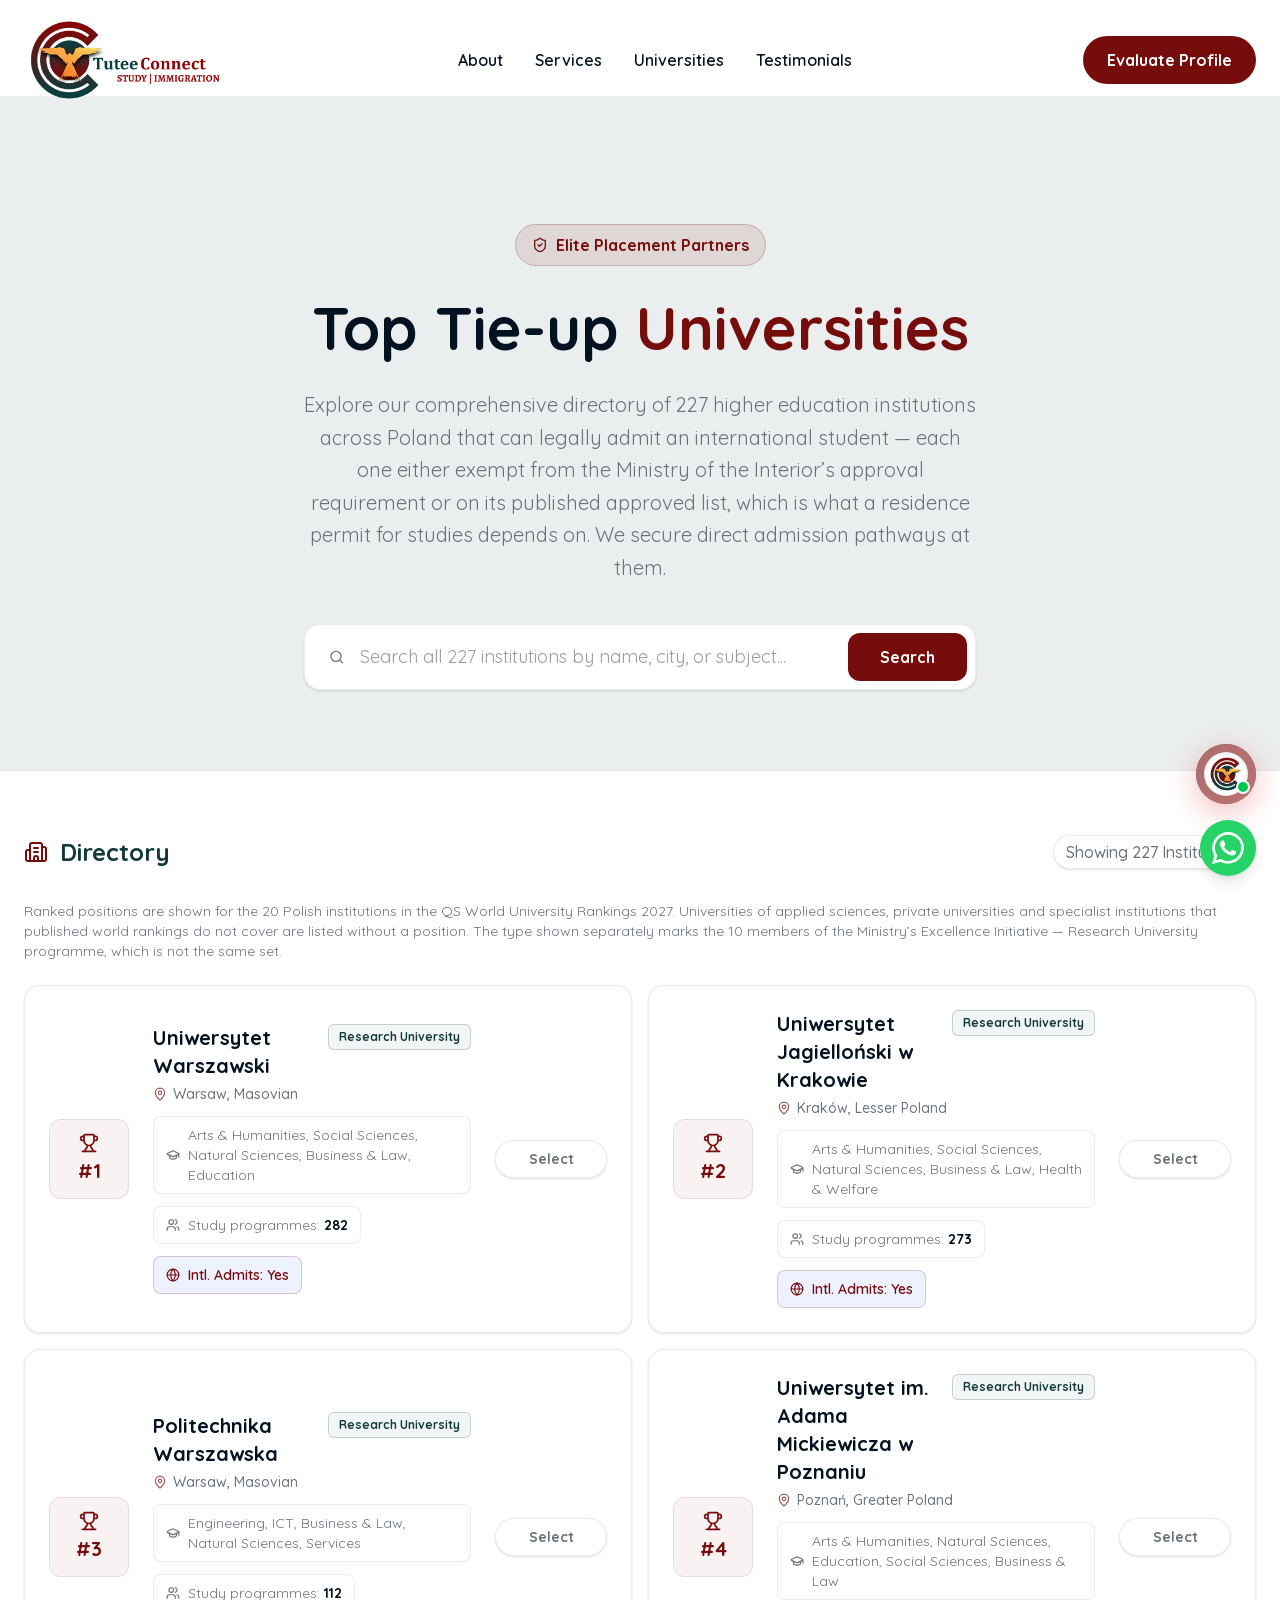
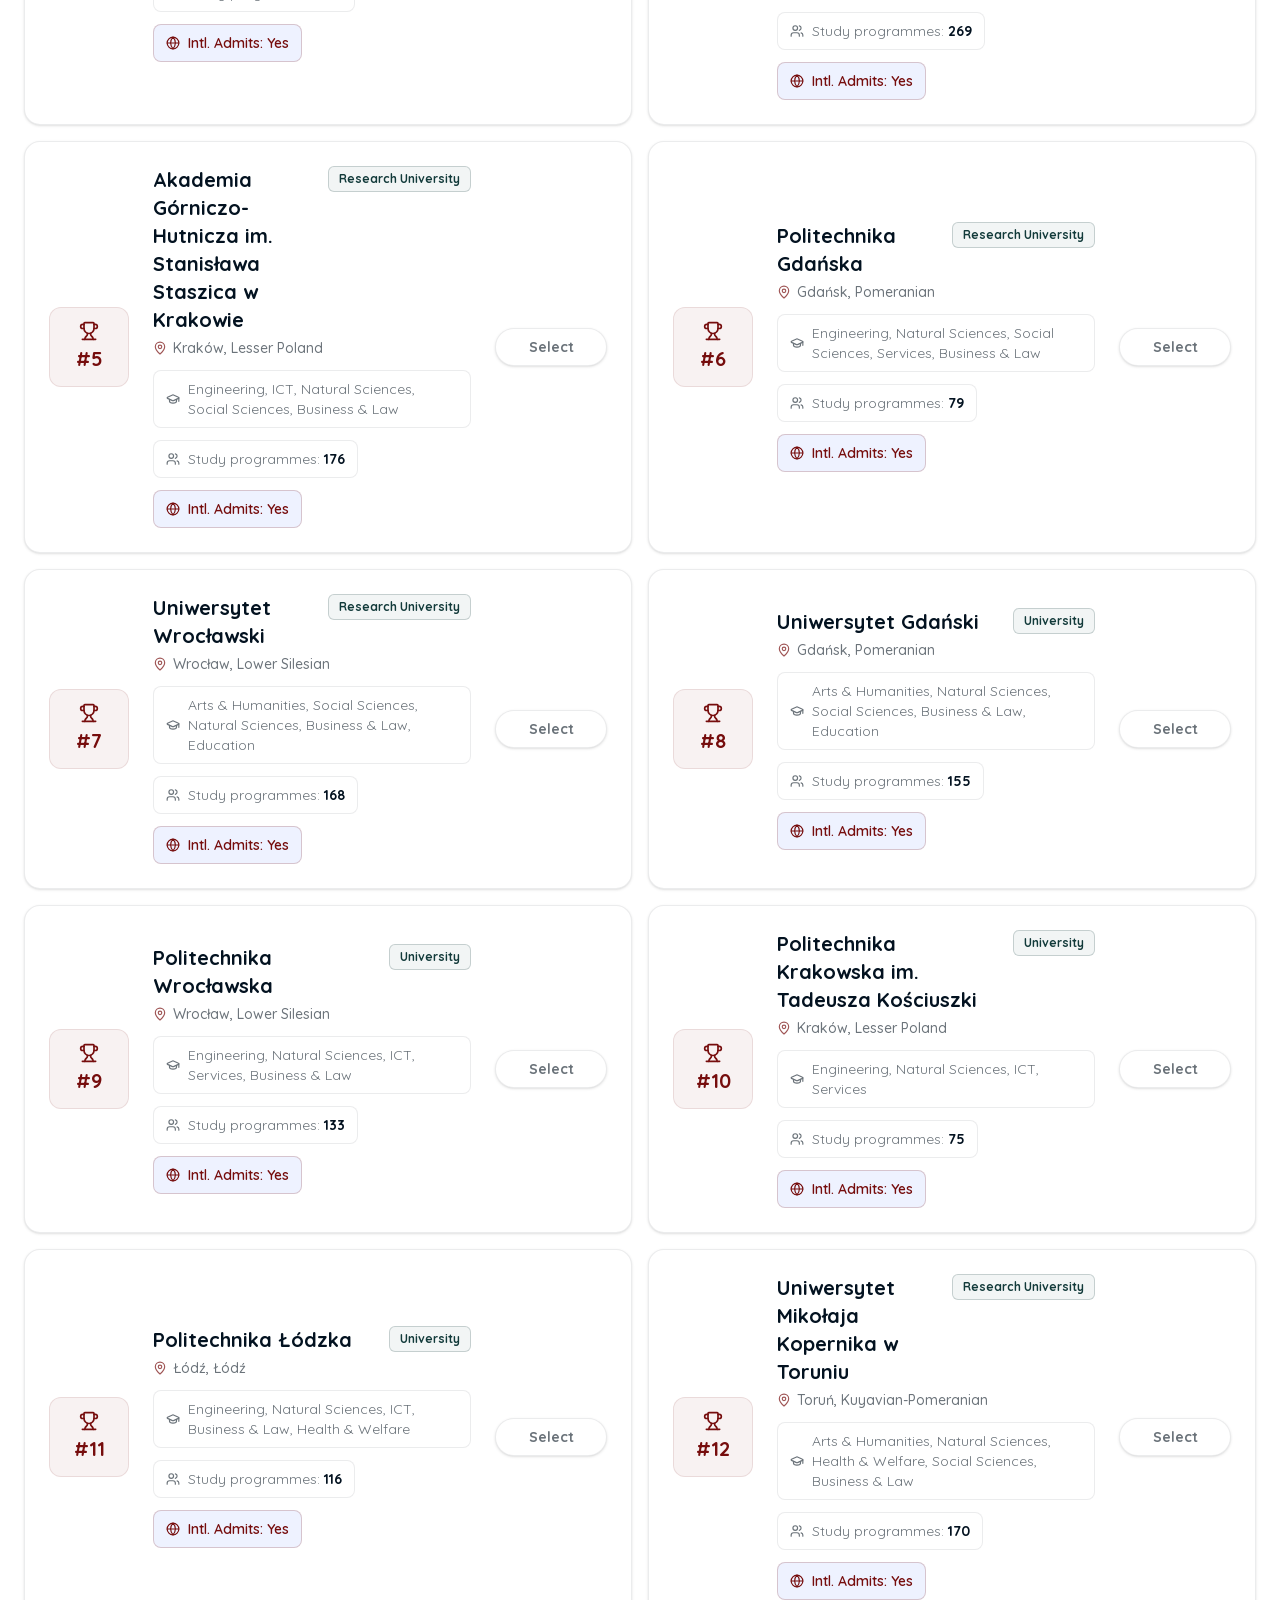
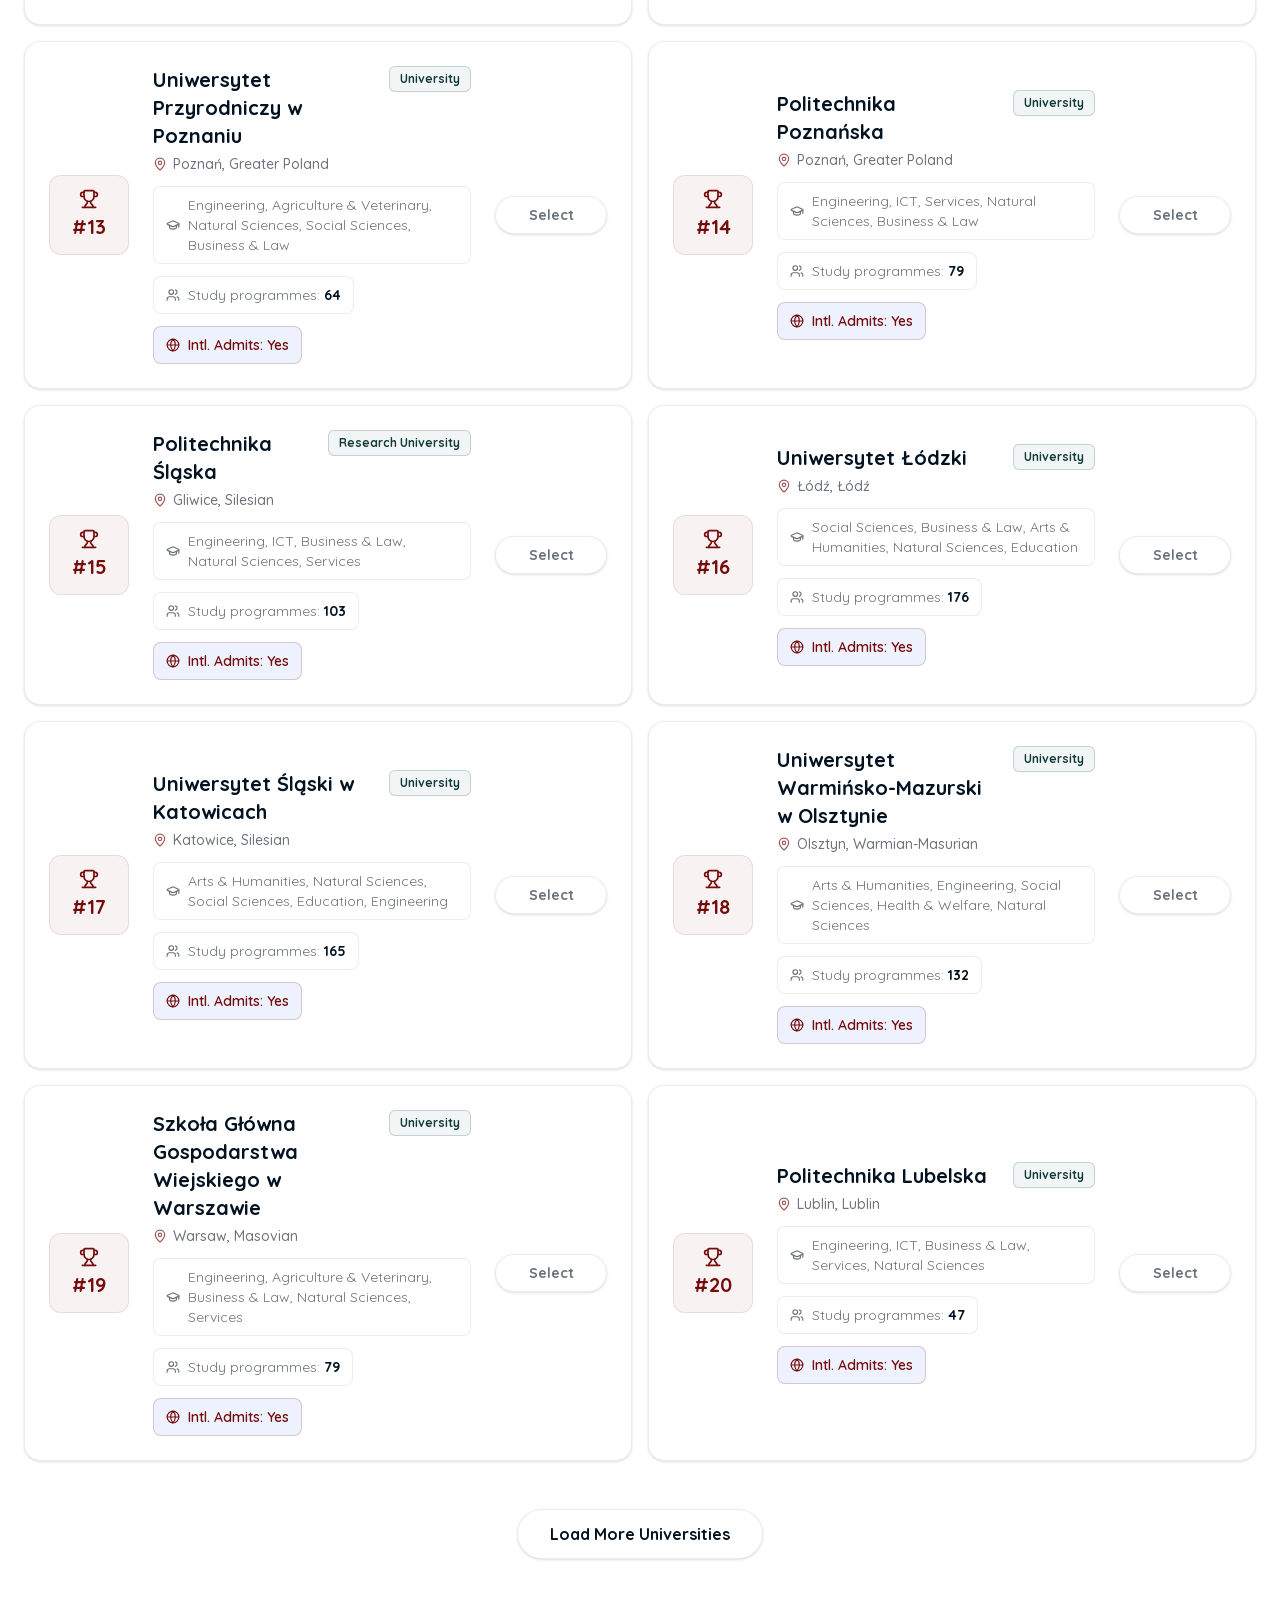
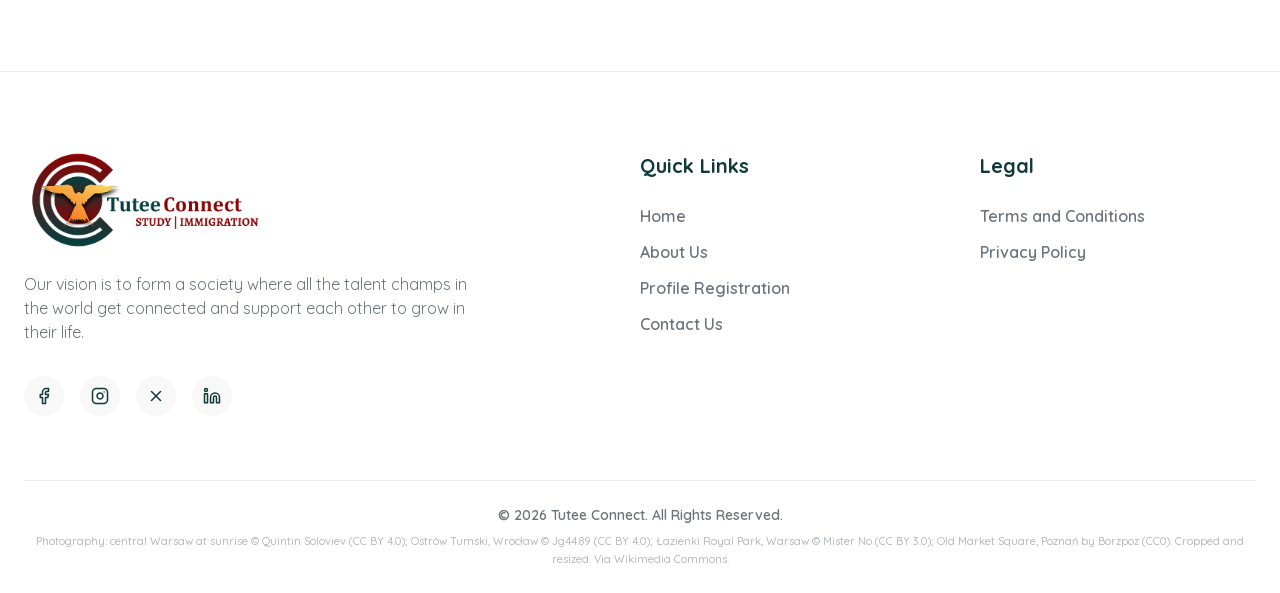
==== universities.html @ 5f95fe7d "Initial commit: POLAND site, Netlify config and enquiry function" ====
<!DOCTYPE html>
<html lang="en" style="color-scheme: light;">
<head>
  <meta charset="UTF-8">
  <meta name="viewport" content="width=device-width, initial-scale=1.0">
  <meta name="color-scheme" content="light">
  <title>Top Polish Universities - Tutee Connect</title>
  <meta name="description" content="Explore Tutee Connect's directory of 227 Polish higher education institutions that may legally admit international students. Direct admission pathways, graduate permit guidance and residence permit support.">
  <link rel="icon" href="./assets/img/logo/icon.png">
  <link rel="preload" as="style" href="./assets/css/quicksand.css">
  <link rel="stylesheet" href="./assets/css/quicksand.css">
  <link rel="stylesheet" href="./assets/css/main.css">
</head>
<body>
<div class="min-h-screen font-sans selection:bg-primary selection:text-white">
<header class="fixed top-0 left-0 w-full z-50 transition-all duration-300 py-3 sm:py-5"><div class="max-w-7xl mx-auto px-4 sm:px-6 flex justify-between items-center"><a class="flex items-center gap-2" data-scroll-to="top" href="./index.html"><img alt="Tutee Connect Logo" class="h-10 sm:h-14 md:h-16 lg:h-20 max-md:h-[54px] w-auto object-contain transition-all duration-300" src="./assets/img/logo/logo.png"/></a><nav class="hidden md:flex gap-8"><a class="font-semibold text-text-main hover:text-primary transition-colors relative after:content-[''] after:absolute after:-bottom-1 after:left-0 after:w-0 after:h-0.5 after:bg-primary hover:after:w-full after:transition-all" href="https://tuteeconnect.com/about.html" rel="noopener noreferrer" target="_blank">About</a><button class="font-semibold text-text-main hover:text-primary transition-colors relative after:content-[''] after:absolute after:-bottom-1 after:left-0 after:w-0 after:h-0.5 after:bg-primary hover:after:w-full after:transition-all text-left cursor-pointer" data-scroll-to="services">Services</button><a class="font-semibold transition-colors relative after:content-[''] after:absolute after:-bottom-1 after:left-0 after:h-0.5 after:bg-primary hover:after:w-full after:transition-all text-text-main hover:text-primary after:w-0" href="./universities.html">Universities</a><button class="font-semibold text-text-main hover:text-primary transition-colors relative after:content-[''] after:absolute after:-bottom-1 after:left-0 after:w-0 after:h-0.5 after:bg-primary hover:after:w-full after:transition-all text-left cursor-pointer" data-scroll-to="testimonials">Testimonials</button></nav><div class="hidden md:flex items-center gap-3"><button class="cursor-pointer inline-flex items-center justify-center px-6 py-3 bg-primary text-white font-bold rounded-full hover:-translate-y-0.5 hover:bg-primary-dark hover:shadow-lg hover:shadow-primary/30 transition-all" data-scroll-to="contact">Evaluate Profile</button></div><div class="md:hidden flex items-center gap-2"><button class="flex items-center justify-center p-2.5 bg-bg-surface border border-border-color shadow-sm rounded-full text-text-main hover:text-primary transition-all active:scale-95 z-50 cursor-pointer" data-mobile-menu-open=""><svg aria-hidden="true" class="lucide lucide-menu" fill="none" height="24" stroke="currentColor" stroke-linecap="round" stroke-linejoin="round" stroke-width="2.5" viewBox="0 0 24 24" width="24" xmlns="http://www.w3.org/2000/svg"><path d="M4 5h16"></path><path d="M4 12h16"></path><path d="M4 19h16"></path></svg></button></div></div><div class="fixed inset-0 z-[100] transition-all duration-400 ease-out md:hidden flex flex-col invisible opacity-0 pointer-events-none" data-mobile-menu=""><div class="absolute inset-0 bg-secondary/40 backdrop-blur-md" data-mobile-menu-backdrop=""></div><div class="relative h-[90vh] mt-auto w-full bg-bg-surface/95 backdrop-blur-3xl rounded-t-[40px] shadow-2xl flex flex-col overflow-hidden transition-transform duration-500 ease-out will-change-transform translate-y-full" data-mobile-menu-panel=""><div class="flex justify-between items-center p-6 sm:p-8 border-b border-border-color"><h3 class="text-xl font-extrabold text-secondary tracking-tight">Navigation</h3><div class="flex items-center gap-2"><button class="p-2.5 text-text-muted rounded-full bg-bg-dark hover:bg-border-color hover:text-primary transition-all active:scale-95 cursor-pointer" data-mobile-menu-close=""><svg aria-hidden="true" class="lucide lucide-x" fill="none" height="24" stroke="currentColor" stroke-linecap="round" stroke-linejoin="round" stroke-width="3" viewBox="0 0 24 24" width="24" xmlns="http://www.w3.org/2000/svg"><path d="M18 6 6 18"></path><path d="m6 6 12 12"></path></svg></button></div></div><nav class="flex-1 overflow-y-auto px-6 sm:px-8 py-8 flex flex-col gap-6"><a class="group flex items-center justify-between font-extrabold text-secondary text-2xl tracking-tight transition-all" href="https://tuteeconnect.com/about.html" rel="noopener noreferrer" target="_blank"><span class="group-hover:text-primary transition-colors">About</span></a><button class="group flex items-center justify-between font-extrabold text-secondary text-2xl tracking-tight transition-all w-full outline-none text-left cursor-pointer" data-scroll-to="services"><span class="group-hover:text-primary transition-colors">Services</span></button><a class="group flex items-center justify-between font-extrabold text-secondary text-2xl tracking-tight transition-all" href="./universities.html"><span class="group-hover:text-primary transition-colors">Universities</span></a><button class="group flex items-center justify-between font-extrabold text-secondary text-2xl tracking-tight transition-all w-full outline-none text-left cursor-pointer" data-scroll-to="testimonials"><span class="group-hover:text-primary transition-colors">Testimonials</span></button></nav><div class="p-6 sm:p-8 bg-bg-surface/80 backdrop-blur-lg border-t border-border-color"><button class="w-full inline-flex items-center justify-center px-8 py-4 bg-primary text-white font-bold text-[19px] rounded-[20px] shadow-xl shadow-primary/25 hover:shadow-primary/40 focus:ring-4 focus:ring-primary/20 transition-all active:scale-95 cursor-pointer" data-scroll-to="contact">Evaluate Profile</button></div></div></div></header>
<div class="pt-24 pb-20 min-h-screen bg-bg-surface"><section class="relative pt-32 max-md:pt-10 pb-20 max-md:pb-8 px-6 overflow-hidden bg-bg-dark border-b border-border-color"><div class="absolute inset-0 z-0 bg-secondary/5 hidden md:block"></div><div class="max-w-7xl mx-auto relative z-20 text-center reveal"><span class="inline-flex items-center gap-2 px-4 py-2 bg-primary/10 border border-primary/20 rounded-full text-primary font-bold mb-6"><svg aria-hidden="true" class="lucide lucide-shield-check" fill="none" height="16" stroke="currentColor" stroke-linecap="round" stroke-linejoin="round" stroke-width="2" viewBox="0 0 24 24" width="16" xmlns="http://www.w3.org/2000/svg"><path d="M20 13c0 5-3.5 7.5-7.66 8.95a1 1 0 0 1-.67-.01C7.5 20.5 4 18 4 13V6a1 1 0 0 1 1-1c2 0 4.5-1.2 6.24-2.72a1.17 1.17 0 0 1 1.52 0C14.51 3.81 17 5 19 5a1 1 0 0 1 1 1z"></path><path d="m9 12 2 2 4-4"></path></svg> Elite Placement Partners</span><h1 class="text-4xl md:text-6xl font-extrabold mb-6 leading-tight text-text-main">Top Tie-up <span class="text-primary">Universities</span></h1><p class="text-lg md:text-xl text-text-muted max-w-2xl mx-auto mb-10 leading-relaxed">Explore our comprehensive directory of 227 higher education institutions across Poland that can legally admit an international student — each one either exempt from the Ministry of the Interior’s approval requirement or on its published approved list, which is what a residence permit for studies depends on. We secure direct admission pathways at them.</p><div class="flex justify-center"><div class="bg-bg-surface border border-border-color shadow-sm p-2 pl-6 rounded-2xl flex items-center max-w-2xl w-full focus-within:ring-2 focus-within:ring-primary/50 transition-all"><svg aria-hidden="true" class="lucide lucide-search text-text-muted mr-4" fill="none" height="20" stroke="currentColor" stroke-linecap="round" stroke-linejoin="round" stroke-width="2" viewBox="0 0 24 24" width="20" xmlns="http://www.w3.org/2000/svg"><path d="m21 21-4.34-4.34"></path><circle cx="11" cy="11" r="8"></circle></svg><input class="bg-transparent border-none text-text-main outline-none w-full placeholder:text-text-muted/70 text-lg" data-uni-search="" placeholder="Search all 227 institutions by name, city, or subject..." type="text"/><button class="px-4 text-text-muted hover:text-text-main font-semibold mr-2 hidden cursor-pointer" data-uni-clear="" type="button">Clear</button><button class="bg-primary text-white px-8 py-3 rounded-xl font-bold hover:bg-primary-dark transition-colors whitespace-nowrap hidden sm:block cursor-pointer" data-uni-show-results="" type="button">Search</button></div></div></div></section><section class="max-w-7xl mx-auto px-6 mt-16"><div class="flex justify-between items-center mb-8 reveal"><h2 class="text-2xl font-bold text-secondary flex items-center gap-3"><svg aria-hidden="true" class="lucide lucide-building2 lucide-building-2 text-primary" fill="none" height="24" stroke="currentColor" stroke-linecap="round" stroke-linejoin="round" stroke-width="2" viewBox="0 0 24 24" width="24" xmlns="http://www.w3.org/2000/svg"><path d="M10 12h4"></path><path d="M10 8h4"></path><path d="M14 21v-3a2 2 0 0 0-4 0v3"></path><path d="M6 10H4a2 2 0 0 0-2 2v7a2 2 0 0 0 2 2h16a2 2 0 0 0 2-2V9a2 2 0 0 0-2-2h-2"></path><path d="M6 21V5a2 2 0 0 1 2-2h8a2 2 0 0 1 2 2v16"></path></svg> Directory</h2><div class="text-text-muted font-medium bg-bg-surface px-3 py-1 max-sm:px-2.5 max-sm:text-xs rounded-full border border-border-color shadow-sm whitespace-nowrap shrink-0" data-uni-count="">Showing 227 Institutions</div></div><p class="text-text-muted text-sm mb-6">Ranked positions are shown for the 20 Polish institutions in the QS World University Rankings 2027. Universities of applied sciences, private universities and specialist institutions that published world rankings do not cover are listed without a position. The type shown separately marks the 10 members of the Ministry’s Excellence Initiative — Research University programme, which is not the same set.</p><div data-uni-results=""><div class="sm:hidden flex flex-col divide-y divide-border-color bg-bg-surface rounded-2xl border border-border-color overflow-hidden shadow-sm" data-uni-list-mobile=""></div><div class="hidden sm:grid grid-cols-1 lg:grid-cols-2 gap-4" data-uni-grid=""></div><div class="mt-12 text-center pb-8" data-uni-more-wrap=""><button class="px-8 py-3 bg-bg-surface border border-border-color text-text-main font-bold rounded-full shadow-sm hover:shadow-md hover:border-primary/30 hover:text-primary transition-all active:scale-95 cursor-pointer" data-uni-more="">Load More Universities</button></div></div><div class="text-center py-20 bg-bg-surface rounded-2xl border border-border-color border-dashed hidden" data-uni-empty=""><svg aria-hidden="true" class="lucide lucide-search mx-auto text-border-color mb-4" fill="none" height="48" stroke="currentColor" stroke-linecap="round" stroke-linejoin="round" stroke-width="2" viewBox="0 0 24 24" width="48" xmlns="http://www.w3.org/2000/svg"><path d="m21 21-4.34-4.34"></path><circle cx="11" cy="11" r="8"></circle></svg><h3 class="text-xl font-bold text-text-main mb-2">No institutions found</h3><p class="text-text-muted">Try adjusting your search criteria.</p></div></section></div>
<div class="fixed bottom-0 left-0 right-0 bg-bg-surface border-t border-border-color p-4 shadow-[0_-10px_40px_-10px_rgba(0,0,0,0.1)] z-40 transition-transform duration-300 flex justify-center hidden" data-uni-bar=""><div class="max-w-7xl w-full flex flex-col sm:flex-row items-center justify-between gap-4"><div class="text-text-main font-bold"><span class="text-primary text-xl mr-2" data-uni-bar-count="">0</span><span data-uni-bar-noun="">Institutions Selected</span></div><button class="bg-primary hover:bg-primary-dark text-white px-8 py-3 rounded-xl font-bold transition-all w-full sm:w-auto shadow-md shadow-primary/20 cursor-pointer" data-uni-proceed="" type="button">Proceed to Application</button></div></div>
<div class="fixed inset-0 z-50 flex items-center justify-center p-4 bg-black/60 backdrop-blur-sm animate-fade-in hidden" data-uni-modal=""><div class="bg-bg-surface rounded-3xl shadow-2xl w-full max-w-lg overflow-hidden relative border border-border-color flex flex-col max-h-[90vh]"><div class="p-6 border-b border-border-color flex justify-between items-center bg-bg-dark/50 sticky top-0 z-10 shrink-0"><h3 class="text-2xl font-bold text-text-main">Submit Application</h3><button class="p-2 text-text-muted hover:text-text-main hover:bg-gray-200 rounded-full transition-all cursor-pointer" data-uni-modal-close="" type="button"><svg aria-hidden="true" class="lucide lucide-x" fill="none" height="24" stroke="currentColor" stroke-linecap="round" stroke-linejoin="round" stroke-width="2" viewBox="0 0 24 24" width="24" xmlns="http://www.w3.org/2000/svg"><path d="M18 6 6 18"></path><path d="m6 6 12 12"></path></svg></button></div><div class="p-6 overflow-y-auto" data-uni-modal-body=""><form class="flex flex-col gap-4 max-md:gap-3 w-full" data-lead-form=""><input name="access_key" type="hidden" value=""/><input name="subject" type="hidden" value="New Lead from Tutee Connect Landing Page!"/><input name="from_name" type="hidden" value="Tutee Connect Notification System"/><input class="hidden" name="botcheck" style="display: none;" type="checkbox"/><div class="bg-green-50 border border-green-200 text-green-700 p-4 rounded-xl flex items-start gap-3 justify-center mb-2 hidden" data-form-success=""><svg aria-hidden="true" class="lucide lucide-circle-check-big shrink-0 mt-0.5" fill="none" height="20" stroke="currentColor" stroke-linecap="round" stroke-linejoin="round" stroke-width="2" viewBox="0 0 24 24" width="20" xmlns="http://www.w3.org/2000/svg"><path d="M21.801 10A10 10 0 1 1 17 3.335"></path><path d="m9 11 3 3L22 4"></path></svg><div class="text-sm font-medium">Profile submitted successfully! We will contact you soon.</div></div><div class="bg-red-50 border border-red-200 text-red-700 p-4 rounded-xl flex items-start gap-3 justify-center mb-2 hidden" data-form-error=""><svg aria-hidden="true" class="lucide lucide-circle-alert shrink-0 mt-0.5" fill="none" height="20" stroke="currentColor" stroke-linecap="round" stroke-linejoin="round" stroke-width="2" viewBox="0 0 24 24" width="20" xmlns="http://www.w3.org/2000/svg"><circle cx="12" cy="12" r="10"></circle><line x1="12" x2="12" y1="8" y2="12"></line><line x1="12" x2="12.01" y1="16" y2="16"></line></svg><div class="text-sm font-medium" data-form-error-text="">Submission failed. Please try again.</div></div><div class="relative flex items-center w-full transition-all duration-300 text-text-muted focus-within:text-primary"><svg aria-hidden="true" class="lucide lucide-user absolute left-4 max-md:left-5 pointer-events-none transition-colors" fill="none" height="20" stroke="currentColor" stroke-linecap="round" stroke-linejoin="round" stroke-width="2" viewBox="0 0 24 24" width="20" xmlns="http://www.w3.org/2000/svg"><path d="M19 21v-2a4 4 0 0 0-4-4H9a4 4 0 0 0-4 4v2"></path><circle cx="12" cy="7" r="4"></circle></svg><input class="w-full p-4 max-md:p-3.5 pl-12 max-md:pl-12 rounded-xl max-md:rounded-2xl font-medium max-md:font-medium max-md:text-[15px] focus:outline-none focus:ring-4 max-md:focus:ring-2 transition-all duration-300 bg-bg-surface border border-border-color text-text-main focus:border-primary focus:bg-white focus:ring-primary/10 max-md:bg-bg-dark max-md:border-border-color focus:max-md:bg-bg-surface" name="name" placeholder="Your Name *" required="" type="text"/></div><div class="flex items-stretch gap-2 w-full"><select class="p-4 max-md:p-3.5 rounded-xl max-md:rounded-2xl font-medium max-md:font-medium max-md:text-[15px] focus:outline-none focus:ring-4 max-md:focus:ring-2 transition-all duration-300 bg-bg-surface border border-border-color text-text-main focus:border-primary focus:bg-white focus:ring-primary/10 max-md:bg-bg-dark max-md:border-border-color focus:max-md:bg-bg-surface w-[100px] max-md:w-[86px] shrink-0 !px-2 max-md:!px-1.5 font-bold text-sm max-md:text-[14px] max-md:text-center appearance-none bg-[url('data:image/svg+xml;charset=US-ASCII,%3Csvg%20width%3D%2220%22%20height%3D%2220%22%20xmlns%3D%22http%3A%2F%2Fwww.w3.org%2F2000%2Fsvg%22%3E%3Cpath%20d%3D%22M5%208l5%205%205-5%22%20stroke%3D%22%239CA3AF%22%20stroke-width%3D%222%22%20fill%3D%22none%22%20stroke-linecap%3D%22round%22%20stroke-linejoin%3D%22round%22%2F%3E%3C%2Fsvg%3E')] bg-[length:14px_14px] bg-no-repeat bg-[position:right_4px_center] border-r-0" name="country_code"><option class="text-black" value="+971">AE (+971)</option><option class="text-black" value="+93">AF (+93)</option><option class="text-black" value="+54">AR (+54)</option><option class="text-black" value="+43">AT (+43)</option><option class="text-black" value="+61">AU (+61)</option><option class="text-black" value="+32">BE (+32)</option><option class="text-black" value="+55">BR (+55)</option><option class="text-black" value="+41">CH (+41)</option><option class="text-black" value="+56">CL (+56)</option><option class="text-black" value="+86">CN (+86)</option><option class="text-black" value="+57">CO (+57)</option><option class="text-black" value="+49">DE (+49)</option><option class="text-black" value="+45">DK (+45)</option><option class="text-black" value="+213">DZ (+213)</option><option class="text-black" value="+20">EG (+20)</option><option class="text-black" value="+34">ES (+34)</option><option class="text-black" value="+358">FI (+358)</option><option class="text-black" value="+33">FR (+33)</option><option class="text-black" value="+30">GR (+30)</option><option class="text-black" value="+36">HU (+36)</option><option class="text-black" value="+62">ID (+62)</option><option class="text-black" value="+353">IE (+353)</option><option class="text-black" selected="" value="+91">IN (+91)</option><option class="text-black" value="+98">IR (+98)</option><option class="text-black" value="+39">IT (+39)</option><option class="text-black" value="+81">JP (+81)</option><option class="text-black" value="+254">KE (+254)</option><option class="text-black" value="+82">KR (+82)</option><option class="text-black" value="+94">LK (+94)</option><option class="text-black" value="+212">MA (+212)</option><option class="text-black" value="+95">MM (+95)</option><option class="text-black" value="+52">MX (+52)</option><option class="text-black" value="+60">MY (+60)</option><option class="text-black" value="+234">NG (+234)</option><option class="text-black" value="+31">NL (+31)</option><option class="text-black" value="+47">NO (+47)</option><option class="text-black" value="+64">NZ (+64)</option><option class="text-black" value="+51">PE (+51)</option><option class="text-black" value="+63">PH (+63)</option><option class="text-black" value="+92">PK (+92)</option><option class="text-black" value="+48">PL (+48)</option><option class="text-black" value="+351">PT (+351)</option><option class="text-black" value="+974">QA (+974)</option><option class="text-black" value="+40">RO (+40)</option><option class="text-black" value="+7">RU/KZ (+7)</option><option class="text-black" value="+966">SA (+966)</option><option class="text-black" value="+46">SE (+46)</option><option class="text-black" value="+65">SG (+65)</option><option class="text-black" value="+66">TH (+66)</option><option class="text-black" value="+216">TN (+216)</option><option class="text-black" value="+90">TR (+90)</option><option class="text-black" value="+255">TZ (+255)</option><option class="text-black" value="+380">UA (+380)</option><option class="text-black" value="+256">UG (+256)</option><option class="text-black" value="+44">UK (+44)</option><option class="text-black" value="+1">US/CA (+1)</option><option class="text-black" value="+58">VE (+58)</option><option class="text-black" value="+84">VN (+84)</option><option class="text-black" value="+27">ZA (+27)</option></select><div class="relative flex items-center w-full transition-all duration-300 text-text-muted focus-within:text-primary flex-1 min-w-0"><svg aria-hidden="true" class="lucide lucide-phone absolute left-3.5 pointer-events-none transition-colors" fill="none" height="18" stroke="currentColor" stroke-linecap="round" stroke-linejoin="round" stroke-width="2" viewBox="0 0 24 24" width="18" xmlns="http://www.w3.org/2000/svg"><path d="M13.832 16.568a1 1 0 0 0 1.213-.303l.355-.465A2 2 0 0 1 17 15h3a2 2 0 0 1 2 2v3a2 2 0 0 1-2 2A18 18 0 0 1 2 4a2 2 0 0 1 2-2h3a2 2 0 0 1 2 2v3a2 2 0 0 1-.8 1.6l-.468.351a1 1 0 0 0-.292 1.233 14 14 0 0 0 6.392 6.384"></path></svg><input class="p-4 max-md:p-3.5 pl-12 max-md:pl-12 rounded-xl max-md:rounded-2xl font-medium max-md:font-medium max-md:text-[15px] focus:outline-none focus:ring-4 max-md:focus:ring-2 transition-all duration-300 bg-bg-surface border border-border-color text-text-main focus:border-primary focus:bg-white focus:ring-primary/10 max-md:bg-bg-dark max-md:border-border-color focus:max-md:bg-bg-surface w-full max-md:!pl-[38px] text-ellipsis" name="phone_number" placeholder="Phone Number *" required="" type="tel"/></div></div><div class="relative flex items-center w-full transition-all duration-300 text-text-muted focus-within:text-primary"><svg aria-hidden="true" class="lucide lucide-mail absolute left-4 max-md:left-5 pointer-events-none transition-colors" fill="none" height="20" stroke="currentColor" stroke-linecap="round" stroke-linejoin="round" stroke-width="2" viewBox="0 0 24 24" width="20" xmlns="http://www.w3.org/2000/svg"><path d="m22 7-8.991 5.727a2 2 0 0 1-2.009 0L2 7"></path><rect height="16" rx="2" width="20" x="2" y="4"></rect></svg><input class="w-full p-4 max-md:p-3.5 pl-12 max-md:pl-12 rounded-xl max-md:rounded-2xl font-medium max-md:font-medium max-md:text-[15px] focus:outline-none focus:ring-4 max-md:focus:ring-2 transition-all duration-300 bg-bg-surface border border-border-color text-text-main focus:border-primary focus:bg-white focus:ring-primary/10 max-md:bg-bg-dark max-md:border-border-color focus:max-md:bg-bg-surface" name="email" placeholder="Your Email *" required="" type="email"/></div><div class="relative w-full"><input data-destination-input="" name="destination" type="hidden" value="General Poland Inquiry"/><svg aria-hidden="true" class="lucide lucide-map-pin absolute left-3.5 top-1/2 -translate-y-1/2 pointer-events-none z-10 text-text-muted" fill="none" height="18" stroke="currentColor" stroke-linecap="round" stroke-linejoin="round" stroke-width="2" viewBox="0 0 24 24" width="18" xmlns="http://www.w3.org/2000/svg"><path d="M20 10c0 4.993-5.539 10.193-7.399 11.799a1 1 0 0 1-1.202 0C9.539 20.193 4 14.993 4 10a8 8 0 0 1 16 0"></path><circle cx="12" cy="10" r="3"></circle></svg><div class="w-full min-h-[50px] max-md:min-h-[46px] rounded-xl max-md:rounded-2xl pl-10 pr-4 py-2.5 max-md:py-2 transition-all duration-300 text-left flex items-center flex-wrap gap-1.5 border bg-bg-surface border-border-color"><span class="text-[15px] max-md:text-[14px] font-medium leading-none text-text-main">General Poland Inquiry</span></div></div><button class="w-full py-4 max-md:py-3.5 rounded-xl max-md:rounded-2xl font-bold text-lg max-md:text-[16px] text-white transition-all mt-2 max-md:mt-3 bg-primary hover:bg-primary-dark max-md:bg-primary max-md:hover:bg-white max-md:hover:text-primary max-md:border max-md:border-transparent max-md:hover:border-primary hover:-translate-y-1 hover:shadow-lg max-md:shadow-2xl max-md:shadow-primary/40 opacity-100 cursor-pointer" data-submit-btn="" data-uni-modal-submit="" type="submit">Submit Profile</button></form></div></div></div>
<footer class="bg-bg-surface border-t border-border-color"><div class="md:hidden"><div class="relative bg-bg-surface pt-8 pb-10 text-center overflow-hidden"><div class="absolute top-0 left-0 right-0 h-1 bg-gradient-to-r from-primary via-primary to-secondary"></div><div class="absolute inset-0 opacity-[0.03]" style="background-image: radial-gradient(circle at 1px 1px, currentcolor 1px, transparent 0px); background-size: 24px 24px;"></div><button class="relative z-10 mx-auto mb-3 block cursor-pointer" data-scroll-top=""><img alt="Tutee Connect Logo" class="h-[68px] w-auto object-contain mx-auto transition-all duration-300" loading="lazy" src="./assets/img/logo/logo.png"/></button><p class="relative z-10 text-text-muted/60 text-[12.5px] leading-relaxed max-w-[240px] mx-auto font-medium">Connecting talent champions worldwide to grow together.</p><button class="absolute top-4 right-4 w-8 h-8 rounded-full bg-gray-100 flex items-center justify-center text-text-muted/50 hover:text-primary hover:bg-primary/10 transition-all active:scale-95 cursor-pointer" data-scroll-top=""><svg aria-hidden="true" class="lucide lucide-chevron-up" fill="none" height="16" stroke="currentColor" stroke-linecap="round" stroke-linejoin="round" stroke-width="2" viewBox="0 0 24 24" width="16" xmlns="http://www.w3.org/2000/svg"><path d="m18 15-6-6-6 6"></path></svg></button></div><div class="px-4 py-4 bg-bg-dark/80"><div class="bg-bg-surface rounded-2xl shadow-sm border border-border-color p-3"><div class="grid grid-cols-2 gap-2"><a class="flex items-center justify-between px-4 py-3 rounded-xl bg-bg-dark hover:bg-primary/5 text-text-main font-semibold text-[14px] transition-all group active:scale-[0.97]" href="https://tuteeconnect.com/" rel="noopener noreferrer" target="_blank">Home<svg aria-hidden="true" class="lucide lucide-arrow-up-right text-text-muted/40 group-hover:text-primary transition-colors" fill="none" height="14" stroke="currentColor" stroke-linecap="round" stroke-linejoin="round" stroke-width="2" viewBox="0 0 24 24" width="14" xmlns="http://www.w3.org/2000/svg"><path d="M7 7h10v10"></path><path d="M7 17 17 7"></path></svg></a><a class="flex items-center justify-between px-4 py-3 rounded-xl bg-bg-dark hover:bg-primary/5 text-text-main font-semibold text-[14px] transition-all group active:scale-[0.97]" href="https://tuteeconnect.com/about.html" rel="noopener noreferrer" target="_blank">About Us<svg aria-hidden="true" class="lucide lucide-arrow-up-right text-text-muted/40 group-hover:text-primary transition-colors" fill="none" height="14" stroke="currentColor" stroke-linecap="round" stroke-linejoin="round" stroke-width="2" viewBox="0 0 24 24" width="14" xmlns="http://www.w3.org/2000/svg"><path d="M7 7h10v10"></path><path d="M7 17 17 7"></path></svg></a><a class="flex items-center justify-between px-4 py-3 rounded-xl bg-bg-dark hover:bg-primary/5 text-text-main font-semibold text-[14px] transition-all group active:scale-[0.97]" href="https://tuteeconnect.com/profile-registration.html" rel="noopener noreferrer" target="_blank">Register<svg aria-hidden="true" class="lucide lucide-arrow-up-right text-text-muted/40 group-hover:text-primary transition-colors" fill="none" height="14" stroke="currentColor" stroke-linecap="round" stroke-linejoin="round" stroke-width="2" viewBox="0 0 24 24" width="14" xmlns="http://www.w3.org/2000/svg"><path d="M7 7h10v10"></path><path d="M7 17 17 7"></path></svg></a><a class="flex items-center justify-between px-4 py-3 rounded-xl bg-bg-dark hover:bg-primary/5 text-text-main font-semibold text-[14px] transition-all group active:scale-[0.97]" href="https://tuteeconnect.com/contact.html" rel="noopener noreferrer" target="_blank">Contact<svg aria-hidden="true" class="lucide lucide-arrow-up-right text-text-muted/40 group-hover:text-primary transition-colors" fill="none" height="14" stroke="currentColor" stroke-linecap="round" stroke-linejoin="round" stroke-width="2" viewBox="0 0 24 24" width="14" xmlns="http://www.w3.org/2000/svg"><path d="M7 7h10v10"></path><path d="M7 17 17 7"></path></svg></a></div></div></div><div class="px-5 pt-6 pb-3"><div class="flex items-center justify-center gap-3 mb-5"><a aria-label="Facebook" class="w-10 h-10 rounded-xl bg-secondary/5 border border-secondary/10 flex items-center justify-center text-secondary/60 hover:bg-primary hover:border-primary hover:text-white transition-all active:scale-95" href="https://www.facebook.com/tuteeconnect" rel="noopener noreferrer" target="_blank"><svg aria-hidden="true" class="lucide lucide-facebook" fill="none" height="17" stroke="currentColor" stroke-linecap="round" stroke-linejoin="round" stroke-width="2" viewBox="0 0 24 24" width="17" xmlns="http://www.w3.org/2000/svg"><path d="M18 2h-3a5 5 0 0 0-5 5v3H7v4h3v8h4v-8h3l1-4h-4V7a1 1 0 0 1 1-1h3z"></path></svg></a><a aria-label="Instagram" class="w-10 h-10 rounded-xl bg-secondary/5 border border-secondary/10 flex items-center justify-center text-secondary/60 hover:bg-primary hover:border-primary hover:text-white transition-all active:scale-95" href="https://www.instagram.com/tuteeconnect/" rel="noopener noreferrer" target="_blank"><svg aria-hidden="true" class="lucide lucide-instagram" fill="none" height="17" stroke="currentColor" stroke-linecap="round" stroke-linejoin="round" stroke-width="2" viewBox="0 0 24 24" width="17" xmlns="http://www.w3.org/2000/svg"><rect height="20" rx="5" ry="5" width="20" x="2" y="2"></rect><path d="M16 11.37A4 4 0 1 1 12.63 8 4 4 0 0 1 16 11.37z"></path><line x1="17.5" x2="17.51" y1="6.5" y2="6.5"></line></svg></a><a aria-label="X" class="w-10 h-10 rounded-xl bg-secondary/5 border border-secondary/10 flex items-center justify-center text-secondary/60 hover:bg-primary hover:border-primary hover:text-white transition-all active:scale-95" href="https://x.com/tuteeconnect" rel="noopener noreferrer" target="_blank"><svg aria-hidden="true" class="lucide lucide-x" fill="none" height="17" stroke="currentColor" stroke-linecap="round" stroke-linejoin="round" stroke-width="2" viewBox="0 0 24 24" width="17" xmlns="http://www.w3.org/2000/svg"><path d="M18 6 6 18"></path><path d="m6 6 12 12"></path></svg></a><a aria-label="LinkedIn" class="w-10 h-10 rounded-xl bg-secondary/5 border border-secondary/10 flex items-center justify-center text-secondary/60 hover:bg-primary hover:border-primary hover:text-white transition-all active:scale-95" href="https://www.linkedin.com/company/tutee-connect/" rel="noopener noreferrer" target="_blank"><svg aria-hidden="true" class="lucide lucide-linkedin" fill="none" height="17" stroke="currentColor" stroke-linecap="round" stroke-linejoin="round" stroke-width="2" viewBox="0 0 24 24" width="17" xmlns="http://www.w3.org/2000/svg"><path d="M16 8a6 6 0 0 1 6 6v7h-4v-7a2 2 0 0 0-2-2 2 2 0 0 0-2 2v7h-4v-7a6 6 0 0 1 6-6z"></path><rect height="12" width="4" x="2" y="9"></rect><circle cx="4" cy="4" r="2"></circle></svg></a></div><div class="flex items-center justify-center gap-1.5 text-[11.5px] text-text-muted/60 font-medium mb-4"><a class="hover:text-primary transition-colors" href="https://tuteeconnect.com/terms-and-conditions.html" rel="noopener noreferrer" target="_blank">Terms</a><span class="text-text-muted/30">·</span><a class="hover:text-primary transition-colors" href="https://tuteeconnect.com/privacy-policy.html" rel="noopener noreferrer" target="_blank">Privacy</a></div></div><div class="border-t border-border-color py-4 text-center"><p class="text-[10.5px] text-text-muted/40 font-semibold tracking-wide uppercase">© 2026 Tutee Connect</p><p class="text-[9px] text-text-muted/40 font-medium mt-1.5 px-4 leading-relaxed" data-photo-credit="">Photography: central Warsaw at sunrise © Quintin Soloviev (CC BY 4.0); Ostrów Tumski, Wrocław © Jg44.89 (CC BY 4.0); Łazienki Royal Park, Warsaw © Mister No (CC BY 3.0); Old Market Square, Poznań by Borzpoz (CC0). Cropped and resized. Via Wikimedia Commons.</p></div></div><div class="hidden md:block pt-20 pb-6"><div class="max-w-7xl mx-auto px-6"><div class="grid grid-cols-2 lg:grid-cols-[2fr_1fr_1fr] gap-12 lg:gap-16 mb-16"><div><div class="flex items-center gap-2 mb-6"><button class="cursor-pointer" data-scroll-top=""><img alt="Tutee Connect Logo" class="h-24 w-auto object-contain transition-all duration-300" loading="lazy" src="./assets/img/logo/logo.png"/></button></div><p class="text-text-muted mb-8 max-w-md text-base">Our vision is to form a society where all the talent champs in the world get connected and support each other to grow in their life.</p><div class="flex gap-4"><a class="w-10 h-10 rounded-full bg-bg-dark flex items-center justify-center text-secondary hover:bg-primary hover:text-white hover:-translate-y-1 transition-all" href="https://www.facebook.com/tuteeconnect" rel="noopener noreferrer" target="_blank"><svg aria-hidden="true" class="lucide lucide-facebook" fill="none" height="18" stroke="currentColor" stroke-linecap="round" stroke-linejoin="round" stroke-width="2" viewBox="0 0 24 24" width="18" xmlns="http://www.w3.org/2000/svg"><path d="M18 2h-3a5 5 0 0 0-5 5v3H7v4h3v8h4v-8h3l1-4h-4V7a1 1 0 0 1 1-1h3z"></path></svg></a><a class="w-10 h-10 rounded-full bg-bg-dark flex items-center justify-center text-secondary hover:bg-primary hover:text-white hover:-translate-y-1 transition-all" href="https://www.instagram.com/tuteeconnect/" rel="noopener noreferrer" target="_blank"><svg aria-hidden="true" class="lucide lucide-instagram" fill="none" height="18" stroke="currentColor" stroke-linecap="round" stroke-linejoin="round" stroke-width="2" viewBox="0 0 24 24" width="18" xmlns="http://www.w3.org/2000/svg"><rect height="20" rx="5" ry="5" width="20" x="2" y="2"></rect><path d="M16 11.37A4 4 0 1 1 12.63 8 4 4 0 0 1 16 11.37z"></path><line x1="17.5" x2="17.51" y1="6.5" y2="6.5"></line></svg></a><a class="w-10 h-10 rounded-full bg-bg-dark flex items-center justify-center text-secondary hover:bg-primary hover:text-white hover:-translate-y-1 transition-all" href="https://x.com/tuteeconnect" rel="noopener noreferrer" target="_blank"><svg aria-hidden="true" class="lucide lucide-x" fill="none" height="18" stroke="currentColor" stroke-linecap="round" stroke-linejoin="round" stroke-width="2" viewBox="0 0 24 24" width="18" xmlns="http://www.w3.org/2000/svg"><path d="M18 6 6 18"></path><path d="m6 6 12 12"></path></svg></a><a class="w-10 h-10 rounded-full bg-bg-dark flex items-center justify-center text-secondary hover:bg-primary hover:text-white hover:-translate-y-1 transition-all" href="https://www.linkedin.com/company/tutee-connect/" rel="noopener noreferrer" target="_blank"><svg aria-hidden="true" class="lucide lucide-linkedin" fill="none" height="18" stroke="currentColor" stroke-linecap="round" stroke-linejoin="round" stroke-width="2" viewBox="0 0 24 24" width="18" xmlns="http://www.w3.org/2000/svg"><path d="M16 8a6 6 0 0 1 6 6v7h-4v-7a2 2 0 0 0-2-2 2 2 0 0 0-2 2v7h-4v-7a6 6 0 0 1 6-6z"></path><rect height="12" width="4" x="2" y="9"></rect><circle cx="4" cy="4" r="2"></circle></svg></a></div></div><div class="mt-0"><h3 class="text-xl font-bold text-secondary mb-6">Quick Links</h3><ul class="flex flex-col gap-3"><li><a class="text-text-muted font-semibold hover:text-primary transition-all" href="https://tuteeconnect.com/" rel="noopener noreferrer" target="_blank">Home</a></li><li><a class="text-text-muted font-semibold hover:text-primary transition-all" href="https://tuteeconnect.com/about.html" rel="noopener noreferrer" target="_blank">About Us</a></li><li><a class="text-text-muted font-semibold hover:text-primary transition-all" href="https://tuteeconnect.com/profile-registration.html" rel="noopener noreferrer" target="_blank">Profile Registration</a></li><li><a class="text-text-muted font-semibold hover:text-primary transition-all" href="https://tuteeconnect.com/contact.html" rel="noopener noreferrer" target="_blank">Contact Us</a></li></ul></div><div><h3 class="text-xl font-bold text-secondary mb-6">Legal</h3><ul class="flex flex-col gap-3"><li><a class="text-text-muted font-semibold hover:text-primary transition-all" href="https://tuteeconnect.com/terms-and-conditions.html" rel="noopener noreferrer" target="_blank">Terms and Conditions</a></li><li><a class="text-text-muted font-semibold hover:text-primary transition-all" href="https://tuteeconnect.com/privacy-policy.html" rel="noopener noreferrer" target="_blank">Privacy Policy</a></li></ul></div></div><div class="pt-6 border-t border-border-color text-center"><p class="text-text-muted text-sm font-semibold">© 2026 Tutee Connect. All Rights Reserved.</p><p class="text-text-muted/50 text-[11px] font-medium mt-2 leading-relaxed" data-photo-credit="">Photography: central Warsaw at sunrise © Quintin Soloviev (CC BY 4.0); Ostrów Tumski, Wrocław © Jg44.89 (CC BY 4.0); Łazienki Royal Park, Warsaw © Mister No (CC BY 3.0); Old Market Square, Poznań by Borzpoz (CC0). Cropped and resized. Via Wikimedia Commons.</p></div></div></div></footer>
<a aria-label="Chat on WhatsApp" class="fixed bottom-6 right-6 z-[100] flex items-center justify-center w-14 h-14 bg-[#25D366] text-white rounded-full shadow-lg hover:bg-[#20ba56] hover:scale-110 transition-all duration-300 group" href="https://wa.me/917010902329" rel="noopener noreferrer" target="_blank"><svg fill="currentColor" height="32" viewBox="0 0 24 24" width="32" xmlns="http://www.w3.org/2000/svg"><path d="M17.472 14.382c-.297-.149-1.758-.867-2.03-.967-.273-.099-.471-.148-.67.15-.197.297-.767.966-.94 1.164-.173.199-.347.223-.644.075-.297-.15-1.255-.463-2.39-1.475-.883-.788-1.48-1.761-1.653-2.059-.173-.297-.018-.458.13-.606.134-.133.298-.347.446-.52.149-.174.198-.298.298-.497.099-.198.05-.371-.025-.52-.075-.149-.669-1.612-.916-2.207-.242-.579-.487-.5-.669-.51-.173-.008-.371-.01-.57-.01-.198 0-.52.074-.792.372-.272.297-1.04 1.016-1.04 2.479 0 1.462 1.065 2.875 1.213 3.074.149.198 2.096 3.2 5.077 4.487.709.306 1.262.489 1.694.625.712.227 1.36.195 1.871.118.571-.085 1.758-.719 2.006-1.413.248-.694.248-1.289.173-1.413-.074-.124-.272-.198-.57-.347m-5.421 7.403h-.004a9.87 9.87 0 01-5.031-1.378l-.361-.214-3.741.982.998-3.648-.235-.374a9.86 9.86 0 01-1.51-5.26c.001-5.45 4.436-9.884 9.888-9.884 2.64 0 5.122 1.03 6.988 2.898a9.825 9.825 0 012.893 6.994c-.003 5.45-4.437 9.884-9.885 9.884m8.413-18.297A11.815 11.815 0 0012.05 0C5.495 0 .16 5.335.157 11.892c0 2.096.547 4.142 1.588 5.945L.057 24l6.305-1.654a11.882 11.882 0 005.683 1.448h.005c6.554 0 11.89-5.335 11.893-11.893a11.821 11.821 0 00-3.48-8.413z"></path></svg><span class="absolute right-full mr-4 px-3 py-2 bg-white text-text-main text-sm font-bold rounded-lg shadow-lg opacity-0 group-hover:opacity-100 transition-opacity whitespace-nowrap pointer-events-none">Chat with us!<span class="absolute top-1/2 -right-1 -translate-y-1/2 border-y-4 border-y-transparent border-l-4 border-l-white"></span></span></a><button aria-label="Open AI Chat" class="fixed bottom-[96px] right-6 z-[90] h-[60px] w-[60px] hover:w-[210px] bg-gradient-to-br from-primary to-[#8A1515] text-white rounded-full shadow-[0_8px_30px_rgba(220,38,38,0.3)] hover:shadow-[0_12px_40px_rgba(220,38,38,0.5)] active:scale-95 transition-[width,transform,opacity,shadow] duration-500 ease-[cubic-bezier(0.34,1.56,0.64,1)] flex items-center justify-start group overflow-hidden scale-100 opacity-100 cursor-pointer" data-chat-open=""><div class="shrink-0 w-[60px] h-[60px] flex items-center justify-center relative z-20"><div class="absolute inset-0 rounded-full bg-white opacity-0 group-hover:opacity-5 transition-opacity duration-300"></div><span class="absolute flex h-[60px] w-[60px] z-0"><span class="animate-ping absolute inline-flex h-full w-full rounded-full bg-white opacity-40" style="animation-duration: 3s;"></span></span><div class="relative z-10 w-11 h-11 bg-white rounded-full flex items-center justify-center shadow-inner overflow-hidden border border-border-color"><img alt="Tutee AI" class="w-10 h-10 object-contain group-hover:scale-110 transition-transform duration-300" src="./assets/img/logo/icon.png"/></div><div class="absolute bottom-2.5 right-1.5 w-3.5 h-3.5 bg-green-500 border-2 border-white rounded-full z-30"></div></div><div class="flex flex-col items-start justify-center pl-1 opacity-0 group-hover:opacity-100 -translate-x-4 group-hover:translate-x-0 transition-all duration-500 delay-75 whitespace-nowrap"><span class="font-extrabold text-[14px] leading-tight flex items-center gap-1">Ask Tutee AI <svg aria-hidden="true" class="lucide lucide-sparkles text-yellow-300" fill="none" height="12" stroke="currentColor" stroke-linecap="round" stroke-linejoin="round" stroke-width="2" viewBox="0 0 24 24" width="12" xmlns="http://www.w3.org/2000/svg"><path d="M11.017 2.814a1 1 0 0 1 1.966 0l1.051 5.558a2 2 0 0 0 1.594 1.594l5.558 1.051a1 1 0 0 1 0 1.966l-5.558 1.051a2 2 0 0 0-1.594 1.594l-1.051 5.558a1 1 0 0 1-1.966 0l-1.051-5.558a2 2 0 0 0-1.594-1.594l-5.558-1.051a1 1 0 0 1 0-1.966l5.558-1.051a2 2 0 0 0 1.594-1.594z"></path><path d="M20 2v4"></path><path d="M22 4h-4"></path><circle cx="4" cy="20" r="2"></circle></svg></span><span class="text-[11px] font-medium text-white/80">Get Instant Guidance</span></div></button><div class="fixed z-[100] transition-all duration-400 ease-[cubic-bezier(0.16,1,0.3,1)] md:bottom-6 md:right-6 md:w-[380px] md:h-[600px] md:rounded-2xl md:shadow-2xl md:overflow-hidden md:border md:border-border-color max-md:inset-0 max-md:m-0 max-md:w-full max-md:h-full max-md:rounded-none translate-y-[20px] md:translate-y-[20px] max-md:translate-y-full opacity-0 pointer-events-none" data-chat-panel="" style="background: var(--color-bg-surface); display: flex; flex-direction: column;"><div class="shrink-0 bg-primary p-4 flex items-center justify-between text-white shadow-md relative z-20"><div class="flex items-center gap-3"><div class="w-11 h-11 bg-white rounded-full flex items-center justify-center relative border border-border-color shadow-inner"><img alt="Tutee AI" class="relative z-10 w-9 h-9 object-contain" src="./assets/img/logo/icon.png"/><div class="absolute bottom-0 right-0 w-3.5 h-3.5 bg-green-500 border-2 border-white rounded-full shadow-sm"></div></div><div><h3 class="font-bold text-[16.5px] leading-tight flex items-center gap-1.5 text-white">Tutee AI <svg aria-hidden="true" class="lucide lucide-sparkles text-yellow-300" fill="none" height="14" stroke="currentColor" stroke-linecap="round" stroke-linejoin="round" stroke-width="2" viewBox="0 0 24 24" width="14" xmlns="http://www.w3.org/2000/svg"><path d="M11.017 2.814a1 1 0 0 1 1.966 0l1.051 5.558a2 2 0 0 0 1.594 1.594l5.558 1.051a1 1 0 0 1 0 1.966l-5.558 1.051a2 2 0 0 0-1.594 1.594l-1.051 5.558a1 1 0 0 1-1.966 0l-1.051-5.558a2 2 0 0 0-1.594-1.594l-5.558-1.051a1 1 0 0 1 0-1.966l5.558-1.051a2 2 0 0 0 1.594-1.594z"></path><path d="M20 2v4"></path><path d="M22 4h-4"></path><circle cx="4" cy="20" r="2"></circle></svg></h3><p class="text-xs text-white/90 font-medium">Expert Counsellor • Online</p></div></div><div class="flex items-center gap-1"><button aria-label="Restart Conversation" class="p-2 bg-white/10 hover:bg-white/20 rounded-full transition-colors active:scale-90 cursor-pointer" data-chat-reset="" title="Restart Conversation"><svg aria-hidden="true" class="lucide lucide-refresh-cw" fill="none" height="18" stroke="currentColor" stroke-linecap="round" stroke-linejoin="round" stroke-width="2" viewBox="0 0 24 24" width="18" xmlns="http://www.w3.org/2000/svg"><path d="M3 12a9 9 0 0 1 9-9 9.75 9.75 0 0 1 6.74 2.74L21 8"></path><path d="M21 3v5h-5"></path><path d="M21 12a9 9 0 0 1-9 9 9.75 9.75 0 0 1-6.74-2.74L3 16"></path><path d="M8 16H3v5"></path></svg></button><button class="p-2 bg-white/10 hover:bg-white/20 rounded-full transition-colors active:scale-90 cursor-pointer" data-chat-close=""><span class="max-md:hidden"><svg aria-hidden="true" class="lucide lucide-x" fill="none" height="20" stroke="currentColor" stroke-linecap="round" stroke-linejoin="round" stroke-width="2" viewBox="0 0 24 24" width="20" xmlns="http://www.w3.org/2000/svg"><path d="M18 6 6 18"></path><path d="m6 6 12 12"></path></svg></span><span class="md:hidden"><svg aria-hidden="true" class="lucide lucide-chevron-down" fill="none" height="24" stroke="currentColor" stroke-linecap="round" stroke-linejoin="round" stroke-width="2" viewBox="0 0 24 24" width="24" xmlns="http://www.w3.org/2000/svg"><path d="m6 9 6 6 6-6"></path></svg></span></button></div></div><div class="bg-gradient-to-r from-secondary to-secondary/90 shrink-0 px-4 py-2.5 flex items-center justify-between gap-2 shadow-[0_4px_10px_-4px_rgba(0,0,0,0.1)] relative z-10 border-b border-white/5"><div class="flex items-center gap-2 text-white text-[13px] font-semibold"><svg aria-hidden="true" class="lucide lucide-graduation-cap text-white shrink-0" fill="none" height="16" stroke="currentColor" stroke-linecap="round" stroke-linejoin="round" stroke-width="2" viewBox="0 0 24 24" width="16" xmlns="http://www.w3.org/2000/svg"><path d="M21.42 10.922a1 1 0 0 0-.019-1.838L12.83 5.18a2 2 0 0 0-1.66 0L2.6 9.08a1 1 0 0 0 0 1.832l8.57 3.908a2 2 0 0 0 1.66 0z"></path><path d="M22 10v6"></path><path d="M6 12.5V16a6 3 0 0 0 12 0v-3.5"></path></svg><span class="leading-none tracking-wide pt-0.5">Free Consultation Available</span></div><button class="text-[10px] uppercase tracking-wider font-extrabold bg-primary hover:bg-white hover:text-primary text-white px-3 py-1.5 rounded-full transition-colors shrink-0 cursor-pointer" data-chat-contact="">Book Now</button></div><div class="flex-1 overflow-y-auto p-4 bg-bg-surface/50 space-y-4" data-chat-messages="" style="overscroll-behavior: contain;"><div class="flex gap-2.5 max-w-[90%] self-start"><div class="shrink-0 w-8 h-8 rounded-full flex items-center justify-center mt-1 outline outline-1 outline-offset-1 bg-white outline-border-color shadow-sm"><img alt="AI" class="w-[20px] h-[20px] object-contain" src="./assets/img/logo/icon.png"/></div><div class="px-4 py-3 rounded-[20px] text-[14.5px] leading-relaxed relative bg-white border border-border-color text-text-main rounded-tl-sm shadow-sm"><div class="prose prose-sm prose-p:my-1 prose-headings:my-2 prose-ul:my-1 prose-li:my-0 prose-strong:text-text-main max-w-none break-words"><p>Hi! 👋 I'm your <strong>Tutee Connect AI Counsellor</strong>.</p>
<p>I can answer questions about Polish Student Visas, top Polish universities, and our 99% success rate programmes. How can I help you today?</p></div><div class="text-[10px] mt-1 text-right text-text-muted/60">18:54</div></div></div><div class="flex gap-2.5 max-w-[80%] hidden" data-chat-typing=""><div class="shrink-0 w-8 h-8 bg-white outline outline-1 outline-offset-1 outline-border-color shadow-sm rounded-full flex items-center justify-center mt-1"><img alt="AI" class="w-[20px] h-[20px] object-contain" src="./assets/img/logo/icon.png"/></div><div class="px-5 py-4 min-w-[60px] bg-white border border-border-color rounded-[20px] rounded-tl-sm flex items-center gap-1 shadow-sm"><div class="w-1.5 h-1.5 bg-primary/60 rounded-full animate-bounce" style="animation-delay: 0ms"></div><div class="w-1.5 h-1.5 bg-primary/60 rounded-full animate-bounce" style="animation-delay: 150ms"></div><div class="w-1.5 h-1.5 bg-primary/60 rounded-full animate-bounce" style="animation-delay: 300ms"></div></div></div><div class="flex flex-wrap gap-2 pt-2 animate-fade-in pl-10" data-chat-chips=""><button class="text-[12px] font-semibold px-3 py-1.5 border border-primary/30 text-primary bg-primary/5 hover:bg-primary hover:text-white rounded-full transition-colors active:scale-95 cursor-pointer" data-chat-chip="">How to get a Polish Student Visa?</button><button class="text-[12px] font-semibold px-3 py-1.5 border border-primary/30 text-primary bg-primary/5 hover:bg-primary hover:text-white rounded-full transition-colors active:scale-95 cursor-pointer" data-chat-chip="">Tell me about Scholarships</button><button class="text-[12px] font-semibold px-3 py-1.5 border border-primary/30 text-primary bg-primary/5 hover:bg-primary hover:text-white rounded-full transition-colors active:scale-95 cursor-pointer" data-chat-chip="">Cost of studying in Poland?</button><button class="text-[12px] font-semibold px-3 py-1.5 border border-primary/30 text-primary bg-primary/5 hover:bg-primary hover:text-white rounded-full transition-colors active:scale-95 cursor-pointer" data-chat-chip="">Evaluate My Profile</button></div><div class="h-2" data-chat-tail=""></div></div><div class="shrink-0 p-3 sm:p-4 bg-white border-t border-border-color z-10 pb-[env(safe-area-inset-bottom,16px)]"><form class="flex items-end gap-2 bg-bg-surface border border-border-color rounded-[24px] p-1.5 shadow-sm focus-within:ring-2 focus-within:ring-primary/20 focus-within:border-primary/50 transition-all" data-chat-form=""><textarea class="flex-1 max-h-[120px] min-h-[44px] bg-transparent resize-none border-none outline-none py-3 px-3 sm:px-4 text-[15px] text-text-main placeholder:text-text-muted/60" data-chat-input="" placeholder="Ask me anything..." rows="1"></textarea><button class="shrink-0 w-11 h-11 flex items-center justify-center rounded-full transition-all duration-300 bg-border-color text-text-muted/50 cursor-pointer" data-chat-send="" disabled="" type="submit"><svg aria-hidden="true" class="lucide lucide-send" fill="none" height="18" stroke="currentColor" stroke-linecap="round" stroke-linejoin="round" stroke-width="2" viewBox="0 0 24 24" width="18" xmlns="http://www.w3.org/2000/svg"><path d="M14.536 21.686a.5.5 0 0 0 .937-.024l6.5-19a.496.496 0 0 0-.635-.635l-19 6.5a.5.5 0 0 0-.024.937l7.93 3.18a2 2 0 0 1 1.112 1.11z"></path><path d="m21.854 2.147-10.94 10.939"></path></svg></button></form><div class="text-center mt-2.5 mb-1 max-md:hidden"><span class="text-[10px] text-text-muted/70 font-medium">AI generated responses. Confirm essential info with our team.</span></div></div></div>
</div>
<script src="./assets/js/services-data.js"></script>
<script src="./assets/js/universities-data.js"></script>
<!-- Supabase is the source of truth for the directory; the bundled dataset
     above is the fallback that renders instantly and works offline. Both
     files are no-ops until assets/js/supabase-config.js is filled in. -->
<script src="./assets/js/supabase-config.js"></script>
<script src="./assets/js/supabase-data.js"></script>
<script src="./assets/js/main.js" defer></script>
</body>
</html>
---- assets/css/quicksand.css ----
/* Quicksand - Vietnamese */
@font-face {
    font-family: 'Quicksand';
    font-style: normal;
    font-weight: 300;
    font-display: swap;
    src: url('../fonts/quicksand-vietnamese.woff2') format('woff2');
    unicode-range: U+0102-0103, U+0110-0111, U+0128-0129, U+0168-0169, U+01A0-01A1, U+01AF-01B0, U+0300-0301, U+0303-0304, U+0308-0309, U+0323, U+0329, U+1EA0-1EF9, U+20AB;
}

/* Quicksand - Latin Extended */
@font-face {
    font-family: 'Quicksand';
    font-style: normal;
    font-weight: 300;
    font-display: swap;
    src: url('../fonts/quicksand-latin-ext.woff2') format('woff2');
    unicode-range: U+0100-02BA, U+02BD-02C5, U+02C7-02CC, U+02CE-02D7, U+02DD-02FF, U+0304, U+0308, U+0329, U+1D00-1DBF, U+1E00-1E9F, U+1EF2-1EFF, U+2020, U+20A0-20AB, U+20AD-20C0, U+2113, U+2C60-2C7F, U+A720-A7FF;
}

/* Quicksand - Latin */
@font-face {
    font-family: 'Quicksand';
    font-style: normal;
    font-weight: 300;
    font-display: swap;
    src: url('../fonts/quicksand-latin.woff2') format('woff2');
    unicode-range: U+0000-00FF, U+0131, U+0152-0153, U+02BB-02BC, U+02C6, U+02DA, U+02DC, U+0304, U+0308, U+0329, U+2000-206F, U+20AC, U+2122, U+2191, U+2193, U+2212, U+2215, U+FEFF, U+FFFD;
}

/* Quicksand - Vietnamese */
@font-face {
    font-family: 'Quicksand';
    font-style: normal;
    font-weight: 400;
    font-display: swap;
    src: url('../fonts/quicksand-vietnamese.woff2') format('woff2');
    unicode-range: U+0102-0103, U+0110-0111, U+0128-0129, U+0168-0169, U+01A0-01A1, U+01AF-01B0, U+0300-0301, U+0303-0304, U+0308-0309, U+0323, U+0329, U+1EA0-1EF9, U+20AB;
}

/* Quicksand - Latin Extended */
@font-face {
    font-family: 'Quicksand';
    font-style: normal;
    font-weight: 400;
    font-display: swap;
    src: url('../fonts/quicksand-latin-ext.woff2') format('woff2');
    unicode-range: U+0100-02BA, U+02BD-02C5, U+02C7-02CC, U+02CE-02D7, U+02DD-02FF, U+0304, U+0308, U+0329, U+1D00-1DBF, U+1E00-1E9F, U+1EF2-1EFF, U+2020, U+20A0-20AB, U+20AD-20C0, U+2113, U+2C60-2C7F, U+A720-A7FF;
}

/* Quicksand - Latin */
@font-face {
    font-family: 'Quicksand';
    font-style: normal;
    font-weight: 400;
    font-display: swap;
    src: url('../fonts/quicksand-latin.woff2') format('woff2');
    unicode-range: U+0000-00FF, U+0131, U+0152-0153, U+02BB-02BC, U+02C6, U+02DA, U+02DC, U+0304, U+0308, U+0329, U+2000-206F, U+20AC, U+2122, U+2191, U+2193, U+2212, U+2215, U+FEFF, U+FFFD;
}

/* Quicksand - Vietnamese */
@font-face {
    font-family: 'Quicksand';
    font-style: normal;
    font-weight: 500;
    font-display: swap;
    src: url('../fonts/quicksand-vietnamese.woff2') format('woff2');
    unicode-range: U+0102-0103, U+0110-0111, U+0128-0129, U+0168-0169, U+01A0-01A1, U+01AF-01B0, U+0300-0301, U+0303-0304, U+0308-0309, U+0323, U+0329, U+1EA0-1EF9, U+20AB;
}

/* Quicksand - Latin Extended */
@font-face {
    font-family: 'Quicksand';
    font-style: normal;
    font-weight: 500;
    font-display: swap;
    src: url('../fonts/quicksand-latin-ext.woff2') format('woff2');
    unicode-range: U+0100-02BA, U+02BD-02C5, U+02C7-02CC, U+02CE-02D7, U+02DD-02FF, U+0304, U+0308, U+0329, U+1D00-1DBF, U+1E00-1E9F, U+1EF2-1EFF, U+2020, U+20A0-20AB, U+20AD-20C0, U+2113, U+2C60-2C7F, U+A720-A7FF;
}

/* Quicksand - Latin */
@font-face {
    font-family: 'Quicksand';
    font-style: normal;
    font-weight: 500;
    font-display: swap;
    src: url('../fonts/quicksand-latin.woff2') format('woff2');
    unicode-range: U+0000-00FF, U+0131, U+0152-0153, U+02BB-02BC, U+02C6, U+02DA, U+02DC, U+0304, U+0308, U+0329, U+2000-206F, U+20AC, U+2122, U+2191, U+2193, U+2212, U+2215, U+FEFF, U+FFFD;
}

/* Quicksand - Vietnamese */
@font-face {
    font-family: 'Quicksand';
    font-style: normal;
    font-weight: 600;
    font-display: swap;
    src: url('../fonts/quicksand-vietnamese.woff2') format('woff2');
    unicode-range: U+0102-0103, U+0110-0111, U+0128-0129, U+0168-0169, U+01A0-01A1, U+01AF-01B0, U+0300-0301, U+0303-0304, U+0308-0309, U+0323, U+0329, U+1EA0-1EF9, U+20AB;
}

/* Quicksand - Latin Extended */
@font-face {
    font-family: 'Quicksand';
    font-style: normal;
    font-weight: 600;
    font-display: swap;
    src: url('../fonts/quicksand-latin-ext.woff2') format('woff2');
    unicode-range: U+0100-02BA, U+02BD-02C5, U+02C7-02CC, U+02CE-02D7, U+02DD-02FF, U+0304, U+0308, U+0329, U+1D00-1DBF, U+1E00-1E9F, U+1EF2-1EFF, U+2020, U+20A0-20AB, U+20AD-20C0, U+2113, U+2C60-2C7F, U+A720-A7FF;
}

/* Quicksand - Latin */
@font-face {
    font-family: 'Quicksand';
    font-style: normal;
    font-weight: 600;
    font-display: swap;
    src: url('../fonts/quicksand-latin.woff2') format('woff2');
    unicode-range: U+0000-00FF, U+0131, U+0152-0153, U+02BB-02BC, U+02C6, U+02DA, U+02DC, U+0304, U+0308, U+0329, U+2000-206F, U+20AC, U+2122, U+2191, U+2193, U+2212, U+2215, U+FEFF, U+FFFD;
}

/* Quicksand - Vietnamese */
@font-face {
    font-family: 'Quicksand';
    font-style: normal;
    font-weight: 700;
    font-display: swap;
    src: url('../fonts/quicksand-vietnamese.woff2') format('woff2');
    unicode-range: U+0102-0103, U+0110-0111, U+0128-0129, U+0168-0169, U+01A0-01A1, U+01AF-01B0, U+0300-0301, U+0303-0304, U+0308-0309, U+0323, U+0329, U+1EA0-1EF9, U+20AB;
}

/* Quicksand - Latin Extended */
@font-face {
    font-family: 'Quicksand';
    font-style: normal;
    font-weight: 700;
    font-display: swap;
    src: url('../fonts/quicksand-latin-ext.woff2') format('woff2');
    unicode-range: U+0100-02BA, U+02BD-02C5, U+02C7-02CC, U+02CE-02D7, U+02DD-02FF, U+0304, U+0308, U+0329, U+1D00-1DBF, U+1E00-1E9F, U+1EF2-1EFF, U+2020, U+20A0-20AB, U+20AD-20C0, U+2113, U+2C60-2C7F, U+A720-A7FF;
}

/* Quicksand - Latin */
@font-face {
    font-family: 'Quicksand';
    font-style: normal;
    font-weight: 700;
    font-display: swap;
    src: url('../fonts/quicksand-latin.woff2') format('woff2');
    unicode-range: U+0000-00FF, U+0131, U+0152-0153, U+02BB-02BC, U+02C6, U+02DA, U+02DC, U+0304, U+0308, U+0329, U+2000-206F, U+20AC, U+2122, U+2191, U+2193, U+2212, U+2215, U+FEFF, U+FFFD;
}

/* Weight 800 - Vietnamese */
@font-face {
    font-family: 'Quicksand';
    font-style: normal;
    font-weight: 800;
    font-display: swap;
    src: url('../fonts/quicksand-vietnamese.woff2') format('woff2');
    unicode-range: U+0102-0103, U+0110-0111, U+0128-0129, U+0168-0169, U+01A0-01A1, U+01AF-01B0, U+0300-0301, U+0303-0304, U+0308-0309, U+0323, U+0329, U+1EA0-1EF9, U+20AB;
}

/* Weight 800 - Latin Extended */
@font-face {
    font-family: 'Quicksand';
    font-style: normal;
    font-weight: 800;
    font-display: swap;
    src: url('../fonts/quicksand-latin-ext.woff2') format('woff2');
    unicode-range: U+0100-02BA, U+02BD-02C5, U+02C7-02CC, U+02CE-02D7, U+02DD-02FF, U+0304, U+0308, U+0329, U+1D00-1DBF, U+1E00-1E9F, U+1EF2-1EFF, U+2020, U+20A0-20AB, U+20AD-20C0, U+2113, U+2C60-2C7F, U+A720-A7FF;
}

/* Weight 800 - Latin */
@font-face {
    font-family: 'Quicksand';
    font-style: normal;
    font-weight: 800;
    font-display: swap;
    src: url('../fonts/quicksand-latin.woff2') format('woff2');
    unicode-range: U+0000-00FF, U+0131, U+0152-0153, U+02BB-02BC, U+02C6, U+02DA, U+02DC, U+0304, U+0308, U+0329, U+2000-206F, U+20AC, U+2122, U+2191, U+2193, U+2212, U+2215, U+FEFF, U+FFFD;
}
---- assets/css/quicksand.css ----
/* Quicksand - Vietnamese */
@font-face {
    font-family: 'Quicksand';
    font-style: normal;
    font-weight: 300;
    font-display: swap;
    src: url('../fonts/quicksand-vietnamese.woff2') format('woff2');
    unicode-range: U+0102-0103, U+0110-0111, U+0128-0129, U+0168-0169, U+01A0-01A1, U+01AF-01B0, U+0300-0301, U+0303-0304, U+0308-0309, U+0323, U+0329, U+1EA0-1EF9, U+20AB;
}

/* Quicksand - Latin Extended */
@font-face {
    font-family: 'Quicksand';
    font-style: normal;
    font-weight: 300;
    font-display: swap;
    src: url('../fonts/quicksand-latin-ext.woff2') format('woff2');
    unicode-range: U+0100-02BA, U+02BD-02C5, U+02C7-02CC, U+02CE-02D7, U+02DD-02FF, U+0304, U+0308, U+0329, U+1D00-1DBF, U+1E00-1E9F, U+1EF2-1EFF, U+2020, U+20A0-20AB, U+20AD-20C0, U+2113, U+2C60-2C7F, U+A720-A7FF;
}

/* Quicksand - Latin */
@font-face {
    font-family: 'Quicksand';
    font-style: normal;
    font-weight: 300;
    font-display: swap;
    src: url('../fonts/quicksand-latin.woff2') format('woff2');
    unicode-range: U+0000-00FF, U+0131, U+0152-0153, U+02BB-02BC, U+02C6, U+02DA, U+02DC, U+0304, U+0308, U+0329, U+2000-206F, U+20AC, U+2122, U+2191, U+2193, U+2212, U+2215, U+FEFF, U+FFFD;
}

/* Quicksand - Vietnamese */
@font-face {
    font-family: 'Quicksand';
    font-style: normal;
    font-weight: 400;
    font-display: swap;
    src: url('../fonts/quicksand-vietnamese.woff2') format('woff2');
    unicode-range: U+0102-0103, U+0110-0111, U+0128-0129, U+0168-0169, U+01A0-01A1, U+01AF-01B0, U+0300-0301, U+0303-0304, U+0308-0309, U+0323, U+0329, U+1EA0-1EF9, U+20AB;
}

/* Quicksand - Latin Extended */
@font-face {
    font-family: 'Quicksand';
    font-style: normal;
    font-weight: 400;
    font-display: swap;
    src: url('../fonts/quicksand-latin-ext.woff2') format('woff2');
    unicode-range: U+0100-02BA, U+02BD-02C5, U+02C7-02CC, U+02CE-02D7, U+02DD-02FF, U+0304, U+0308, U+0329, U+1D00-1DBF, U+1E00-1E9F, U+1EF2-1EFF, U+2020, U+20A0-20AB, U+20AD-20C0, U+2113, U+2C60-2C7F, U+A720-A7FF;
}

/* Quicksand - Latin */
@font-face {
    font-family: 'Quicksand';
    font-style: normal;
    font-weight: 400;
    font-display: swap;
    src: url('../fonts/quicksand-latin.woff2') format('woff2');
    unicode-range: U+0000-00FF, U+0131, U+0152-0153, U+02BB-02BC, U+02C6, U+02DA, U+02DC, U+0304, U+0308, U+0329, U+2000-206F, U+20AC, U+2122, U+2191, U+2193, U+2212, U+2215, U+FEFF, U+FFFD;
}

/* Quicksand - Vietnamese */
@font-face {
    font-family: 'Quicksand';
    font-style: normal;
    font-weight: 500;
    font-display: swap;
    src: url('../fonts/quicksand-vietnamese.woff2') format('woff2');
    unicode-range: U+0102-0103, U+0110-0111, U+0128-0129, U+0168-0169, U+01A0-01A1, U+01AF-01B0, U+0300-0301, U+0303-0304, U+0308-0309, U+0323, U+0329, U+1EA0-1EF9, U+20AB;
}

/* Quicksand - Latin Extended */
@font-face {
    font-family: 'Quicksand';
    font-style: normal;
    font-weight: 500;
    font-display: swap;
    src: url('../fonts/quicksand-latin-ext.woff2') format('woff2');
    unicode-range: U+0100-02BA, U+02BD-02C5, U+02C7-02CC, U+02CE-02D7, U+02DD-02FF, U+0304, U+0308, U+0329, U+1D00-1DBF, U+1E00-1E9F, U+1EF2-1EFF, U+2020, U+20A0-20AB, U+20AD-20C0, U+2113, U+2C60-2C7F, U+A720-A7FF;
}

/* Quicksand - Latin */
@font-face {
    font-family: 'Quicksand';
    font-style: normal;
    font-weight: 500;
    font-display: swap;
    src: url('../fonts/quicksand-latin.woff2') format('woff2');
    unicode-range: U+0000-00FF, U+0131, U+0152-0153, U+02BB-02BC, U+02C6, U+02DA, U+02DC, U+0304, U+0308, U+0329, U+2000-206F, U+20AC, U+2122, U+2191, U+2193, U+2212, U+2215, U+FEFF, U+FFFD;
}

/* Quicksand - Vietnamese */
@font-face {
    font-family: 'Quicksand';
    font-style: normal;
    font-weight: 600;
    font-display: swap;
    src: url('../fonts/quicksand-vietnamese.woff2') format('woff2');
    unicode-range: U+0102-0103, U+0110-0111, U+0128-0129, U+0168-0169, U+01A0-01A1, U+01AF-01B0, U+0300-0301, U+0303-0304, U+0308-0309, U+0323, U+0329, U+1EA0-1EF9, U+20AB;
}

/* Quicksand - Latin Extended */
@font-face {
    font-family: 'Quicksand';
    font-style: normal;
    font-weight: 600;
    font-display: swap;
    src: url('../fonts/quicksand-latin-ext.woff2') format('woff2');
    unicode-range: U+0100-02BA, U+02BD-02C5, U+02C7-02CC, U+02CE-02D7, U+02DD-02FF, U+0304, U+0308, U+0329, U+1D00-1DBF, U+1E00-1E9F, U+1EF2-1EFF, U+2020, U+20A0-20AB, U+20AD-20C0, U+2113, U+2C60-2C7F, U+A720-A7FF;
}

/* Quicksand - Latin */
@font-face {
    font-family: 'Quicksand';
    font-style: normal;
    font-weight: 600;
    font-display: swap;
    src: url('../fonts/quicksand-latin.woff2') format('woff2');
    unicode-range: U+0000-00FF, U+0131, U+0152-0153, U+02BB-02BC, U+02C6, U+02DA, U+02DC, U+0304, U+0308, U+0329, U+2000-206F, U+20AC, U+2122, U+2191, U+2193, U+2212, U+2215, U+FEFF, U+FFFD;
}

/* Quicksand - Vietnamese */
@font-face {
    font-family: 'Quicksand';
    font-style: normal;
    font-weight: 700;
    font-display: swap;
    src: url('../fonts/quicksand-vietnamese.woff2') format('woff2');
    unicode-range: U+0102-0103, U+0110-0111, U+0128-0129, U+0168-0169, U+01A0-01A1, U+01AF-01B0, U+0300-0301, U+0303-0304, U+0308-0309, U+0323, U+0329, U+1EA0-1EF9, U+20AB;
}

/* Quicksand - Latin Extended */
@font-face {
    font-family: 'Quicksand';
    font-style: normal;
    font-weight: 700;
    font-display: swap;
    src: url('../fonts/quicksand-latin-ext.woff2') format('woff2');
    unicode-range: U+0100-02BA, U+02BD-02C5, U+02C7-02CC, U+02CE-02D7, U+02DD-02FF, U+0304, U+0308, U+0329, U+1D00-1DBF, U+1E00-1E9F, U+1EF2-1EFF, U+2020, U+20A0-20AB, U+20AD-20C0, U+2113, U+2C60-2C7F, U+A720-A7FF;
}

/* Quicksand - Latin */
@font-face {
    font-family: 'Quicksand';
    font-style: normal;
    font-weight: 700;
    font-display: swap;
    src: url('../fonts/quicksand-latin.woff2') format('woff2');
    unicode-range: U+0000-00FF, U+0131, U+0152-0153, U+02BB-02BC, U+02C6, U+02DA, U+02DC, U+0304, U+0308, U+0329, U+2000-206F, U+20AC, U+2122, U+2191, U+2193, U+2212, U+2215, U+FEFF, U+FFFD;
}

/* Weight 800 - Vietnamese */
@font-face {
    font-family: 'Quicksand';
    font-style: normal;
    font-weight: 800;
    font-display: swap;
    src: url('../fonts/quicksand-vietnamese.woff2') format('woff2');
    unicode-range: U+0102-0103, U+0110-0111, U+0128-0129, U+0168-0169, U+01A0-01A1, U+01AF-01B0, U+0300-0301, U+0303-0304, U+0308-0309, U+0323, U+0329, U+1EA0-1EF9, U+20AB;
}

/* Weight 800 - Latin Extended */
@font-face {
    font-family: 'Quicksand';
    font-style: normal;
    font-weight: 800;
    font-display: swap;
    src: url('../fonts/quicksand-latin-ext.woff2') format('woff2');
    unicode-range: U+0100-02BA, U+02BD-02C5, U+02C7-02CC, U+02CE-02D7, U+02DD-02FF, U+0304, U+0308, U+0329, U+1D00-1DBF, U+1E00-1E9F, U+1EF2-1EFF, U+2020, U+20A0-20AB, U+20AD-20C0, U+2113, U+2C60-2C7F, U+A720-A7FF;
}

/* Weight 800 - Latin */
@font-face {
    font-family: 'Quicksand';
    font-style: normal;
    font-weight: 800;
    font-display: swap;
    src: url('../fonts/quicksand-latin.woff2') format('woff2');
    unicode-range: U+0000-00FF, U+0131, U+0152-0153, U+02BB-02BC, U+02C6, U+02DA, U+02DC, U+0304, U+0308, U+0329, U+2000-206F, U+20AC, U+2122, U+2191, U+2193, U+2212, U+2215, U+FEFF, U+FFFD;
}
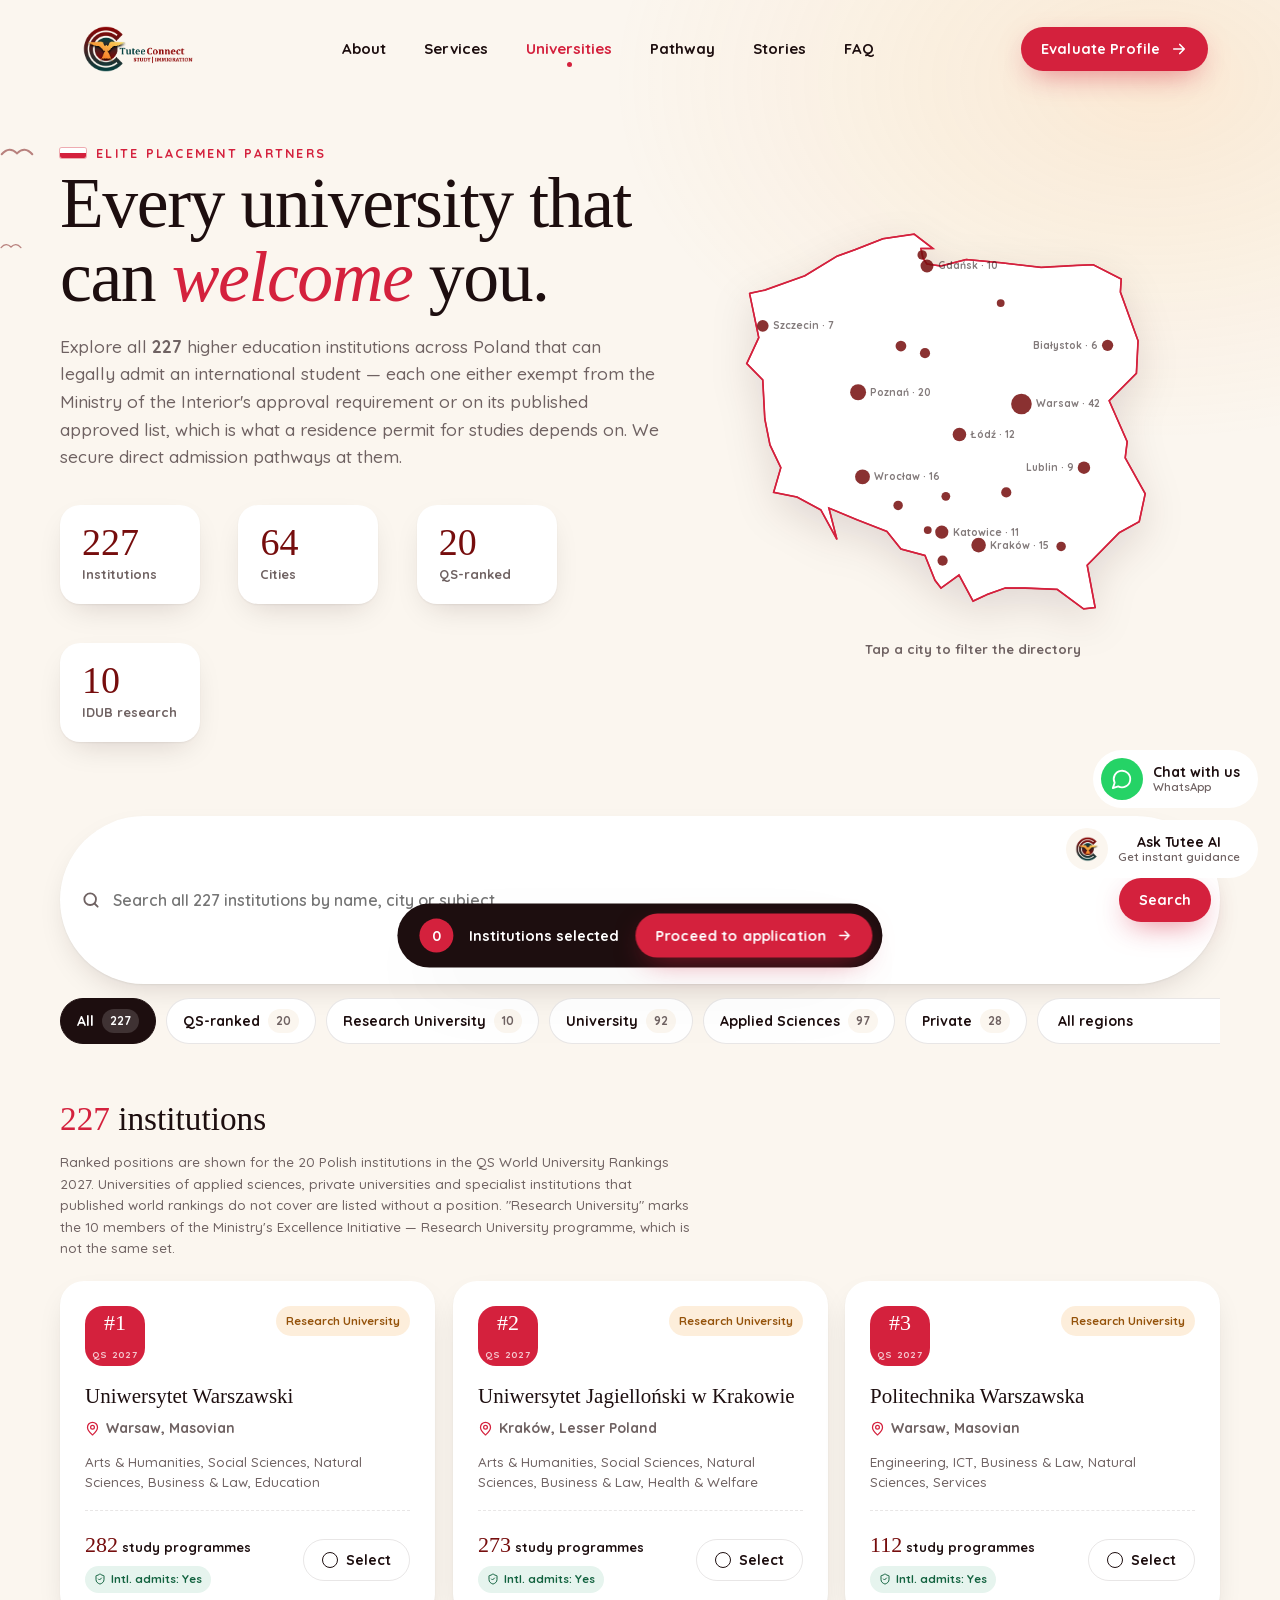
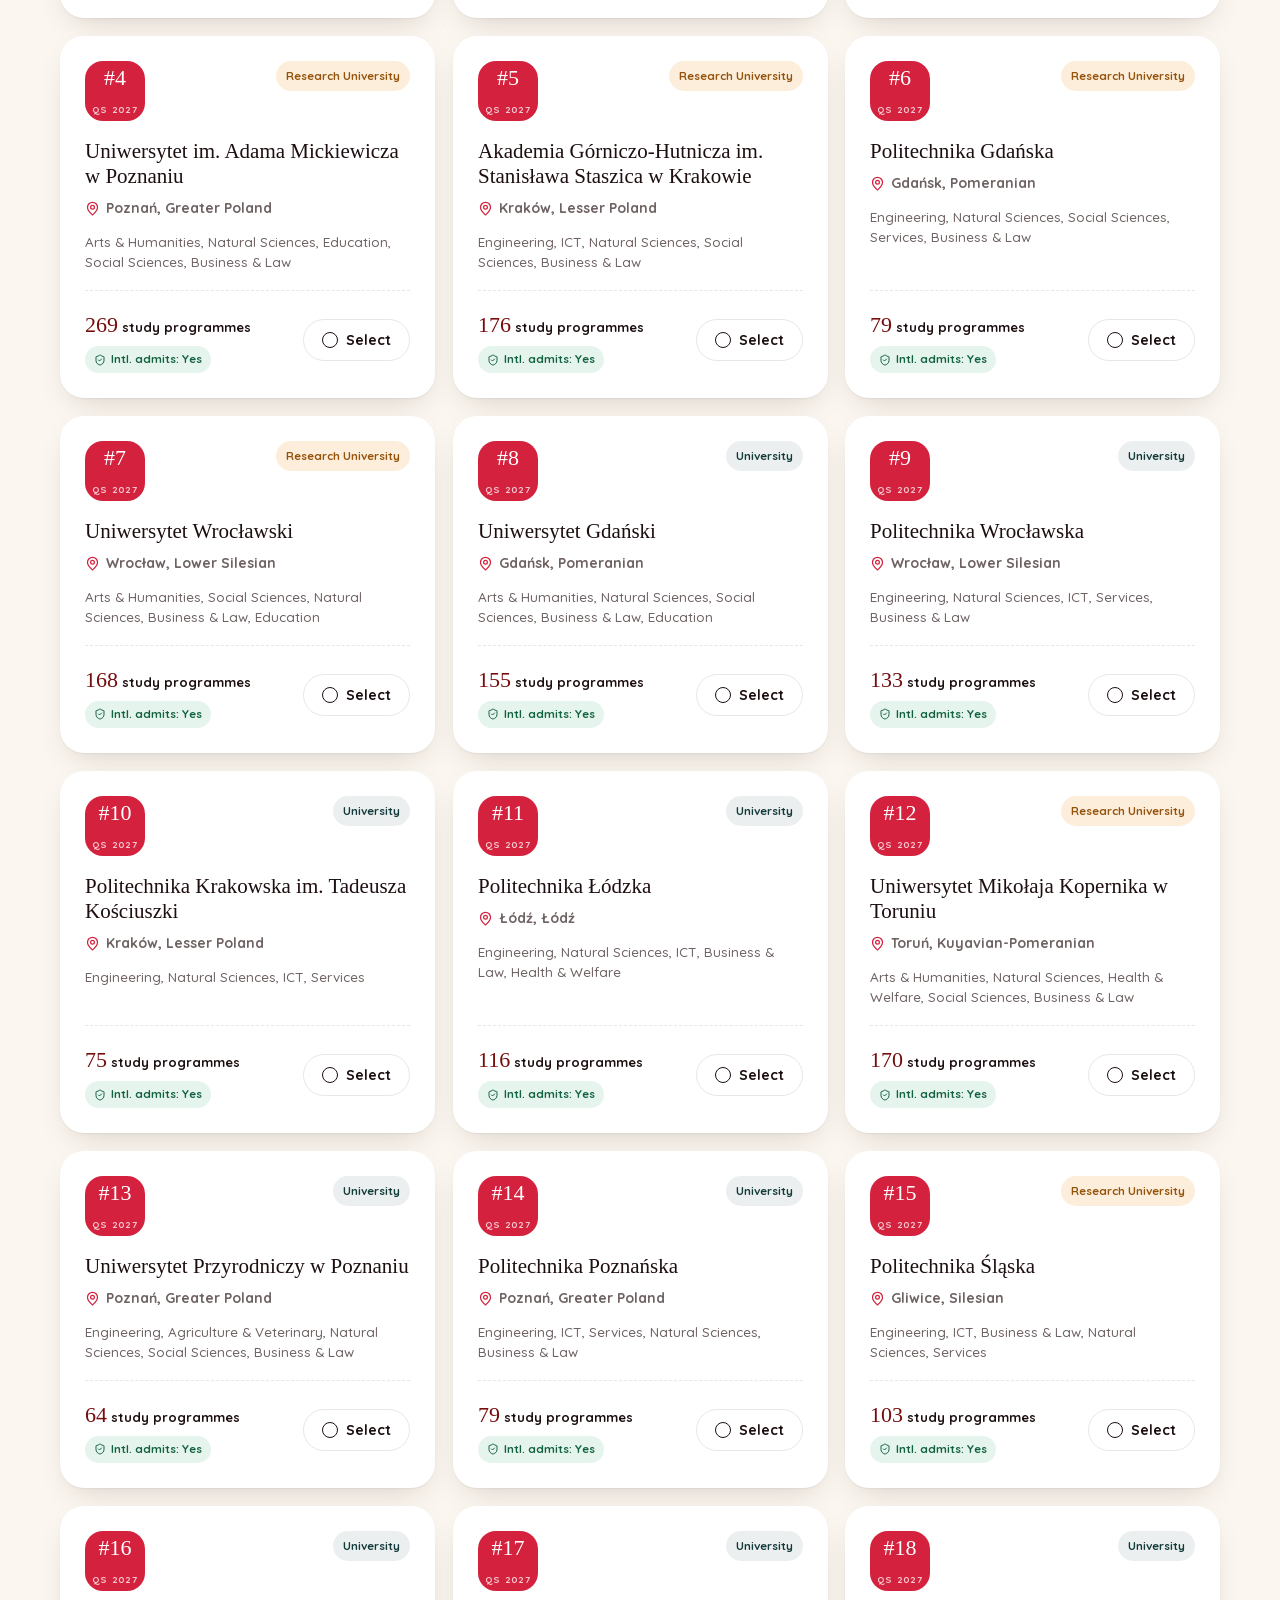
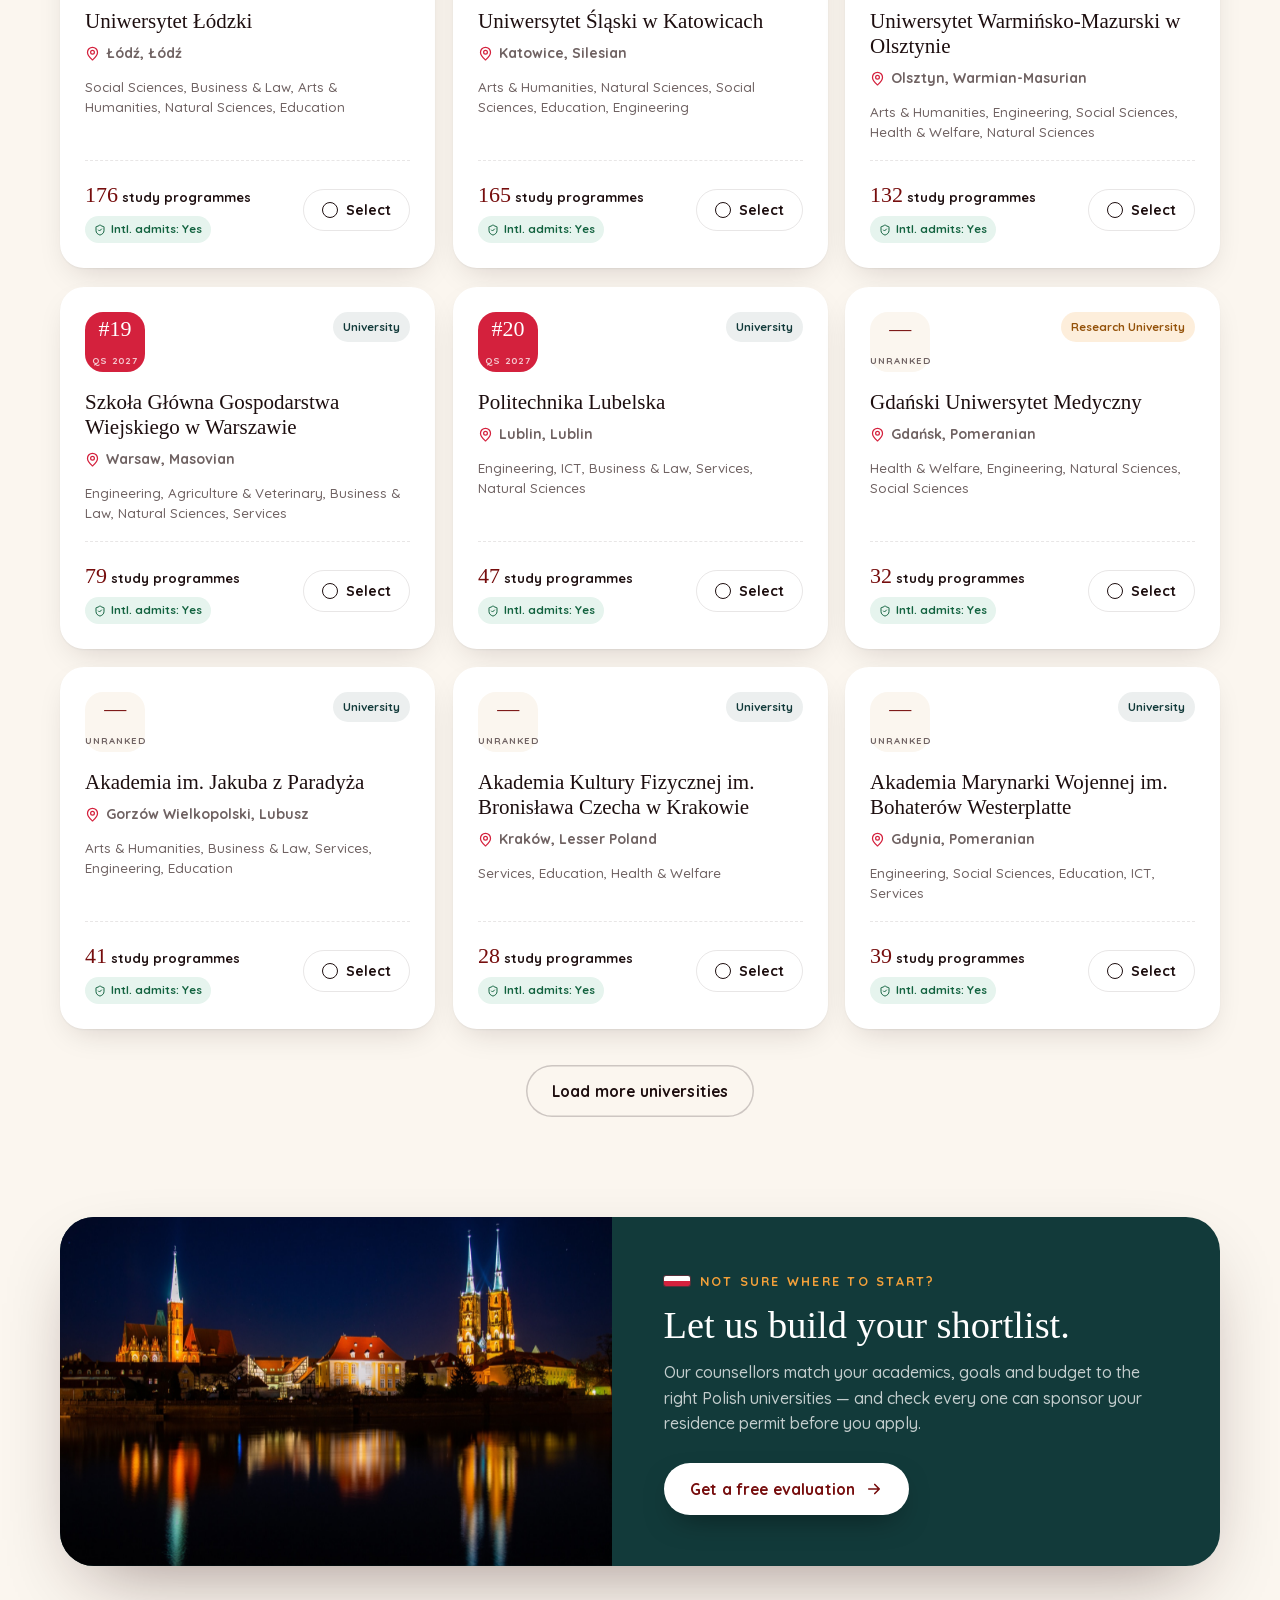
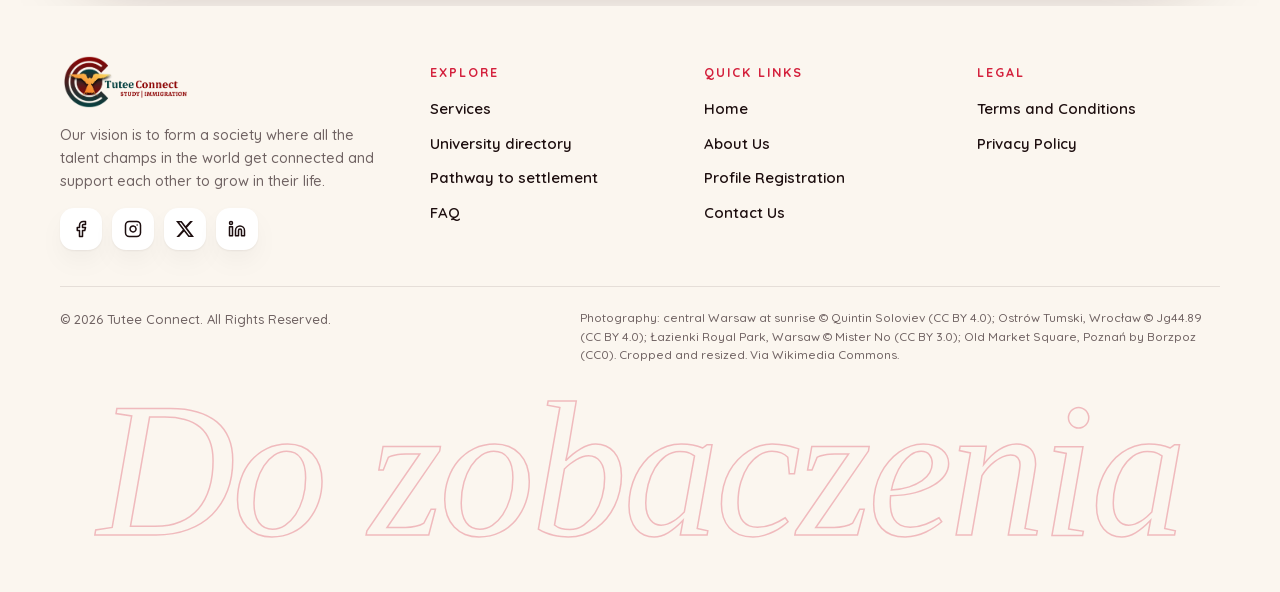
==== commit bf130fa6: "Design revamp part - 1 Reworked the general layouts of the page" ====
--- a/universities.html
+++ b/universities.html
@@ -1,31 +1,306 @@
 <!DOCTYPE html>
-<html lang="en" style="color-scheme: light;">
+<html lang="en">
 <head>
   <meta charset="UTF-8">
   <meta name="viewport" content="width=device-width, initial-scale=1.0">
   <meta name="color-scheme" content="light">
-  <title>Top Polish Universities - Tutee Connect</title>
-  <meta name="description" content="Explore Tutee Connect's directory of 227 Polish higher education institutions that may legally admit international students. Direct admission pathways, graduate permit guidance and residence permit support.">
+  <meta name="theme-color" content="#760d0d">
+  <title>Polish Universities — Tutee Connect</title>
+  <meta name="description" content="Search all 227 Polish higher education institutions that can legally admit an international student — exempt from, or approved under, the Ministry of the Interior's requirement. Shortlist and apply with Tutee Connect.">
   <link rel="icon" href="./assets/img/logo/icon.png">
-  <link rel="preload" as="style" href="./assets/css/quicksand.css">
   <link rel="stylesheet" href="./assets/css/quicksand.css">
-  <link rel="stylesheet" href="./assets/css/main.css">
+  <link rel="stylesheet" href="./assets/css/site.css">
 </head>
-<body>
-<div class="min-h-screen font-sans selection:bg-primary selection:text-white">
-<header class="fixed top-0 left-0 w-full z-50 transition-all duration-300 py-3 sm:py-5"><div class="max-w-7xl mx-auto px-4 sm:px-6 flex justify-between items-center"><a class="flex items-center gap-2" data-scroll-to="top" href="./index.html"><img alt="Tutee Connect Logo" class="h-10 sm:h-14 md:h-16 lg:h-20 max-md:h-[54px] w-auto object-contain transition-all duration-300" src="./assets/img/logo/logo.png"/></a><nav class="hidden md:flex gap-8"><a class="font-semibold text-text-main hover:text-primary transition-colors relative after:content-[''] after:absolute after:-bottom-1 after:left-0 after:w-0 after:h-0.5 after:bg-primary hover:after:w-full after:transition-all" href="https://tuteeconnect.com/about.html" rel="noopener noreferrer" target="_blank">About</a><button class="font-semibold text-text-main hover:text-primary transition-colors relative after:content-[''] after:absolute after:-bottom-1 after:left-0 after:w-0 after:h-0.5 after:bg-primary hover:after:w-full after:transition-all text-left cursor-pointer" data-scroll-to="services">Services</button><a class="font-semibold transition-colors relative after:content-[''] after:absolute after:-bottom-1 after:left-0 after:h-0.5 after:bg-primary hover:after:w-full after:transition-all text-text-main hover:text-primary after:w-0" href="./universities.html">Universities</a><button class="font-semibold text-text-main hover:text-primary transition-colors relative after:content-[''] after:absolute after:-bottom-1 after:left-0 after:w-0 after:h-0.5 after:bg-primary hover:after:w-full after:transition-all text-left cursor-pointer" data-scroll-to="testimonials">Testimonials</button></nav><div class="hidden md:flex items-center gap-3"><button class="cursor-pointer inline-flex items-center justify-center px-6 py-3 bg-primary text-white font-bold rounded-full hover:-translate-y-0.5 hover:bg-primary-dark hover:shadow-lg hover:shadow-primary/30 transition-all" data-scroll-to="contact">Evaluate Profile</button></div><div class="md:hidden flex items-center gap-2"><button class="flex items-center justify-center p-2.5 bg-bg-surface border border-border-color shadow-sm rounded-full text-text-main hover:text-primary transition-all active:scale-95 z-50 cursor-pointer" data-mobile-menu-open=""><svg aria-hidden="true" class="lucide lucide-menu" fill="none" height="24" stroke="currentColor" stroke-linecap="round" stroke-linejoin="round" stroke-width="2.5" viewBox="0 0 24 24" width="24" xmlns="http://www.w3.org/2000/svg"><path d="M4 5h16"></path><path d="M4 12h16"></path><path d="M4 19h16"></path></svg></button></div></div><div class="fixed inset-0 z-[100] transition-all duration-400 ease-out md:hidden flex flex-col invisible opacity-0 pointer-events-none" data-mobile-menu=""><div class="absolute inset-0 bg-secondary/40 backdrop-blur-md" data-mobile-menu-backdrop=""></div><div class="relative h-[90vh] mt-auto w-full bg-bg-surface/95 backdrop-blur-3xl rounded-t-[40px] shadow-2xl flex flex-col overflow-hidden transition-transform duration-500 ease-out will-change-transform translate-y-full" data-mobile-menu-panel=""><div class="flex justify-between items-center p-6 sm:p-8 border-b border-border-color"><h3 class="text-xl font-extrabold text-secondary tracking-tight">Navigation</h3><div class="flex items-center gap-2"><button class="p-2.5 text-text-muted rounded-full bg-bg-dark hover:bg-border-color hover:text-primary transition-all active:scale-95 cursor-pointer" data-mobile-menu-close=""><svg aria-hidden="true" class="lucide lucide-x" fill="none" height="24" stroke="currentColor" stroke-linecap="round" stroke-linejoin="round" stroke-width="3" viewBox="0 0 24 24" width="24" xmlns="http://www.w3.org/2000/svg"><path d="M18 6 6 18"></path><path d="m6 6 12 12"></path></svg></button></div></div><nav class="flex-1 overflow-y-auto px-6 sm:px-8 py-8 flex flex-col gap-6"><a class="group flex items-center justify-between font-extrabold text-secondary text-2xl tracking-tight transition-all" href="https://tuteeconnect.com/about.html" rel="noopener noreferrer" target="_blank"><span class="group-hover:text-primary transition-colors">About</span></a><button class="group flex items-center justify-between font-extrabold text-secondary text-2xl tracking-tight transition-all w-full outline-none text-left cursor-pointer" data-scroll-to="services"><span class="group-hover:text-primary transition-colors">Services</span></button><a class="group flex items-center justify-between font-extrabold text-secondary text-2xl tracking-tight transition-all" href="./universities.html"><span class="group-hover:text-primary transition-colors">Universities</span></a><button class="group flex items-center justify-between font-extrabold text-secondary text-2xl tracking-tight transition-all w-full outline-none text-left cursor-pointer" data-scroll-to="testimonials"><span class="group-hover:text-primary transition-colors">Testimonials</span></button></nav><div class="p-6 sm:p-8 bg-bg-surface/80 backdrop-blur-lg border-t border-border-color"><button class="w-full inline-flex items-center justify-center px-8 py-4 bg-primary text-white font-bold text-[19px] rounded-[20px] shadow-xl shadow-primary/25 hover:shadow-primary/40 focus:ring-4 focus:ring-primary/20 transition-all active:scale-95 cursor-pointer" data-scroll-to="contact">Evaluate Profile</button></div></div></div></header>
-<div class="pt-24 pb-20 min-h-screen bg-bg-surface"><section class="relative pt-32 max-md:pt-10 pb-20 max-md:pb-8 px-6 overflow-hidden bg-bg-dark border-b border-border-color"><div class="absolute inset-0 z-0 bg-secondary/5 hidden md:block"></div><div class="max-w-7xl mx-auto relative z-20 text-center reveal"><span class="inline-flex items-center gap-2 px-4 py-2 bg-primary/10 border border-primary/20 rounded-full text-primary font-bold mb-6"><svg aria-hidden="true" class="lucide lucide-shield-check" fill="none" height="16" stroke="currentColor" stroke-linecap="round" stroke-linejoin="round" stroke-width="2" viewBox="0 0 24 24" width="16" xmlns="http://www.w3.org/2000/svg"><path d="M20 13c0 5-3.5 7.5-7.66 8.95a1 1 0 0 1-.67-.01C7.5 20.5 4 18 4 13V6a1 1 0 0 1 1-1c2 0 4.5-1.2 6.24-2.72a1.17 1.17 0 0 1 1.52 0C14.51 3.81 17 5 19 5a1 1 0 0 1 1 1z"></path><path d="m9 12 2 2 4-4"></path></svg> Elite Placement Partners</span><h1 class="text-4xl md:text-6xl font-extrabold mb-6 leading-tight text-text-main">Top Tie-up <span class="text-primary">Universities</span></h1><p class="text-lg md:text-xl text-text-muted max-w-2xl mx-auto mb-10 leading-relaxed">Explore our comprehensive directory of 227 higher education institutions across Poland that can legally admit an international student — each one either exempt from the Ministry of the Interior’s approval requirement or on its published approved list, which is what a residence permit for studies depends on. We secure direct admission pathways at them.</p><div class="flex justify-center"><div class="bg-bg-surface border border-border-color shadow-sm p-2 pl-6 rounded-2xl flex items-center max-w-2xl w-full focus-within:ring-2 focus-within:ring-primary/50 transition-all"><svg aria-hidden="true" class="lucide lucide-search text-text-muted mr-4" fill="none" height="20" stroke="currentColor" stroke-linecap="round" stroke-linejoin="round" stroke-width="2" viewBox="0 0 24 24" width="20" xmlns="http://www.w3.org/2000/svg"><path d="m21 21-4.34-4.34"></path><circle cx="11" cy="11" r="8"></circle></svg><input class="bg-transparent border-none text-text-main outline-none w-full placeholder:text-text-muted/70 text-lg" data-uni-search="" placeholder="Search all 227 institutions by name, city, or subject..." type="text"/><button class="px-4 text-text-muted hover:text-text-main font-semibold mr-2 hidden cursor-pointer" data-uni-clear="" type="button">Clear</button><button class="bg-primary text-white px-8 py-3 rounded-xl font-bold hover:bg-primary-dark transition-colors whitespace-nowrap hidden sm:block cursor-pointer" data-uni-show-results="" type="button">Search</button></div></div></div></section><section class="max-w-7xl mx-auto px-6 mt-16"><div class="flex justify-between items-center mb-8 reveal"><h2 class="text-2xl font-bold text-secondary flex items-center gap-3"><svg aria-hidden="true" class="lucide lucide-building2 lucide-building-2 text-primary" fill="none" height="24" stroke="currentColor" stroke-linecap="round" stroke-linejoin="round" stroke-width="2" viewBox="0 0 24 24" width="24" xmlns="http://www.w3.org/2000/svg"><path d="M10 12h4"></path><path d="M10 8h4"></path><path d="M14 21v-3a2 2 0 0 0-4 0v3"></path><path d="M6 10H4a2 2 0 0 0-2 2v7a2 2 0 0 0 2 2h16a2 2 0 0 0 2-2V9a2 2 0 0 0-2-2h-2"></path><path d="M6 21V5a2 2 0 0 1 2-2h8a2 2 0 0 1 2 2v16"></path></svg> Directory</h2><div class="text-text-muted font-medium bg-bg-surface px-3 py-1 max-sm:px-2.5 max-sm:text-xs rounded-full border border-border-color shadow-sm whitespace-nowrap shrink-0" data-uni-count="">Showing 227 Institutions</div></div><p class="text-text-muted text-sm mb-6">Ranked positions are shown for the 20 Polish institutions in the QS World University Rankings 2027. Universities of applied sciences, private universities and specialist institutions that published world rankings do not cover are listed without a position. The type shown separately marks the 10 members of the Ministry’s Excellence Initiative — Research University programme, which is not the same set.</p><div data-uni-results=""><div class="sm:hidden flex flex-col divide-y divide-border-color bg-bg-surface rounded-2xl border border-border-color overflow-hidden shadow-sm" data-uni-list-mobile=""></div><div class="hidden sm:grid grid-cols-1 lg:grid-cols-2 gap-4" data-uni-grid=""></div><div class="mt-12 text-center pb-8" data-uni-more-wrap=""><button class="px-8 py-3 bg-bg-surface border border-border-color text-text-main font-bold rounded-full shadow-sm hover:shadow-md hover:border-primary/30 hover:text-primary transition-all active:scale-95 cursor-pointer" data-uni-more="">Load More Universities</button></div></div><div class="text-center py-20 bg-bg-surface rounded-2xl border border-border-color border-dashed hidden" data-uni-empty=""><svg aria-hidden="true" class="lucide lucide-search mx-auto text-border-color mb-4" fill="none" height="48" stroke="currentColor" stroke-linecap="round" stroke-linejoin="round" stroke-width="2" viewBox="0 0 24 24" width="48" xmlns="http://www.w3.org/2000/svg"><path d="m21 21-4.34-4.34"></path><circle cx="11" cy="11" r="8"></circle></svg><h3 class="text-xl font-bold text-text-main mb-2">No institutions found</h3><p class="text-text-muted">Try adjusting your search criteria.</p></div></section></div>
-<div class="fixed bottom-0 left-0 right-0 bg-bg-surface border-t border-border-color p-4 shadow-[0_-10px_40px_-10px_rgba(0,0,0,0.1)] z-40 transition-transform duration-300 flex justify-center hidden" data-uni-bar=""><div class="max-w-7xl w-full flex flex-col sm:flex-row items-center justify-between gap-4"><div class="text-text-main font-bold"><span class="text-primary text-xl mr-2" data-uni-bar-count="">0</span><span data-uni-bar-noun="">Institutions Selected</span></div><button class="bg-primary hover:bg-primary-dark text-white px-8 py-3 rounded-xl font-bold transition-all w-full sm:w-auto shadow-md shadow-primary/20 cursor-pointer" data-uni-proceed="" type="button">Proceed to Application</button></div></div>
-<div class="fixed inset-0 z-50 flex items-center justify-center p-4 bg-black/60 backdrop-blur-sm animate-fade-in hidden" data-uni-modal=""><div class="bg-bg-surface rounded-3xl shadow-2xl w-full max-w-lg overflow-hidden relative border border-border-color flex flex-col max-h-[90vh]"><div class="p-6 border-b border-border-color flex justify-between items-center bg-bg-dark/50 sticky top-0 z-10 shrink-0"><h3 class="text-2xl font-bold text-text-main">Submit Application</h3><button class="p-2 text-text-muted hover:text-text-main hover:bg-gray-200 rounded-full transition-all cursor-pointer" data-uni-modal-close="" type="button"><svg aria-hidden="true" class="lucide lucide-x" fill="none" height="24" stroke="currentColor" stroke-linecap="round" stroke-linejoin="round" stroke-width="2" viewBox="0 0 24 24" width="24" xmlns="http://www.w3.org/2000/svg"><path d="M18 6 6 18"></path><path d="m6 6 12 12"></path></svg></button></div><div class="p-6 overflow-y-auto" data-uni-modal-body=""><form class="flex flex-col gap-4 max-md:gap-3 w-full" data-lead-form=""><input name="access_key" type="hidden" value=""/><input name="subject" type="hidden" value="New Lead from Tutee Connect Landing Page!"/><input name="from_name" type="hidden" value="Tutee Connect Notification System"/><input class="hidden" name="botcheck" style="display: none;" type="checkbox"/><div class="bg-green-50 border border-green-200 text-green-700 p-4 rounded-xl flex items-start gap-3 justify-center mb-2 hidden" data-form-success=""><svg aria-hidden="true" class="lucide lucide-circle-check-big shrink-0 mt-0.5" fill="none" height="20" stroke="currentColor" stroke-linecap="round" stroke-linejoin="round" stroke-width="2" viewBox="0 0 24 24" width="20" xmlns="http://www.w3.org/2000/svg"><path d="M21.801 10A10 10 0 1 1 17 3.335"></path><path d="m9 11 3 3L22 4"></path></svg><div class="text-sm font-medium">Profile submitted successfully! We will contact you soon.</div></div><div class="bg-red-50 border border-red-200 text-red-700 p-4 rounded-xl flex items-start gap-3 justify-center mb-2 hidden" data-form-error=""><svg aria-hidden="true" class="lucide lucide-circle-alert shrink-0 mt-0.5" fill="none" height="20" stroke="currentColor" stroke-linecap="round" stroke-linejoin="round" stroke-width="2" viewBox="0 0 24 24" width="20" xmlns="http://www.w3.org/2000/svg"><circle cx="12" cy="12" r="10"></circle><line x1="12" x2="12" y1="8" y2="12"></line><line x1="12" x2="12.01" y1="16" y2="16"></line></svg><div class="text-sm font-medium" data-form-error-text="">Submission failed. Please try again.</div></div><div class="relative flex items-center w-full transition-all duration-300 text-text-muted focus-within:text-primary"><svg aria-hidden="true" class="lucide lucide-user absolute left-4 max-md:left-5 pointer-events-none transition-colors" fill="none" height="20" stroke="currentColor" stroke-linecap="round" stroke-linejoin="round" stroke-width="2" viewBox="0 0 24 24" width="20" xmlns="http://www.w3.org/2000/svg"><path d="M19 21v-2a4 4 0 0 0-4-4H9a4 4 0 0 0-4 4v2"></path><circle cx="12" cy="7" r="4"></circle></svg><input class="w-full p-4 max-md:p-3.5 pl-12 max-md:pl-12 rounded-xl max-md:rounded-2xl font-medium max-md:font-medium max-md:text-[15px] focus:outline-none focus:ring-4 max-md:focus:ring-2 transition-all duration-300 bg-bg-surface border border-border-color text-text-main focus:border-primary focus:bg-white focus:ring-primary/10 max-md:bg-bg-dark max-md:border-border-color focus:max-md:bg-bg-surface" name="name" placeholder="Your Name *" required="" type="text"/></div><div class="flex items-stretch gap-2 w-full"><select class="p-4 max-md:p-3.5 rounded-xl max-md:rounded-2xl font-medium max-md:font-medium max-md:text-[15px] focus:outline-none focus:ring-4 max-md:focus:ring-2 transition-all duration-300 bg-bg-surface border border-border-color text-text-main focus:border-primary focus:bg-white focus:ring-primary/10 max-md:bg-bg-dark max-md:border-border-color focus:max-md:bg-bg-surface w-[100px] max-md:w-[86px] shrink-0 !px-2 max-md:!px-1.5 font-bold text-sm max-md:text-[14px] max-md:text-center appearance-none bg-[url('data:image/svg+xml;charset=US-ASCII,%3Csvg%20width%3D%2220%22%20height%3D%2220%22%20xmlns%3D%22http%3A%2F%2Fwww.w3.org%2F2000%2Fsvg%22%3E%3Cpath%20d%3D%22M5%208l5%205%205-5%22%20stroke%3D%22%239CA3AF%22%20stroke-width%3D%222%22%20fill%3D%22none%22%20stroke-linecap%3D%22round%22%20stroke-linejoin%3D%22round%22%2F%3E%3C%2Fsvg%3E')] bg-[length:14px_14px] bg-no-repeat bg-[position:right_4px_center] border-r-0" name="country_code"><option class="text-black" value="+971">AE (+971)</option><option class="text-black" value="+93">AF (+93)</option><option class="text-black" value="+54">AR (+54)</option><option class="text-black" value="+43">AT (+43)</option><option class="text-black" value="+61">AU (+61)</option><option class="text-black" value="+32">BE (+32)</option><option class="text-black" value="+55">BR (+55)</option><option class="text-black" value="+41">CH (+41)</option><option class="text-black" value="+56">CL (+56)</option><option class="text-black" value="+86">CN (+86)</option><option class="text-black" value="+57">CO (+57)</option><option class="text-black" value="+49">DE (+49)</option><option class="text-black" value="+45">DK (+45)</option><option class="text-black" value="+213">DZ (+213)</option><option class="text-black" value="+20">EG (+20)</option><option class="text-black" value="+34">ES (+34)</option><option class="text-black" value="+358">FI (+358)</option><option class="text-black" value="+33">FR (+33)</option><option class="text-black" value="+30">GR (+30)</option><option class="text-black" value="+36">HU (+36)</option><option class="text-black" value="+62">ID (+62)</option><option class="text-black" value="+353">IE (+353)</option><option class="text-black" selected="" value="+91">IN (+91)</option><option class="text-black" value="+98">IR (+98)</option><option class="text-black" value="+39">IT (+39)</option><option class="text-black" value="+81">JP (+81)</option><option class="text-black" value="+254">KE (+254)</option><option class="text-black" value="+82">KR (+82)</option><option class="text-black" value="+94">LK (+94)</option><option class="text-black" value="+212">MA (+212)</option><option class="text-black" value="+95">MM (+95)</option><option class="text-black" value="+52">MX (+52)</option><option class="text-black" value="+60">MY (+60)</option><option class="text-black" value="+234">NG (+234)</option><option class="text-black" value="+31">NL (+31)</option><option class="text-black" value="+47">NO (+47)</option><option class="text-black" value="+64">NZ (+64)</option><option class="text-black" value="+51">PE (+51)</option><option class="text-black" value="+63">PH (+63)</option><option class="text-black" value="+92">PK (+92)</option><option class="text-black" value="+48">PL (+48)</option><option class="text-black" value="+351">PT (+351)</option><option class="text-black" value="+974">QA (+974)</option><option class="text-black" value="+40">RO (+40)</option><option class="text-black" value="+7">RU/KZ (+7)</option><option class="text-black" value="+966">SA (+966)</option><option class="text-black" value="+46">SE (+46)</option><option class="text-black" value="+65">SG (+65)</option><option class="text-black" value="+66">TH (+66)</option><option class="text-black" value="+216">TN (+216)</option><option class="text-black" value="+90">TR (+90)</option><option class="text-black" value="+255">TZ (+255)</option><option class="text-black" value="+380">UA (+380)</option><option class="text-black" value="+256">UG (+256)</option><option class="text-black" value="+44">UK (+44)</option><option class="text-black" value="+1">US/CA (+1)</option><option class="text-black" value="+58">VE (+58)</option><option class="text-black" value="+84">VN (+84)</option><option class="text-black" value="+27">ZA (+27)</option></select><div class="relative flex items-center w-full transition-all duration-300 text-text-muted focus-within:text-primary flex-1 min-w-0"><svg aria-hidden="true" class="lucide lucide-phone absolute left-3.5 pointer-events-none transition-colors" fill="none" height="18" stroke="currentColor" stroke-linecap="round" stroke-linejoin="round" stroke-width="2" viewBox="0 0 24 24" width="18" xmlns="http://www.w3.org/2000/svg"><path d="M13.832 16.568a1 1 0 0 0 1.213-.303l.355-.465A2 2 0 0 1 17 15h3a2 2 0 0 1 2 2v3a2 2 0 0 1-2 2A18 18 0 0 1 2 4a2 2 0 0 1 2-2h3a2 2 0 0 1 2 2v3a2 2 0 0 1-.8 1.6l-.468.351a1 1 0 0 0-.292 1.233 14 14 0 0 0 6.392 6.384"></path></svg><input class="p-4 max-md:p-3.5 pl-12 max-md:pl-12 rounded-xl max-md:rounded-2xl font-medium max-md:font-medium max-md:text-[15px] focus:outline-none focus:ring-4 max-md:focus:ring-2 transition-all duration-300 bg-bg-surface border border-border-color text-text-main focus:border-primary focus:bg-white focus:ring-primary/10 max-md:bg-bg-dark max-md:border-border-color focus:max-md:bg-bg-surface w-full max-md:!pl-[38px] text-ellipsis" name="phone_number" placeholder="Phone Number *" required="" type="tel"/></div></div><div class="relative flex items-center w-full transition-all duration-300 text-text-muted focus-within:text-primary"><svg aria-hidden="true" class="lucide lucide-mail absolute left-4 max-md:left-5 pointer-events-none transition-colors" fill="none" height="20" stroke="currentColor" stroke-linecap="round" stroke-linejoin="round" stroke-width="2" viewBox="0 0 24 24" width="20" xmlns="http://www.w3.org/2000/svg"><path d="m22 7-8.991 5.727a2 2 0 0 1-2.009 0L2 7"></path><rect height="16" rx="2" width="20" x="2" y="4"></rect></svg><input class="w-full p-4 max-md:p-3.5 pl-12 max-md:pl-12 rounded-xl max-md:rounded-2xl font-medium max-md:font-medium max-md:text-[15px] focus:outline-none focus:ring-4 max-md:focus:ring-2 transition-all duration-300 bg-bg-surface border border-border-color text-text-main focus:border-primary focus:bg-white focus:ring-primary/10 max-md:bg-bg-dark max-md:border-border-color focus:max-md:bg-bg-surface" name="email" placeholder="Your Email *" required="" type="email"/></div><div class="relative w-full"><input data-destination-input="" name="destination" type="hidden" value="General Poland Inquiry"/><svg aria-hidden="true" class="lucide lucide-map-pin absolute left-3.5 top-1/2 -translate-y-1/2 pointer-events-none z-10 text-text-muted" fill="none" height="18" stroke="currentColor" stroke-linecap="round" stroke-linejoin="round" stroke-width="2" viewBox="0 0 24 24" width="18" xmlns="http://www.w3.org/2000/svg"><path d="M20 10c0 4.993-5.539 10.193-7.399 11.799a1 1 0 0 1-1.202 0C9.539 20.193 4 14.993 4 10a8 8 0 0 1 16 0"></path><circle cx="12" cy="10" r="3"></circle></svg><div class="w-full min-h-[50px] max-md:min-h-[46px] rounded-xl max-md:rounded-2xl pl-10 pr-4 py-2.5 max-md:py-2 transition-all duration-300 text-left flex items-center flex-wrap gap-1.5 border bg-bg-surface border-border-color"><span class="text-[15px] max-md:text-[14px] font-medium leading-none text-text-main">General Poland Inquiry</span></div></div><button class="w-full py-4 max-md:py-3.5 rounded-xl max-md:rounded-2xl font-bold text-lg max-md:text-[16px] text-white transition-all mt-2 max-md:mt-3 bg-primary hover:bg-primary-dark max-md:bg-primary max-md:hover:bg-white max-md:hover:text-primary max-md:border max-md:border-transparent max-md:hover:border-primary hover:-translate-y-1 hover:shadow-lg max-md:shadow-2xl max-md:shadow-primary/40 opacity-100 cursor-pointer" data-submit-btn="" data-uni-modal-submit="" type="submit">Submit Profile</button></form></div></div></div>
-<footer class="bg-bg-surface border-t border-border-color"><div class="md:hidden"><div class="relative bg-bg-surface pt-8 pb-10 text-center overflow-hidden"><div class="absolute top-0 left-0 right-0 h-1 bg-gradient-to-r from-primary via-primary to-secondary"></div><div class="absolute inset-0 opacity-[0.03]" style="background-image: radial-gradient(circle at 1px 1px, currentcolor 1px, transparent 0px); background-size: 24px 24px;"></div><button class="relative z-10 mx-auto mb-3 block cursor-pointer" data-scroll-top=""><img alt="Tutee Connect Logo" class="h-[68px] w-auto object-contain mx-auto transition-all duration-300" loading="lazy" src="./assets/img/logo/logo.png"/></button><p class="relative z-10 text-text-muted/60 text-[12.5px] leading-relaxed max-w-[240px] mx-auto font-medium">Connecting talent champions worldwide to grow together.</p><button class="absolute top-4 right-4 w-8 h-8 rounded-full bg-gray-100 flex items-center justify-center text-text-muted/50 hover:text-primary hover:bg-primary/10 transition-all active:scale-95 cursor-pointer" data-scroll-top=""><svg aria-hidden="true" class="lucide lucide-chevron-up" fill="none" height="16" stroke="currentColor" stroke-linecap="round" stroke-linejoin="round" stroke-width="2" viewBox="0 0 24 24" width="16" xmlns="http://www.w3.org/2000/svg"><path d="m18 15-6-6-6 6"></path></svg></button></div><div class="px-4 py-4 bg-bg-dark/80"><div class="bg-bg-surface rounded-2xl shadow-sm border border-border-color p-3"><div class="grid grid-cols-2 gap-2"><a class="flex items-center justify-between px-4 py-3 rounded-xl bg-bg-dark hover:bg-primary/5 text-text-main font-semibold text-[14px] transition-all group active:scale-[0.97]" href="https://tuteeconnect.com/" rel="noopener noreferrer" target="_blank">Home<svg aria-hidden="true" class="lucide lucide-arrow-up-right text-text-muted/40 group-hover:text-primary transition-colors" fill="none" height="14" stroke="currentColor" stroke-linecap="round" stroke-linejoin="round" stroke-width="2" viewBox="0 0 24 24" width="14" xmlns="http://www.w3.org/2000/svg"><path d="M7 7h10v10"></path><path d="M7 17 17 7"></path></svg></a><a class="flex items-center justify-between px-4 py-3 rounded-xl bg-bg-dark hover:bg-primary/5 text-text-main font-semibold text-[14px] transition-all group active:scale-[0.97]" href="https://tuteeconnect.com/about.html" rel="noopener noreferrer" target="_blank">About Us<svg aria-hidden="true" class="lucide lucide-arrow-up-right text-text-muted/40 group-hover:text-primary transition-colors" fill="none" height="14" stroke="currentColor" stroke-linecap="round" stroke-linejoin="round" stroke-width="2" viewBox="0 0 24 24" width="14" xmlns="http://www.w3.org/2000/svg"><path d="M7 7h10v10"></path><path d="M7 17 17 7"></path></svg></a><a class="flex items-center justify-between px-4 py-3 rounded-xl bg-bg-dark hover:bg-primary/5 text-text-main font-semibold text-[14px] transition-all group active:scale-[0.97]" href="https://tuteeconnect.com/profile-registration.html" rel="noopener noreferrer" target="_blank">Register<svg aria-hidden="true" class="lucide lucide-arrow-up-right text-text-muted/40 group-hover:text-primary transition-colors" fill="none" height="14" stroke="currentColor" stroke-linecap="round" stroke-linejoin="round" stroke-width="2" viewBox="0 0 24 24" width="14" xmlns="http://www.w3.org/2000/svg"><path d="M7 7h10v10"></path><path d="M7 17 17 7"></path></svg></a><a class="flex items-center justify-between px-4 py-3 rounded-xl bg-bg-dark hover:bg-primary/5 text-text-main font-semibold text-[14px] transition-all group active:scale-[0.97]" href="https://tuteeconnect.com/contact.html" rel="noopener noreferrer" target="_blank">Contact<svg aria-hidden="true" class="lucide lucide-arrow-up-right text-text-muted/40 group-hover:text-primary transition-colors" fill="none" height="14" stroke="currentColor" stroke-linecap="round" stroke-linejoin="round" stroke-width="2" viewBox="0 0 24 24" width="14" xmlns="http://www.w3.org/2000/svg"><path d="M7 7h10v10"></path><path d="M7 17 17 7"></path></svg></a></div></div></div><div class="px-5 pt-6 pb-3"><div class="flex items-center justify-center gap-3 mb-5"><a aria-label="Facebook" class="w-10 h-10 rounded-xl bg-secondary/5 border border-secondary/10 flex items-center justify-center text-secondary/60 hover:bg-primary hover:border-primary hover:text-white transition-all active:scale-95" href="https://www.facebook.com/tuteeconnect" rel="noopener noreferrer" target="_blank"><svg aria-hidden="true" class="lucide lucide-facebook" fill="none" height="17" stroke="currentColor" stroke-linecap="round" stroke-linejoin="round" stroke-width="2" viewBox="0 0 24 24" width="17" xmlns="http://www.w3.org/2000/svg"><path d="M18 2h-3a5 5 0 0 0-5 5v3H7v4h3v8h4v-8h3l1-4h-4V7a1 1 0 0 1 1-1h3z"></path></svg></a><a aria-label="Instagram" class="w-10 h-10 rounded-xl bg-secondary/5 border border-secondary/10 flex items-center justify-center text-secondary/60 hover:bg-primary hover:border-primary hover:text-white transition-all active:scale-95" href="https://www.instagram.com/tuteeconnect/" rel="noopener noreferrer" target="_blank"><svg aria-hidden="true" class="lucide lucide-instagram" fill="none" height="17" stroke="currentColor" stroke-linecap="round" stroke-linejoin="round" stroke-width="2" viewBox="0 0 24 24" width="17" xmlns="http://www.w3.org/2000/svg"><rect height="20" rx="5" ry="5" width="20" x="2" y="2"></rect><path d="M16 11.37A4 4 0 1 1 12.63 8 4 4 0 0 1 16 11.37z"></path><line x1="17.5" x2="17.51" y1="6.5" y2="6.5"></line></svg></a><a aria-label="X" class="w-10 h-10 rounded-xl bg-secondary/5 border border-secondary/10 flex items-center justify-center text-secondary/60 hover:bg-primary hover:border-primary hover:text-white transition-all active:scale-95" href="https://x.com/tuteeconnect" rel="noopener noreferrer" target="_blank"><svg aria-hidden="true" class="lucide lucide-x" fill="none" height="17" stroke="currentColor" stroke-linecap="round" stroke-linejoin="round" stroke-width="2" viewBox="0 0 24 24" width="17" xmlns="http://www.w3.org/2000/svg"><path d="M18 6 6 18"></path><path d="m6 6 12 12"></path></svg></a><a aria-label="LinkedIn" class="w-10 h-10 rounded-xl bg-secondary/5 border border-secondary/10 flex items-center justify-center text-secondary/60 hover:bg-primary hover:border-primary hover:text-white transition-all active:scale-95" href="https://www.linkedin.com/company/tutee-connect/" rel="noopener noreferrer" target="_blank"><svg aria-hidden="true" class="lucide lucide-linkedin" fill="none" height="17" stroke="currentColor" stroke-linecap="round" stroke-linejoin="round" stroke-width="2" viewBox="0 0 24 24" width="17" xmlns="http://www.w3.org/2000/svg"><path d="M16 8a6 6 0 0 1 6 6v7h-4v-7a2 2 0 0 0-2-2 2 2 0 0 0-2 2v7h-4v-7a6 6 0 0 1 6-6z"></path><rect height="12" width="4" x="2" y="9"></rect><circle cx="4" cy="4" r="2"></circle></svg></a></div><div class="flex items-center justify-center gap-1.5 text-[11.5px] text-text-muted/60 font-medium mb-4"><a class="hover:text-primary transition-colors" href="https://tuteeconnect.com/terms-and-conditions.html" rel="noopener noreferrer" target="_blank">Terms</a><span class="text-text-muted/30">·</span><a class="hover:text-primary transition-colors" href="https://tuteeconnect.com/privacy-policy.html" rel="noopener noreferrer" target="_blank">Privacy</a></div></div><div class="border-t border-border-color py-4 text-center"><p class="text-[10.5px] text-text-muted/40 font-semibold tracking-wide uppercase">© 2026 Tutee Connect</p><p class="text-[9px] text-text-muted/40 font-medium mt-1.5 px-4 leading-relaxed" data-photo-credit="">Photography: central Warsaw at sunrise © Quintin Soloviev (CC BY 4.0); Ostrów Tumski, Wrocław © Jg44.89 (CC BY 4.0); Łazienki Royal Park, Warsaw © Mister No (CC BY 3.0); Old Market Square, Poznań by Borzpoz (CC0). Cropped and resized. Via Wikimedia Commons.</p></div></div><div class="hidden md:block pt-20 pb-6"><div class="max-w-7xl mx-auto px-6"><div class="grid grid-cols-2 lg:grid-cols-[2fr_1fr_1fr] gap-12 lg:gap-16 mb-16"><div><div class="flex items-center gap-2 mb-6"><button class="cursor-pointer" data-scroll-top=""><img alt="Tutee Connect Logo" class="h-24 w-auto object-contain transition-all duration-300" loading="lazy" src="./assets/img/logo/logo.png"/></button></div><p class="text-text-muted mb-8 max-w-md text-base">Our vision is to form a society where all the talent champs in the world get connected and support each other to grow in their life.</p><div class="flex gap-4"><a class="w-10 h-10 rounded-full bg-bg-dark flex items-center justify-center text-secondary hover:bg-primary hover:text-white hover:-translate-y-1 transition-all" href="https://www.facebook.com/tuteeconnect" rel="noopener noreferrer" target="_blank"><svg aria-hidden="true" class="lucide lucide-facebook" fill="none" height="18" stroke="currentColor" stroke-linecap="round" stroke-linejoin="round" stroke-width="2" viewBox="0 0 24 24" width="18" xmlns="http://www.w3.org/2000/svg"><path d="M18 2h-3a5 5 0 0 0-5 5v3H7v4h3v8h4v-8h3l1-4h-4V7a1 1 0 0 1 1-1h3z"></path></svg></a><a class="w-10 h-10 rounded-full bg-bg-dark flex items-center justify-center text-secondary hover:bg-primary hover:text-white hover:-translate-y-1 transition-all" href="https://www.instagram.com/tuteeconnect/" rel="noopener noreferrer" target="_blank"><svg aria-hidden="true" class="lucide lucide-instagram" fill="none" height="18" stroke="currentColor" stroke-linecap="round" stroke-linejoin="round" stroke-width="2" viewBox="0 0 24 24" width="18" xmlns="http://www.w3.org/2000/svg"><rect height="20" rx="5" ry="5" width="20" x="2" y="2"></rect><path d="M16 11.37A4 4 0 1 1 12.63 8 4 4 0 0 1 16 11.37z"></path><line x1="17.5" x2="17.51" y1="6.5" y2="6.5"></line></svg></a><a class="w-10 h-10 rounded-full bg-bg-dark flex items-center justify-center text-secondary hover:bg-primary hover:text-white hover:-translate-y-1 transition-all" href="https://x.com/tuteeconnect" rel="noopener noreferrer" target="_blank"><svg aria-hidden="true" class="lucide lucide-x" fill="none" height="18" stroke="currentColor" stroke-linecap="round" stroke-linejoin="round" stroke-width="2" viewBox="0 0 24 24" width="18" xmlns="http://www.w3.org/2000/svg"><path d="M18 6 6 18"></path><path d="m6 6 12 12"></path></svg></a><a class="w-10 h-10 rounded-full bg-bg-dark flex items-center justify-center text-secondary hover:bg-primary hover:text-white hover:-translate-y-1 transition-all" href="https://www.linkedin.com/company/tutee-connect/" rel="noopener noreferrer" target="_blank"><svg aria-hidden="true" class="lucide lucide-linkedin" fill="none" height="18" stroke="currentColor" stroke-linecap="round" stroke-linejoin="round" stroke-width="2" viewBox="0 0 24 24" width="18" xmlns="http://www.w3.org/2000/svg"><path d="M16 8a6 6 0 0 1 6 6v7h-4v-7a2 2 0 0 0-2-2 2 2 0 0 0-2 2v7h-4v-7a6 6 0 0 1 6-6z"></path><rect height="12" width="4" x="2" y="9"></rect><circle cx="4" cy="4" r="2"></circle></svg></a></div></div><div class="mt-0"><h3 class="text-xl font-bold text-secondary mb-6">Quick Links</h3><ul class="flex flex-col gap-3"><li><a class="text-text-muted font-semibold hover:text-primary transition-all" href="https://tuteeconnect.com/" rel="noopener noreferrer" target="_blank">Home</a></li><li><a class="text-text-muted font-semibold hover:text-primary transition-all" href="https://tuteeconnect.com/about.html" rel="noopener noreferrer" target="_blank">About Us</a></li><li><a class="text-text-muted font-semibold hover:text-primary transition-all" href="https://tuteeconnect.com/profile-registration.html" rel="noopener noreferrer" target="_blank">Profile Registration</a></li><li><a class="text-text-muted font-semibold hover:text-primary transition-all" href="https://tuteeconnect.com/contact.html" rel="noopener noreferrer" target="_blank">Contact Us</a></li></ul></div><div><h3 class="text-xl font-bold text-secondary mb-6">Legal</h3><ul class="flex flex-col gap-3"><li><a class="text-text-muted font-semibold hover:text-primary transition-all" href="https://tuteeconnect.com/terms-and-conditions.html" rel="noopener noreferrer" target="_blank">Terms and Conditions</a></li><li><a class="text-text-muted font-semibold hover:text-primary transition-all" href="https://tuteeconnect.com/privacy-policy.html" rel="noopener noreferrer" target="_blank">Privacy Policy</a></li></ul></div></div><div class="pt-6 border-t border-border-color text-center"><p class="text-text-muted text-sm font-semibold">© 2026 Tutee Connect. All Rights Reserved.</p><p class="text-text-muted/50 text-[11px] font-medium mt-2 leading-relaxed" data-photo-credit="">Photography: central Warsaw at sunrise © Quintin Soloviev (CC BY 4.0); Ostrów Tumski, Wrocław © Jg44.89 (CC BY 4.0); Łazienki Royal Park, Warsaw © Mister No (CC BY 3.0); Old Market Square, Poznań by Borzpoz (CC0). Cropped and resized. Via Wikimedia Commons.</p></div></div></div></footer>
-<a aria-label="Chat on WhatsApp" class="fixed bottom-6 right-6 z-[100] flex items-center justify-center w-14 h-14 bg-[#25D366] text-white rounded-full shadow-lg hover:bg-[#20ba56] hover:scale-110 transition-all duration-300 group" href="https://wa.me/917010902329" rel="noopener noreferrer" target="_blank"><svg fill="currentColor" height="32" viewBox="0 0 24 24" width="32" xmlns="http://www.w3.org/2000/svg"><path d="M17.472 14.382c-.297-.149-1.758-.867-2.03-.967-.273-.099-.471-.148-.67.15-.197.297-.767.966-.94 1.164-.173.199-.347.223-.644.075-.297-.15-1.255-.463-2.39-1.475-.883-.788-1.48-1.761-1.653-2.059-.173-.297-.018-.458.13-.606.134-.133.298-.347.446-.52.149-.174.198-.298.298-.497.099-.198.05-.371-.025-.52-.075-.149-.669-1.612-.916-2.207-.242-.579-.487-.5-.669-.51-.173-.008-.371-.01-.57-.01-.198 0-.52.074-.792.372-.272.297-1.04 1.016-1.04 2.479 0 1.462 1.065 2.875 1.213 3.074.149.198 2.096 3.2 5.077 4.487.709.306 1.262.489 1.694.625.712.227 1.36.195 1.871.118.571-.085 1.758-.719 2.006-1.413.248-.694.248-1.289.173-1.413-.074-.124-.272-.198-.57-.347m-5.421 7.403h-.004a9.87 9.87 0 01-5.031-1.378l-.361-.214-3.741.982.998-3.648-.235-.374a9.86 9.86 0 01-1.51-5.26c.001-5.45 4.436-9.884 9.888-9.884 2.64 0 5.122 1.03 6.988 2.898a9.825 9.825 0 012.893 6.994c-.003 5.45-4.437 9.884-9.885 9.884m8.413-18.297A11.815 11.815 0 0012.05 0C5.495 0 .16 5.335.157 11.892c0 2.096.547 4.142 1.588 5.945L.057 24l6.305-1.654a11.882 11.882 0 005.683 1.448h.005c6.554 0 11.89-5.335 11.893-11.893a11.821 11.821 0 00-3.48-8.413z"></path></svg><span class="absolute right-full mr-4 px-3 py-2 bg-white text-text-main text-sm font-bold rounded-lg shadow-lg opacity-0 group-hover:opacity-100 transition-opacity whitespace-nowrap pointer-events-none">Chat with us!<span class="absolute top-1/2 -right-1 -translate-y-1/2 border-y-4 border-y-transparent border-l-4 border-l-white"></span></span></a><button aria-label="Open AI Chat" class="fixed bottom-[96px] right-6 z-[90] h-[60px] w-[60px] hover:w-[210px] bg-gradient-to-br from-primary to-[#8A1515] text-white rounded-full shadow-[0_8px_30px_rgba(220,38,38,0.3)] hover:shadow-[0_12px_40px_rgba(220,38,38,0.5)] active:scale-95 transition-[width,transform,opacity,shadow] duration-500 ease-[cubic-bezier(0.34,1.56,0.64,1)] flex items-center justify-start group overflow-hidden scale-100 opacity-100 cursor-pointer" data-chat-open=""><div class="shrink-0 w-[60px] h-[60px] flex items-center justify-center relative z-20"><div class="absolute inset-0 rounded-full bg-white opacity-0 group-hover:opacity-5 transition-opacity duration-300"></div><span class="absolute flex h-[60px] w-[60px] z-0"><span class="animate-ping absolute inline-flex h-full w-full rounded-full bg-white opacity-40" style="animation-duration: 3s;"></span></span><div class="relative z-10 w-11 h-11 bg-white rounded-full flex items-center justify-center shadow-inner overflow-hidden border border-border-color"><img alt="Tutee AI" class="w-10 h-10 object-contain group-hover:scale-110 transition-transform duration-300" src="./assets/img/logo/icon.png"/></div><div class="absolute bottom-2.5 right-1.5 w-3.5 h-3.5 bg-green-500 border-2 border-white rounded-full z-30"></div></div><div class="flex flex-col items-start justify-center pl-1 opacity-0 group-hover:opacity-100 -translate-x-4 group-hover:translate-x-0 transition-all duration-500 delay-75 whitespace-nowrap"><span class="font-extrabold text-[14px] leading-tight flex items-center gap-1">Ask Tutee AI <svg aria-hidden="true" class="lucide lucide-sparkles text-yellow-300" fill="none" height="12" stroke="currentColor" stroke-linecap="round" stroke-linejoin="round" stroke-width="2" viewBox="0 0 24 24" width="12" xmlns="http://www.w3.org/2000/svg"><path d="M11.017 2.814a1 1 0 0 1 1.966 0l1.051 5.558a2 2 0 0 0 1.594 1.594l5.558 1.051a1 1 0 0 1 0 1.966l-5.558 1.051a2 2 0 0 0-1.594 1.594l-1.051 5.558a1 1 0 0 1-1.966 0l-1.051-5.558a2 2 0 0 0-1.594-1.594l-5.558-1.051a1 1 0 0 1 0-1.966l5.558-1.051a2 2 0 0 0 1.594-1.594z"></path><path d="M20 2v4"></path><path d="M22 4h-4"></path><circle cx="4" cy="20" r="2"></circle></svg></span><span class="text-[11px] font-medium text-white/80">Get Instant Guidance</span></div></button><div class="fixed z-[100] transition-all duration-400 ease-[cubic-bezier(0.16,1,0.3,1)] md:bottom-6 md:right-6 md:w-[380px] md:h-[600px] md:rounded-2xl md:shadow-2xl md:overflow-hidden md:border md:border-border-color max-md:inset-0 max-md:m-0 max-md:w-full max-md:h-full max-md:rounded-none translate-y-[20px] md:translate-y-[20px] max-md:translate-y-full opacity-0 pointer-events-none" data-chat-panel="" style="background: var(--color-bg-surface); display: flex; flex-direction: column;"><div class="shrink-0 bg-primary p-4 flex items-center justify-between text-white shadow-md relative z-20"><div class="flex items-center gap-3"><div class="w-11 h-11 bg-white rounded-full flex items-center justify-center relative border border-border-color shadow-inner"><img alt="Tutee AI" class="relative z-10 w-9 h-9 object-contain" src="./assets/img/logo/icon.png"/><div class="absolute bottom-0 right-0 w-3.5 h-3.5 bg-green-500 border-2 border-white rounded-full shadow-sm"></div></div><div><h3 class="font-bold text-[16.5px] leading-tight flex items-center gap-1.5 text-white">Tutee AI <svg aria-hidden="true" class="lucide lucide-sparkles text-yellow-300" fill="none" height="14" stroke="currentColor" stroke-linecap="round" stroke-linejoin="round" stroke-width="2" viewBox="0 0 24 24" width="14" xmlns="http://www.w3.org/2000/svg"><path d="M11.017 2.814a1 1 0 0 1 1.966 0l1.051 5.558a2 2 0 0 0 1.594 1.594l5.558 1.051a1 1 0 0 1 0 1.966l-5.558 1.051a2 2 0 0 0-1.594 1.594l-1.051 5.558a1 1 0 0 1-1.966 0l-1.051-5.558a2 2 0 0 0-1.594-1.594l-5.558-1.051a1 1 0 0 1 0-1.966l5.558-1.051a2 2 0 0 0 1.594-1.594z"></path><path d="M20 2v4"></path><path d="M22 4h-4"></path><circle cx="4" cy="20" r="2"></circle></svg></h3><p class="text-xs text-white/90 font-medium">Expert Counsellor • Online</p></div></div><div class="flex items-center gap-1"><button aria-label="Restart Conversation" class="p-2 bg-white/10 hover:bg-white/20 rounded-full transition-colors active:scale-90 cursor-pointer" data-chat-reset="" title="Restart Conversation"><svg aria-hidden="true" class="lucide lucide-refresh-cw" fill="none" height="18" stroke="currentColor" stroke-linecap="round" stroke-linejoin="round" stroke-width="2" viewBox="0 0 24 24" width="18" xmlns="http://www.w3.org/2000/svg"><path d="M3 12a9 9 0 0 1 9-9 9.75 9.75 0 0 1 6.74 2.74L21 8"></path><path d="M21 3v5h-5"></path><path d="M21 12a9 9 0 0 1-9 9 9.75 9.75 0 0 1-6.74-2.74L3 16"></path><path d="M8 16H3v5"></path></svg></button><button class="p-2 bg-white/10 hover:bg-white/20 rounded-full transition-colors active:scale-90 cursor-pointer" data-chat-close=""><span class="max-md:hidden"><svg aria-hidden="true" class="lucide lucide-x" fill="none" height="20" stroke="currentColor" stroke-linecap="round" stroke-linejoin="round" stroke-width="2" viewBox="0 0 24 24" width="20" xmlns="http://www.w3.org/2000/svg"><path d="M18 6 6 18"></path><path d="m6 6 12 12"></path></svg></span><span class="md:hidden"><svg aria-hidden="true" class="lucide lucide-chevron-down" fill="none" height="24" stroke="currentColor" stroke-linecap="round" stroke-linejoin="round" stroke-width="2" viewBox="0 0 24 24" width="24" xmlns="http://www.w3.org/2000/svg"><path d="m6 9 6 6 6-6"></path></svg></span></button></div></div><div class="bg-gradient-to-r from-secondary to-secondary/90 shrink-0 px-4 py-2.5 flex items-center justify-between gap-2 shadow-[0_4px_10px_-4px_rgba(0,0,0,0.1)] relative z-10 border-b border-white/5"><div class="flex items-center gap-2 text-white text-[13px] font-semibold"><svg aria-hidden="true" class="lucide lucide-graduation-cap text-white shrink-0" fill="none" height="16" stroke="currentColor" stroke-linecap="round" stroke-linejoin="round" stroke-width="2" viewBox="0 0 24 24" width="16" xmlns="http://www.w3.org/2000/svg"><path d="M21.42 10.922a1 1 0 0 0-.019-1.838L12.83 5.18a2 2 0 0 0-1.66 0L2.6 9.08a1 1 0 0 0 0 1.832l8.57 3.908a2 2 0 0 0 1.66 0z"></path><path d="M22 10v6"></path><path d="M6 12.5V16a6 3 0 0 0 12 0v-3.5"></path></svg><span class="leading-none tracking-wide pt-0.5">Free Consultation Available</span></div><button class="text-[10px] uppercase tracking-wider font-extrabold bg-primary hover:bg-white hover:text-primary text-white px-3 py-1.5 rounded-full transition-colors shrink-0 cursor-pointer" data-chat-contact="">Book Now</button></div><div class="flex-1 overflow-y-auto p-4 bg-bg-surface/50 space-y-4" data-chat-messages="" style="overscroll-behavior: contain;"><div class="flex gap-2.5 max-w-[90%] self-start"><div class="shrink-0 w-8 h-8 rounded-full flex items-center justify-center mt-1 outline outline-1 outline-offset-1 bg-white outline-border-color shadow-sm"><img alt="AI" class="w-[20px] h-[20px] object-contain" src="./assets/img/logo/icon.png"/></div><div class="px-4 py-3 rounded-[20px] text-[14.5px] leading-relaxed relative bg-white border border-border-color text-text-main rounded-tl-sm shadow-sm"><div class="prose prose-sm prose-p:my-1 prose-headings:my-2 prose-ul:my-1 prose-li:my-0 prose-strong:text-text-main max-w-none break-words"><p>Hi! 👋 I'm your <strong>Tutee Connect AI Counsellor</strong>.</p>
-<p>I can answer questions about Polish Student Visas, top Polish universities, and our 99% success rate programmes. How can I help you today?</p></div><div class="text-[10px] mt-1 text-right text-text-muted/60">18:54</div></div></div><div class="flex gap-2.5 max-w-[80%] hidden" data-chat-typing=""><div class="shrink-0 w-8 h-8 bg-white outline outline-1 outline-offset-1 outline-border-color shadow-sm rounded-full flex items-center justify-center mt-1"><img alt="AI" class="w-[20px] h-[20px] object-contain" src="./assets/img/logo/icon.png"/></div><div class="px-5 py-4 min-w-[60px] bg-white border border-border-color rounded-[20px] rounded-tl-sm flex items-center gap-1 shadow-sm"><div class="w-1.5 h-1.5 bg-primary/60 rounded-full animate-bounce" style="animation-delay: 0ms"></div><div class="w-1.5 h-1.5 bg-primary/60 rounded-full animate-bounce" style="animation-delay: 150ms"></div><div class="w-1.5 h-1.5 bg-primary/60 rounded-full animate-bounce" style="animation-delay: 300ms"></div></div></div><div class="flex flex-wrap gap-2 pt-2 animate-fade-in pl-10" data-chat-chips=""><button class="text-[12px] font-semibold px-3 py-1.5 border border-primary/30 text-primary bg-primary/5 hover:bg-primary hover:text-white rounded-full transition-colors active:scale-95 cursor-pointer" data-chat-chip="">How to get a Polish Student Visa?</button><button class="text-[12px] font-semibold px-3 py-1.5 border border-primary/30 text-primary bg-primary/5 hover:bg-primary hover:text-white rounded-full transition-colors active:scale-95 cursor-pointer" data-chat-chip="">Tell me about Scholarships</button><button class="text-[12px] font-semibold px-3 py-1.5 border border-primary/30 text-primary bg-primary/5 hover:bg-primary hover:text-white rounded-full transition-colors active:scale-95 cursor-pointer" data-chat-chip="">Cost of studying in Poland?</button><button class="text-[12px] font-semibold px-3 py-1.5 border border-primary/30 text-primary bg-primary/5 hover:bg-primary hover:text-white rounded-full transition-colors active:scale-95 cursor-pointer" data-chat-chip="">Evaluate My Profile</button></div><div class="h-2" data-chat-tail=""></div></div><div class="shrink-0 p-3 sm:p-4 bg-white border-t border-border-color z-10 pb-[env(safe-area-inset-bottom,16px)]"><form class="flex items-end gap-2 bg-bg-surface border border-border-color rounded-[24px] p-1.5 shadow-sm focus-within:ring-2 focus-within:ring-primary/20 focus-within:border-primary/50 transition-all" data-chat-form=""><textarea class="flex-1 max-h-[120px] min-h-[44px] bg-transparent resize-none border-none outline-none py-3 px-3 sm:px-4 text-[15px] text-text-main placeholder:text-text-muted/60" data-chat-input="" placeholder="Ask me anything..." rows="1"></textarea><button class="shrink-0 w-11 h-11 flex items-center justify-center rounded-full transition-all duration-300 bg-border-color text-text-muted/50 cursor-pointer" data-chat-send="" disabled="" type="submit"><svg aria-hidden="true" class="lucide lucide-send" fill="none" height="18" stroke="currentColor" stroke-linecap="round" stroke-linejoin="round" stroke-width="2" viewBox="0 0 24 24" width="18" xmlns="http://www.w3.org/2000/svg"><path d="M14.536 21.686a.5.5 0 0 0 .937-.024l6.5-19a.496.496 0 0 0-.635-.635l-19 6.5a.5.5 0 0 0-.024.937l7.93 3.18a2 2 0 0 1 1.112 1.11z"></path><path d="m21.854 2.147-10.94 10.939"></path></svg></button></form><div class="text-center mt-2.5 mb-1 max-md:hidden"><span class="text-[10px] text-text-muted/70 font-medium">AI generated responses. Confirm essential info with our team.</span></div></div></div>
-</div>
+<body class="unis-page">
+<svg width="0" height="0" style="position:absolute" aria-hidden="true">
+  <defs>
+    <!-- Wycinanki rosette: Polish paper-cut folk ornament -->
+    <symbol id="rosette" viewBox="0 0 200 200">
+      <g fill="currentColor">
+        <g id="r-petal"><path d="M100 4c14 22 14 46 0 62-14-16-14-40 0-62z"/></g>
+        <use href="#r-petal" transform="rotate(30 100 100)"/><use href="#r-petal" transform="rotate(60 100 100)"/>
+        <use href="#r-petal" transform="rotate(90 100 100)"/><use href="#r-petal" transform="rotate(120 100 100)"/>
+        <use href="#r-petal" transform="rotate(150 100 100)"/><use href="#r-petal" transform="rotate(180 100 100)"/>
+        <use href="#r-petal" transform="rotate(210 100 100)"/><use href="#r-petal" transform="rotate(240 100 100)"/>
+        <use href="#r-petal" transform="rotate(270 100 100)"/><use href="#r-petal" transform="rotate(300 100 100)"/>
+        <use href="#r-petal" transform="rotate(330 100 100)"/>
+        <g id="r-dot"><circle cx="100" cy="22" r="4" transform="rotate(15 100 100)"/></g>
+        <use href="#r-dot" transform="rotate(30 100 100)"/><use href="#r-dot" transform="rotate(60 100 100)"/>
+        <use href="#r-dot" transform="rotate(90 100 100)"/><use href="#r-dot" transform="rotate(120 100 100)"/>
+        <use href="#r-dot" transform="rotate(150 100 100)"/><use href="#r-dot" transform="rotate(180 100 100)"/>
+        <use href="#r-dot" transform="rotate(210 100 100)"/><use href="#r-dot" transform="rotate(240 100 100)"/>
+        <use href="#r-dot" transform="rotate(270 100 100)"/><use href="#r-dot" transform="rotate(300 100 100)"/>
+        <use href="#r-dot" transform="rotate(330 100 100)"/>
+        <path d="M100 70a30 30 0 1 0 .01 0zm0 10a20 20 0 1 1-.01 0z" fill-rule="evenodd"/>
+        <g id="r-leaf"><path d="M100 82c5 4 5 10 0 14-5-4-5-10 0-14z"/></g>
+        <use href="#r-leaf" transform="rotate(60 100 100)"/><use href="#r-leaf" transform="rotate(120 100 100)"/>
+        <use href="#r-leaf" transform="rotate(180 100 100)"/><use href="#r-leaf" transform="rotate(240 100 100)"/>
+        <use href="#r-leaf" transform="rotate(300 100 100)"/>
+        <circle cx="100" cy="100" r="5"/>
+      </g>
+    </symbol>
+    <symbol id="i-arrow" viewBox="0 0 24 24"><path d="M5 12h14M13 6l6 6-6 6" fill="none" stroke="currentColor" stroke-width="2.2" stroke-linecap="round" stroke-linejoin="round"/></symbol>
+    <symbol id="i-left" viewBox="0 0 24 24"><path d="M15 6l-6 6 6 6" fill="none" stroke="currentColor" stroke-width="2.2" stroke-linecap="round" stroke-linejoin="round"/></symbol>
+    <symbol id="i-right" viewBox="0 0 24 24"><path d="M9 6l6 6-6 6" fill="none" stroke="currentColor" stroke-width="2.2" stroke-linecap="round" stroke-linejoin="round"/></symbol>
+    <symbol id="i-check" viewBox="0 0 24 24"><circle cx="12" cy="12" r="10" fill="currentColor" opacity=".16"/><path d="M7.5 12.5l3 3 6-6.5" fill="none" stroke="currentColor" stroke-width="2.2" stroke-linecap="round" stroke-linejoin="round"/></symbol>
+    <symbol id="i-pin" viewBox="0 0 24 24"><path d="M20 10c0 5-5.5 10.2-7.4 11.8a1 1 0 0 1-1.2 0C9.5 20.2 4 15 4 10a8 8 0 0 1 16 0" fill="none" stroke="currentColor" stroke-width="2" stroke-linecap="round" stroke-linejoin="round"/><circle cx="12" cy="10" r="3" fill="none" stroke="currentColor" stroke-width="2"/></symbol>
+    <symbol id="i-shield" viewBox="0 0 24 24"><path d="M20 13c0 5-3.5 7.5-7.7 9a1 1 0 0 1-.6 0C7.5 20.5 4 18 4 13V6a1 1 0 0 1 1-1c2 0 4.5-1.2 6.2-2.7a1.2 1.2 0 0 1 1.6 0C14.5 3.8 17 5 19 5a1 1 0 0 1 1 1z" fill="none" stroke="currentColor" stroke-width="2" stroke-linejoin="round"/><path d="M9 12l2 2 4-4" fill="none" stroke="currentColor" stroke-width="2" stroke-linecap="round" stroke-linejoin="round"/></symbol>
+    <symbol id="i-cap" viewBox="0 0 24 24"><path d="M21.4 10.9a1 1 0 0 0 0-1.8L12.8 5.2a2 2 0 0 0-1.7 0L2.6 9.1a1 1 0 0 0 0 1.8l8.6 3.9a2 2 0 0 0 1.6 0zM22 10v6M6 12.5V16a6 3 0 0 0 12 0v-3.5" fill="none" stroke="currentColor" stroke-width="2" stroke-linecap="round" stroke-linejoin="round"/></symbol>
+    <symbol id="i-brief" viewBox="0 0 24 24"><path d="M16 20V4a2 2 0 0 0-2-2h-4a2 2 0 0 0-2 2v16" fill="none" stroke="currentColor" stroke-width="2" stroke-linecap="round"/><rect x="2" y="6" width="20" height="14" rx="2" fill="none" stroke="currentColor" stroke-width="2"/></symbol>
+    <symbol id="i-star" viewBox="0 0 24 24"><path d="M12 2l2.4 7.4H22l-6.2 4.5 2.4 7.4L12 16.8l-6.2 4.5 2.4-7.4L2 9.4h7.6z" fill="currentColor"/></symbol>
+    <symbol id="i-phone" viewBox="0 0 24 24"><path d="M22 16.9v3a2 2 0 0 1-2.2 2 19.8 19.8 0 0 1-8.6-3.1 19.5 19.5 0 0 1-6-6A19.8 19.8 0 0 1 2.1 4.2 2 2 0 0 1 4.1 2h3a2 2 0 0 1 2 1.7c.1 1 .4 1.9.7 2.8a2 2 0 0 1-.5 2.1L8 9.9a16 16 0 0 0 6 6l1.3-1.3a2 2 0 0 1 2.1-.4c.9.3 1.8.6 2.8.7a2 2 0 0 1 1.7 2z" fill="none" stroke="currentColor" stroke-width="2" stroke-linejoin="round"/></symbol>
+    <symbol id="i-mail" viewBox="0 0 24 24"><rect x="2" y="4" width="20" height="16" rx="2" fill="none" stroke="currentColor" stroke-width="2"/><path d="M22 7l-10 6L2 7" fill="none" stroke="currentColor" stroke-width="2" stroke-linecap="round"/></symbol>
+    <symbol id="i-chat" viewBox="0 0 24 24"><path d="M7.9 20A9 9 0 1 0 4 16.1L2 22z" fill="none" stroke="currentColor" stroke-width="2" stroke-linejoin="round"/></symbol>
+    <symbol id="i-send" viewBox="0 0 24 24"><path d="M14.5 21.7a.5.5 0 0 0 .9 0L22 2.6a.5.5 0 0 0-.6-.6L2.3 8.6a.5.5 0 0 0 0 .9l8 3.2a2 2 0 0 1 1.1 1.1zM21.9 2.1 10.9 13" fill="none" stroke="currentColor" stroke-width="2" stroke-linecap="round" stroke-linejoin="round"/></symbol>
+    <symbol id="i-x" viewBox="0 0 24 24"><path d="M18 6 6 18M6 6l12 12" fill="none" stroke="currentColor" stroke-width="2.2" stroke-linecap="round"/></symbol>
+    <symbol id="i-reset" viewBox="0 0 24 24"><path d="M3 12a9 9 0 1 0 3-6.7L3 8M3 3v5h5" fill="none" stroke="currentColor" stroke-width="2" stroke-linecap="round" stroke-linejoin="round"/></symbol>
+    <symbol id="i-search" viewBox="0 0 24 24"><circle cx="11" cy="11" r="7" fill="none" stroke="currentColor" stroke-width="2.2"/><path d="m20 20-3.5-3.5" stroke="currentColor" stroke-width="2.2" stroke-linecap="round"/></symbol>
+    <symbol id="i-plane" viewBox="0 0 24 24"><path d="M17.8 19.2 16 11l3.5-3.5C21 6 21.5 4 21 3c-1-.5-3 0-4.5 1.5L13 8 4.8 6.2c-.5-.1-.9.1-1.1.5l-.3.5c-.2.5-.1 1 .3 1.3L9 12l-2 3H4l-1 1 3 2 2 3 1-1v-3l3-2 3.5 5.3c.3.4.8.5 1.3.3l.5-.2c.4-.3.6-.7.5-1.2z" fill="currentColor"/></symbol>
+    <symbol id="i-users" viewBox="0 0 24 24"><path d="M16 21v-2a4 4 0 0 0-4-4H6a4 4 0 0 0-4 4v2M22 21v-2a4 4 0 0 0-3-3.9M16 3.1a4 4 0 0 1 0 7.8" fill="none" stroke="currentColor" stroke-width="2" stroke-linecap="round"/><circle cx="9" cy="7" r="4" fill="none" stroke="currentColor" stroke-width="2"/></symbol>
+    <symbol id="i-building" viewBox="0 0 24 24"><path d="M6 22V4a2 2 0 0 1 2-2h8a2 2 0 0 1 2 2v18zM6 12H4a2 2 0 0 0-2 2v6a2 2 0 0 0 2 2h2M18 9h2a2 2 0 0 1 2 2v9a2 2 0 0 1-2 2h-2M10 6h4M10 10h4M10 14h4M10 18h4" fill="none" stroke="currentColor" stroke-width="2" stroke-linecap="round" stroke-linejoin="round"/></symbol>
+    <symbol id="i-fb" viewBox="0 0 24 24"><path d="M18 2h-3a5 5 0 0 0-5 5v3H7v4h3v8h4v-8h3l1-4h-4V7a1 1 0 0 1 1-1h3z" fill="none" stroke="currentColor" stroke-width="2" stroke-linejoin="round"/></symbol>
+    <symbol id="i-ig" viewBox="0 0 24 24"><rect x="2" y="2" width="20" height="20" rx="5" fill="none" stroke="currentColor" stroke-width="2"/><path d="M16 11.4A4 4 0 1 1 12.6 8 4 4 0 0 1 16 11.4zM17.5 6.5h.01" fill="none" stroke="currentColor" stroke-width="2" stroke-linecap="round"/></symbol>
+    <symbol id="i-xlogo" viewBox="0 0 24 24"><path d="M18.9 1.2h3.7l-8 9.2L24 22.8h-7.4l-5.8-7.6-6.6 7.6H.5l8.6-9.8L0 1.2h7.6l5.2 6.9zm-1.3 19.5h2L6.5 3.2H4.3z" fill="currentColor"/></symbol>
+    <symbol id="i-in" viewBox="0 0 24 24"><path d="M16 8a6 6 0 0 1 6 6v7h-4v-7a2 2 0 0 0-4 0v7h-4v-7a6 6 0 0 1 6-6zM2 9h4v12H2z" fill="none" stroke="currentColor" stroke-width="2" stroke-linejoin="round"/><circle cx="4" cy="4" r="2" fill="none" stroke="currentColor" stroke-width="2"/></symbol>
+    <symbol id="i-spark" viewBox="0 0 24 24"><path d="M12 2l1.8 6.2L20 10l-6.2 1.8L12 18l-1.8-6.2L4 10l6.2-1.8z" fill="currentColor"/></symbol>
+  </defs>
+</svg>
+
+<div class="curtain" aria-hidden="true"><span></span><span></span><div class="curtain-logo"><img src="./assets/img/logo/icon.png" alt=""></div></div>
+<div class="progress" aria-hidden="true"></div>
+
+<header class="site-header" data-header>
+  <div class="wrap">
+    <div class="bar">
+      <a class="brand" href="./index.html" data-scroll-top aria-label="Tutee Connect home"><img src="./assets/img/logo/logo.png" alt="Tutee Connect — Study | Immigration" width="196" height="76"></a>
+      <nav class="nav" aria-label="Primary">
+        <a href="https://tuteeconnect.com/about.html" target="_blank" rel="noopener noreferrer">About</a>
+        <a href="./index.html#services" data-scroll-to="services">Services</a>
+        <a href="./universities.html" data-nav="universities">Universities</a>
+        <a href="./index.html#journey" data-scroll-to="journey">Pathway</a>
+        <a href="./index.html#testimonials" data-scroll-to="testimonials">Stories</a>
+        <a href="./index.html#faq" data-scroll-to="faq">FAQ</a>
+      </nav>
+      <div class="header-cta">
+        <a class="btn sm" href="./index.html#contact" data-scroll-to="contact">Evaluate Profile <svg class="arrow" width="18" height="18"><use href="#i-arrow"/></svg></a>
+        <button class="menu-btn" type="button" data-menu-toggle aria-label="Open menu" aria-expanded="false"><span></span></button>
+      </div>
+    </div>
+  </div>
+</header>
+
+<div class="mobile-menu" data-mobile-menu aria-hidden="true">
+  <svg class="folk-bg" viewBox="0 0 200 200"><use href="#rosette"/></svg>
+  <a href="https://tuteeconnect.com/about.html" target="_blank" rel="noopener noreferrer" style="transition-delay:.15s"><span class="num">01</span>About</a>
+  <a href="./index.html#services" data-scroll-to="services" style="transition-delay:.2s"><span class="num">02</span>Services</a>
+  <a href="./universities.html" style="transition-delay:.25s"><span class="num">03</span>Universities</a>
+  <a href="./index.html#journey" data-scroll-to="journey" style="transition-delay:.3s"><span class="num">04</span>Pathway</a>
+  <a href="./index.html#testimonials" data-scroll-to="testimonials" style="transition-delay:.35s"><span class="num">05</span>Stories</a>
+  <a href="./index.html#faq" data-scroll-to="faq" style="transition-delay:.4s"><span class="num">06</span>FAQ</a>
+  <a class="btn light" href="./index.html#contact" data-scroll-to="contact">Evaluate Profile <svg class="arrow" width="18" height="18"><use href="#i-arrow"/></svg></a>
+</div>
+
+
+<main>
+<section class="u-hero" data-rail-label="Directory">
+  <div class="birds" aria-hidden="true">
+    <div class="bird" style="top:18%;animation-duration:30s;animation-delay:-8s"><svg viewBox="0 0 40 20"><path d="M2 12 Q11 2 20 11 Q29 2 38 12" fill="none" stroke="currentColor" stroke-width="2.4" stroke-linecap="round"/></svg></div>
+    <div class="bird" style="top:30%;width:22px;animation-duration:36s;animation-delay:-20s"><svg viewBox="0 0 40 20"><path d="M2 12 Q11 2 20 11 Q29 2 38 12" fill="none" stroke="currentColor" stroke-width="2.4" stroke-linecap="round"/></svg></div>
+  </div>
+  <div class="wrap u-hero-grid">
+    <div>
+      <span class="eyebrow" data-hero style="--d:.1s">Elite placement partners</span>
+      <h1 class="display" data-hero style="--d:.2s">Every university that can <em>welcome</em> you.</h1>
+      <p class="lede" data-hero style="--d:.3s">Explore all <b>227</b> higher education institutions across Poland that can legally admit an international student — each one either exempt from the Ministry of the Interior's approval requirement or on its published approved list, which is what a residence permit for studies depends on. We secure direct admission pathways at them.</p>
+      <div class="u-stats" data-hero style="--d:.4s">
+        <div><b data-count="227">0</b><span>Institutions</span></div>
+        <div><b data-count="64">0</b><span>Cities</span></div>
+        <div><b data-count="20">0</b><span>QS-ranked</span></div>
+        <div><b data-count="10">0</b><span>IDUB research</span></div>
+      </div>
+    </div>
+    <div class="u-map" data-hero style="--d:.3s">
+      <div class="pl-map in">
+        <svg viewBox="-20 -20 640 610" role="group" aria-label="Map of Poland — choose a city to filter the directory">
+          <path class="land" d="M12.8,101.2 L35.0,96.5 L93.2,75.7 L139.8,47.3 L166.0,37.8 L206.8,21.8 L252.2,15.1 L279.6,36.0 L262.1,36.0 L265.0,50.1 L270.9,58.7 L291.3,61.5 L328.0,52.0 L378.6,56.8 L436.9,63.4 L489.3,60.6 L512.6,59.6 L553.4,80.4 L552.2,99.3 L577.9,170.3 L575.5,217.6 L535.9,257.4 L562.1,317.0 L559.2,340.6 L588.3,392.7 L579.6,433.3 L550.5,449.4 L503.9,496.7 L515.5,558.2 L498.6,560.1 L460.2,531.8 L413.6,529.9 L384.5,529.9 L358.3,539.3 L337.9,548.8 L317.5,510.9 L291.3,529.9 L282.5,518.5 L268.0,482.5 L233.0,473.1 L212.6,447.5 L168.9,430.5 L128.2,413.5 L139.8,458.9 L116.5,416.3 L81.6,397.4 L47.8,390.8 L58.3,354.8 L42.5,321.7 L35.0,283.9 L32.0,227.1 L8.7,203.4 L26.2,165.6 L12.8,101.2Z"/>
+          <path class="land-draw" d="M12.8,101.2 L35.0,96.5 L93.2,75.7 L139.8,47.3 L166.0,37.8 L206.8,21.8 L252.2,15.1 L279.6,36.0 L262.1,36.0 L265.0,50.1 L270.9,58.7 L291.3,61.5 L328.0,52.0 L378.6,56.8 L436.9,63.4 L489.3,60.6 L512.6,59.6 L553.4,80.4 L552.2,99.3 L577.9,170.3 L575.5,217.6 L535.9,257.4 L562.1,317.0 L559.2,340.6 L588.3,392.7 L579.6,433.3 L550.5,449.4 L503.9,496.7 L515.5,558.2 L498.6,560.1 L460.2,531.8 L413.6,529.9 L384.5,529.9 L358.3,539.3 L337.9,548.8 L317.5,510.9 L291.3,529.9 L282.5,518.5 L268.0,482.5 L233.0,473.1 L212.6,447.5 L168.9,430.5 L128.2,413.5 L139.8,458.9 L116.5,416.3 L81.6,397.4 L47.8,390.8 L58.3,354.8 L42.5,321.7 L35.0,283.9 L32.0,227.1 L8.7,203.4 L26.2,165.6 L12.8,101.2Z"/>
+          <g data-umap-cities></g>
+        </svg>
+      </div>
+      <p class="u-map-hint">Tap a city to filter the directory</p>
+    </div>
+  </div>
+</section>
+
+<div class="u-tools" data-u-tools>
+  <div class="wrap">
+    <div class="searchbar">
+      <svg><use href="#i-search"/></svg>
+      <input type="search" data-uni-search placeholder="Search all 227 institutions by name, city or subject…" aria-label="Search institutions" autocomplete="off">
+      <button type="button" class="clear hidden" data-uni-clear>Clear</button>
+      <button type="button" class="btn sm" data-uni-show-results>Search</button>
+    </div>
+    <div class="filters" role="toolbar" aria-label="Filter by type">
+      <button type="button" class="pill on" data-type-filter="">All <i data-type-count=""></i></button>
+      <button type="button" class="pill" data-type-filter="ranked">QS-ranked <i data-type-count="ranked"></i></button>
+      <button type="button" class="pill" data-type-filter="Research University">Research University <i data-type-count="Research University"></i></button>
+      <button type="button" class="pill" data-type-filter="University">University <i data-type-count="University"></i></button>
+      <button type="button" class="pill" data-type-filter="University of Applied Sciences">Applied Sciences <i data-type-count="University of Applied Sciences"></i></button>
+      <button type="button" class="pill" data-type-filter="Private University">Private <i data-type-count="Private University"></i></button>
+      <label class="pill"><span class="sr-only">Region</span><select data-region-filter aria-label="Filter by region"><option value="">All regions</option></select></label>
+    </div>
+  </div>
+</div>
+
+<section class="wrap" style="padding-bottom:40px">
+  <div class="dir-meta">
+    <div>
+      <h2><b data-uni-count-n>227</b> <span data-uni-count-noun>institutions</span> <span data-uni-count-scope></span></h2>
+      <p class="dir-note">Ranked positions are shown for the 20 Polish institutions in the QS World University Rankings 2027. Universities of applied sciences, private universities and specialist institutions that published world rankings do not cover are listed without a position. "Research University" marks the 10 members of the Ministry's Excellence Initiative — Research University programme, which is not the same set.</p>
+    </div>
+  </div>
+  <div data-uni-results>
+    <div class="u-grid" data-uni-grid></div>
+    <div class="more-wrap" data-uni-more-wrap><button type="button" class="btn ghost" data-uni-more>Load more universities</button></div>
+  </div>
+  <div class="empty hidden" data-uni-empty>
+    <svg viewBox="0 0 200 200" width="90" height="90" style="margin:auto;color:var(--red);opacity:.3" aria-hidden="true"><use href="#rosette"/></svg>
+    <h3>No institutions found</h3>
+    <p>Try a different spelling, a city name, or clear the filters.</p>
+  </div>
+
+  <div class="family u-cta" data-reveal>
+    <div class="img"><img src="./assets/img/photos/poland-city.jpg" alt="Ostrów Tumski in Wrocław at night" loading="lazy"></div>
+    <div class="copy">
+      <span class="eyebrow on-dark">Not sure where to start?</span>
+      <h3>Let us build your shortlist.</h3>
+      <p>Our counsellors match your academics, goals and budget to the right Polish universities — and check every one can sponsor your residence permit before you apply.</p>
+      <div style="margin-top:26px"><a class="btn light" href="./index.html#contact">Get a free evaluation <svg class="arrow" width="18" height="18"><use href="#i-arrow"/></svg></a></div>
+    </div>
+  </div>
+</section>
+</main>
+
+<div class="tray" data-uni-bar role="status">
+  <span class="c" data-uni-bar-count>0</span>
+  <span data-uni-bar-noun>Institutions selected</span>
+  <button type="button" class="btn sm" data-uni-proceed>Proceed to application <svg class="arrow" width="16" height="16"><use href="#i-arrow"/></svg></button>
+</div>
+
+<div class="modal" data-uni-modal aria-hidden="true">
+  <div class="form-card" role="dialog" aria-modal="true" aria-labelledby="modal-title">
+    <button type="button" class="x" data-uni-modal-close aria-label="Close"><svg width="18" height="18"><use href="#i-x"/></svg></button>
+    <h3 id="modal-title">Submit application</h3>
+    <p class="sub">Your shortlist:</p>
+    <div class="picked" data-uni-picked></div>
+    <form data-lead-form novalidate>
+  <input type="hidden" name="access_key" value="">
+  <input type="hidden" name="subject" value="New Lead from Tutee Connect Landing Page!">
+  <input type="hidden" name="from_name" value="Tutee Connect Notification System">
+  <input type="checkbox" name="botcheck" class="hidden" tabindex="-1" autocomplete="off">
+  <div class="alert ok hidden" data-form-success role="status"><svg width="20" height="20"><use href="#i-check"/></svg>Profile submitted successfully! We will contact you soon.</div>
+  <div class="alert err hidden" data-form-error role="alert"><span data-form-error-text>Submission failed. Please try again.</span></div>
+  <div class="field"><input id="m-name" name="name" type="text" placeholder=" " required autocomplete="name"><label for="m-name">Your name *</label></div>
+  <div class="field phone">
+    <select name="country_code" aria-label="Country code"><option value="+971">AE (+971)</option><option value="+93">AF (+93)</option><option value="+54">AR (+54)</option><option value="+43">AT (+43)</option><option value="+61">AU (+61)</option><option value="+32">BE (+32)</option><option value="+55">BR (+55)</option><option value="+41">CH (+41)</option><option value="+56">CL (+56)</option><option value="+86">CN (+86)</option><option value="+57">CO (+57)</option><option value="+49">DE (+49)</option><option value="+45">DK (+45)</option><option value="+213">DZ (+213)</option><option value="+20">EG (+20)</option><option value="+34">ES (+34)</option><option value="+358">FI (+358)</option><option value="+33">FR (+33)</option><option value="+30">GR (+30)</option><option value="+36">HU (+36)</option><option value="+62">ID (+62)</option><option value="+353">IE (+353)</option><option value="+91" selected>IN (+91)</option><option value="+98">IR (+98)</option><option value="+39">IT (+39)</option><option value="+81">JP (+81)</option><option value="+254">KE (+254)</option><option value="+82">KR (+82)</option><option value="+94">LK (+94)</option><option value="+212">MA (+212)</option><option value="+95">MM (+95)</option><option value="+52">MX (+52)</option><option value="+60">MY (+60)</option><option value="+234">NG (+234)</option><option value="+31">NL (+31)</option><option value="+47">NO (+47)</option><option value="+64">NZ (+64)</option><option value="+51">PE (+51)</option><option value="+63">PH (+63)</option><option value="+92">PK (+92)</option><option value="+48">PL (+48)</option><option value="+351">PT (+351)</option><option value="+974">QA (+974)</option><option value="+40">RO (+40)</option><option value="+7">RU/KZ (+7)</option><option value="+966">SA (+966)</option><option value="+46">SE (+46)</option><option value="+65">SG (+65)</option><option value="+66">TH (+66)</option><option value="+216">TN (+216)</option><option value="+90">TR (+90)</option><option value="+255">TZ (+255)</option><option value="+380">UA (+380)</option><option value="+256">UG (+256)</option><option value="+44">UK (+44)</option><option value="+1">US/CA (+1)</option><option value="+58">VE (+58)</option><option value="+84">VN (+84)</option><option value="+27">ZA (+27)</option></select>
+    <div class="inner"><input id="m-phone" name="phone_number" type="tel" placeholder=" " required autocomplete="tel-national"><label for="m-phone">Phone number *</label></div>
+  </div>
+  <div class="field"><input id="m-email" name="email" type="email" placeholder=" " required autocomplete="email"><label for="m-email">Your email *</label></div>
+  <input type="hidden" name="destination" value="General Poland Inquiry" data-destination-input>
+  <div class="dest"><svg width="20" height="20"><use href="#i-cap"/></svg><div><small>Enquiry for</small><span data-destination-label>General Poland Inquiry</span></div></div>
+  <button class="btn" type="submit" data-submit-btn data-uni-modal-submit>Submit profile</button>
+</form>
+
+  </div>
+</div>
+
+<footer class="footer">
+  <div class="wrap">
+    <div class="footer-top">
+      <div>
+        <a class="brand" href="./index.html" data-scroll-top aria-label="Back to top"><img src="./assets/img/logo/logo.png" alt="Tutee Connect" width="196" height="76" loading="lazy"></a>
+        <p>Our vision is to form a society where all the talent champs in the world get connected and support each other to grow in their life.</p>
+        <div class="socials">
+          <a href="https://www.facebook.com/tuteeconnect" target="_blank" rel="noopener noreferrer" aria-label="Facebook"><svg><use href="#i-fb"/></svg></a>
+          <a href="https://www.instagram.com/tuteeconnect/" target="_blank" rel="noopener noreferrer" aria-label="Instagram"><svg><use href="#i-ig"/></svg></a>
+          <a href="https://x.com/tuteeconnect" target="_blank" rel="noopener noreferrer" aria-label="X"><svg><use href="#i-xlogo"/></svg></a>
+          <a href="https://www.linkedin.com/company/tutee-connect/" target="_blank" rel="noopener noreferrer" aria-label="LinkedIn"><svg><use href="#i-in"/></svg></a>
+        </div>
+      </div>
+      <div>
+        <h5>Explore</h5>
+        <ul>
+          <li><a href="./index.html#services" data-scroll-to="services">Services</a></li>
+          <li><a href="./universities.html">University directory</a></li>
+          <li><a href="./index.html#journey" data-scroll-to="journey">Pathway to settlement</a></li>
+          <li><a href="./index.html#faq" data-scroll-to="faq">FAQ</a></li>
+        </ul>
+      </div>
+      <div>
+        <h5>Quick links</h5>
+        <ul>
+          <li><a href="https://tuteeconnect.com/" target="_blank" rel="noopener noreferrer">Home</a></li>
+          <li><a href="https://tuteeconnect.com/about.html" target="_blank" rel="noopener noreferrer">About Us</a></li>
+          <li><a href="https://tuteeconnect.com/profile-registration.html" target="_blank" rel="noopener noreferrer">Profile Registration</a></li>
+          <li><a href="https://tuteeconnect.com/contact.html" target="_blank" rel="noopener noreferrer">Contact Us</a></li>
+        </ul>
+      </div>
+      <div>
+        <h5>Legal</h5>
+        <ul>
+          <li><a href="https://tuteeconnect.com/terms-and-conditions.html" target="_blank" rel="noopener noreferrer">Terms and Conditions</a></li>
+          <li><a href="https://tuteeconnect.com/privacy-policy.html" target="_blank" rel="noopener noreferrer">Privacy Policy</a></li>
+        </ul>
+      </div>
+    </div>
+    <div class="footer-bottom">
+      <span>© 2026 Tutee Connect. All Rights Reserved.</span>
+      <span class="credit" data-photo-credit>Photography: central Warsaw at sunrise © Quintin Soloviev (CC BY 4.0); Ostrów Tumski, Wrocław © Jg44.89 (CC BY 4.0); Łazienki Royal Park, Warsaw © Mister No (CC BY 3.0); Old Market Square, Poznań by Borzpoz (CC0). Cropped and resized. Via Wikimedia Commons.</span>
+    </div>
+    <div class="big-word" aria-hidden="true">Do zobaczenia</div>
+  </div>
+</footer>
+
+<div class="fab-wrap">
+  <a class="fab wa" href="https://wa.me/917010902329" target="_blank" rel="noopener noreferrer" aria-label="Chat with us on WhatsApp">
+    <span class="ico"><svg width="22" height="22"><use href="#i-chat"/></svg></span>
+    <span class="txt">Chat with us<small>WhatsApp</small></span>
+  </a>
+  <button class="fab ai" type="button" data-chat-open aria-label="Ask Tutee AI">
+    <span class="ico"><img src="./assets/img/logo/icon.png" alt=""></span>
+    <span class="txt">Ask Tutee AI<small>Get instant guidance</small></span>
+  </button>
+</div>
+
+<section class="chat" data-chat-panel aria-label="Tutee AI counsellor" role="dialog">
+  <div class="chat-head">
+    <div class="av"><img src="./assets/img/logo/icon.png" alt=""></div>
+    <div><b>Tutee AI</b><small>Expert counsellor · Online</small></div>
+    <div class="tools">
+      <button type="button" data-chat-reset aria-label="Restart conversation"><svg width="16" height="16"><use href="#i-reset"/></svg></button>
+      <button type="button" data-chat-close aria-label="Close chat"><svg width="18" height="18"><use href="#i-x"/></svg></button>
+    </div>
+  </div>
+  <div class="chat-promo"><span>Free consultation available</span><button type="button" data-chat-contact>Book now</button></div>
+  <div class="chat-msgs" data-chat-messages>
+    <div class="chips" data-chat-chips>
+      <button type="button" data-chat-chip>How to get a Polish Student Visa?</button>
+      <button type="button" data-chat-chip>Tell me about Scholarships</button>
+      <button type="button" data-chat-chip>Can I work while studying?</button>
+      <button type="button" data-chat-chip>Evaluate My Profile</button>
+    </div>
+    <div class="typing hidden" data-chat-typing><i></i><i></i><i></i></div>
+  </div>
+  <form class="chat-form" data-chat-form>
+    <textarea data-chat-input rows="1" placeholder="Ask me anything…" aria-label="Your message"></textarea>
+    <button type="submit" data-chat-send aria-label="Send" disabled><svg width="18" height="18"><use href="#i-send"/></svg></button>
+  </form>
+  <div class="chat-note">AI generated responses. Confirm essential info with our team.</div>
+</section>
+
+
 <script src="./assets/js/services-data.js"></script>
 <script src="./assets/js/universities-data.js"></script>
-<!-- Supabase is the source of truth for the directory; the bundled dataset
-     above is the fallback that renders instantly and works offline. Both
-     files are no-ops until assets/js/supabase-config.js is filled in. -->
 <script src="./assets/js/supabase-config.js"></script>
 <script src="./assets/js/supabase-data.js"></script>
 <script src="./assets/js/main.js" defer></script>
--- a/assets/css/site.css
+++ b/assets/css/site.css
@@ -0,0 +1,938 @@
+/* ==========================================================================
+   Tutee Connect — Study in Poland
+   Design language: "Polish folk-modern". Polish flag crimson + Tutee maroon,
+   teal and phoenix gold on warm paper, with wycinanki (Polish paper-cut)
+   ornament. Everything is self-hosted (the CSP allows no third-party assets).
+   ========================================================================== */
+
+:root {
+  --red: #d4213d;          /* Polish flag crimson */
+  --red-soft: #f6d9dd;
+  --maroon: #760d0d;       /* Tutee primary */
+  --maroon-2: #4a0707;
+  --wine: #240405;
+  --teal: #123a3a;         /* Tutee secondary */
+  --teal-2: #0b2626;
+  --gold: #f4a13a;         /* phoenix gold */
+  --orange: #f47f42;       /* Tutee accent */
+  --paper: #fbf6ef;
+  --paper-2: #f3e9dc;
+  --white: #ffffff;
+  --ink: #1d0e0f;
+  --muted: #6f6262;
+  --line: rgba(29, 14, 15, .1);
+
+  --serif: "Palatino Linotype", "Book Antiqua", Palatino, "Iowan Old Style", "URW Palladio L", Georgia, serif;
+  --sans: "Quicksand", system-ui, -apple-system, "Segoe UI", sans-serif;
+
+  --radius: 22px;
+  --radius-lg: 34px;
+  --shadow: 0 1px 2px rgba(36, 4, 5, .06), 0 12px 32px -12px rgba(36, 4, 5, .18);
+  --shadow-lg: 0 30px 80px -30px rgba(36, 4, 5, .45);
+  --ease: cubic-bezier(.22, 1, .36, 1);
+  --ease-in-out: cubic-bezier(.65, 0, .35, 1);
+  --wrap: 1240px;
+  --gutter: clamp(16px, 4vw, 40px);
+}
+
+*, *::before, *::after { box-sizing: border-box; }
+html { -webkit-text-size-adjust: 100%; scroll-padding-top: 90px; }
+body {
+  margin: 0;
+  font-family: var(--sans);
+  font-weight: 500;
+  font-size: 16px;
+  line-height: 1.6;
+  color: var(--ink);
+  background: var(--paper);
+  overflow-x: hidden;
+  -webkit-font-smoothing: antialiased;
+}
+img, svg { display: block; max-width: 100%; }
+a { color: inherit; text-decoration: none; }
+button { font: inherit; color: inherit; background: none; border: 0; padding: 0; cursor: pointer; }
+input, select, textarea { font: inherit; color: inherit; }
+::selection { background: var(--red); color: #fff; }
+:focus-visible { outline: 3px solid var(--gold); outline-offset: 3px; border-radius: 6px; }
+.hidden { display: none !important; }
+.sr-only { position: absolute; width: 1px; height: 1px; overflow: hidden; clip: rect(0 0 0 0); white-space: nowrap; }
+
+.wrap { width: 100%; max-width: var(--wrap); margin: 0 auto; padding: 0 var(--gutter); }
+.section { position: relative; padding: clamp(72px, 10vw, 130px) 0; }
+
+/* ---------- type ---------- */
+.eyebrow {
+  display: inline-flex; align-items: center; gap: 10px;
+  font-size: 12.5px; font-weight: 700; letter-spacing: .18em; text-transform: uppercase;
+  color: var(--red);
+}
+.eyebrow::before {
+  content: ""; width: 26px; height: 10px; border-radius: 2px;
+  background: linear-gradient(#fff 0 50%, var(--red) 50% 100%);
+  box-shadow: 0 0 0 1px rgba(212, 33, 61, .35);
+}
+.eyebrow.on-dark { color: var(--gold); }
+.display {
+  font-family: var(--serif); font-weight: 400; letter-spacing: -.02em;
+  line-height: 1.04; margin: 0;
+  font-size: clamp(38px, 5.6vw, 76px);
+}
+.h2 {
+  font-family: var(--serif); font-weight: 400; letter-spacing: -.015em;
+  line-height: 1.08; margin: 14px 0 0;
+  font-size: clamp(32px, 4.2vw, 56px);
+}
+.h2 em, .display em { font-style: italic; color: var(--red); }
+.on-dark .h2 em, .h2.on-dark em { color: var(--gold); }
+.lede { font-size: clamp(16px, 1.35vw, 19px); color: var(--muted); max-width: 60ch; margin: 18px 0 0; }
+.on-dark .lede { color: rgba(255, 255, 255, .72); }
+.section-head { display: grid; gap: 4px; margin-bottom: clamp(36px, 5vw, 60px); }
+.section-head.center { text-align: center; justify-items: center; }
+.section-head.center .lede { margin-left: auto; margin-right: auto; }
+
+/* ---------- buttons ---------- */
+.btn {
+  --bg: var(--red); --fg: #fff;
+  position: relative; display: inline-flex; align-items: center; justify-content: center; gap: 10px;
+  min-height: 52px; padding: 0 26px; border-radius: 999px;
+  background: var(--bg); color: var(--fg);
+  font-weight: 700; font-size: 15.5px; letter-spacing: .01em;
+  overflow: hidden; isolation: isolate;
+  transition: transform .5s var(--ease), box-shadow .5s var(--ease), background .3s;
+  box-shadow: 0 10px 30px -10px rgba(212, 33, 61, .65);
+  will-change: transform;
+}
+.btn::before {
+  content: ""; position: absolute; inset: 0; z-index: -1;
+  background: var(--maroon);
+  clip-path: circle(0% at var(--mx, 50%) var(--my, 50%));
+  transition: clip-path .6s var(--ease);
+}
+.btn:hover::before { clip-path: circle(150% at var(--mx, 50%) var(--my, 50%)); }
+.btn:hover { box-shadow: 0 16px 40px -12px rgba(118, 13, 13, .7); }
+.btn .arrow { transition: transform .4s var(--ease); }
+.btn:hover .arrow { transform: translateX(4px); }
+.btn.ghost {
+  --bg: transparent; --fg: var(--ink);
+  box-shadow: inset 0 0 0 1.5px rgba(29, 14, 15, .2);
+}
+.btn.ghost::before { background: var(--ink); }
+.btn.ghost:hover { color: #fff; box-shadow: inset 0 0 0 1.5px var(--ink); }
+.btn.light { --bg: #fff; --fg: var(--maroon); box-shadow: 0 12px 30px -12px rgba(0, 0, 0, .5); }
+.btn.light::before { background: var(--gold); }
+.btn.light:hover { color: var(--wine); }
+.btn.sm { min-height: 44px; padding: 0 20px; font-size: 14.5px; }
+.btn[disabled] { opacity: .6; pointer-events: none; }
+
+/* ==========================================================================
+   Intro curtain (short — under a second)
+   ========================================================================== */
+.curtain {
+  position: fixed; inset: 0; z-index: 200; pointer-events: none;
+  display: grid; grid-template-rows: 1fr 1fr;
+}
+.curtain span { display: block; transition: transform 1s var(--ease-in-out); }
+.curtain span:first-child { background: #fff; }
+.curtain span:last-child { background: var(--red); }
+.curtain .curtain-logo {
+  position: absolute; inset: 0; margin: auto; width: 92px; height: 92px;
+  border-radius: 50%; background: #fff; display: grid; place-items: center;
+  box-shadow: 0 20px 60px -10px rgba(0, 0, 0, .35);
+  transition: transform .7s var(--ease), opacity .5s;
+  animation: pulse-logo 1.2s var(--ease) infinite;
+}
+.curtain .curtain-logo img { width: 62px; height: 62px; object-fit: contain; }
+.is-loaded .curtain span:first-child { transform: translateY(-101%); }
+.is-loaded .curtain span:last-child { transform: translateY(101%); }
+.is-loaded .curtain .curtain-logo { transform: scale(.4); opacity: 0; }
+@keyframes pulse-logo { 50% { transform: scale(1.06); } }
+
+/* ==========================================================================
+   Header
+   ========================================================================== */
+.progress {
+  position: fixed; top: 0; left: 0; right: 0; height: 3px; z-index: 120;
+  background: linear-gradient(90deg, var(--red), var(--gold));
+  transform-origin: 0 50%; transform: scaleX(var(--p, 0));
+}
+.site-header {
+  position: fixed; top: 0; left: 0; right: 0; z-index: 100;
+  padding: 16px 0;
+  transition: padding .4s var(--ease), transform .5s var(--ease);
+}
+.site-header .bar {
+  display: flex; align-items: center; justify-content: space-between; gap: 20px;
+  padding: 10px 12px 10px 20px; border-radius: 999px;
+  transition: background .4s, box-shadow .4s, backdrop-filter .4s;
+}
+.site-header.scrolled { padding: 10px 0; }
+.site-header.scrolled .bar {
+  background: rgba(255, 255, 255, .82);
+  backdrop-filter: blur(16px) saturate(1.4);
+  -webkit-backdrop-filter: blur(16px) saturate(1.4);
+  box-shadow: 0 10px 40px -18px rgba(36, 4, 5, .35), inset 0 0 0 1px rgba(255, 255, 255, .6);
+}
+.site-header.hide { transform: translateY(-120%); }
+.brand img { height: 46px; width: auto; transition: height .4s var(--ease); }
+.scrolled .brand img { height: 40px; }
+.nav { display: flex; gap: 6px; }
+.nav a, .nav button {
+  position: relative; padding: 10px 16px; border-radius: 999px;
+  font-weight: 700; font-size: 15px; color: var(--ink);
+  transition: color .3s, background .3s;
+}
+.nav a:hover, .nav button:hover { background: rgba(212, 33, 61, .08); color: var(--red); }
+.nav a.active { color: var(--red); }
+.nav a.active::after {
+  content: ""; position: absolute; left: 50%; bottom: 4px; width: 5px; height: 5px;
+  margin-left: -2.5px; border-radius: 50%; background: var(--red);
+}
+.header-cta { display: flex; align-items: center; gap: 10px; }
+.menu-btn {
+  display: none; width: 46px; height: 46px; border-radius: 50%;
+  background: #fff; box-shadow: var(--shadow); place-items: center;
+}
+.menu-btn span, .menu-btn span::before, .menu-btn span::after {
+  display: block; width: 18px; height: 2px; border-radius: 2px; background: var(--ink); position: relative;
+  transition: transform .4s var(--ease), background .3s;
+}
+.menu-btn span::before, .menu-btn span::after { content: ""; position: absolute; left: 0; }
+.menu-btn span::before { top: -6px; }
+.menu-btn span::after { top: 6px; }
+.menu-open .menu-btn span { background: transparent; }
+.menu-open .menu-btn span::before { transform: translateY(6px) rotate(45deg); }
+.menu-open .menu-btn span::after { transform: translateY(-6px) rotate(-45deg); }
+
+.mobile-menu {
+  position: fixed; inset: 0; z-index: 90; background: var(--wine); color: #fff;
+  display: flex; flex-direction: column; justify-content: center; padding: 100px 28px 40px;
+  clip-path: circle(0 at calc(100% - 44px) 44px);
+  transition: clip-path .8s var(--ease-in-out);
+  visibility: hidden;
+}
+.menu-open .mobile-menu { clip-path: circle(150% at calc(100% - 44px) 44px); visibility: visible; }
+.mobile-menu a, .mobile-menu button.link {
+  display: block; font-family: var(--serif); font-size: clamp(34px, 9vw, 48px); line-height: 1.25;
+  text-align: left; opacity: 0; transform: translateY(30px);
+  transition: opacity .5s, transform .6s var(--ease), color .3s;
+}
+.mobile-menu a:hover, .mobile-menu button.link:hover { color: var(--gold); }
+.menu-open .mobile-menu a, .menu-open .mobile-menu button.link { opacity: 1; transform: none; }
+.mobile-menu .num { font-family: var(--sans); font-size: 13px; color: var(--gold); margin-right: 14px; vertical-align: middle; }
+.mobile-menu .btn { margin-top: 36px; align-self: flex-start; opacity: 0; transition: opacity .5s .4s; }
+.menu-open .mobile-menu .btn { opacity: 1; }
+.mobile-menu .folk-bg { position: absolute; right: -80px; bottom: -80px; width: 340px; opacity: .08; color: var(--gold); }
+
+/* Section rail (desktop) — keeps the reader oriented so the page never feels endless */
+.rail {
+  position: fixed; right: 22px; top: 50%; transform: translateY(-50%); z-index: 60;
+  display: grid; gap: 14px;
+  opacity: 0; transition: opacity .4s;
+}
+.rail.show { opacity: 1; }
+.rail a { position: relative; display: block; width: 10px; height: 10px; border-radius: 50%;
+  background: rgba(29, 14, 15, .18); transition: transform .4s var(--ease), background .3s; }
+.rail a::after {
+  content: attr(data-label); position: absolute; right: 22px; top: 50%; transform: translate(8px, -50%);
+  white-space: nowrap; font-size: 12px; font-weight: 700; letter-spacing: .06em; text-transform: uppercase;
+  padding: 5px 10px; border-radius: 999px; background: var(--ink); color: #fff;
+  opacity: 0; pointer-events: none; transition: opacity .3s, transform .4s var(--ease);
+}
+.rail a:hover::after, .rail a.active::after { opacity: 1; transform: translate(0, -50%); }
+.rail a.active { background: var(--red); transform: scale(1.5); }
+.rail.dark a { background: rgba(255, 255, 255, .35); }
+.rail.dark a.active { background: var(--gold); }
+
+/* ==========================================================================
+   Reveal system
+   ========================================================================== */
+[data-reveal] { opacity: 0; transform: translateY(40px); transition: opacity 1s var(--ease), transform 1.1s var(--ease); transition-delay: var(--d, 0s); }
+[data-reveal="left"] { transform: translateX(-50px); }
+[data-reveal="right"] { transform: translateX(50px); }
+[data-reveal="scale"] { transform: scale(.92); }
+[data-reveal="clip"] { opacity: 1; transform: none; clip-path: inset(100% 0 0 0 round var(--radius)); transition: clip-path 1.3s var(--ease); }
+[data-reveal].in { opacity: 1; transform: none; }
+[data-reveal="clip"].in { clip-path: inset(0 0 0 0 round var(--radius)); }
+
+.split .w { display: inline-block; overflow: hidden; vertical-align: top; padding-bottom: .08em; margin-bottom: -.08em; }
+.split .w > span { display: inline-block; transform: translateY(110%); transition: transform 1.1s var(--ease); transition-delay: calc(var(--i) * 60ms + var(--d, 0s)); }
+.split.in .w > span { transform: none; }
+
+/* ==========================================================================
+   HERO
+   ========================================================================== */
+.hero {
+  position: relative; min-height: 100svh; padding: 130px 0 70px;
+  display: flex; align-items: center; overflow: hidden;
+  background:
+    radial-gradient(900px 600px at 85% 20%, rgba(244, 161, 58, .16), transparent 60%),
+    radial-gradient(700px 500px at 10% 90%, rgba(212, 33, 61, .12), transparent 60%),
+    var(--paper);
+}
+.hero-grid { display: grid; grid-template-columns: 1.05fr .95fr; gap: clamp(30px, 5vw, 70px); align-items: center; }
+.hero .eyebrow { margin-bottom: 22px; }
+.hero h1 { font-size: clamp(44px, 6.4vw, 92px); }
+.hero h1 .accent { font-style: italic; color: var(--red); position: relative; display: inline-block; }
+.hero h1 .swash { position: absolute; left: -2%; bottom: -.12em; width: 104%; height: .35em; color: var(--gold); overflow: visible; }
+.hero h1 .swash path { stroke-dasharray: 600; stroke-dashoffset: 600; animation: draw 1.4s 1.5s var(--ease) forwards; }
+@keyframes draw { to { stroke-dashoffset: 0; } }
+.hero .lede { font-size: clamp(16px, 1.4vw, 20px); margin-top: 26px; }
+.hero-actions { display: flex; flex-wrap: wrap; gap: 14px; margin-top: 34px; }
+.hero-stats { display: flex; gap: clamp(20px, 3.5vw, 44px); margin-top: 46px; padding-top: 28px; border-top: 1px solid var(--line); }
+.hero-stats .n { font-family: var(--serif); font-size: clamp(30px, 3vw, 42px); line-height: 1; color: var(--maroon); }
+.hero-stats .l { font-size: 13px; font-weight: 700; color: var(--muted); margin-top: 6px; letter-spacing: .02em; }
+
+.hero-visual { position: relative; aspect-ratio: 1 / 1.08; max-width: 560px; justify-self: center; width: 100%; }
+.hero-rosette { position: absolute; inset: -9%; color: var(--red); opacity: .14; animation: spin 80s linear infinite; }
+@keyframes spin { to { transform: rotate(360deg); } }
+.arch {
+  position: absolute; left: 12%; right: 12%; top: 4%; bottom: 8%;
+  border-radius: 999px 999px 28px 28px; overflow: hidden;
+  box-shadow: var(--shadow-lg), 0 0 0 10px #fff, 0 0 0 11px rgba(29, 14, 15, .08);
+  background: var(--teal);
+  transform: translateY(calc(var(--py, 0) * 1px));
+}
+.arch .slide { position: absolute; inset: 0; opacity: 0; transition: opacity 1.4s var(--ease-in-out); }
+.arch .slide.on { opacity: 1; }
+.arch .slide img { width: 100%; height: 100%; object-fit: cover; transform: scale(1.18); }
+.arch .slide.on img { animation: kenburns 7s linear forwards; }
+@keyframes kenburns { from { transform: scale(1.18) translate(2%, 1%); } to { transform: scale(1.02) translate(-1%, -1%); } }
+.arch::after { content: ""; position: absolute; inset: 0; background: linear-gradient(180deg, transparent 55%, rgba(36, 4, 5, .65)); pointer-events: none; }
+.arch-caption {
+  position: absolute; left: 0; right: 0; bottom: 26px; z-index: 2; text-align: center; color: #fff;
+}
+.arch-caption .city { font-family: var(--serif); font-size: 30px; font-style: italic; display: block; height: 1.2em; overflow: hidden; }
+.arch-caption .city span { display: block; animation: city-in .9s var(--ease); }
+.arch-caption small { font-size: 11.5px; letter-spacing: .2em; text-transform: uppercase; opacity: .8; font-weight: 700; }
+@keyframes city-in { from { transform: translateY(100%); opacity: 0; } }
+.arch-dots { position: absolute; left: 50%; bottom: 10px; transform: translateX(-50%); display: flex; gap: 6px; z-index: 2; }
+.arch-dots i { width: 18px; height: 3px; border-radius: 3px; background: rgba(255, 255, 255, .35); overflow: hidden; position: relative; }
+.arch-dots i.on::after { content: ""; position: absolute; inset: 0; background: #fff; transform-origin: 0; animation: bar 6s linear forwards; }
+@keyframes bar { from { transform: scaleX(0); } }
+
+.float-chip {
+  position: absolute; z-index: 3; display: flex; align-items: center; gap: 12px;
+  padding: 12px 16px 12px 12px; border-radius: 18px; background: rgba(255, 255, 255, .92);
+  backdrop-filter: blur(10px); -webkit-backdrop-filter: blur(10px);
+  box-shadow: var(--shadow); font-size: 13px; font-weight: 700; line-height: 1.25;
+  animation: bob 6s ease-in-out infinite;
+  transform: translate(calc(var(--fx, 0) * 1px), calc(var(--fy, 0) * 1px));
+}
+.float-chip .ico { width: 40px; height: 40px; border-radius: 12px; display: grid; place-items: center; color: #fff; flex: none; }
+.float-chip b { display: block; font-size: 17px; font-family: var(--serif); font-weight: 400; color: var(--ink); }
+.float-chip span { color: var(--muted); font-weight: 600; }
+.chip-a { left: -4%; top: 22%; }
+.chip-a .ico { background: var(--red); }
+.chip-b { right: -6%; top: 48%; animation-delay: -2s; }
+.chip-b .ico { background: var(--teal); }
+.chip-c { left: 2%; bottom: 4%; animation-delay: -4s; }
+.chip-c .ico { background: var(--gold); }
+@keyframes bob { 50% { translate: 0 -12px; } }
+
+.flight { position: absolute; right: -10%; top: -9%; width: 44%; z-index: 3; overflow: visible; }
+.flight .route { stroke-dasharray: 4 7; animation: dash 30s linear infinite; }
+@keyframes dash { to { stroke-dashoffset: -400; } }
+.flight .plane { offset-path: path("M10,150 C60,40 160,20 230,40"); offset-rotate: auto; animation: fly 6s var(--ease-in-out) infinite; }
+@keyframes fly { 0% { offset-distance: 0%; opacity: 0; } 10% { opacity: 1; } 85% { opacity: 1; } 100% { offset-distance: 100%; opacity: 0; } }
+.flight text { font: 700 10px var(--sans); letter-spacing: .14em; fill: var(--maroon); }
+
+.birds { position: absolute; inset: 0; pointer-events: none; z-index: 1; overflow: hidden; }
+.bird { position: absolute; width: 34px; color: var(--maroon); opacity: .5; animation: glide linear infinite; }
+.bird svg path { animation: flap .7s ease-in-out infinite alternate; transform-origin: 50% 60%; }
+@keyframes glide { from { transform: translate(-10vw, 0); } to { transform: translate(110vw, -18vh); } }
+@keyframes flap { from { transform: scaleY(1); } to { transform: scaleY(-.4); } }
+
+.ribbon { position: absolute; left: 0; right: 0; bottom: -2px; height: 120px; z-index: 0; pointer-events: none; }
+.ribbon path { animation: wave 9s ease-in-out infinite alternate; }
+.ribbon path:nth-child(2) { animation-duration: 12s; animation-direction: alternate-reverse; }
+@keyframes wave { to { transform: translateX(-120px); } }
+
+.scroll-cue {
+  position: absolute; left: 50%; bottom: 22px; transform: translateX(-50%); z-index: 4;
+  display: grid; justify-items: center; gap: 8px; font-size: 11px; letter-spacing: .25em; font-weight: 700; text-transform: uppercase; color: var(--muted);
+}
+.scroll-cue i { width: 24px; height: 38px; border-radius: 14px; border: 2px solid currentColor; position: relative; }
+.scroll-cue i::after { content: ""; position: absolute; left: 50%; top: 7px; width: 4px; height: 8px; margin-left: -2px; border-radius: 2px; background: var(--red); animation: cue 1.8s var(--ease) infinite; }
+@keyframes cue { 0% { transform: translateY(0); opacity: 1; } 80% { transform: translateY(12px); opacity: 0; } 100% { opacity: 0; } }
+
+/* hero entrance (fires after curtain) */
+.hero [data-hero] { opacity: 0; transform: translateY(30px); transition: opacity 1s var(--ease), transform 1.1s var(--ease); transition-delay: var(--d, 0s); }
+.is-loaded .hero [data-hero] { opacity: 1; transform: none; }
+.hero .hero-visual[data-hero] { transform: scale(.94) translateY(20px); }
+.is-loaded .hero .hero-visual[data-hero] { transform: none; }
+
+/* ==========================================================================
+   Marquee band
+   ========================================================================== */
+.band {
+  position: relative; background: var(--red); color: #fff; overflow: hidden;
+  transform: rotate(-1.6deg) scale(1.03); margin: -18px 0 0; z-index: 5;
+  box-shadow: 0 20px 40px -20px rgba(212, 33, 61, .6);
+}
+.band.alt { background: var(--teal); transform: rotate(1.2deg) scale(1.03); margin-top: -46px; z-index: 4; }
+.marquee { display: flex; width: max-content; animation: marquee 40s linear infinite; }
+.band.alt .marquee { animation-direction: reverse; animation-duration: 55s; }
+.marquee-group { display: flex; align-items: center; }
+.marquee-item { display: inline-flex; align-items: center; gap: 18px; padding: 18px 26px; white-space: nowrap; font-family: var(--serif); font-size: clamp(20px, 2.2vw, 28px); }
+.marquee-item svg { width: 22px; height: 22px; color: var(--gold); flex: none; }
+.band:hover .marquee { animation-play-state: paused; }
+@keyframes marquee { to { transform: translateX(-50%); } }
+
+/* ==========================================================================
+   WHY POLAND — pinned horizontal scroll
+   ========================================================================== */
+.why { position: relative; background: var(--paper); }
+.why-pin { position: relative; height: var(--pin-h, 300vh); }
+.why-sticky { position: sticky; top: 0; height: 100vh; overflow: hidden; display: flex; flex-direction: column; justify-content: center; }
+.why-track { display: flex; gap: 28px; padding: 0 var(--gutter); will-change: transform; align-items: stretch; }
+.why-intro { flex: 0 0 min(460px, 82vw); display: flex; flex-direction: column; justify-content: center; padding-right: 30px; }
+.why-card {
+  position: relative; flex: 0 0 min(440px, 82vw); height: min(64vh, 560px); border-radius: var(--radius-lg);
+  overflow: hidden; background: #fff; box-shadow: var(--shadow);
+  display: flex; flex-direction: column; justify-content: flex-end; padding: 34px;
+  transition: transform .6s var(--ease);
+}
+.why-card:hover { transform: translateY(-8px); }
+.why-card .num { position: absolute; top: 22px; right: 28px; font-family: var(--serif); font-size: 120px; line-height: 1; color: rgba(29, 14, 15, .06); font-style: italic; }
+.why-card h3 { font-family: var(--serif); font-weight: 400; font-size: clamp(26px, 2.4vw, 34px); line-height: 1.1; margin: 0 0 12px; position: relative; }
+.why-card p { margin: 0; color: var(--muted); position: relative; }
+.why-card .art { position: absolute; top: 30px; left: 30px; width: 120px; height: 120px; }
+.why-card.photo { color: #fff; background: var(--teal); }
+.why-card.photo img { position: absolute; inset: 0; width: 100%; height: 100%; object-fit: cover; transform: scale(1.15); transition: transform 1.2s var(--ease); }
+.why-card.photo:hover img { transform: scale(1.05); }
+.why-card.photo::after { content: ""; position: absolute; inset: 0; background: linear-gradient(180deg, rgba(36, 4, 5, .05) 30%, rgba(36, 4, 5, .85)); }
+.why-card.photo h3, .why-card.photo p, .why-card.photo .tag { position: relative; z-index: 1; }
+.why-card.photo p { color: rgba(255, 255, 255, .8); }
+.why-card.red { background: var(--red); color: #fff; }
+.why-card.red p { color: rgba(255, 255, 255, .85); }
+.why-card.red .num { color: rgba(255, 255, 255, .14); }
+.why-card.teal { background: var(--teal); color: #fff; }
+.why-card.teal p { color: rgba(255, 255, 255, .75); }
+.why-card.teal .num { color: rgba(255, 255, 255, .1); }
+.why-card .tag { display: inline-block; align-self: flex-start; padding: 6px 12px; border-radius: 999px; background: rgba(255, 255, 255, .18); font-size: 12px; font-weight: 700; letter-spacing: .08em; text-transform: uppercase; margin-bottom: 14px; }
+.why-card:not(.photo):not(.red):not(.teal) .tag { background: var(--red-soft); color: var(--red); }
+.why-progress { display: flex; align-items: center; gap: 16px; margin: 36px var(--gutter) 0; max-width: 420px; }
+.why-progress .track { flex: 1; height: 3px; border-radius: 3px; background: var(--line); overflow: hidden; }
+.why-progress .fill { height: 100%; background: var(--red); transform-origin: 0; transform: scaleX(var(--wp, 0)); }
+.why-progress span { font-size: 13px; font-weight: 700; color: var(--muted); font-variant-numeric: tabular-nums; }
+
+/* ==========================================================================
+   SERVICES — numbered index + morphing detail
+   ========================================================================== */
+.services { background: var(--wine); color: #fff; overflow: hidden; }
+.services .folk-corner { position: absolute; width: 520px; right: -160px; top: -160px; color: var(--red); opacity: .18; animation: spin 120s linear infinite reverse; }
+.services-grid { display: grid; grid-template-columns: 1fr 1.05fr; gap: clamp(30px, 5vw, 80px); align-items: start; }
+.svc-list { list-style: none; margin: 0; padding: 0; counter-reset: svc; }
+.svc-list li { border-top: 1px solid rgba(255, 255, 255, .1); }
+.svc-list li:last-child { border-bottom: 1px solid rgba(255, 255, 255, .1); }
+.svc-item {
+  position: relative; width: 100%; display: flex; align-items: center; gap: 20px; padding: 20px 6px; text-align: left;
+  font-family: var(--serif); font-size: clamp(22px, 2.2vw, 30px); color: rgba(255, 255, 255, .5);
+  transition: color .4s, padding .5s var(--ease);
+}
+.svc-item .n { font-family: var(--sans); font-size: 12.5px; font-weight: 700; letter-spacing: .1em; color: rgba(255, 255, 255, .35); width: 28px; transition: color .4s; }
+.svc-item .go { margin-left: auto; width: 38px; height: 38px; border-radius: 50%; display: grid; place-items: center; border: 1px solid rgba(255, 255, 255, .15); transform: rotate(-45deg) scale(.8); opacity: 0; transition: all .5s var(--ease); }
+.svc-item::before { content: ""; position: absolute; left: 0; right: 0; bottom: -1px; height: 1px; background: var(--gold); transform: scaleX(0); transform-origin: 0; transition: transform .7s var(--ease); }
+.svc-item:hover, .svc-item.on { color: #fff; padding-left: 16px; }
+.svc-item.on .n, .svc-item:hover .n { color: var(--gold); }
+.svc-item.on .go { opacity: 1; transform: none; background: var(--gold); color: var(--wine); border-color: var(--gold); }
+.svc-item.on::before { transform: scaleX(1); }
+.svc-detail-wrap { position: sticky; top: 110px; }
+.svc-detail {
+  position: relative; border-radius: var(--radius-lg); padding: clamp(28px, 3.5vw, 46px);
+  background: linear-gradient(160deg, #fff 0%, var(--paper) 100%); color: var(--ink);
+  box-shadow: 0 40px 90px -30px rgba(0, 0, 0, .6); overflow: hidden; min-height: 520px;
+}
+.svc-detail .ico { width: 64px; height: 64px; border-radius: 20px; display: grid; place-items: center; background: var(--red); color: #fff; box-shadow: 0 14px 30px -12px rgba(212, 33, 61, .8); }
+.svc-detail .ico svg { width: 28px; height: 28px; }
+.svc-detail .tagline { margin: 26px 0 8px; font-size: 12.5px; font-weight: 700; letter-spacing: .16em; text-transform: uppercase; color: var(--red); }
+.svc-detail h3 { margin: 0; font-family: var(--serif); font-weight: 400; font-size: clamp(30px, 3vw, 42px); line-height: 1.08; }
+.svc-detail .body { margin-top: 18px; color: var(--muted); font-size: 15.5px; }
+.svc-detail .body p { margin: 0 0 12px; }
+.svc-detail .count { position: absolute; right: 32px; top: 26px; font-family: var(--serif); font-style: italic; font-size: 90px; line-height: 1; color: rgba(212, 33, 61, .08); }
+.svc-detail .actions { display: flex; flex-wrap: wrap; gap: 12px; margin-top: 26px; align-items: center; }
+.svc-detail .stepper { display: flex; gap: 8px; margin-left: auto; }
+.svc-detail .stepper button { width: 44px; height: 44px; border-radius: 50%; border: 1px solid var(--line); display: grid; place-items: center; transition: background .3s, color .3s, border-color .3s; }
+.svc-detail .stepper button:hover { background: var(--ink); color: #fff; border-color: var(--ink); }
+.svc-detail .swap { transition: opacity .35s, transform .5s var(--ease); }
+.svc-detail.out .swap { opacity: 0; transform: translateY(14px); }
+.svc-detail .folk { position: absolute; right: -60px; bottom: -60px; width: 240px; color: var(--red); opacity: .07; }
+
+/* ==========================================================================
+   UNIVERSITIES — coverflow + live map
+   ========================================================================== */
+.unis { background: var(--paper); overflow: hidden; }
+.unis-grid { display: grid; grid-template-columns: .8fr 1.2fr; gap: clamp(30px, 4vw, 60px); align-items: center; }
+.pl-map { position: relative; width: 100%; max-width: 440px; }
+.pl-map svg { width: 100%; height: auto; overflow: visible; }
+.pl-map .land { fill: #fff; stroke: var(--red); stroke-width: 2; stroke-linejoin: round; filter: drop-shadow(0 20px 30px rgba(36, 4, 5, .12)); }
+.pl-map .land-draw { fill: none; stroke: var(--red); stroke-width: 2.4; stroke-dasharray: 2600; stroke-dashoffset: 2600; transition: stroke-dashoffset 2.6s var(--ease-in-out); }
+.in .pl-map .land-draw, .pl-map.in .land-draw { stroke-dashoffset: 0; }
+.pl-map .grid-dots { fill: rgba(212, 33, 61, .12); }
+.pl-map .city circle.dot { fill: var(--maroon); transition: r .4s var(--ease), fill .3s; }
+.pl-map .city circle.halo { fill: var(--red); opacity: 0; transform-box: fill-box; transform-origin: center; }
+.pl-map .city.on circle.dot { fill: var(--red); r: 9; }
+.pl-map .city.on circle.halo { animation: halo 1.8s var(--ease) infinite; }
+.pl-map .city text { font: 700 15px var(--sans); fill: var(--ink); opacity: .55; transition: opacity .3s, fill .3s; }
+.pl-map .city.on text { opacity: 1; fill: var(--red); }
+@keyframes halo { from { opacity: .45; transform: scale(1); } to { opacity: 0; transform: scale(4); } }
+.map-legend { margin-top: 18px; display: flex; gap: 22px; font-size: 13px; font-weight: 700; color: var(--muted); }
+.map-legend b { display: block; font-family: var(--serif); font-weight: 400; font-size: 34px; color: var(--maroon); line-height: 1; }
+
+.flow { position: relative; height: 470px; perspective: 1400px; }
+.flow-card {
+  position: absolute; left: 50%; top: 0; width: min(340px, 78vw); height: 430px; margin-left: calc(min(340px, 78vw) / -2);
+  border-radius: 28px; padding: 28px; background: #fff; box-shadow: var(--shadow-lg);
+  display: flex; flex-direction: column; overflow: hidden; cursor: pointer;
+  transition: transform .9s var(--ease), opacity .6s, filter .6s; transform-style: preserve-3d;
+  user-select: none;
+}
+.flow-card .rank { display: inline-flex; align-items: baseline; gap: 4px; font-family: var(--serif); color: var(--red); }
+.flow-card .rank small { font-family: var(--sans); font-size: 11px; font-weight: 700; letter-spacing: .14em; text-transform: uppercase; color: var(--muted); margin-right: 6px; }
+.flow-card .rank b { font-size: 64px; font-weight: 400; line-height: 1; }
+.flow-card h4 { font-family: var(--serif); font-weight: 400; font-size: 25px; line-height: 1.15; margin: 18px 0 10px; }
+.flow-card .loc { display: flex; align-items: center; gap: 8px; font-size: 14px; font-weight: 700; color: var(--muted); }
+.flow-card .loc svg { width: 16px; color: var(--red); }
+.flow-card .meta { margin-top: auto; display: flex; flex-wrap: wrap; gap: 8px; }
+.flow-card .meta span { font-size: 12px; font-weight: 700; padding: 6px 11px; border-radius: 999px; background: var(--paper-2); color: var(--ink); }
+.flow-card .meta span.red { background: var(--red-soft); color: var(--red); }
+.flow-card .crest { position: absolute; right: -40px; top: -40px; width: 180px; color: var(--red); opacity: .07; }
+.flow-card.active { background: linear-gradient(165deg, var(--maroon) 0%, var(--wine) 100%); color: #fff; }
+.flow-card.active .rank, .flow-card.active .loc svg { color: var(--gold); }
+.flow-card.active .rank small, .flow-card.active .loc { color: rgba(255, 255, 255, .7); }
+.flow-card.active .meta span { background: rgba(255, 255, 255, .12); color: #fff; }
+.flow-card.active .meta span.red { background: var(--gold); color: var(--wine); }
+.flow-card.active .crest { color: var(--gold); opacity: .15; }
+.flow-nav { display: flex; align-items: center; justify-content: center; gap: 18px; margin-top: 10px; }
+.flow-nav button.arrow { width: 52px; height: 52px; border-radius: 50%; background: #fff; box-shadow: var(--shadow); display: grid; place-items: center; transition: background .3s, color .3s, transform .3s var(--ease); }
+.flow-nav button.arrow:hover { background: var(--red); color: #fff; transform: scale(1.06); }
+.flow-nav .count { font-family: var(--serif); font-size: 22px; min-width: 80px; text-align: center; }
+.flow-nav .count i { font-style: normal; color: var(--muted); font-size: 15px; }
+.unis-cta { display: flex; flex-wrap: wrap; justify-content: center; gap: 12px; margin-top: 44px; }
+
+/* ==========================================================================
+   FUNDING — sticky stacking cards
+   ========================================================================== */
+.fund { background: var(--paper-2); }
+.stack { position: relative; display: grid; gap: 40px; }
+.stack-card {
+  position: sticky; top: calc(100px + var(--i) * 26px);
+  border-radius: var(--radius-lg); overflow: hidden; min-height: min(560px, 76vh);
+  display: grid; grid-template-columns: 1.05fr .95fr; box-shadow: var(--shadow-lg);
+  transform-origin: 50% 0; transform: scale(var(--s, 1)); transition: transform .1s linear;
+}
+.stack-card .copy { padding: clamp(28px, 4vw, 56px); display: flex; flex-direction: column; justify-content: center; }
+.stack-card .label { font-size: 12.5px; font-weight: 700; letter-spacing: .18em; text-transform: uppercase; }
+.stack-card h3 { font-family: var(--serif); font-weight: 400; font-size: clamp(30px, 3.4vw, 48px); line-height: 1.06; margin: 12px 0 16px; }
+.stack-card p { margin: 0; max-width: 52ch; }
+.stack-card ul { list-style: none; padding: 0; margin: 24px 0 30px; display: grid; gap: 12px; }
+.stack-card li { display: flex; gap: 12px; align-items: flex-start; font-weight: 600; }
+.stack-card li svg { flex: none; width: 22px; height: 22px; margin-top: 1px; }
+.stack-card .btn { align-self: flex-start; }
+.stack-card .visual { position: relative; overflow: hidden; }
+.sc-1 { background: #fff; }
+.sc-1 .label { color: var(--red); }
+.sc-1 p { color: var(--muted); }
+.sc-1 li svg { color: var(--red); }
+.sc-1 .visual { background: var(--red); display: grid; place-items: center; }
+.sc-2 { background: var(--teal); color: #fff; }
+.sc-2 .label { color: var(--gold); }
+.sc-2 p { color: rgba(255, 255, 255, .75); }
+.sc-2 li svg { color: var(--gold); }
+.sc-2 .visual { background: var(--teal-2); display: flex; flex-direction: column; justify-content: center; gap: 18px; padding: 30px 0; }
+.sc-3 { background: var(--maroon); color: #fff; }
+.sc-3 .label { color: var(--gold); }
+.sc-3 p { color: rgba(255, 255, 255, .78); }
+.sc-3 li svg { color: var(--gold); }
+.sc-3 .visual img { position: absolute; inset: 0; width: 100%; height: 100%; object-fit: cover; }
+.sc-3 .visual::after { content: ""; position: absolute; inset: 0; background: linear-gradient(90deg, var(--maroon), transparent 45%); }
+.sc-3 .quote { position: absolute; z-index: 2; left: 28px; right: 28px; bottom: 28px; padding: 18px 20px; border-radius: 18px; background: rgba(255, 255, 255, .92); color: var(--ink); font-family: var(--serif); font-style: italic; font-size: 18px; line-height: 1.35; box-shadow: var(--shadow); }
+
+.medal { position: relative; width: 70%; aspect-ratio: 1; }
+.medal .rosette { position: absolute; inset: 0; color: #fff; opacity: .9; animation: spin 40s linear infinite; }
+.medal .core { position: absolute; inset: 26%; border-radius: 50%; background: #fff; display: grid; place-items: center; text-align: center; box-shadow: 0 20px 40px -10px rgba(0, 0, 0, .35); }
+.medal .core b { display: block; font-family: var(--serif); font-weight: 400; font-size: clamp(26px, 3vw, 40px); color: var(--red); line-height: 1; }
+.medal .core span { font-size: 11px; font-weight: 700; letter-spacing: .14em; text-transform: uppercase; color: var(--muted); }
+
+.logo-row { display: flex; width: max-content; gap: 16px; animation: marquee 30s linear infinite; }
+.logo-row.rev { animation-direction: reverse; animation-duration: 36s; }
+.logo-row img { width: 150px; height: 76px; object-fit: contain; background: #fff; border-radius: 16px; padding: 10px 16px; flex: none; }
+
+/* ==========================================================================
+   PATHWAY — scroll-drawn route
+   ========================================================================== */
+.path { background: var(--paper); overflow: hidden; }
+.path-grid { display: grid; grid-template-columns: 1fr 1fr; gap: clamp(30px, 5vw, 80px); }
+.path-head { position: sticky; top: 120px; align-self: start; }
+.path-photo { margin-top: 34px; position: relative; border-radius: var(--radius-lg); overflow: hidden; aspect-ratio: 4 / 3; box-shadow: var(--shadow-lg); }
+.path-photo img { width: 100%; height: 115%; object-fit: cover; transform: translateY(calc(var(--py, 0) * 1px)); }
+.path-photo .badge { position: absolute; left: 18px; bottom: 18px; padding: 14px 18px; border-radius: 18px; background: #fff; display: flex; gap: 12px; align-items: center; box-shadow: var(--shadow); }
+.path-photo .badge b { font-family: var(--serif); font-weight: 400; font-size: 30px; color: var(--red); line-height: 1; }
+.path-photo .badge span { font-size: 13px; font-weight: 700; color: var(--muted); line-height: 1.3; }
+.steps { position: relative; padding-left: 70px; }
+.steps .line { position: absolute; left: 24px; top: 10px; bottom: 10px; width: 3px; border-radius: 3px; background: var(--line); }
+.steps .line i { position: absolute; inset: 0; background: linear-gradient(var(--red), var(--gold)); transform-origin: 0 0; transform: scaleY(var(--lp, 0)); border-radius: 3px; }
+.step { position: relative; padding: 8px 0 54px; }
+.step:last-child { padding-bottom: 0; }
+.step .dot { position: absolute; left: -70px; top: 2px; width: 51px; height: 51px; border-radius: 50%; background: #fff; border: 2px solid var(--line); display: grid; place-items: center; font-family: var(--serif); font-size: 20px; color: var(--muted); transition: all .6s var(--ease); }
+.step.lit .dot { background: var(--red); border-color: var(--red); color: #fff; box-shadow: 0 0 0 8px rgba(212, 33, 61, .12); transform: scale(1.05); }
+.step .kicker { font-size: 12px; font-weight: 700; letter-spacing: .16em; text-transform: uppercase; color: var(--red); }
+.step h3 { font-family: var(--serif); font-weight: 400; font-size: clamp(24px, 2.4vw, 32px); margin: 6px 0 10px; line-height: 1.12; }
+.step p { margin: 0; color: var(--muted); }
+.family {
+  margin-top: clamp(60px, 8vw, 100px); border-radius: var(--radius-lg); overflow: hidden;
+  display: grid; grid-template-columns: 1fr 1.1fr; background: var(--teal); color: #fff; box-shadow: var(--shadow-lg);
+}
+.family .img { position: relative; min-height: 340px; }
+.family .img img { position: absolute; inset: 0; width: 100%; height: 100%; object-fit: cover; }
+.family .copy { padding: clamp(28px, 4vw, 56px); }
+.family h3 { font-family: var(--serif); font-weight: 400; font-size: clamp(28px, 3vw, 42px); margin: 10px 0 14px; line-height: 1.1; }
+.family p { color: rgba(255, 255, 255, .75); margin: 0; }
+.family .pts { display: grid; grid-template-columns: repeat(3, 1fr); gap: 14px; margin: 26px 0 30px; }
+.family .pt { padding: 16px; border-radius: 18px; background: rgba(255, 255, 255, .07); border: 1px solid rgba(255, 255, 255, .1); }
+.family .pt b { display: block; font-size: 15px; margin-bottom: 4px; color: var(--gold); }
+.family .pt span { font-size: 13.5px; color: rgba(255, 255, 255, .72); line-height: 1.45; display: block; }
+
+/* ==========================================================================
+   TESTIMONIALS — dual marquee
+   ========================================================================== */
+.voices { background: var(--wine); color: #fff; overflow: hidden; }
+.voices .section-head { padding: 0 var(--gutter); }
+.voice-rows { display: grid; gap: 22px; mask-image: linear-gradient(90deg, transparent, #000 8%, #000 92%, transparent); -webkit-mask-image: linear-gradient(90deg, transparent, #000 8%, #000 92%, transparent); }
+.voice-row { display: flex; width: max-content; gap: 22px; animation: marquee 70s linear infinite; }
+.voice-row.rev { animation-direction: reverse; animation-duration: 80s; }
+.voice-rows:hover .voice-row { animation-play-state: paused; }
+.voice {
+  width: 380px; flex: none; padding: 28px; border-radius: 26px;
+  background: rgba(255, 255, 255, .05); border: 1px solid rgba(255, 255, 255, .1);
+  transition: background .4s, transform .5s var(--ease), border-color .4s;
+}
+.voice:hover { background: rgba(255, 255, 255, .1); border-color: rgba(244, 161, 58, .5); transform: translateY(-6px); }
+.voice .stars { color: var(--gold); letter-spacing: 3px; font-size: 15px; }
+.voice q { display: block; margin: 14px 0 22px; font-family: var(--serif); font-size: 18.5px; line-height: 1.45; quotes: "\201C" "\201D"; color: rgba(255, 255, 255, .92); }
+.voice .who { display: flex; align-items: center; gap: 12px; }
+.voice .av { width: 44px; height: 44px; border-radius: 50%; display: grid; place-items: center; font-weight: 700; color: var(--wine); background: var(--gold); flex: none; }
+.voice .who b { display: block; font-size: 15px; }
+.voice .who span { font-size: 13px; color: rgba(255, 255, 255, .6); }
+
+/* ==========================================================================
+   FAQ
+   ========================================================================== */
+.faq-grid { display: grid; grid-template-columns: .85fr 1.15fr; gap: clamp(30px, 5vw, 80px); align-items: start; }
+.faq-side { position: sticky; top: 120px; }
+.faq-card { margin-top: 32px; padding: 26px; border-radius: var(--radius); background: var(--red); color: #fff; position: relative; overflow: hidden; }
+.faq-card h4 { margin: 0 0 6px; font-family: var(--serif); font-weight: 400; font-size: 24px; }
+.faq-card p { margin: 0 0 18px; color: rgba(255, 255, 255, .82); font-size: 15px; }
+.faq-card .folk { position: absolute; right: -40px; top: -40px; width: 160px; opacity: .18; color: #fff; }
+.acc { border-top: 1px solid var(--line); }
+.acc-item { border-bottom: 1px solid var(--line); }
+.acc-q { width: 100%; display: flex; gap: 18px; align-items: center; text-align: left; padding: 24px 0; font-weight: 700; font-size: clamp(16.5px, 1.4vw, 19px); transition: color .3s; }
+.acc-q .n { font-family: var(--serif); color: var(--red); font-size: 15px; font-weight: 400; width: 26px; flex: none; }
+.acc-q .pm { margin-left: auto; width: 38px; height: 38px; flex: none; border-radius: 50%; border: 1.5px solid var(--line); position: relative; transition: background .4s, border-color .4s, transform .5s var(--ease); }
+.acc-q .pm::before, .acc-q .pm::after { content: ""; position: absolute; left: 50%; top: 50%; width: 12px; height: 2px; margin: -1px 0 0 -6px; background: currentColor; border-radius: 2px; transition: transform .4s var(--ease); }
+.acc-q .pm::after { transform: rotate(90deg); }
+.acc-q:hover { color: var(--red); }
+.acc-item.open .acc-q .pm { background: var(--red); border-color: var(--red); color: #fff; transform: rotate(180deg); }
+.acc-item.open .acc-q .pm::after { transform: rotate(0); }
+.acc-a { display: grid; grid-template-rows: 0fr; transition: grid-template-rows .6s var(--ease); }
+.acc-a > div { overflow: hidden; }
+.acc-a p { margin: 0; padding: 0 56px 26px 44px; color: var(--muted); }
+.acc-item.open .acc-a { grid-template-rows: 1fr; }
+
+/* ==========================================================================
+   CONTACT
+   ========================================================================== */
+.contact { padding: clamp(20px, 3vw, 40px) 0 clamp(40px, 5vw, 70px); background: var(--paper); }
+.contact-shell {
+  position: relative; margin: 0 auto; max-width: 1400px; border-radius: 48px; overflow: hidden;
+  background: radial-gradient(800px 500px at 0% 0%, rgba(212, 33, 61, .45), transparent 60%), linear-gradient(135deg, var(--maroon) 0%, var(--wine) 70%);
+  color: #fff; padding: clamp(50px, 7vw, 100px) 0;
+  clip-path: inset(0 var(--ci, 0px) round 48px);
+}
+.contact-shell .folk-bg { position: absolute; left: -120px; bottom: -120px; width: 460px; color: var(--gold); opacity: .08; animation: spin 140s linear infinite; }
+.contact-grid { position: relative; display: grid; grid-template-columns: 1fr 1fr; gap: clamp(30px, 5vw, 70px); align-items: center; }
+.offices { display: grid; grid-template-columns: 1fr 1fr; gap: 14px; margin-top: 36px; }
+.office { padding: 18px; border-radius: 18px; background: rgba(255, 255, 255, .06); border: 1px solid rgba(255, 255, 255, .1); transition: background .3s, transform .4s var(--ease); }
+.office:hover { background: rgba(255, 255, 255, .1); transform: translateY(-3px); }
+.office b { display: flex; align-items: center; gap: 8px; color: var(--gold); font-size: 13px; letter-spacing: .1em; text-transform: uppercase; margin-bottom: 6px; }
+.office span, .office a { display: block; font-size: 14.5px; color: rgba(255, 255, 255, .85); line-height: 1.5; }
+.office a:hover { color: #fff; text-decoration: underline; }
+.form-card { background: #fff; color: var(--ink); border-radius: 32px; padding: clamp(26px, 3.5vw, 44px); box-shadow: 0 40px 80px -30px rgba(0, 0, 0, .6); position: relative; }
+.form-card h3 { margin: 0 0 6px; font-family: var(--serif); font-weight: 400; font-size: 30px; }
+.form-card .sub { margin: 0 0 24px; color: var(--muted); font-size: 15px; }
+.form-card .free { position: absolute; top: -16px; right: 26px; padding: 8px 14px; border-radius: 999px; background: var(--gold); color: var(--wine); font-weight: 700; font-size: 13px; box-shadow: var(--shadow); animation: bob 5s ease-in-out infinite; }
+.field { position: relative; margin-bottom: 16px; }
+.field input, .field select {
+  width: 100%; height: 58px; padding: 22px 18px 6px; border-radius: 16px; border: 1.5px solid var(--line);
+  background: var(--paper); font-weight: 600; font-size: 15.5px; outline: none;
+  transition: border-color .3s, background .3s, box-shadow .3s;
+}
+.field label { position: absolute; left: 19px; top: 18px; font-size: 15px; color: var(--muted); font-weight: 600; pointer-events: none; transition: all .3s var(--ease); }
+.field input:focus, .field select:focus { border-color: var(--red); background: #fff; box-shadow: 0 0 0 4px rgba(212, 33, 61, .1); }
+.field input:focus + label, .field input:not(:placeholder-shown) + label { top: 8px; font-size: 11.5px; letter-spacing: .06em; text-transform: uppercase; color: var(--red); }
+.field.phone { display: grid; grid-template-columns: 130px 1fr; gap: 10px; }
+.field.phone select { padding: 0 12px; appearance: none; -webkit-appearance: none; background-image: url("data:image/svg+xml,%3Csvg xmlns='http://www.w3.org/2000/svg' width='12' height='8' fill='none' stroke='%236f6262' stroke-width='2'%3E%3Cpath d='M1 1l5 5 5-5'/%3E%3C/svg%3E"); background-repeat: no-repeat; background-position: right 12px center; }
+.field.phone .inner { position: relative; }
+.dest { display: flex; align-items: center; gap: 10px; padding: 14px 16px; border-radius: 16px; background: var(--red-soft); color: var(--maroon); font-size: 14px; font-weight: 700; margin-bottom: 18px; }
+.dest small { display: block; font-size: 11px; letter-spacing: .1em; text-transform: uppercase; color: var(--red); }
+.form-card .btn { width: 100%; }
+.alert { display: flex; gap: 10px; align-items: flex-start; padding: 14px 16px; border-radius: 14px; font-size: 14.5px; font-weight: 600; margin-bottom: 16px; animation: pop .5s var(--ease); }
+.alert.ok { background: #e6f4ee; color: #12623f; }
+.alert.err { background: #fde8eb; color: #9b1028; }
+@keyframes pop { from { opacity: 0; transform: translateY(-8px) scale(.98); } }
+
+/* ==========================================================================
+   Footer
+   ========================================================================== */
+.footer { background: var(--paper); padding: 50px 0 34px; }
+.footer-top { display: grid; grid-template-columns: 1.4fr 1fr 1fr 1fr; gap: 30px; padding-bottom: 36px; border-bottom: 1px solid var(--line); }
+.footer .brand img { height: 52px; }
+.footer p { color: var(--muted); font-size: 14.5px; max-width: 36ch; }
+.footer h5 { margin: 6px 0 14px; font-size: 12.5px; letter-spacing: .16em; text-transform: uppercase; color: var(--red); }
+.footer ul { list-style: none; padding: 0; margin: 0; display: grid; gap: 9px; }
+.footer ul a { font-weight: 600; font-size: 15px; transition: color .3s, padding .3s var(--ease); }
+.footer ul a:hover { color: var(--red); padding-left: 5px; }
+.socials { display: flex; gap: 10px; margin-top: 16px; }
+.socials a { width: 42px; height: 42px; border-radius: 14px; display: grid; place-items: center; background: #fff; box-shadow: var(--shadow); transition: background .3s, color .3s, transform .4s var(--ease); }
+.socials a:hover { background: var(--red); color: #fff; transform: translateY(-3px) rotate(-6deg); }
+.socials svg { width: 18px; height: 18px; }
+.footer-bottom { display: flex; justify-content: space-between; gap: 20px; flex-wrap: wrap; padding-top: 22px; font-size: 13px; color: var(--muted); }
+.footer-bottom .credit { max-width: 80ch; font-size: 12px; line-height: 1.55; }
+.big-word { font-family: var(--serif); font-style: italic; font-size: clamp(60px, 15vw, 220px); line-height: .9; text-align: center; color: transparent; -webkit-text-stroke: 1.5px rgba(212, 33, 61, .28); margin: 20px 0 0; letter-spacing: -.02em; user-select: none; white-space: nowrap; overflow: hidden; }
+
+/* ==========================================================================
+   Floating widgets: WhatsApp + Tutee AI chat
+   ========================================================================== */
+.fab-wrap { position: fixed; right: 22px; bottom: 22px; z-index: 80; display: grid; gap: 12px; justify-items: end; }
+.fab { display: flex; align-items: center; gap: 10px; height: 58px; padding: 0 8px 0 8px; border-radius: 999px; background: #fff; box-shadow: var(--shadow-lg); transition: transform .4s var(--ease), opacity .3s; }
+.fab:hover { transform: translateY(-3px); }
+.fab .ico { width: 42px; height: 42px; border-radius: 50%; display: grid; place-items: center; flex: none; }
+.fab .txt { font-weight: 700; font-size: 14px; line-height: 1.15; padding-right: 10px; }
+.fab .txt small { display: block; font-size: 11.5px; color: var(--muted); font-weight: 600; }
+.fab.wa .ico { background: #25d366; color: #fff; }
+.fab.ai .ico { background: var(--paper); }
+.fab.ai .ico img { width: 28px; height: 28px; object-fit: contain; }
+.fab.ai { position: relative; }
+.fab.ai::before { content: ""; position: absolute; inset: -4px; border-radius: 999px; border: 2px solid var(--red); opacity: 0; animation: ring 2.6s var(--ease) infinite; }
+@keyframes ring { 0% { opacity: .6; transform: scale(.95); } 100% { opacity: 0; transform: scale(1.12); } }
+.chat-open .fab-wrap .fab { opacity: 0; pointer-events: none; transform: scale(.8); }
+
+.chat {
+  position: fixed; right: 22px; bottom: 22px; z-index: 110; width: min(400px, calc(100vw - 32px)); height: min(640px, calc(100svh - 44px));
+  border-radius: 28px; overflow: hidden; background: var(--paper); box-shadow: 0 40px 100px -20px rgba(36, 4, 5, .55);
+  display: flex; flex-direction: column;
+  transform-origin: 100% 100%; transform: scale(.6) translateY(40px); opacity: 0; pointer-events: none;
+  transition: transform .6s var(--ease), opacity .35s;
+}
+.chat-open .chat { transform: none; opacity: 1; pointer-events: auto; }
+.chat-head { display: flex; align-items: center; gap: 12px; padding: 16px 16px 16px 18px; background: linear-gradient(135deg, var(--maroon), var(--wine)); color: #fff; }
+.chat-head .av { width: 42px; height: 42px; border-radius: 50%; background: #fff; display: grid; place-items: center; position: relative; flex: none; }
+.chat-head .av img { width: 28px; height: 28px; object-fit: contain; }
+.chat-head .av::after { content: ""; position: absolute; right: 0; bottom: 1px; width: 11px; height: 11px; border-radius: 50%; background: #2ecc71; border: 2px solid var(--maroon); }
+.chat-head b { display: block; font-size: 16px; }
+.chat-head small { font-size: 12.5px; opacity: .75; }
+.chat-head .tools { margin-left: auto; display: flex; gap: 6px; }
+.chat-head .tools button { width: 36px; height: 36px; border-radius: 50%; display: grid; place-items: center; background: rgba(255, 255, 255, .1); transition: background .3s; }
+.chat-head .tools button:hover { background: rgba(255, 255, 255, .22); }
+.chat-promo { display: flex; align-items: center; justify-content: space-between; gap: 10px; padding: 10px 16px; background: var(--red-soft); font-size: 13px; font-weight: 700; color: var(--maroon); }
+.chat-promo button { padding: 6px 12px; border-radius: 999px; background: var(--red); color: #fff; font-size: 12.5px; font-weight: 700; }
+.chat-msgs { flex: 1; overflow-y: auto; padding: 18px 16px; display: flex; flex-direction: column; gap: 12px; scroll-behavior: smooth; }
+.msg { max-width: 86%; padding: 12px 15px; border-radius: 20px; font-size: 14.5px; line-height: 1.5; animation: pop .45s var(--ease); }
+.msg.ai { align-self: flex-start; background: #fff; border-bottom-left-radius: 6px; box-shadow: 0 2px 10px -4px rgba(36, 4, 5, .15); }
+.msg.me { align-self: flex-end; background: var(--red); color: #fff; border-bottom-right-radius: 6px; }
+.msg time { display: block; font-size: 10.5px; opacity: .55; margin-top: 4px; text-align: right; }
+.msg p { margin: 0 0 6px; } .msg p:last-of-type { margin-bottom: 0; }
+.typing { align-self: flex-start; display: flex; gap: 4px; padding: 14px 16px; background: #fff; border-radius: 20px; border-bottom-left-radius: 6px; }
+.typing i { width: 7px; height: 7px; border-radius: 50%; background: var(--muted); animation: blink 1.2s infinite; }
+.typing i:nth-child(2) { animation-delay: .15s; } .typing i:nth-child(3) { animation-delay: .3s; }
+@keyframes blink { 50% { opacity: .2; transform: translateY(-3px); } }
+.chips { display: flex; flex-wrap: wrap; gap: 8px; }
+.chips button { padding: 8px 13px; border-radius: 999px; border: 1.5px solid rgba(212, 33, 61, .3); color: var(--red); font-size: 13px; font-weight: 700; background: #fff; transition: background .3s, color .3s; }
+.chips button:hover { background: var(--red); color: #fff; }
+.chat-form { display: flex; gap: 8px; padding: 12px; background: #fff; border-top: 1px solid var(--line); }
+.chat-form textarea { flex: 1; resize: none; border: 0; outline: none; background: var(--paper); border-radius: 18px; padding: 12px 14px; font-size: 14.5px; height: 46px; font-weight: 600; }
+.chat-form button { width: 46px; height: 46px; border-radius: 50%; background: var(--red); color: #fff; display: grid; place-items: center; transition: transform .3s var(--ease), opacity .3s; }
+.chat-form button:disabled { opacity: .35; }
+.chat-form button:not(:disabled):hover { transform: scale(1.06); }
+.chat-note { text-align: center; font-size: 11px; color: var(--muted); padding: 0 12px 10px; background: #fff; }
+
+/* ==========================================================================
+   UNIVERSITIES PAGE
+   ========================================================================== */
+.u-hero { position: relative; padding: 140px 0 60px; overflow: hidden; background: radial-gradient(900px 600px at 90% 10%, rgba(244, 161, 58, .15), transparent 60%), var(--paper); }
+.u-hero-grid { display: grid; grid-template-columns: 1.1fr .9fr; gap: clamp(30px, 5vw, 70px); align-items: center; }
+.u-hero h1 { font-size: clamp(42px, 5.6vw, 80px); }
+.u-stats { display: flex; gap: clamp(18px, 3vw, 40px); margin-top: 34px; flex-wrap: wrap; }
+.u-stats > div { padding: 18px 22px; border-radius: 20px; background: #fff; box-shadow: var(--shadow); min-width: 140px; }
+.u-stats b { display: block; font-family: var(--serif); font-weight: 400; font-size: 38px; line-height: 1; color: var(--maroon); }
+.u-stats span { font-size: 13px; font-weight: 700; color: var(--muted); }
+.u-map .city { cursor: pointer; }
+.u-map .city:hover text { opacity: 1; }
+.u-map .city.sel circle.dot { fill: var(--red); }
+.u-map .city.sel text { fill: var(--red); opacity: 1; }
+.u-map-hint { font-size: 13px; font-weight: 700; color: var(--muted); text-align: center; margin-top: 10px; }
+
+.u-tools { position: sticky; top: 78px; z-index: 40; padding: 14px 0; transition: background .3s, box-shadow .3s; }
+.u-tools.stuck { background: rgba(251, 246, 239, .9); backdrop-filter: blur(14px); -webkit-backdrop-filter: blur(14px); box-shadow: 0 10px 30px -20px rgba(36, 4, 5, .4); }
+.searchbar { display: flex; align-items: center; gap: 10px; padding: 8px 8px 8px 20px; border-radius: 999px; background: #fff; box-shadow: var(--shadow); border: 1.5px solid transparent; transition: border-color .3s, box-shadow .3s; }
+.searchbar:focus-within { border-color: var(--red); box-shadow: 0 0 0 5px rgba(212, 33, 61, .1), var(--shadow); }
+.searchbar svg { width: 20px; color: var(--muted); flex: none; }
+.searchbar input { flex: 1; min-width: 0; border: 0; outline: none; background: none; font-size: 16px; font-weight: 600; height: 44px; }
+.searchbar .clear { font-size: 13px; font-weight: 700; color: var(--muted); padding: 8px 12px; border-radius: 999px; }
+.searchbar .clear:hover { background: var(--paper); color: var(--red); }
+.filters { display: flex; gap: 10px; margin-top: 14px; overflow-x: auto; scrollbar-width: none; padding-bottom: 4px; }
+.filters::-webkit-scrollbar { display: none; }
+.pill { flex: none; padding: 10px 16px; border-radius: 999px; background: #fff; border: 1.5px solid var(--line); font-weight: 700; font-size: 14px; transition: all .3s var(--ease); display: inline-flex; gap: 8px; align-items: center; }
+.pill i { font-style: normal; font-size: 12px; color: var(--muted); padding: 2px 8px; border-radius: 999px; background: var(--paper); }
+.pill:hover { border-color: var(--red); color: var(--red); }
+.pill.on { background: var(--ink); border-color: var(--ink); color: #fff; }
+.pill.on i { background: rgba(255, 255, 255, .15); color: #fff; }
+.pill select { border: 0; background: none; font-weight: 700; outline: none; cursor: pointer; }
+
+.dir-meta { display: flex; justify-content: space-between; align-items: end; gap: 20px; flex-wrap: wrap; margin: 30px 0 22px; }
+.dir-meta h2 { margin: 0; font-family: var(--serif); font-weight: 400; font-size: clamp(26px, 2.6vw, 36px); }
+.dir-meta h2 b { color: var(--red); font-weight: 400; }
+.dir-note { font-size: 13.5px; color: var(--muted); max-width: 70ch; margin: 6px 0 0; }
+.u-grid { display: grid; grid-template-columns: repeat(auto-fill, minmax(320px, 1fr)); gap: 18px; }
+.u-card {
+  position: relative; display: flex; flex-direction: column; padding: 24px; border-radius: 24px; background: #fff;
+  box-shadow: var(--shadow); border: 1.5px solid transparent; overflow: hidden;
+  transition: transform .5s var(--ease), box-shadow .5s var(--ease), border-color .3s;
+  animation: card-in .7s var(--ease) both; animation-delay: calc(var(--i, 0) * 40ms);
+}
+@keyframes card-in { from { opacity: 0; transform: translateY(24px) scale(.98); } }
+.u-card:hover { transform: translateY(-6px); box-shadow: var(--shadow-lg); }
+.u-card.sel { border-color: var(--red); }
+.u-card .top { display: flex; justify-content: space-between; gap: 12px; align-items: flex-start; }
+.u-card .rank { width: 60px; height: 60px; border-radius: 18px; display: grid; place-items: center; text-align: center; background: var(--paper); color: var(--maroon); font-family: var(--serif); font-size: 22px; line-height: 1; flex: none; }
+.u-card .rank small { display: block; font-family: var(--sans); font-size: 9.5px; font-weight: 700; letter-spacing: .1em; color: var(--muted); text-transform: uppercase; margin-top: 3px; }
+.u-card.ranked .rank { background: var(--red); color: #fff; }
+.u-card.ranked .rank small { color: rgba(255, 255, 255, .75); }
+.u-card .type { font-size: 11.5px; font-weight: 700; padding: 6px 10px; border-radius: 999px; background: rgba(18, 58, 58, .08); color: var(--teal); text-align: right; }
+.u-card .type.res { background: rgba(244, 161, 58, .18); color: #94520a; }
+.u-card h3 { font-family: var(--serif); font-weight: 400; font-size: 21px; line-height: 1.2; margin: 18px 0 8px; }
+.u-card .loc { display: flex; gap: 6px; align-items: center; font-size: 14px; font-weight: 700; color: var(--muted); }
+.u-card .loc svg { width: 15px; color: var(--red); flex: none; }
+.u-card .fields { font-size: 13.5px; color: var(--muted); margin: 12px 0 18px; line-height: 1.5; }
+.u-card .foot { margin-top: auto; display: flex; align-items: center; justify-content: space-between; gap: 10px; padding-top: 16px; border-top: 1px dashed var(--line); }
+.u-card .progs { font-size: 13px; font-weight: 700; }
+.u-card .progs b { font-family: var(--serif); font-weight: 400; font-size: 22px; color: var(--maroon); margin-right: 4px; }
+.u-card .ok { display: inline-flex; gap: 5px; align-items: center; font-size: 11.5px; font-weight: 700; color: #12623f; background: #e6f4ee; padding: 4px 9px; border-radius: 999px; margin-top: 4px; }
+.sel-btn { height: 42px; padding: 0 18px; border-radius: 999px; border: 1.5px solid var(--line); font-weight: 700; font-size: 14px; display: inline-flex; align-items: center; gap: 8px; transition: all .35s var(--ease); flex: none; }
+.sel-btn:hover { border-color: var(--red); color: var(--red); }
+.u-card.sel .sel-btn { background: var(--red); border-color: var(--red); color: #fff; }
+.sel-btn .tick { width: 16px; height: 16px; border-radius: 50%; border: 1.5px solid currentColor; display: grid; place-items: center; }
+.u-card.sel .sel-btn .tick { background: #fff; color: var(--red); border-color: #fff; }
+.more-wrap { text-align: center; margin-top: 36px; }
+.empty { text-align: center; padding: 70px 20px; }
+.empty h3 { font-family: var(--serif); font-weight: 400; font-size: 30px; margin: 16px 0 6px; }
+.empty p { color: var(--muted); margin: 0; }
+
+.tray {
+  position: fixed; left: 50%; bottom: 22px; z-index: 85; transform: translate(-50%, 140%);
+  display: flex; align-items: center; gap: 16px; padding: 10px 10px 10px 22px; border-radius: 999px;
+  background: var(--ink); color: #fff; box-shadow: var(--shadow-lg); transition: transform .6s var(--ease);
+  max-width: calc(100vw - 32px);
+}
+.tray.show { transform: translate(-50%, 0); }
+.tray .c { width: 34px; height: 34px; border-radius: 50%; background: var(--red); display: grid; place-items: center; font-weight: 700; flex: none; }
+.tray span { font-weight: 700; font-size: 14.5px; white-space: nowrap; }
+.tray-open .fab-wrap { bottom: 96px; }
+
+.modal { position: fixed; inset: 0; z-index: 150; display: grid; place-items: center; padding: 16px; background: rgba(36, 4, 5, .55); backdrop-filter: blur(6px); -webkit-backdrop-filter: blur(6px); opacity: 0; pointer-events: none; transition: opacity .4s; }
+.modal.open { opacity: 1; pointer-events: auto; }
+.modal .form-card { width: min(520px, 100%); max-height: calc(100svh - 32px); overflow-y: auto; transform: translateY(30px) scale(.96); transition: transform .6s var(--ease); }
+.modal.open .form-card { transform: none; }
+.modal .x { position: absolute; right: 18px; top: 18px; width: 40px; height: 40px; border-radius: 50%; background: var(--paper); display: grid; place-items: center; }
+.picked { display: flex; flex-wrap: wrap; gap: 6px; margin-bottom: 18px; max-height: 120px; overflow-y: auto; }
+.picked span { font-size: 12.5px; font-weight: 700; padding: 6px 10px; border-radius: 999px; background: var(--red-soft); color: var(--maroon); }
+
+.u-cta { margin-top: clamp(60px, 8vw, 100px); }
+
+/* ==========================================================================
+   Responsive
+   ========================================================================== */
+@media (max-width: 1080px) {
+  .nav { display: none; }
+  .menu-btn { display: grid; }
+  .header-cta .btn { display: none; }
+  .rail { display: none; }
+}
+@media (max-width: 960px) {
+  .hero { padding-top: 110px; }
+  .hero-grid, .services-grid, .unis-grid, .path-grid, .faq-grid, .contact-grid, .u-hero-grid { grid-template-columns: 1fr; }
+  .hero-visual { max-width: 460px; margin-top: 10px; }
+  .svc-detail-wrap, .path-head, .faq-side { position: relative; top: 0; }
+  .stack-card { grid-template-columns: 1fr; }
+  .stack-card .visual { min-height: 240px; }
+  .sc-3 .visual::after { background: linear-gradient(180deg, var(--maroon), transparent 50%); }
+  .family { grid-template-columns: 1fr; }
+  .family .pts { grid-template-columns: 1fr; }
+  .footer-top { grid-template-columns: 1fr 1fr; }
+  .pl-map { margin: 0 auto; max-width: 360px; }
+  .unis-grid .pl-wrap { order: 2; }
+  .u-map { max-width: 380px; margin: 0 auto; width: 100%; }
+}
+@media (max-width: 760px) {
+  body { font-size: 15.5px; }
+  .brand img { height: 40px; }
+  .site-header { padding: 10px 0; }
+  .hero h1 { font-size: clamp(40px, 11vw, 56px); }
+  .hero-stats { gap: 18px; justify-content: space-between; }
+  .hero-stats .l { font-size: 12px; }
+  .chip-a { left: -2%; top: 14%; }
+  .chip-b { right: -2%; }
+  .float-chip { padding: 8px 12px 8px 8px; font-size: 12px; }
+  .float-chip .ico { width: 32px; height: 32px; border-radius: 10px; }
+  .float-chip b { font-size: 15px; }
+  .scroll-cue { display: none; }
+  /* Why: native swipe instead of pinned scroll */
+  .why-pin { height: auto !important; }
+  .why-sticky { position: relative; height: auto; padding: 80px 0 60px; }
+  .why-track { overflow-x: auto; scroll-snap-type: x mandatory; transform: none !important; flex-wrap: nowrap; scrollbar-width: none; padding-bottom: 10px; }
+  .why-track::-webkit-scrollbar { display: none; }
+  .why-intro { flex-basis: 100%; min-width: calc(100vw - 2 * var(--gutter)); }
+  .why-card { scroll-snap-align: center; height: 440px; padding: 26px; }
+  .why-progress { display: none; }
+  .svc-detail { min-height: 0; }
+  .svc-item { font-size: 21px; padding: 16px 4px; }
+  .svc-list .svc-panel { padding: 4px 0 18px; }
+  .flow { height: 450px; }
+  .stack-card { top: calc(80px + var(--i) * 16px); }
+  .voice { width: 300px; padding: 22px; }
+  .acc-a p { padding: 0 0 22px 44px; }
+  .contact-shell { border-radius: 32px; margin: 0 10px; }
+  .offices { grid-template-columns: 1fr; }
+  .field.phone { grid-template-columns: 110px 1fr; }
+  .footer-top { grid-template-columns: 1fr; }
+  .fab .txt { display: none; }
+  .fab { padding: 0 8px; }
+  .fab-wrap { right: 14px; bottom: 14px; }
+  .chat { right: 0; bottom: 0; width: 100vw; height: 100svh; border-radius: 0; }
+  .u-hero { padding-top: 110px; }
+  .u-tools { top: 62px; }
+  .u-grid { grid-template-columns: 1fr; }
+  .tray { bottom: 14px; }
+  .tray span { font-size: 13px; }
+}
+@media (min-width: 761px) {
+  .svc-panel { display: none !important; }
+}
+@media (max-width: 760px) {
+  .svc-detail-wrap { display: none; }
+}
+
+/* Reduced motion: keep layout, drop movement */
+@media (prefers-reduced-motion: reduce) {
+  *, *::before, *::after { animation-duration: .01ms !important; animation-iteration-count: 1 !important; transition-duration: .01ms !important; scroll-behavior: auto !important; }
+  [data-reveal], .split .w > span, .hero [data-hero] { opacity: 1 !important; transform: none !important; clip-path: none !important; }
+  .why-pin { height: auto !important; }
+  .why-sticky { position: relative; height: auto; padding: 80px 0; }
+  .why-track { overflow-x: auto; transform: none !important; }
+  .curtain { display: none; }
+}
+
+/* marquee loops: trailing gap so the cloned half lines up exactly */
+.voice-row .marquee-group { padding-right: 22px; }
+.logo-row { padding-right: 16px; }
+.pl-map .city text.small { display: none; }
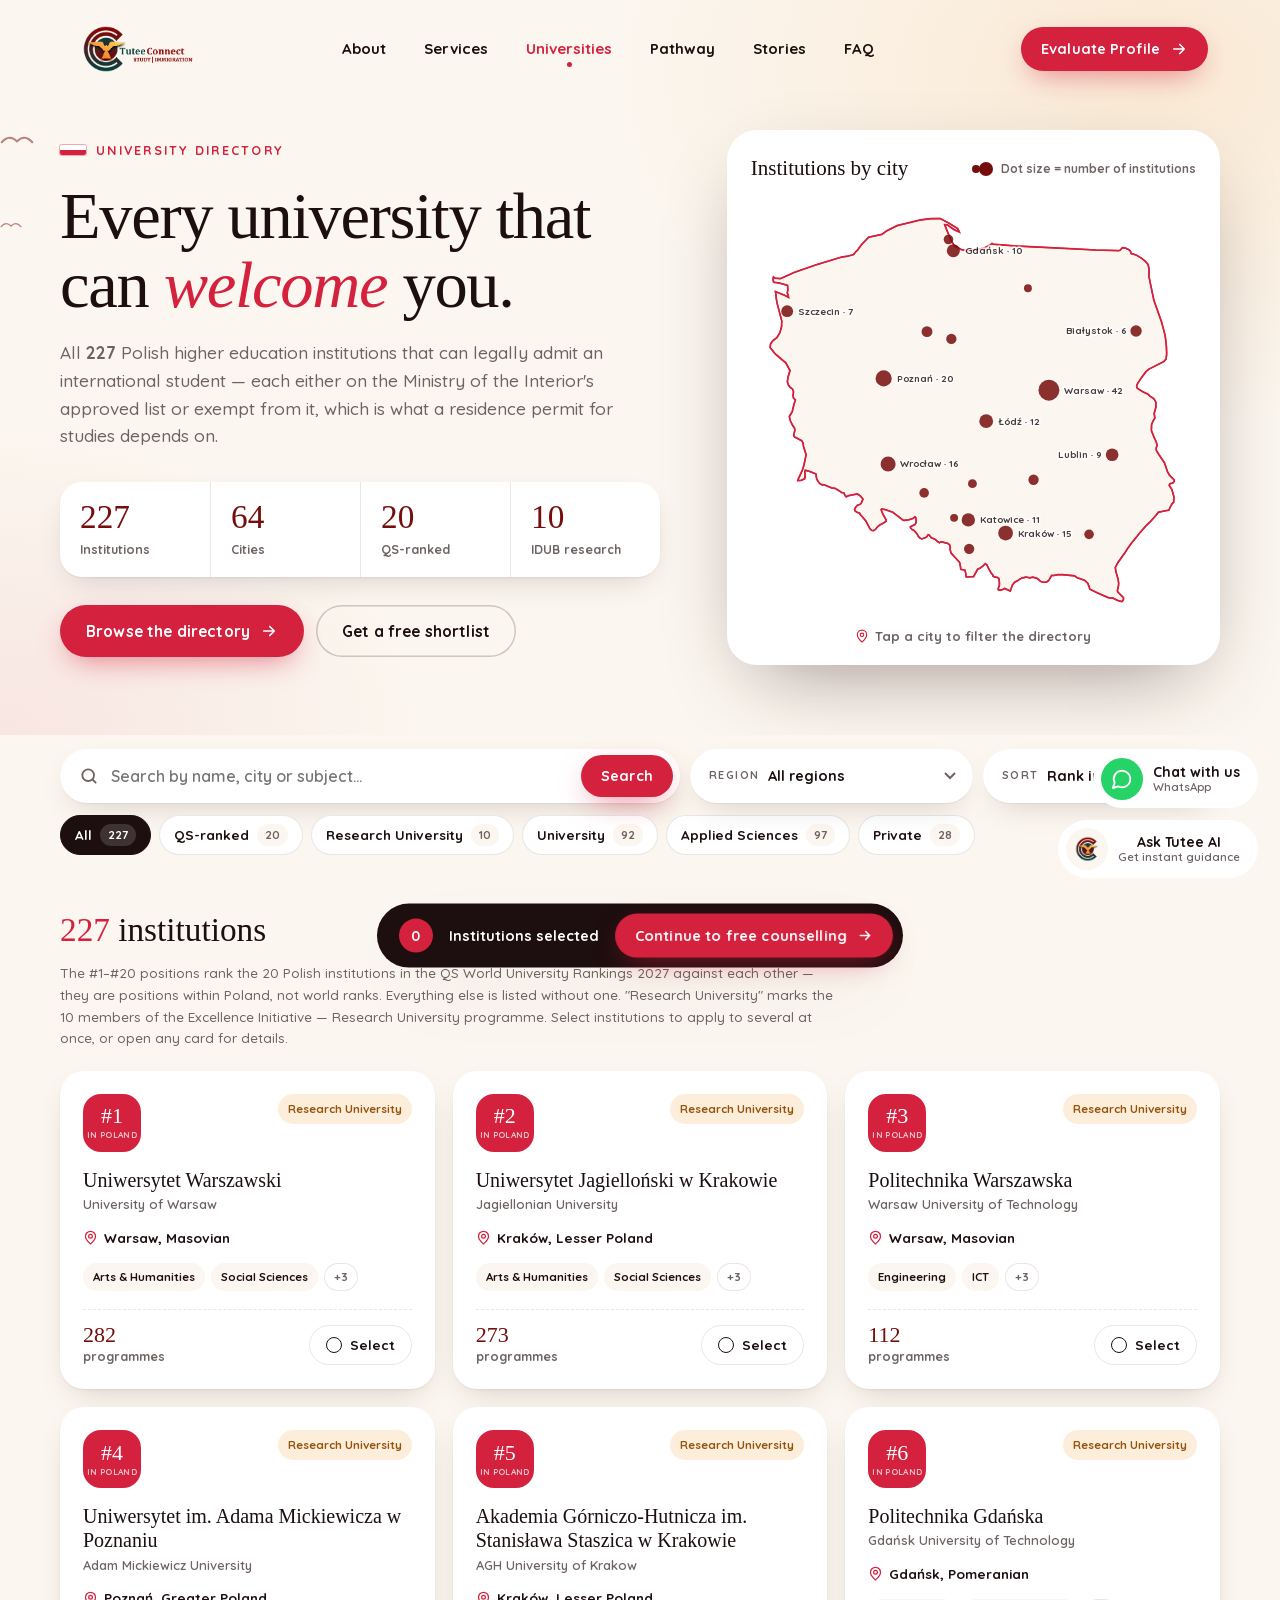
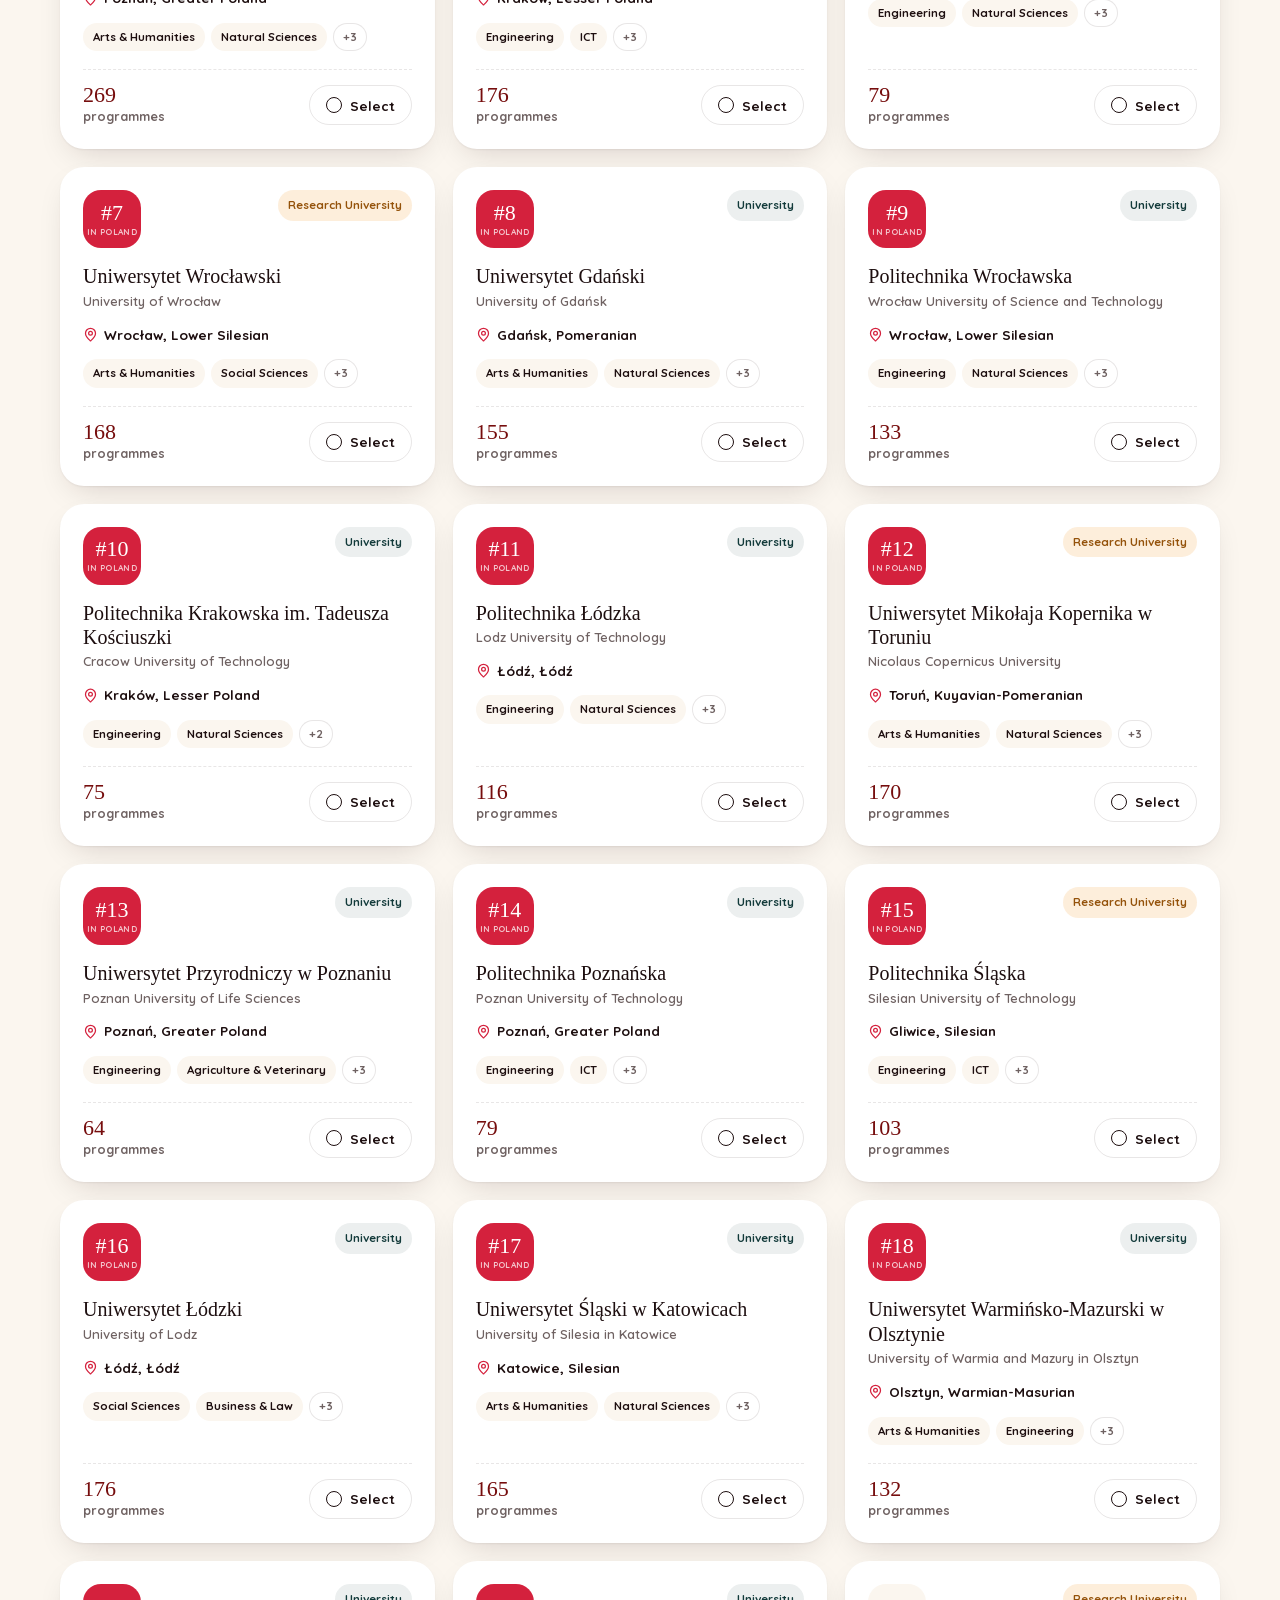
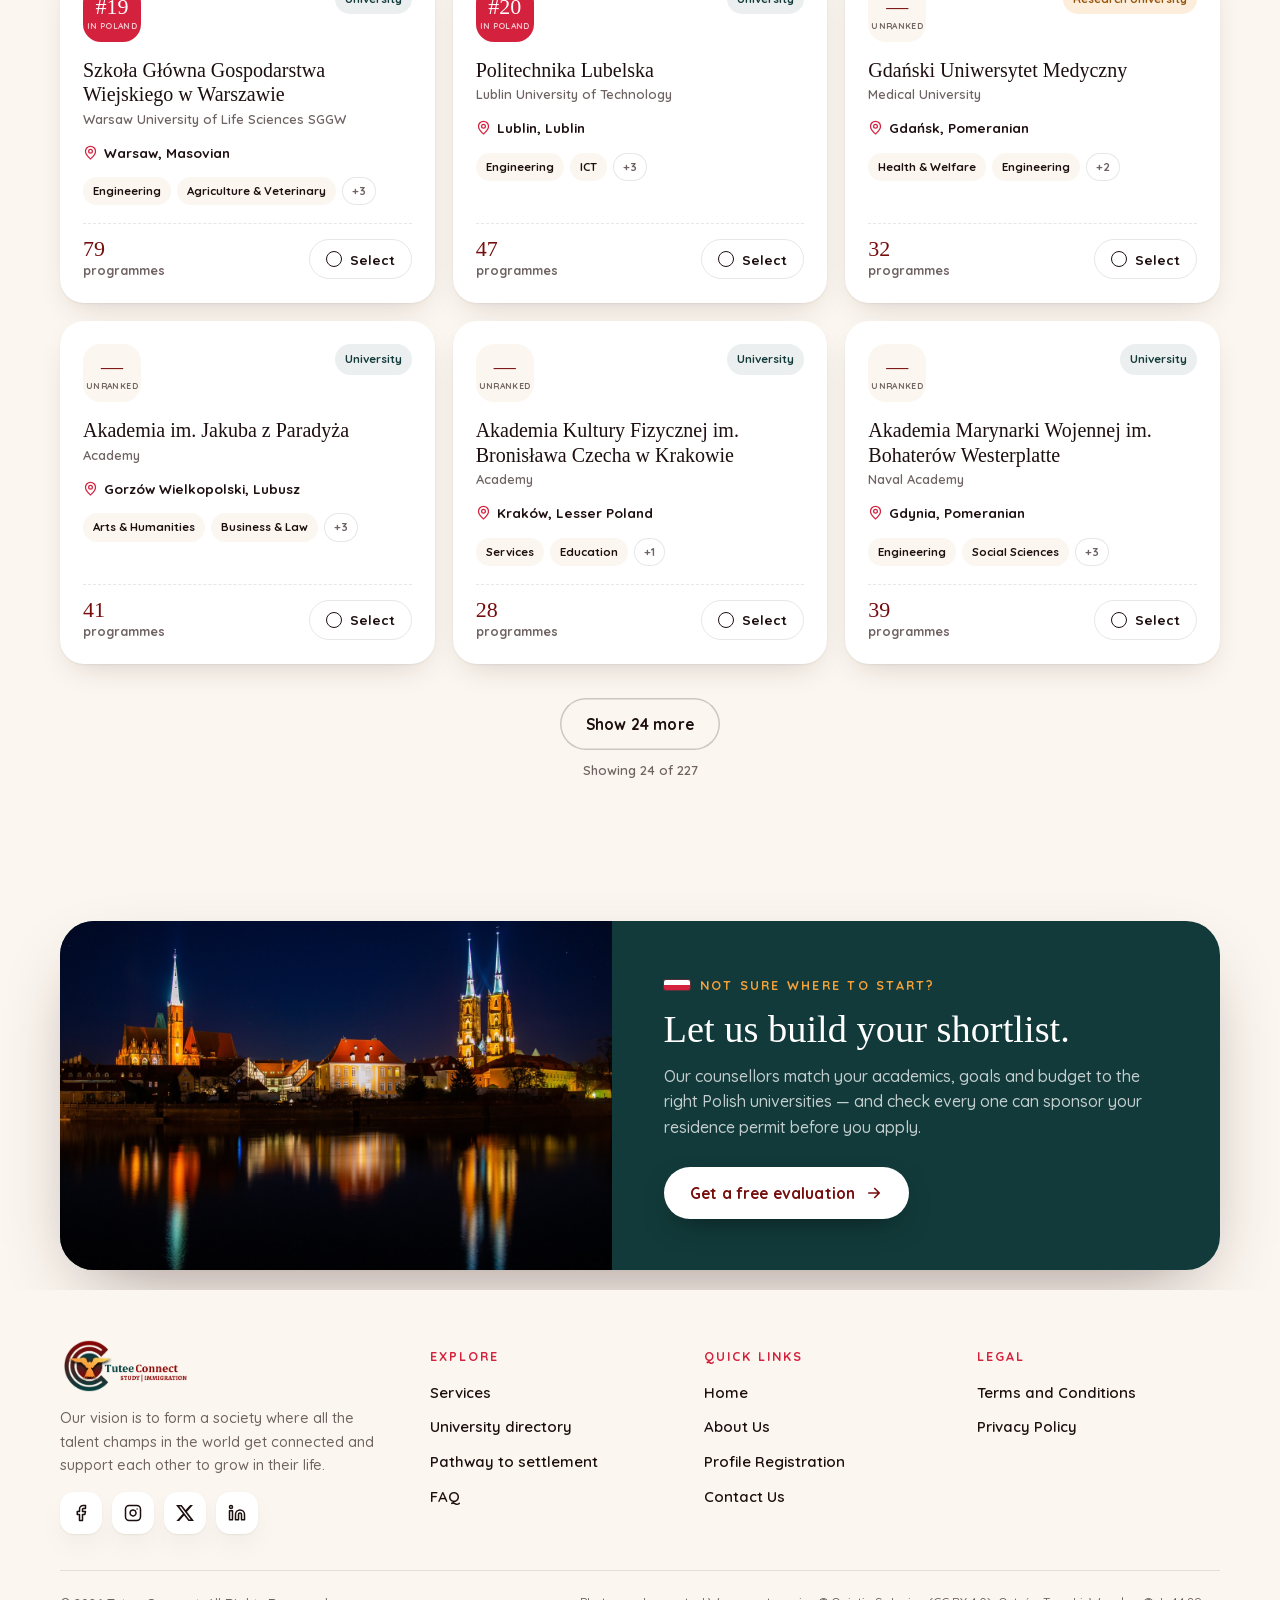
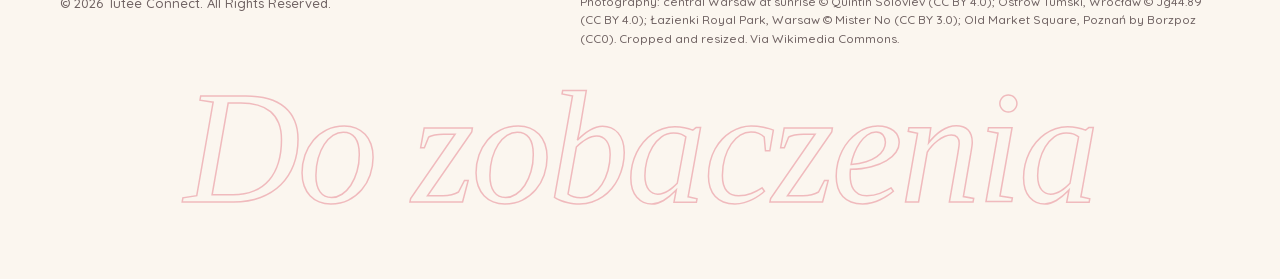
==== commit 1dd40e41: "UI fixes Added country flags, fixed minor bugs, and styled the drop downs." ====
--- a/universities.html
+++ b/universities.html
@@ -2,7 +2,7 @@
 <html lang="en">
 <head>
   <meta charset="UTF-8">
-  <meta name="viewport" content="width=device-width, initial-scale=1.0">
+  <meta name="viewport" content="width=device-width, initial-scale=1.0, viewport-fit=cover">
   <meta name="color-scheme" content="light">
   <meta name="theme-color" content="#760d0d">
   <title>Polish Universities — Tutee Connect</title>
@@ -66,8 +66,6 @@
   </defs>
 </svg>
 
-<div class="curtain" aria-hidden="true"><span></span><span></span><div class="curtain-logo"><img src="./assets/img/logo/icon.png" alt=""></div></div>
-<div class="progress" aria-hidden="true"></div>
 
 <header class="site-header" data-header>
   <div class="wrap">
@@ -108,67 +106,85 @@
     <div class="bird" style="top:30%;width:22px;animation-duration:36s;animation-delay:-20s"><svg viewBox="0 0 40 20"><path d="M2 12 Q11 2 20 11 Q29 2 38 12" fill="none" stroke="currentColor" stroke-width="2.4" stroke-linecap="round"/></svg></div>
   </div>
   <div class="wrap u-hero-grid">
-    <div>
-      <span class="eyebrow" data-hero style="--d:.1s">Elite placement partners</span>
+    <div class="u-hero-copy">
+      <span class="eyebrow" data-hero style="--d:.1s">University directory</span>
       <h1 class="display" data-hero style="--d:.2s">Every university that can <em>welcome</em> you.</h1>
-      <p class="lede" data-hero style="--d:.3s">Explore all <b>227</b> higher education institutions across Poland that can legally admit an international student — each one either exempt from the Ministry of the Interior's approval requirement or on its published approved list, which is what a residence permit for studies depends on. We secure direct admission pathways at them.</p>
+      <p class="lede" data-hero style="--d:.3s">All <b>227</b> Polish higher education institutions that can legally admit an international student — each either on the Ministry of the Interior's approved list or exempt from it, which is what a residence permit for studies depends on.</p>
       <div class="u-stats" data-hero style="--d:.4s">
         <div><b data-count="227">0</b><span>Institutions</span></div>
         <div><b data-count="64">0</b><span>Cities</span></div>
         <div><b data-count="20">0</b><span>QS-ranked</span></div>
         <div><b data-count="10">0</b><span>IDUB research</span></div>
       </div>
-    </div>
-    <div class="u-map" data-hero style="--d:.3s">
-      <div class="pl-map in">
-        <svg viewBox="-20 -20 640 610" role="group" aria-label="Map of Poland — choose a city to filter the directory">
-          <path class="land" d="M12.8,101.2 L35.0,96.5 L93.2,75.7 L139.8,47.3 L166.0,37.8 L206.8,21.8 L252.2,15.1 L279.6,36.0 L262.1,36.0 L265.0,50.1 L270.9,58.7 L291.3,61.5 L328.0,52.0 L378.6,56.8 L436.9,63.4 L489.3,60.6 L512.6,59.6 L553.4,80.4 L552.2,99.3 L577.9,170.3 L575.5,217.6 L535.9,257.4 L562.1,317.0 L559.2,340.6 L588.3,392.7 L579.6,433.3 L550.5,449.4 L503.9,496.7 L515.5,558.2 L498.6,560.1 L460.2,531.8 L413.6,529.9 L384.5,529.9 L358.3,539.3 L337.9,548.8 L317.5,510.9 L291.3,529.9 L282.5,518.5 L268.0,482.5 L233.0,473.1 L212.6,447.5 L168.9,430.5 L128.2,413.5 L139.8,458.9 L116.5,416.3 L81.6,397.4 L47.8,390.8 L58.3,354.8 L42.5,321.7 L35.0,283.9 L32.0,227.1 L8.7,203.4 L26.2,165.6 L12.8,101.2Z"/>
-          <path class="land-draw" d="M12.8,101.2 L35.0,96.5 L93.2,75.7 L139.8,47.3 L166.0,37.8 L206.8,21.8 L252.2,15.1 L279.6,36.0 L262.1,36.0 L265.0,50.1 L270.9,58.7 L291.3,61.5 L328.0,52.0 L378.6,56.8 L436.9,63.4 L489.3,60.6 L512.6,59.6 L553.4,80.4 L552.2,99.3 L577.9,170.3 L575.5,217.6 L535.9,257.4 L562.1,317.0 L559.2,340.6 L588.3,392.7 L579.6,433.3 L550.5,449.4 L503.9,496.7 L515.5,558.2 L498.6,560.1 L460.2,531.8 L413.6,529.9 L384.5,529.9 L358.3,539.3 L337.9,548.8 L317.5,510.9 L291.3,529.9 L282.5,518.5 L268.0,482.5 L233.0,473.1 L212.6,447.5 L168.9,430.5 L128.2,413.5 L139.8,458.9 L116.5,416.3 L81.6,397.4 L47.8,390.8 L58.3,354.8 L42.5,321.7 L35.0,283.9 L32.0,227.1 L8.7,203.4 L26.2,165.6 L12.8,101.2Z"/>
-          <g data-umap-cities></g>
-        </svg>
-      </div>
-      <p class="u-map-hint">Tap a city to filter the directory</p>
+      <div class="u-hero-cta" data-hero style="--d:.5s">
+        <a class="btn" href="#directory" data-jump-directory>Browse the directory <svg class="arrow" width="18" height="18"><use href="#i-arrow"/></svg></a>
+        <a class="btn ghost" href="./index.html#contact">Get a free shortlist</a>
+      </div>
+    </div>
+    <div class="u-map-card" data-hero style="--d:.3s">
+      <div class="u-map-head"><b>Institutions by city</b><span><i class="dot-key"></i>Dot size = number of institutions</span></div>
+      <div class="u-map">
+        <div class="pl-map in">
+          <svg viewBox="-20 -20 640 610" role="group" aria-label="Map of Poland — choose a city to filter the directory">
+            <path class="land" d="M559.4,329.6 L562.5,336.1 L563.8,341.2 L562.5,345.2 L562.9,349.2 L565.7,353.5 L574.5,366.6 L578.8,379.3 L581.6,384.2 L588.0,390.6 L588.6,393.3 L586.0,395.7 L583.9,396.0 L582.2,396.6 L581.2,398.9 L582.8,401.3 L585.1,404.8 L587.9,414.9 L587.7,423.0 L585.5,425.1 L582.7,430.0 L580.8,434.4 L565.6,437.5 L562.0,442.3 L553.7,451.5 L548.0,456.8 L539.6,466.4 L526.3,482.8 L521.4,489.7 L517.8,495.4 L507.1,510.5 L503.8,516.9 L504.4,522.1 L507.9,534.4 L508.6,540.0 L508.0,545.1 L506.8,549.7 L507.0,551.7 L510.2,555.0 L515.3,560.2 L515.6,562.0 L514.8,564.3 L513.1,566.0 L506.8,564.2 L499.7,560.6 L497.3,561.1 L493.5,560.2 L477.7,553.4 L467.1,548.1 L466.1,544.6 L464.1,539.6 L459.5,535.4 L449.2,531.8 L445.0,528.9 L428.1,527.3 L420.8,527.3 L415.6,528.5 L412.3,528.3 L407.8,535.8 L404.6,537.9 L400.0,538.1 L396.0,536.8 L391.9,532.9 L385.3,530.9 L380.6,531.8 L377.1,531.0 L374.1,530.8 L373.0,531.6 L370.6,531.5 L367.1,533.3 L363.2,536.0 L359.0,538.0 L355.7,542.3 L352.8,550.8 L344.6,547.0 L341.8,548.6 L337.9,549.7 L335.3,548.6 L335.9,545.7 L337.1,542.4 L337.1,537.8 L336.3,532.7 L333.7,531.1 L329.9,530.4 L327.9,529.4 L327.7,527.8 L325.8,525.6 L322.4,520.1 L319.2,513.4 L316.9,511.4 L313.7,514.6 L308.8,518.2 L305.8,519.5 L299.9,530.1 L289.4,530.4 L288.7,525.5 L287.6,520.8 L281.5,519.6 L281.3,516.8 L280.0,509.8 L267.6,496.2 L266.1,490.5 L266.6,488.3 L265.7,484.7 L263.1,482.5 L253.3,479.9 L250.8,481.4 L248.5,479.9 L244.9,476.6 L238.8,473.9 L238.1,472.6 L235.9,470.2 L234.6,469.9 L233.8,471.3 L232.0,473.4 L225.7,475.9 L223.2,474.8 L220.9,472.6 L218.2,467.9 L214.4,463.7 L211.3,462.2 L209.5,460.1 L209.1,458.4 L216.1,454.9 L217.6,451.4 L216.7,445.0 L215.6,444.2 L212.9,446.4 L207.0,448.3 L201.7,449.1 L198.9,449.1 L183.6,437.4 L173.6,433.9 L167.8,432.8 L167.1,434.0 L169.8,440.6 L174.4,448.7 L174.1,450.8 L168.7,454.1 L165.5,455.6 L161.9,458.4 L158.8,462.3 L156.1,464.0 L153.7,463.6 L151.3,461.7 L144.9,449.8 L136.9,440.6 L136.0,438.5 L133.5,438.1 L130.0,436.0 L128.8,433.2 L130.5,430.2 L133.0,427.5 L137.3,425.9 L138.6,424.3 L139.4,422.0 L141.0,419.0 L140.5,417.9 L137.5,414.4 L132.9,411.2 L120.4,413.6 L116.9,415.4 L115.0,413.1 L113.5,409.8 L110.3,409.2 L106.0,406.2 L100.8,403.2 L95.8,402.4 L85.3,398.1 L81.3,397.9 L78.9,396.4 L76.5,393.2 L74.4,389.7 L73.3,382.5 L65.6,379.3 L57.9,377.2 L57.4,378.3 L57.7,385.5 L57.3,389.3 L52.2,391.7 L47.2,391.9 L47.5,390.7 L53.5,377.8 L56.2,369.6 L59.2,354.7 L55.5,342.9 L54.5,337.4 L52.8,334.7 L42.2,329.0 L41.4,327.0 L43.1,319.2 L42.3,316.0 L39.7,312.5 L36.4,305.6 L35.1,299.8 L39.3,292.9 L40.4,287.9 L42.2,281.0 L43.6,277.2 L43.9,276.2 L41.1,273.5 L40.4,269.7 L41.1,264.3 L39.6,260.3 L35.9,257.6 L33.5,254.2 L32.3,249.9 L33.2,243.1 L36.1,233.9 L30.0,222.8 L14.8,209.8 L7.5,200.8 L8.1,195.6 L11.3,190.9 L17.1,186.7 L21.5,179.3 L24.0,170.4 L24.0,168.7 L24.2,162.4 L17.4,136.6 L16.3,130.1 L15.5,122.3 L15.1,120.2 L28.4,125.7 L34.0,128.7 L33.3,125.3 L32.2,122.3 L32.9,117.9 L32.6,111.3 L20.5,108.0 L12.5,106.8 L11.6,102.3 L12.3,99.3 L14.6,101.0 L22.4,101.7 L41.7,92.9 L75.1,81.3 L110.7,70.5 L119.0,69.4 L127.4,67.1 L130.5,63.1 L133.5,60.4 L138.4,53.2 L149.1,42.2 L168.1,38.1 L175.2,32.9 L190.0,25.5 L223.8,17.3 L238.0,15.5 L251.8,15.2 L264.2,21.7 L277.2,29.8 L279.6,34.6 L272.5,31.6 L262.2,24.4 L258.4,24.1 L267.2,46.0 L272.0,53.8 L281.7,59.6 L289.8,61.6 L314.9,58.0 L323.8,53.4 L326.4,51.1 L328.7,52.3 L345.1,53.5 L361.6,54.8 L388.2,56.1 L415.9,57.5 L444.6,58.9 L475.8,60.5 L508.6,61.4 L510.6,60.8 L513.9,57.1 L518.0,57.6 L522.8,59.9 L525.1,61.6 L526.0,63.5 L526.6,65.8 L529.3,66.2 L534.1,67.9 L540.6,71.8 L545.7,75.6 L550.6,81.0 L552.2,87.1 L552.3,94.0 L552.0,98.5 L552.4,100.3 L559.1,132.5 L570.1,163.6 L574.2,178.6 L575.8,186.6 L577.1,198.3 L577.5,206.4 L577.5,211.0 L576.7,217.3 L573.4,221.0 L552.1,231.7 L548.1,235.1 L541.8,243.4 L536.1,251.9 L534.7,254.9 L534.4,256.8 L535.6,259.6 L543.2,264.2 L550.9,267.9 L553.4,270.6 L559.0,274.2 L561.1,277.3 L562.2,280.1 L562.1,286.5 L559.6,295.3 L560.6,302.0 L558.0,306.4 L555.9,311.4 L555.6,320.0 L559.4,329.6Z"/>
+            <path class="land-draw" d="M559.4,329.6 L562.5,336.1 L563.8,341.2 L562.5,345.2 L562.9,349.2 L565.7,353.5 L574.5,366.6 L578.8,379.3 L581.6,384.2 L588.0,390.6 L588.6,393.3 L586.0,395.7 L583.9,396.0 L582.2,396.6 L581.2,398.9 L582.8,401.3 L585.1,404.8 L587.9,414.9 L587.7,423.0 L585.5,425.1 L582.7,430.0 L580.8,434.4 L565.6,437.5 L562.0,442.3 L553.7,451.5 L548.0,456.8 L539.6,466.4 L526.3,482.8 L521.4,489.7 L517.8,495.4 L507.1,510.5 L503.8,516.9 L504.4,522.1 L507.9,534.4 L508.6,540.0 L508.0,545.1 L506.8,549.7 L507.0,551.7 L510.2,555.0 L515.3,560.2 L515.6,562.0 L514.8,564.3 L513.1,566.0 L506.8,564.2 L499.7,560.6 L497.3,561.1 L493.5,560.2 L477.7,553.4 L467.1,548.1 L466.1,544.6 L464.1,539.6 L459.5,535.4 L449.2,531.8 L445.0,528.9 L428.1,527.3 L420.8,527.3 L415.6,528.5 L412.3,528.3 L407.8,535.8 L404.6,537.9 L400.0,538.1 L396.0,536.8 L391.9,532.9 L385.3,530.9 L380.6,531.8 L377.1,531.0 L374.1,530.8 L373.0,531.6 L370.6,531.5 L367.1,533.3 L363.2,536.0 L359.0,538.0 L355.7,542.3 L352.8,550.8 L344.6,547.0 L341.8,548.6 L337.9,549.7 L335.3,548.6 L335.9,545.7 L337.1,542.4 L337.1,537.8 L336.3,532.7 L333.7,531.1 L329.9,530.4 L327.9,529.4 L327.7,527.8 L325.8,525.6 L322.4,520.1 L319.2,513.4 L316.9,511.4 L313.7,514.6 L308.8,518.2 L305.8,519.5 L299.9,530.1 L289.4,530.4 L288.7,525.5 L287.6,520.8 L281.5,519.6 L281.3,516.8 L280.0,509.8 L267.6,496.2 L266.1,490.5 L266.6,488.3 L265.7,484.7 L263.1,482.5 L253.3,479.9 L250.8,481.4 L248.5,479.9 L244.9,476.6 L238.8,473.9 L238.1,472.6 L235.9,470.2 L234.6,469.9 L233.8,471.3 L232.0,473.4 L225.7,475.9 L223.2,474.8 L220.9,472.6 L218.2,467.9 L214.4,463.7 L211.3,462.2 L209.5,460.1 L209.1,458.4 L216.1,454.9 L217.6,451.4 L216.7,445.0 L215.6,444.2 L212.9,446.4 L207.0,448.3 L201.7,449.1 L198.9,449.1 L183.6,437.4 L173.6,433.9 L167.8,432.8 L167.1,434.0 L169.8,440.6 L174.4,448.7 L174.1,450.8 L168.7,454.1 L165.5,455.6 L161.9,458.4 L158.8,462.3 L156.1,464.0 L153.7,463.6 L151.3,461.7 L144.9,449.8 L136.9,440.6 L136.0,438.5 L133.5,438.1 L130.0,436.0 L128.8,433.2 L130.5,430.2 L133.0,427.5 L137.3,425.9 L138.6,424.3 L139.4,422.0 L141.0,419.0 L140.5,417.9 L137.5,414.4 L132.9,411.2 L120.4,413.6 L116.9,415.4 L115.0,413.1 L113.5,409.8 L110.3,409.2 L106.0,406.2 L100.8,403.2 L95.8,402.4 L85.3,398.1 L81.3,397.9 L78.9,396.4 L76.5,393.2 L74.4,389.7 L73.3,382.5 L65.6,379.3 L57.9,377.2 L57.4,378.3 L57.7,385.5 L57.3,389.3 L52.2,391.7 L47.2,391.9 L47.5,390.7 L53.5,377.8 L56.2,369.6 L59.2,354.7 L55.5,342.9 L54.5,337.4 L52.8,334.7 L42.2,329.0 L41.4,327.0 L43.1,319.2 L42.3,316.0 L39.7,312.5 L36.4,305.6 L35.1,299.8 L39.3,292.9 L40.4,287.9 L42.2,281.0 L43.6,277.2 L43.9,276.2 L41.1,273.5 L40.4,269.7 L41.1,264.3 L39.6,260.3 L35.9,257.6 L33.5,254.2 L32.3,249.9 L33.2,243.1 L36.1,233.9 L30.0,222.8 L14.8,209.8 L7.5,200.8 L8.1,195.6 L11.3,190.9 L17.1,186.7 L21.5,179.3 L24.0,170.4 L24.0,168.7 L24.2,162.4 L17.4,136.6 L16.3,130.1 L15.5,122.3 L15.1,120.2 L28.4,125.7 L34.0,128.7 L33.3,125.3 L32.2,122.3 L32.9,117.9 L32.6,111.3 L20.5,108.0 L12.5,106.8 L11.6,102.3 L12.3,99.3 L14.6,101.0 L22.4,101.7 L41.7,92.9 L75.1,81.3 L110.7,70.5 L119.0,69.4 L127.4,67.1 L130.5,63.1 L133.5,60.4 L138.4,53.2 L149.1,42.2 L168.1,38.1 L175.2,32.9 L190.0,25.5 L223.8,17.3 L238.0,15.5 L251.8,15.2 L264.2,21.7 L277.2,29.8 L279.6,34.6 L272.5,31.6 L262.2,24.4 L258.4,24.1 L267.2,46.0 L272.0,53.8 L281.7,59.6 L289.8,61.6 L314.9,58.0 L323.8,53.4 L326.4,51.1 L328.7,52.3 L345.1,53.5 L361.6,54.8 L388.2,56.1 L415.9,57.5 L444.6,58.9 L475.8,60.5 L508.6,61.4 L510.6,60.8 L513.9,57.1 L518.0,57.6 L522.8,59.9 L525.1,61.6 L526.0,63.5 L526.6,65.8 L529.3,66.2 L534.1,67.9 L540.6,71.8 L545.7,75.6 L550.6,81.0 L552.2,87.1 L552.3,94.0 L552.0,98.5 L552.4,100.3 L559.1,132.5 L570.1,163.6 L574.2,178.6 L575.8,186.6 L577.1,198.3 L577.5,206.4 L577.5,211.0 L576.7,217.3 L573.4,221.0 L552.1,231.7 L548.1,235.1 L541.8,243.4 L536.1,251.9 L534.7,254.9 L534.4,256.8 L535.6,259.6 L543.2,264.2 L550.9,267.9 L553.4,270.6 L559.0,274.2 L561.1,277.3 L562.2,280.1 L562.1,286.5 L559.6,295.3 L560.6,302.0 L558.0,306.4 L555.9,311.4 L555.6,320.0 L559.4,329.6Z"/>
+            <g data-umap-cities></g>
+          </svg>
+        </div>
+      </div>
+      <p class="u-map-hint"><svg width="14" height="14"><use href="#i-pin"/></svg>Tap a city to filter the directory</p>
     </div>
   </div>
 </section>
 
-<div class="u-tools" data-u-tools>
-  <div class="wrap">
-    <div class="searchbar">
-      <svg><use href="#i-search"/></svg>
-      <input type="search" data-uni-search placeholder="Search all 227 institutions by name, city or subject…" aria-label="Search institutions" autocomplete="off">
-      <button type="button" class="clear hidden" data-uni-clear>Clear</button>
-      <button type="button" class="btn sm" data-uni-show-results>Search</button>
-    </div>
-    <div class="filters" role="toolbar" aria-label="Filter by type">
-      <button type="button" class="pill on" data-type-filter="">All <i data-type-count=""></i></button>
-      <button type="button" class="pill" data-type-filter="ranked">QS-ranked <i data-type-count="ranked"></i></button>
-      <button type="button" class="pill" data-type-filter="Research University">Research University <i data-type-count="Research University"></i></button>
-      <button type="button" class="pill" data-type-filter="University">University <i data-type-count="University"></i></button>
-      <button type="button" class="pill" data-type-filter="University of Applied Sciences">Applied Sciences <i data-type-count="University of Applied Sciences"></i></button>
-      <button type="button" class="pill" data-type-filter="Private University">Private <i data-type-count="Private University"></i></button>
-      <label class="pill"><span class="sr-only">Region</span><select data-region-filter aria-label="Filter by region"><option value="">All regions</option></select></label>
-    </div>
-  </div>
-</div>
-
-<section class="wrap" style="padding-bottom:40px">
-  <div class="dir-meta">
-    <div>
-      <h2><b data-uni-count-n>227</b> <span data-uni-count-noun>institutions</span> <span data-uni-count-scope></span></h2>
-      <p class="dir-note">Ranked positions are shown for the 20 Polish institutions in the QS World University Rankings 2027. Universities of applied sciences, private universities and specialist institutions that published world rankings do not cover are listed without a position. "Research University" marks the 10 members of the Ministry's Excellence Initiative — Research University programme, which is not the same set.</p>
-    </div>
-  </div>
-  <div data-uni-results>
-    <div class="u-grid" data-uni-grid></div>
-    <div class="more-wrap" data-uni-more-wrap><button type="button" class="btn ghost" data-uni-more>Load more universities</button></div>
-  </div>
-  <div class="empty hidden" data-uni-empty>
-    <svg viewBox="0 0 200 200" width="90" height="90" style="margin:auto;color:var(--red);opacity:.3" aria-hidden="true"><use href="#rosette"/></svg>
-    <h3>No institutions found</h3>
-    <p>Try a different spelling, a city name, or clear the filters.</p>
-  </div>
-
+<div class="dir-shell" id="directory">
+  <div class="u-tools" data-u-tools>
+    <div class="wrap">
+      <div class="tools-row">
+        <div class="searchbar">
+          <svg width="20" height="20"><use href="#i-search"/></svg>
+          <input type="search" data-uni-search placeholder="Search by name, city or subject…" aria-label="Search institutions" autocomplete="off">
+          <button type="button" class="clear hidden" data-uni-clear>Clear</button>
+          <button type="button" class="btn sm" data-uni-show-results>Search</button>
+        </div>
+        <label class="select-pill"><span>Region</span><select data-region-filter aria-label="Filter by region"><option value="">All regions</option></select></label>
+        <label class="select-pill"><span>Sort</span><select data-uni-sort aria-label="Sort institutions">
+          <option value="rank">Rank in Poland</option>
+          <option value="name">Name A–Z</option>
+          <option value="programmes">Most programmes</option>
+        </select></label>
+      </div>
+      <div class="filters" role="toolbar" aria-label="Filter by type">
+        <button type="button" class="pill on" data-type-filter="">All <i data-type-count=""></i></button>
+        <button type="button" class="pill" data-type-filter="ranked">QS-ranked <i data-type-count="ranked"></i></button>
+        <button type="button" class="pill" data-type-filter="Research University">Research University <i data-type-count="Research University"></i></button>
+        <button type="button" class="pill" data-type-filter="University">University <i data-type-count="University"></i></button>
+        <button type="button" class="pill" data-type-filter="University of Applied Sciences">Applied Sciences <i data-type-count="University of Applied Sciences"></i></button>
+        <button type="button" class="pill" data-type-filter="Private University">Private <i data-type-count="Private University"></i></button>
+      </div>
+    </div>
+  </div>
+
+  <section class="wrap dir-body">
+    <div class="dir-meta">
+      <div>
+        <h2><b data-uni-count-n>227</b> <span data-uni-count-noun>institutions</span> <span data-uni-count-scope></span></h2>
+        <p class="dir-note">The #1–#20 positions rank the 20 Polish institutions in the QS World University Rankings 2027 against each other — they are positions within Poland, not world ranks. Everything else is listed without one. "Research University" marks the 10 members of the Excellence Initiative — Research University programme. Select institutions to apply to several at once, or open any card for details.</p>
+      </div>
+    </div>
+    <div data-uni-results>
+      <div class="u-grid" data-uni-grid></div>
+      <div class="more-wrap" data-uni-more-wrap><button type="button" class="btn ghost" data-uni-more>Show more universities</button><p class="more-note" data-uni-shown></p></div>
+    </div>
+    <div class="empty hidden" data-uni-empty>
+      <svg viewBox="0 0 200 200" width="90" height="90" style="margin:auto;color:var(--red);opacity:.3" aria-hidden="true"><use href="#rosette"/></svg>
+      <h3>No institutions found</h3>
+      <p>Try a different spelling, a city name, or clear the filters.</p>
+    </div>
+  </section>
+</div>
+
+<section class="wrap u-cta-wrap">
   <div class="family u-cta" data-reveal>
     <div class="img"><img src="./assets/img/photos/poland-city.jpg" alt="Ostrów Tumski in Wrocław at night" loading="lazy"></div>
     <div class="copy">
@@ -184,34 +200,7 @@
 <div class="tray" data-uni-bar role="status">
   <span class="c" data-uni-bar-count>0</span>
   <span data-uni-bar-noun>Institutions selected</span>
-  <button type="button" class="btn sm" data-uni-proceed>Proceed to application <svg class="arrow" width="16" height="16"><use href="#i-arrow"/></svg></button>
-</div>
-
-<div class="modal" data-uni-modal aria-hidden="true">
-  <div class="form-card" role="dialog" aria-modal="true" aria-labelledby="modal-title">
-    <button type="button" class="x" data-uni-modal-close aria-label="Close"><svg width="18" height="18"><use href="#i-x"/></svg></button>
-    <h3 id="modal-title">Submit application</h3>
-    <p class="sub">Your shortlist:</p>
-    <div class="picked" data-uni-picked></div>
-    <form data-lead-form novalidate>
-  <input type="hidden" name="access_key" value="">
-  <input type="hidden" name="subject" value="New Lead from Tutee Connect Landing Page!">
-  <input type="hidden" name="from_name" value="Tutee Connect Notification System">
-  <input type="checkbox" name="botcheck" class="hidden" tabindex="-1" autocomplete="off">
-  <div class="alert ok hidden" data-form-success role="status"><svg width="20" height="20"><use href="#i-check"/></svg>Profile submitted successfully! We will contact you soon.</div>
-  <div class="alert err hidden" data-form-error role="alert"><span data-form-error-text>Submission failed. Please try again.</span></div>
-  <div class="field"><input id="m-name" name="name" type="text" placeholder=" " required autocomplete="name"><label for="m-name">Your name *</label></div>
-  <div class="field phone">
-    <select name="country_code" aria-label="Country code"><option value="+971">AE (+971)</option><option value="+93">AF (+93)</option><option value="+54">AR (+54)</option><option value="+43">AT (+43)</option><option value="+61">AU (+61)</option><option value="+32">BE (+32)</option><option value="+55">BR (+55)</option><option value="+41">CH (+41)</option><option value="+56">CL (+56)</option><option value="+86">CN (+86)</option><option value="+57">CO (+57)</option><option value="+49">DE (+49)</option><option value="+45">DK (+45)</option><option value="+213">DZ (+213)</option><option value="+20">EG (+20)</option><option value="+34">ES (+34)</option><option value="+358">FI (+358)</option><option value="+33">FR (+33)</option><option value="+30">GR (+30)</option><option value="+36">HU (+36)</option><option value="+62">ID (+62)</option><option value="+353">IE (+353)</option><option value="+91" selected>IN (+91)</option><option value="+98">IR (+98)</option><option value="+39">IT (+39)</option><option value="+81">JP (+81)</option><option value="+254">KE (+254)</option><option value="+82">KR (+82)</option><option value="+94">LK (+94)</option><option value="+212">MA (+212)</option><option value="+95">MM (+95)</option><option value="+52">MX (+52)</option><option value="+60">MY (+60)</option><option value="+234">NG (+234)</option><option value="+31">NL (+31)</option><option value="+47">NO (+47)</option><option value="+64">NZ (+64)</option><option value="+51">PE (+51)</option><option value="+63">PH (+63)</option><option value="+92">PK (+92)</option><option value="+48">PL (+48)</option><option value="+351">PT (+351)</option><option value="+974">QA (+974)</option><option value="+40">RO (+40)</option><option value="+7">RU/KZ (+7)</option><option value="+966">SA (+966)</option><option value="+46">SE (+46)</option><option value="+65">SG (+65)</option><option value="+66">TH (+66)</option><option value="+216">TN (+216)</option><option value="+90">TR (+90)</option><option value="+255">TZ (+255)</option><option value="+380">UA (+380)</option><option value="+256">UG (+256)</option><option value="+44">UK (+44)</option><option value="+1">US/CA (+1)</option><option value="+58">VE (+58)</option><option value="+84">VN (+84)</option><option value="+27">ZA (+27)</option></select>
-    <div class="inner"><input id="m-phone" name="phone_number" type="tel" placeholder=" " required autocomplete="tel-national"><label for="m-phone">Phone number *</label></div>
-  </div>
-  <div class="field"><input id="m-email" name="email" type="email" placeholder=" " required autocomplete="email"><label for="m-email">Your email *</label></div>
-  <input type="hidden" name="destination" value="General Poland Inquiry" data-destination-input>
-  <div class="dest"><svg width="20" height="20"><use href="#i-cap"/></svg><div><small>Enquiry for</small><span data-destination-label>General Poland Inquiry</span></div></div>
-  <button class="btn" type="submit" data-submit-btn data-uni-modal-submit>Submit profile</button>
-</form>
-
-  </div>
+  <button type="button" class="btn sm" data-uni-proceed>Continue to free counselling <svg class="arrow" width="16" height="16"><use href="#i-arrow"/></svg></button>
 </div>
 
 <footer class="footer">
@@ -257,12 +246,12 @@
       <span>© 2026 Tutee Connect. All Rights Reserved.</span>
       <span class="credit" data-photo-credit>Photography: central Warsaw at sunrise © Quintin Soloviev (CC BY 4.0); Ostrów Tumski, Wrocław © Jg44.89 (CC BY 4.0); Łazienki Royal Park, Warsaw © Mister No (CC BY 3.0); Old Market Square, Poznań by Borzpoz (CC0). Cropped and resized. Via Wikimedia Commons.</span>
     </div>
-    <div class="big-word" aria-hidden="true">Do zobaczenia</div>
+    <div class="big-word" aria-hidden="true" data-glow-word data-text="Do zobaczenia">Do zobaczenia</div>
   </div>
 </footer>
 
 <div class="fab-wrap">
-  <a class="fab wa" href="https://wa.me/917010902329" target="_blank" rel="noopener noreferrer" aria-label="Chat with us on WhatsApp">
+  <a class="fab wa" href="https://wa.me/917358364959" target="_blank" rel="noopener noreferrer" aria-label="Chat with us on WhatsApp">
     <span class="ico"><svg width="22" height="22"><use href="#i-chat"/></svg></span>
     <span class="txt">Chat with us<small>WhatsApp</small></span>
   </a>
@@ -284,10 +273,11 @@
   <div class="chat-promo"><span>Free consultation available</span><button type="button" data-chat-contact>Book now</button></div>
   <div class="chat-msgs" data-chat-messages>
     <div class="chips" data-chat-chips>
-      <button type="button" data-chat-chip>How to get a Polish Student Visa?</button>
-      <button type="button" data-chat-chip>Tell me about Scholarships</button>
+      <button type="button" data-chat-chip>How do I get a Polish student visa?</button>
       <button type="button" data-chat-chip>Can I work while studying?</button>
-      <button type="button" data-chat-chip>Evaluate My Profile</button>
+      <button type="button" data-chat-chip>Top universities in Poland</button>
+      <button type="button" data-chat-chip>Scholarships and loans</button>
+      <button type="button" data-chat-chip>Can my family join me?</button>
     </div>
     <div class="typing hidden" data-chat-typing><i></i><i></i><i></i></div>
   </div>
--- a/assets/css/site.css
+++ b/assets/css/site.css
@@ -54,7 +54,7 @@
 input, select, textarea { font: inherit; color: inherit; }
 ::selection { background: var(--red); color: #fff; }
 :focus-visible { outline: 3px solid var(--gold); outline-offset: 3px; border-radius: 6px; }
-.hidden { display: none !important; }
+.hidden, [hidden] { display: none !important; }
 .sr-only { position: absolute; width: 1px; height: 1px; overflow: hidden; clip: rect(0 0 0 0); white-space: nowrap; }
 
 .wrap { width: 100%; max-width: var(--wrap); margin: 0 auto; padding: 0 var(--gutter); }
@@ -375,7 +375,6 @@
 .marquee-group { display: flex; align-items: center; }
 .marquee-item { display: inline-flex; align-items: center; gap: 18px; padding: 18px 26px; white-space: nowrap; font-family: var(--serif); font-size: clamp(20px, 2.2vw, 28px); }
 .marquee-item svg { width: 22px; height: 22px; color: var(--gold); flex: none; }
-.band:hover .marquee { animation-play-state: paused; }
 @keyframes marquee { to { transform: translateX(-50%); } }
 
 /* ==========================================================================
@@ -403,6 +402,10 @@
 .why-card.photo::after { content: ""; position: absolute; inset: 0; background: linear-gradient(180deg, rgba(36, 4, 5, .05) 30%, rgba(36, 4, 5, .85)); }
 .why-card.photo h3, .why-card.photo p, .why-card.photo .tag { position: relative; z-index: 1; }
 .why-card.photo p { color: rgba(255, 255, 255, .8); }
+.why-card.photo .num { color: rgba(255, 255, 255, .16); z-index: 1; }
+.why-card.tint-red::after { background: linear-gradient(180deg, rgba(212, 33, 61, .08) 25%, rgba(150, 14, 34, .92)); }
+.why-card.tint-teal::after { background: linear-gradient(180deg, rgba(18, 58, 58, .05) 25%, rgba(11, 38, 38, .94)); }
+.why-card.tint-wine::after { background: linear-gradient(180deg, rgba(36, 4, 5, .1) 25%, rgba(74, 7, 7, .92)); }
 .why-card.red { background: var(--red); color: #fff; }
 .why-card.red p { color: rgba(255, 255, 255, .85); }
 .why-card.red .num { color: rgba(255, 255, 255, .14); }
@@ -415,48 +418,118 @@
 .why-progress .track { flex: 1; height: 3px; border-radius: 3px; background: var(--line); overflow: hidden; }
 .why-progress .fill { height: 100%; background: var(--red); transform-origin: 0; transform: scaleX(var(--wp, 0)); }
 .why-progress span { font-size: 13px; font-weight: 700; color: var(--muted); font-variant-numeric: tabular-nums; }
+/* scrubber + skip: the reader can drag through, jump to a card, or leave the section */
+.why-nav { --wp: 0; display: flex; align-items: center; gap: 16px; margin: 32px var(--gutter) 0; max-width: 680px; }
+.why-count { font-size: 13px; font-weight: 700; color: var(--muted); font-variant-numeric: tabular-nums; }
+.why-scrub { position: relative; flex: 1; height: 30px; cursor: pointer; touch-action: none; border-radius: 99px; }
+.why-scrub::before { content: ""; position: absolute; left: 0; right: 0; top: 50%; height: 4px; margin-top: -2px; border-radius: 4px; background: rgba(29, 14, 15, .12); }
+.why-scrub .fill { position: absolute; left: 0; top: 50%; height: 4px; margin-top: -2px; border-radius: 4px; width: calc(var(--wp) * 100%); background: linear-gradient(90deg, var(--red), var(--gold)); }
+.why-scrub .tick { position: absolute; top: 50%; width: 22px; height: 22px; margin: -11px 0 0 -11px; border-radius: 50%; display: grid; place-items: center; }
+.why-scrub .tick::after { content: ""; width: 8px; height: 8px; border-radius: 50%; background: #fff; box-shadow: 0 0 0 2px rgba(29, 14, 15, .2); transition: transform .3s var(--ease), box-shadow .3s; }
+.why-scrub .tick:hover::after { transform: scale(1.4); box-shadow: 0 0 0 2px var(--red); }
+.why-scrub .knob {
+  position: absolute; top: 50%; left: calc(var(--wp) * 100%); z-index: 2; width: 20px; height: 20px; margin: -10px 0 0 -10px; border-radius: 50%;
+  background: var(--red); box-shadow: 0 0 0 4px #fff, 0 6px 16px -4px rgba(212, 33, 61, .7); pointer-events: none; transition: transform .25s var(--ease);
+}
+.why-scrub:hover .knob, .why-scrub.drag .knob { transform: scale(1.2); }
+.why-scrub.drag { cursor: grabbing; }
+.why-skip {
+  flex: none; display: inline-flex; align-items: center; gap: 8px; padding: 9px 16px; border-radius: 999px;
+  font-size: 13px; font-weight: 700; color: var(--ink); box-shadow: inset 0 0 0 1.5px rgba(29, 14, 15, .18); transition: background .3s, color .3s, box-shadow .3s;
+}
+.why-skip svg { transform: rotate(90deg); }
+.why-skip:hover { background: var(--ink); color: #fff; box-shadow: inset 0 0 0 1.5px var(--ink); }
 
 /* ==========================================================================
    SERVICES — numbered index + morphing detail
    ========================================================================== */
 .services { background: var(--wine); color: #fff; overflow: hidden; }
 .services .folk-corner { position: absolute; width: 520px; right: -160px; top: -160px; color: var(--red); opacity: .18; animation: spin 120s linear infinite reverse; }
-.services-grid { display: grid; grid-template-columns: 1fr 1.05fr; gap: clamp(30px, 5vw, 80px); align-items: start; }
-.svc-list { list-style: none; margin: 0; padding: 0; counter-reset: svc; }
-.svc-list li { border-top: 1px solid rgba(255, 255, 255, .1); }
-.svc-list li:last-child { border-bottom: 1px solid rgba(255, 255, 255, .1); }
-.svc-item {
-  position: relative; width: 100%; display: flex; align-items: center; gap: 20px; padding: 20px 6px; text-align: left;
-  font-family: var(--serif); font-size: clamp(22px, 2.2vw, 30px); color: rgba(255, 255, 255, .5);
-  transition: color .4s, padding .5s var(--ease);
-}
-.svc-item .n { font-family: var(--sans); font-size: 12.5px; font-weight: 700; letter-spacing: .1em; color: rgba(255, 255, 255, .35); width: 28px; transition: color .4s; }
-.svc-item .go { margin-left: auto; width: 38px; height: 38px; border-radius: 50%; display: grid; place-items: center; border: 1px solid rgba(255, 255, 255, .15); transform: rotate(-45deg) scale(.8); opacity: 0; transition: all .5s var(--ease); }
-.svc-item::before { content: ""; position: absolute; left: 0; right: 0; bottom: -1px; height: 1px; background: var(--gold); transform: scaleX(0); transform-origin: 0; transition: transform .7s var(--ease); }
-.svc-item:hover, .svc-item.on { color: #fff; padding-left: 16px; }
-.svc-item.on .n, .svc-item:hover .n { color: var(--gold); }
-.svc-item.on .go { opacity: 1; transform: none; background: var(--gold); color: var(--wine); border-color: var(--gold); }
-.svc-item.on::before { transform: scaleX(1); }
-.svc-detail-wrap { position: sticky; top: 110px; }
-.svc-detail {
-  position: relative; border-radius: var(--radius-lg); padding: clamp(28px, 3.5vw, 46px);
-  background: linear-gradient(160deg, #fff 0%, var(--paper) 100%); color: var(--ink);
-  box-shadow: 0 40px 90px -30px rgba(0, 0, 0, .6); overflow: hidden; min-height: 520px;
-}
-.svc-detail .ico { width: 64px; height: 64px; border-radius: 20px; display: grid; place-items: center; background: var(--red); color: #fff; box-shadow: 0 14px 30px -12px rgba(212, 33, 61, .8); }
-.svc-detail .ico svg { width: 28px; height: 28px; }
-.svc-detail .tagline { margin: 26px 0 8px; font-size: 12.5px; font-weight: 700; letter-spacing: .16em; text-transform: uppercase; color: var(--red); }
-.svc-detail h3 { margin: 0; font-family: var(--serif); font-weight: 400; font-size: clamp(30px, 3vw, 42px); line-height: 1.08; }
-.svc-detail .body { margin-top: 18px; color: var(--muted); font-size: 15.5px; }
-.svc-detail .body p { margin: 0 0 12px; }
-.svc-detail .count { position: absolute; right: 32px; top: 26px; font-family: var(--serif); font-style: italic; font-size: 90px; line-height: 1; color: rgba(212, 33, 61, .08); }
-.svc-detail .actions { display: flex; flex-wrap: wrap; gap: 12px; margin-top: 26px; align-items: center; }
-.svc-detail .stepper { display: flex; gap: 8px; margin-left: auto; }
-.svc-detail .stepper button { width: 44px; height: 44px; border-radius: 50%; border: 1px solid var(--line); display: grid; place-items: center; transition: background .3s, color .3s, border-color .3s; }
-.svc-detail .stepper button:hover { background: var(--ink); color: #fff; border-color: var(--ink); }
-.svc-detail .swap { transition: opacity .35s, transform .5s var(--ease); }
-.svc-detail.out .swap { opacity: 0; transform: translateY(14px); }
-.svc-detail .folk { position: absolute; right: -60px; bottom: -60px; width: 240px; color: var(--red); opacity: .07; }
+@media (min-width: 961px) {
+  .services .section-head { grid-template-columns: 1.15fr .85fr; column-gap: 60px; align-items: end; }
+  .services .section-head > .eyebrow, .services .section-head > .h2 { grid-column: 1; }
+  .services .section-head > .lede { grid-column: 2; grid-row: 1 / span 2; margin: 0; }
+}
+
+/* the dial: nine services around a wycinanki rosette */
+.svc-dial { display: grid; grid-template-columns: auto 1fr; gap: clamp(40px, 6vw, 96px); align-items: center; }
+.dial {
+  --D: 460px; --R: 196px; --node: 60px; --home: 0deg;
+  position: relative; width: var(--D); height: var(--D); flex: none;
+}
+.dial-rosette { position: absolute; inset: 20%; color: var(--red); opacity: .3; animation: spin 90s linear infinite; }
+.dial-ring { position: absolute; inset: 0; overflow: visible; }
+.dial-ring .ring-outer { fill: none; stroke: rgba(255, 255, 255, .07); stroke-width: 1; }
+.dial-ring .ring-dash { fill: none; stroke: rgba(244, 161, 58, .4); stroke-width: 1.5; stroke-dasharray: 1 9; stroke-linecap: round; }
+.dial-pointer {
+  position: absolute; left: 50%; top: 50%; width: 30px; height: 2px; margin-top: -1px; z-index: 0;
+  background: linear-gradient(90deg, var(--gold), transparent);
+  transform-origin: 0 50%; transform: rotate(var(--home)) translateX(calc(var(--R) + var(--node) / 2 + 8px));
+}
+.dial-pointer::after { content: ""; position: absolute; left: -4px; top: -3px; width: 8px; height: 8px; border-radius: 50%; background: var(--gold); box-shadow: 0 0 12px var(--gold); }
+.dial-wheel { position: absolute; inset: 0; z-index: 1; transition: transform 1s var(--ease-in-out); }
+.dial-node {
+  position: absolute; left: 50%; top: 50%; width: var(--node); height: var(--node);
+  margin: calc(var(--node) / -2) 0 0 calc(var(--node) / -2);
+  transform: rotate(var(--a)) translateX(var(--R)) rotate(calc(var(--a) * -1));
+}
+/* the face counter-rotates with the wheel, so every icon stays upright mid-turn */
+.dial-node .face {
+  position: relative; width: 100%; height: 100%; border-radius: 50%; display: grid; place-items: center;
+  background: var(--wine); color: rgba(255, 255, 255, .7); border: 1.5px solid rgba(255, 255, 255, .2);
+  transform: rotate(var(--counter, 0deg)) scale(var(--sc, 1));
+  transition: transform 1s var(--ease-in-out), background .4s, color .4s, border-color .4s, box-shadow .4s;
+}
+.dial-node .face svg { width: 22px; height: 22px; }
+.dial-node .lbl {
+  position: absolute; left: 50%; top: calc(100% + 8px); transform: translate(-50%, -4px);
+  white-space: nowrap; font-size: 12px; font-weight: 700; padding: 4px 10px; border-radius: 999px;
+  background: #fff; color: var(--wine); opacity: 0; pointer-events: none; transition: opacity .25s, transform .3s var(--ease);
+}
+.dial-node:hover .face { border-color: var(--gold); color: #fff; }
+.dial-node:hover .lbl, .dial-node:focus-visible .lbl { opacity: 1; transform: translate(-50%, 0); }
+.dial-node.on .face {
+  --sc: 1.2; background: var(--gold); border-color: var(--gold); color: var(--wine);
+  box-shadow: 0 0 0 7px rgba(244, 161, 58, .15), 0 16px 34px -12px rgba(244, 161, 58, .85);
+}
+.dial-node.on .lbl { display: none; }
+.dial.still .dial-wheel, .dial.still .face { transition: none; }
+.dial-core {
+  position: absolute; inset: 31%; z-index: 2; border-radius: 50%; background: #fff; color: var(--ink);
+  display: flex; flex-direction: column; align-items: center; justify-content: center; text-align: center; padding: 10px;
+  box-shadow: 0 0 0 8px rgba(255, 255, 255, .06), 0 30px 60px -20px rgba(0, 0, 0, .7);
+}
+.core-n { font-family: var(--serif); font-style: italic; font-size: 54px; line-height: .9; color: var(--red); }
+.core-of { font-size: 10.5px; font-weight: 700; letter-spacing: .2em; text-transform: uppercase; color: var(--muted); margin-top: 4px; }
+.core-t { margin-top: 8px; font-size: 13px; font-weight: 700; line-height: 1.2; max-width: 14ch; }
+.dial-core > * { transition: opacity .3s, transform .4s var(--ease); }
+.svc-dial.out .dial-core > * { opacity: 0; transform: translateY(6px); }
+
+.dial-panel { max-width: 600px; }
+.dial-ico { width: 56px; height: 56px; border-radius: 18px; display: grid; place-items: center; background: var(--red); color: #fff; box-shadow: 0 14px 30px -12px rgba(212, 33, 61, .8); }
+.dial-ico svg { width: 26px; height: 26px; }
+.dial-tag { margin: 22px 0 8px; font-size: 12px; font-weight: 700; letter-spacing: .16em; text-transform: uppercase; color: var(--gold); }
+.dial-panel h3 { margin: 0 0 14px; font-family: var(--serif); font-weight: 400; font-size: clamp(32px, 3.4vw, 46px); line-height: 1.06; }
+.dial-body { color: rgba(255, 255, 255, .72); font-size: 15.5px; }
+.dial-body p { margin: 0 0 10px; }
+.dial-body p + p { display: none; }
+.dial-panel.more .dial-body p + p { display: block; animation: pop .4s var(--ease); }
+.dial-more { font-size: 14px; font-weight: 700; color: var(--gold); border-bottom: 1.5px solid currentColor; padding-bottom: 1px; }
+.dial-more:hover { color: #fff; }
+.dial-panel .swap { transition: opacity .3s, transform .45s var(--ease); }
+.svc-dial.out .dial-panel .swap { opacity: 0; transform: translateY(12px); }
+.dial-actions { display: flex; flex-wrap: wrap; align-items: center; gap: 14px; margin-top: 26px; }
+.dial-nav { display: flex; gap: 8px; }
+.dial-nav button { width: 44px; height: 44px; border-radius: 50%; display: grid; place-items: center; border: 1.5px solid rgba(255, 255, 255, .25); transition: background .3s, color .3s, border-color .3s; }
+.dial-nav button:hover { background: #fff; color: var(--wine); border-color: #fff; }
+.dial-index {
+  list-style: none; margin: 30px 0 0; padding: 18px 0 0; border-top: 1px solid rgba(255, 255, 255, .1);
+  display: grid; grid-template-columns: repeat(3, 1fr); gap: 4px 14px;
+}
+.dial-index button { display: flex; gap: 8px; align-items: baseline; width: 100%; padding: 5px 0; text-align: left; font-size: 13.5px; font-weight: 600; color: rgba(255, 255, 255, .5); transition: color .3s; }
+.dial-index button span { font-size: 10.5px; font-weight: 700; letter-spacing: .1em; color: rgba(255, 255, 255, .3); }
+.dial-index button:hover, .dial-index button.on { color: #fff; }
+.dial-index button.on span { color: var(--gold); }
 
 /* ==========================================================================
    UNIVERSITIES — coverflow + live map
@@ -466,49 +539,55 @@
 .pl-map { position: relative; width: 100%; max-width: 440px; }
 .pl-map svg { width: 100%; height: auto; overflow: visible; }
 .pl-map .land { fill: #fff; stroke: var(--red); stroke-width: 2; stroke-linejoin: round; filter: drop-shadow(0 20px 30px rgba(36, 4, 5, .12)); }
-.pl-map .land-draw { fill: none; stroke: var(--red); stroke-width: 2.4; stroke-dasharray: 2600; stroke-dashoffset: 2600; transition: stroke-dashoffset 2.6s var(--ease-in-out); }
+.pl-map .land-draw { fill: none; stroke: var(--red); stroke-width: 2.4; stroke-dasharray: 4200; stroke-dashoffset: 4200; transition: stroke-dashoffset 2.6s var(--ease-in-out); }
 .in .pl-map .land-draw, .pl-map.in .land-draw { stroke-dashoffset: 0; }
 .pl-map .grid-dots { fill: rgba(212, 33, 61, .12); }
 .pl-map .city circle.dot { fill: var(--maroon); transition: r .4s var(--ease), fill .3s; }
 .pl-map .city circle.halo { fill: var(--red); opacity: 0; transform-box: fill-box; transform-origin: center; }
 .pl-map .city.on circle.dot { fill: var(--red); r: 9; }
 .pl-map .city.on circle.halo { animation: halo 1.8s var(--ease) infinite; }
-.pl-map .city text { font: 700 15px var(--sans); fill: var(--ink); opacity: .55; transition: opacity .3s, fill .3s; }
+.pl-map .city text { font: 700 15px var(--sans); fill: var(--ink); opacity: .7; paint-order: stroke; stroke: #fff; stroke-width: 5px; stroke-linejoin: round; transition: opacity .3s, fill .3s; }
 .pl-map .city.on text { opacity: 1; fill: var(--red); }
 @keyframes halo { from { opacity: .45; transform: scale(1); } to { opacity: 0; transform: scale(4); } }
 .map-legend { margin-top: 18px; display: flex; gap: 22px; font-size: 13px; font-weight: 700; color: var(--muted); }
 .map-legend b { display: block; font-family: var(--serif); font-weight: 400; font-size: 34px; color: var(--maroon); line-height: 1; }
 
-.flow { position: relative; height: 470px; perspective: 1400px; }
-.flow-card {
-  position: absolute; left: 50%; top: 0; width: min(340px, 78vw); height: 430px; margin-left: calc(min(340px, 78vw) / -2);
-  border-radius: 28px; padding: 28px; background: #fff; box-shadow: var(--shadow-lg);
-  display: flex; flex-direction: column; overflow: hidden; cursor: pointer;
-  transition: transform .9s var(--ease), opacity .6s, filter .6s; transform-style: preserve-3d;
-  user-select: none;
-}
-.flow-card .rank { display: inline-flex; align-items: baseline; gap: 4px; font-family: var(--serif); color: var(--red); }
-.flow-card .rank small { font-family: var(--sans); font-size: 11px; font-weight: 700; letter-spacing: .14em; text-transform: uppercase; color: var(--muted); margin-right: 6px; }
-.flow-card .rank b { font-size: 64px; font-weight: 400; line-height: 1; }
-.flow-card h4 { font-family: var(--serif); font-weight: 400; font-size: 25px; line-height: 1.15; margin: 18px 0 10px; }
-.flow-card .loc { display: flex; align-items: center; gap: 8px; font-size: 14px; font-weight: 700; color: var(--muted); }
-.flow-card .loc svg { width: 16px; color: var(--red); }
-.flow-card .meta { margin-top: auto; display: flex; flex-wrap: wrap; gap: 8px; }
-.flow-card .meta span { font-size: 12px; font-weight: 700; padding: 6px 11px; border-radius: 999px; background: var(--paper-2); color: var(--ink); }
-.flow-card .meta span.red { background: var(--red-soft); color: var(--red); }
-.flow-card .crest { position: absolute; right: -40px; top: -40px; width: 180px; color: var(--red); opacity: .07; }
-.flow-card.active { background: linear-gradient(165deg, var(--maroon) 0%, var(--wine) 100%); color: #fff; }
-.flow-card.active .rank, .flow-card.active .loc svg { color: var(--gold); }
-.flow-card.active .rank small, .flow-card.active .loc { color: rgba(255, 255, 255, .7); }
-.flow-card.active .meta span { background: rgba(255, 255, 255, .12); color: #fff; }
-.flow-card.active .meta span.red { background: var(--gold); color: var(--wine); }
-.flow-card.active .crest { color: var(--gold); opacity: .15; }
-.flow-nav { display: flex; align-items: center; justify-content: center; gap: 18px; margin-top: 10px; }
-.flow-nav button.arrow { width: 52px; height: 52px; border-radius: 50%; background: #fff; box-shadow: var(--shadow); display: grid; place-items: center; transition: background .3s, color .3s, transform .3s var(--ease); }
-.flow-nav button.arrow:hover { background: var(--red); color: #fff; transform: scale(1.06); }
-.flow-nav .count { font-family: var(--serif); font-size: 22px; min-width: 80px; text-align: center; }
-.flow-nav .count i { font-style: normal; color: var(--muted); font-size: 15px; }
-.unis-cta { display: flex; flex-wrap: wrap; justify-content: center; gap: 12px; margin-top: 44px; }
+/* league table: the twelve QS-ranked institutions, one aligned row each */
+.league { background: #fff; border-radius: 28px; padding: 8px 10px 14px; box-shadow: var(--shadow-lg); }
+.league-head, .l-row { display: grid; grid-template-columns: 70px 1fr 132px; gap: 14px; align-items: center; }
+.league-head { padding: 14px 18px 10px; font-size: 11px; font-weight: 700; letter-spacing: .16em; text-transform: uppercase; color: var(--muted); border-bottom: 1px solid var(--line); }
+.league-head span:last-child { text-align: right; }
+.league-list { list-style: none; margin: 0; padding: 6px 0 0; }
+.league-list li + li .l-row::before { content: ""; position: absolute; left: 18px; right: 18px; top: 0; height: 1px; background: var(--line); transition: opacity .3s; }
+.l-row {
+  position: relative; width: 100%; padding: 9px 18px; border-radius: 16px; text-align: left;
+  transition: background .4s var(--ease), color .3s, transform .4s var(--ease);
+}
+.l-rank { font-family: var(--serif); font-size: 30px; line-height: 1; color: var(--maroon); transition: color .3s; }
+.l-rank small { font-size: .55em; vertical-align: top; margin-right: 1px; opacity: .6; }
+.l-name b { display: block; font-family: var(--serif); font-weight: 400; font-size: 17.5px; line-height: 1.2; }
+.l-name span { display: flex; align-items: center; gap: 6px; margin-top: 3px; font-size: 12.5px; font-weight: 700; color: var(--muted); transition: color .3s; }
+.l-name svg { width: 13px; height: 13px; color: var(--red); flex: none; }
+.l-en { font-style: normal; }
+.l-prog { text-align: right; font-size: 13px; font-weight: 700; color: var(--muted); }
+.l-prog b { font-family: var(--serif); font-weight: 400; font-size: 21px; color: var(--ink); margin-right: 4px; transition: color .3s; }
+.l-bar { display: block; height: 4px; margin-top: 6px; border-radius: 4px; background: var(--paper-2); overflow: hidden; }
+.l-bar i { display: block; height: 100%; width: var(--w); border-radius: 4px; background: linear-gradient(90deg, var(--red), var(--gold)); transform-origin: 0; transform: scaleX(0); transition: transform 1.2s var(--ease); }
+.league.in .l-bar i { transform: scaleX(1); }
+.l-row:hover { background: var(--paper); }
+.league-list li.on .l-row { background: linear-gradient(120deg, var(--maroon), var(--wine)); color: #fff; transform: scale(1.015); box-shadow: 0 16px 34px -18px rgba(36, 4, 5, .8); }
+.league-list li.on .l-row::before, .league-list li.on + li .l-row::before { opacity: 0; }
+.league-list li.on .l-rank { color: var(--gold); }
+.league-list li.on .l-name span, .league-list li.on .l-prog { color: rgba(255, 255, 255, .7); }
+.league-list li.on .l-name svg { color: var(--gold); }
+.league-list li.on .l-prog b { color: #fff; }
+.league-list li.on .l-bar { background: rgba(255, 255, 255, .15); }
+.league-note { margin: 12px 18px 0; font-size: 12.5px; color: var(--muted); }
+.pl-map .city { cursor: pointer; }
+@media (min-width: 961px) {
+  .unis-grid { align-items: start; }
+  .unis-grid .pl-wrap { position: sticky; top: 130px; padding-top: 30px; }
+}.unis-cta { display: flex; flex-wrap: wrap; justify-content: center; gap: 12px; margin-top: 44px; }
 
 /* ==========================================================================
    FUNDING — sticky stacking cards
@@ -516,18 +595,18 @@
 .fund { background: var(--paper-2); }
 .stack { position: relative; display: grid; gap: 40px; }
 .stack-card {
-  position: sticky; top: calc(100px + var(--i) * 26px);
-  border-radius: var(--radius-lg); overflow: hidden; min-height: min(560px, 76vh);
-  display: grid; grid-template-columns: 1.05fr .95fr; box-shadow: var(--shadow-lg);
+  position: sticky; top: calc(96px + var(--i) * 22px);
+  border-radius: var(--radius-lg); overflow: hidden; min-height: min(440px, 68vh);
+  display: grid; grid-template-columns: 1.3fr .7fr; box-shadow: var(--shadow-lg);
   transform-origin: 50% 0; transform: scale(var(--s, 1)); transition: transform .1s linear;
 }
-.stack-card .copy { padding: clamp(28px, 4vw, 56px); display: flex; flex-direction: column; justify-content: center; }
+.stack-card .copy { padding: clamp(24px, 3vw, 42px) clamp(24px, 3.4vw, 48px); display: flex; flex-direction: column; justify-content: center; }
 .stack-card .label { font-size: 12.5px; font-weight: 700; letter-spacing: .18em; text-transform: uppercase; }
-.stack-card h3 { font-family: var(--serif); font-weight: 400; font-size: clamp(30px, 3.4vw, 48px); line-height: 1.06; margin: 12px 0 16px; }
-.stack-card p { margin: 0; max-width: 52ch; }
-.stack-card ul { list-style: none; padding: 0; margin: 24px 0 30px; display: grid; gap: 12px; }
+.stack-card h3 { font-family: var(--serif); font-weight: 400; font-size: clamp(26px, min(2.6vw, 4.4vh), 38px); line-height: 1.08; margin: 10px 0 12px; }
+.stack-card p { margin: 0; max-width: 60ch; font-size: 15px; }
+.stack-card ul { list-style: none; padding: 0; margin: 18px 0 22px; display: grid; gap: 8px; font-size: 14.5px; line-height: 1.5; }
 .stack-card li { display: flex; gap: 12px; align-items: flex-start; font-weight: 600; }
-.stack-card li svg { flex: none; width: 22px; height: 22px; margin-top: 1px; }
+.stack-card li svg { flex: none; width: 20px; height: 20px; margin-top: 1px; }
 .stack-card .btn { align-self: flex-start; }
 .stack-card .visual { position: relative; overflow: hidden; }
 .sc-1 { background: #fff; }
@@ -548,7 +627,7 @@
 .sc-3 .visual::after { content: ""; position: absolute; inset: 0; background: linear-gradient(90deg, var(--maroon), transparent 45%); }
 .sc-3 .quote { position: absolute; z-index: 2; left: 28px; right: 28px; bottom: 28px; padding: 18px 20px; border-radius: 18px; background: rgba(255, 255, 255, .92); color: var(--ink); font-family: var(--serif); font-style: italic; font-size: 18px; line-height: 1.35; box-shadow: var(--shadow); }
 
-.medal { position: relative; width: 70%; aspect-ratio: 1; }
+.medal { position: relative; width: min(72%, 250px); aspect-ratio: 1; }
 .medal .rosette { position: absolute; inset: 0; color: #fff; opacity: .9; animation: spin 40s linear infinite; }
 .medal .core { position: absolute; inset: 26%; border-radius: 50%; background: #fff; display: grid; place-items: center; text-align: center; box-shadow: 0 20px 40px -10px rgba(0, 0, 0, .35); }
 .medal .core b { display: block; font-family: var(--serif); font-weight: 400; font-size: clamp(26px, 3vw, 40px); color: var(--red); line-height: 1; }
@@ -556,7 +635,7 @@
 
 .logo-row { display: flex; width: max-content; gap: 16px; animation: marquee 30s linear infinite; }
 .logo-row.rev { animation-direction: reverse; animation-duration: 36s; }
-.logo-row img { width: 150px; height: 76px; object-fit: contain; background: #fff; border-radius: 16px; padding: 10px 16px; flex: none; }
+.logo-row img { width: 124px; height: 62px; object-fit: contain; background: #fff; border-radius: 14px; padding: 8px 14px; flex: none; }
 
 /* ==========================================================================
    PATHWAY — scroll-drawn route
@@ -579,6 +658,152 @@
 .step .kicker { font-size: 12px; font-weight: 700; letter-spacing: .16em; text-transform: uppercase; color: var(--red); }
 .step h3 { font-family: var(--serif); font-weight: 400; font-size: clamp(24px, 2.4vw, 32px); margin: 6px 0 10px; line-height: 1.12; }
 .step p { margin: 0; color: var(--muted); }
+/* Settle in Poland: a staircase that rises and deepens in colour toward settlement */
+.path-head2 { display: grid; grid-template-columns: 1.1fr .9fr; gap: 20px 60px; align-items: end; margin-bottom: clamp(36px, 5vw, 56px); }
+.path-head2 .lede { margin: 0; }
+.stairs { position: relative; display: grid; grid-template-columns: repeat(4, 1fr); gap: 16px; align-items: end; padding-bottom: 30px; }
+.stair {
+  --step: 0; position: relative; overflow: hidden; display: flex; flex-direction: column; align-items: flex-start;
+  min-height: calc(300px + var(--step) * 60px); padding: 26px 24px 24px; border-radius: 26px;
+  background: #fff; box-shadow: var(--shadow); transition: transform .5s var(--ease), box-shadow .5s var(--ease);
+}
+.stair[data-reveal]:not(.in) { transform: translateY(90px); }
+.stair:hover { transform: translateY(-6px); box-shadow: var(--shadow-lg); }
+.stair.s2 { --step: 1; background: linear-gradient(170deg, #fff, var(--red-soft)); }
+.stair.s3 { --step: 2; background: linear-gradient(165deg, var(--red), var(--maroon)); color: #fff; }
+.stair.s4 { --step: 3; background: var(--wine); color: #fff; }
+.stair.s4 img { position: absolute; inset: 0; width: 100%; height: 100%; object-fit: cover; transform: scale(1.08); transition: transform 1.2s var(--ease); }
+.stair.s4:hover img { transform: scale(1.02); }
+.stair.s4::after { content: ""; position: absolute; inset: 0; background: linear-gradient(180deg, rgba(36, 4, 5, .35) 0%, rgba(36, 4, 5, .55) 40%, rgba(36, 4, 5, .94) 100%); }
+.stair > *:not(img) { position: relative; z-index: 1; }
+.stair-n { position: absolute !important; right: 20px; top: 12px; font-family: var(--serif); font-style: italic; font-size: 64px; line-height: 1; color: rgba(29, 14, 15, .07); }
+.s3 .stair-n { color: rgba(255, 255, 255, .14); }
+.s4 .stair-n { display: none; }
+.stair-ico { width: 48px; height: 48px; border-radius: 15px; display: grid; place-items: center; background: var(--red-soft); color: var(--red); }
+.s2 .stair-ico { background: var(--red); color: #fff; }
+.s3 .stair-ico { background: rgba(255, 255, 255, .16); color: #fff; }
+.s4 .stair-ico { background: var(--gold); color: var(--wine); }
+.stair-kick { margin-top: 18px; font-size: 11.5px; font-weight: 700; letter-spacing: .18em; text-transform: uppercase; color: var(--red); }
+.s3 .stair-kick, .s4 .stair-kick { color: var(--gold); }
+.stair h3 { margin: 6px 0 10px; font-family: var(--serif); font-weight: 400; font-size: clamp(22px, 1.9vw, 27px); line-height: 1.12; }
+.stair p { margin: 0 0 18px; font-size: 14.5px; line-height: 1.55; color: var(--muted); }
+.s3 p, .s4 p { color: rgba(255, 255, 255, .8); }
+.stair-chip { margin-top: auto; padding: 6px 12px; border-radius: 999px; font-size: 12px; font-weight: 700; background: var(--paper); color: var(--ink); }
+.s2 .stair-chip { background: #fff; color: var(--maroon); }
+.s3 .stair-chip, .s4 .stair-chip { background: rgba(255, 255, 255, .15); color: #fff; }
+.stair-flag { position: absolute !important; right: 64px; top: 20px; width: 4px; height: 58px; border-radius: 2px; background: rgba(255, 255, 255, .85); }
+.stair-flag::after {
+  content: ""; position: absolute; left: 4px; top: 2px; width: 40px; height: 26px; border-radius: 2px 4px 4px 2px;
+  background: linear-gradient(#fff 0 50%, var(--red) 50% 100%); transform-origin: 0 50%; animation: flag-wave 2.6s ease-in-out infinite;
+}
+@keyframes flag-wave { 50% { transform: skewY(-6deg) scaleX(.92); } }
+.stair-ground { position: absolute; left: 0; right: 0; bottom: 0; height: 14px; }
+.stair-ground::before { content: ""; position: absolute; left: 0; right: 0; top: 5px; height: 4px; border-radius: 4px; background: rgba(29, 14, 15, .1); }
+.stair-ground i { position: absolute; left: 0; right: 0; top: 5px; height: 4px; border-radius: 4px; background: linear-gradient(90deg, var(--red), var(--gold)); transform-origin: 0 50%; transform: scaleX(0); transition: transform 1.6s .5s var(--ease); }
+.stair-ground::after { content: ""; position: absolute; inset: 0; background: radial-gradient(circle, var(--red) 5px, #fff 5.5px, #fff 7px, transparent 7.5px) 0 50% / 25% 100% repeat-x; }
+.stairs:has(.s4.in) .stair-ground i { transform: scaleX(1); }
+
+.path-facts {
+  display: grid; grid-template-columns: repeat(3, 1fr) auto; align-items: center; margin-top: 30px;
+  background: #fff; border-radius: 24px; box-shadow: var(--shadow); padding: 14px 14px 14px 0;
+}
+.path-facts .fact { padding: 6px 26px; }
+.path-facts .fact + .fact { border-left: 1px solid var(--line); }
+.path-facts .fact b { display: block; font-family: var(--serif); font-weight: 400; font-size: 34px; line-height: 1; color: var(--maroon); }
+.path-facts .fact > span { display: block; margin-top: 6px; font-size: 13px; font-weight: 600; color: var(--muted); line-height: 1.4; }
+.path-facts .btn { margin-left: 12px; }
+@media (max-width: 960px) {
+  .path-head2 { grid-template-columns: 1fr; }
+  .stairs { grid-template-columns: 1fr 1fr; }
+  .stair { min-height: calc(280px + var(--step) * 24px); }
+  .stair-ground { display: none; }
+  .path-facts { grid-template-columns: 1fr 1fr 1fr; padding: 14px 0; }
+  .path-facts .btn { grid-column: 1 / -1; justify-self: center; margin: 14px 0 4px; }
+}
+@media (max-width: 760px) {
+  .stairs { grid-template-columns: 1fr; gap: 12px; padding-bottom: 0; }
+  .stair { min-height: 0; margin-left: calc(var(--step) * 12px); padding: 22px 20px 20px; }
+  .stair-n { font-size: 52px; }
+  .stair h3 { font-size: 23px; }
+  .path-facts { grid-template-columns: 1fr; padding: 6px 0 16px; }
+  .path-facts .fact { padding: 14px 22px; }
+  .path-facts .fact + .fact { border-left: 0; border-top: 1px solid var(--line); }
+  .path-facts .fact b { font-size: 28px; }
+}
+/* Family migration: photo with a family badge + a "when can they join" timeline */
+.fam {
+  position: relative; overflow: hidden; margin-top: clamp(60px, 8vw, 100px); display: grid; grid-template-columns: .82fr 1.18fr;
+  border-radius: var(--radius-lg); color: #fff; box-shadow: var(--shadow-lg);
+  background: radial-gradient(620px 420px at 100% 0%, rgba(244, 161, 58, .2), transparent 60%), linear-gradient(140deg, var(--teal) 0%, var(--teal-2) 100%);
+}
+.fam-rosette { position: absolute; right: -100px; bottom: -100px; width: 340px; color: var(--gold); opacity: .07; animation: spin 120s linear infinite; pointer-events: none; }
+.fam-photo { position: relative; min-height: 440px; }
+.fam-photo img { position: absolute; inset: 0; width: 100%; height: 100%; object-fit: cover; }
+.fam-photo::after { content: ""; position: absolute; inset: 0; background: linear-gradient(180deg, transparent 50%, rgba(11, 38, 38, .7)); }
+.fam-badge {
+  position: absolute; left: 22px; bottom: 22px; z-index: 1; display: flex; align-items: center; gap: 14px; max-width: calc(100% - 44px);
+  padding: 12px 18px 12px 22px; border-radius: 20px; background: rgba(255, 255, 255, .95); color: var(--ink); box-shadow: 0 20px 40px -18px rgba(0, 0, 0, .6);
+}
+.fam-badge b { display: block; font-family: var(--serif); font-weight: 400; font-size: 18px; line-height: 1.15; }
+.fam-badge > span:last-child { font-size: 12.5px; font-weight: 600; color: var(--muted); line-height: 1.3; }
+.fam-avatars { display: flex; align-items: flex-end; flex: none; }
+.fam-avatars i { width: 40px; height: 40px; margin-left: -12px; border-radius: 50%; display: grid; place-items: center; color: #fff; border: 3px solid #fff; }
+.fam-avatars .a1 { background: var(--red); }
+.fam-avatars .a2 { background: var(--teal); }
+.fam-avatars .a3 { width: 32px; height: 32px; background: var(--gold); color: var(--wine); }
+.fam-copy { position: relative; align-self: center; padding: clamp(28px, 4vw, 52px); }
+.fam-copy h3 { margin: 10px 0 12px; font-family: var(--serif); font-weight: 400; font-size: clamp(30px, 3.2vw, 44px); line-height: 1.08; }
+.fam-copy h3 em { color: var(--gold); }
+.fam-copy > p { margin: 0; max-width: 60ch; color: rgba(255, 255, 255, .76); }
+.fam-line { position: relative; list-style: none; margin: 26px 0 22px; padding: 0; display: grid; gap: 4px; }
+.fam-line::before { content: ""; position: absolute; left: 33px; top: 30px; bottom: 30px; width: 2px; background: linear-gradient(180deg, rgba(255, 255, 255, .25), var(--gold)); }
+.fam-line li {
+  position: relative; display: grid; grid-template-columns: 44px minmax(150px, 190px) 1fr; grid-template-rows: auto auto; column-gap: 18px;
+  align-items: center; padding: 10px 12px; border-radius: 16px; transition: background .3s;
+}
+.fam-line li:hover { background: rgba(255, 255, 255, .05); }
+.fl-dot {
+  grid-column: 1; grid-row: 1 / 3; position: relative; z-index: 1; width: 44px; height: 44px; border-radius: 50%; display: grid; place-items: center;
+  font-family: var(--serif); font-size: 19px; background: var(--teal-2); border: 2px solid rgba(255, 255, 255, .3);
+}
+.fam-line small { grid-column: 2; grid-row: 1; align-self: end; font-size: 10.5px; font-weight: 700; letter-spacing: .14em; text-transform: uppercase; color: rgba(255, 255, 255, .55); }
+.fam-line b { grid-column: 2; grid-row: 2; align-self: start; margin-top: 2px; font-family: var(--serif); font-weight: 400; font-size: 21px; line-height: 1.15; }
+.fam-line p { grid-column: 3; grid-row: 1 / 3; margin: 0; font-size: 13.5px; line-height: 1.5; color: rgba(255, 255, 255, .72); }
+.fam-line li:first-child b { color: rgba(255, 255, 255, .6); }
+.fam-line li.go .fl-dot { background: #fff; color: var(--teal); border-color: #fff; }
+.fam-line li.go small { color: rgba(255, 255, 255, .8); }
+.fam-line li.best { background: rgba(244, 161, 58, .13); box-shadow: inset 0 0 0 1px rgba(244, 161, 58, .4); }
+.fam-line li.best .fl-dot { background: var(--gold); color: var(--wine); border-color: var(--gold); box-shadow: 0 0 0 6px rgba(244, 161, 58, .2); }
+.fam-line li.best small { color: var(--gold); }.fam-help { display: flex; align-items: center; gap: 14px; padding: 12px 12px 12px 14px; border-radius: 18px; background: rgba(0, 0, 0, .18); }
+.fam-help-ico { width: 40px; height: 40px; flex: none; border-radius: 50%; display: grid; place-items: center; background: var(--gold); color: var(--wine); }
+.fam-help p { margin: 0; font-size: 14px; line-height: 1.45; color: rgba(255, 255, 255, .8); }
+.fam-help p b { color: #fff; }
+.fam-help .btn { margin-left: auto; flex: none; }
+@media (max-width: 960px) {
+  .fam { grid-template-columns: 1fr; }
+  .fam-photo { min-height: 280px; }
+  .fam-photo::after { background: linear-gradient(180deg, transparent 40%, rgba(11, 38, 38, .8)); }
+}
+@media (max-width: 760px) {
+  .fam { margin-top: 48px; }
+  .fam-photo { min-height: 220px; }
+  .fam-badge { left: 14px; bottom: 14px; padding: 10px 14px 10px 20px; }
+  .fam-copy { padding: 26px 20px; }
+  .fam-copy h3 { font-size: 28px; }
+  .fam-line { margin: 22px 0 18px; }
+  .fam-line li { grid-template-columns: 44px 1fr; grid-template-rows: auto auto auto; column-gap: 14px; align-items: start; padding: 10px; }
+  .fam-line::before { left: 31px; }
+  .fl-dot { grid-row: 1 / 4; }
+  .fam-line small { align-self: start; }
+  .fam-line p { grid-column: 2; grid-row: 3; margin-top: 4px; }
+
+
+
+
+  .fam-help { flex-wrap: wrap; }
+  .fam-help p { flex: 1 1 200px; }
+  .fam-help .btn { width: 100%; margin: 4px 0 0; }
+}
 .family {
   margin-top: clamp(60px, 8vw, 100px); border-radius: var(--radius-lg); overflow: hidden;
   display: grid; grid-template-columns: 1fr 1.1fr; background: var(--teal); color: #fff; box-shadow: var(--shadow-lg);
@@ -601,7 +826,7 @@
 .voice-rows { display: grid; gap: 22px; mask-image: linear-gradient(90deg, transparent, #000 8%, #000 92%, transparent); -webkit-mask-image: linear-gradient(90deg, transparent, #000 8%, #000 92%, transparent); }
 .voice-row { display: flex; width: max-content; gap: 22px; animation: marquee 70s linear infinite; }
 .voice-row.rev { animation-direction: reverse; animation-duration: 80s; }
-.voice-rows:hover .voice-row { animation-play-state: paused; }
+.voice-row:hover { animation-play-state: paused; }   /* only the row under the cursor */
 .voice {
   width: 380px; flex: none; padding: 28px; border-radius: 26px;
   background: rgba(255, 255, 255, .05); border: 1px solid rgba(255, 255, 255, .1);
@@ -619,7 +844,7 @@
    FAQ
    ========================================================================== */
 .faq-grid { display: grid; grid-template-columns: .85fr 1.15fr; gap: clamp(30px, 5vw, 80px); align-items: start; }
-.faq-side { position: sticky; top: 120px; }
+.faq-side { position: relative; }   /* stays put: it used to ride along with the scroll */
 .faq-card { margin-top: 32px; padding: 26px; border-radius: var(--radius); background: var(--red); color: #fff; position: relative; overflow: hidden; }
 .faq-card h4 { margin: 0 0 6px; font-family: var(--serif); font-weight: 400; font-size: 24px; }
 .faq-card p { margin: 0 0 18px; color: rgba(255, 255, 255, .82); font-size: 15px; }
@@ -650,13 +875,79 @@
   clip-path: inset(0 var(--ci, 0px) round 48px);
 }
 .contact-shell .folk-bg { position: absolute; left: -120px; bottom: -120px; width: 460px; color: var(--gold); opacity: .08; animation: spin 140s linear infinite; }
-.contact-grid { position: relative; display: grid; grid-template-columns: 1fr 1fr; gap: clamp(30px, 5vw, 70px); align-items: center; }
-.offices { display: grid; grid-template-columns: 1fr 1fr; gap: 14px; margin-top: 36px; }
-.office { padding: 18px; border-radius: 18px; background: rgba(255, 255, 255, .06); border: 1px solid rgba(255, 255, 255, .1); transition: background .3s, transform .4s var(--ease); }
-.office:hover { background: rgba(255, 255, 255, .1); transform: translateY(-3px); }
-.office b { display: flex; align-items: center; gap: 8px; color: var(--gold); font-size: 13px; letter-spacing: .1em; text-transform: uppercase; margin-bottom: 6px; }
-.office span, .office a { display: block; font-size: 14.5px; color: rgba(255, 255, 255, .85); line-height: 1.5; }
-.office a:hover { color: #fff; text-decoration: underline; }
+/* Free profile evaluation — a boarding pass to Warsaw, stamped "free" */
+.flag-sweep { position: absolute; left: -10%; right: -10%; top: 62%; transform: rotate(-7deg); pointer-events: none; opacity: .9; }
+.flag-sweep i { display: block; height: 30px; }
+.flag-sweep i:first-child { background: #fff; opacity: .1; }
+.flag-sweep i:last-child { background: var(--red); opacity: .55; }
+.pass-grid { position: relative; display: grid; grid-template-columns: 1fr 1.02fr; gap: clamp(30px, 5vw, 70px); align-items: center; }
+
+.stamps { list-style: none; padding: 0; margin: 34px 0 0; display: flex; flex-wrap: wrap; gap: 14px; }
+.stamp {
+  position: relative; width: 148px; aspect-ratio: 1; border-radius: 50%; padding: 18px; color: var(--gold);
+  display: flex; flex-direction: column; align-items: center; justify-content: center; text-align: center;
+  border: 2px solid currentColor; box-shadow: inset 0 0 0 5px var(--wine), inset 0 0 0 6.5px currentColor;
+  rotate: var(--r, 0deg); transition: rotate .5s var(--ease), background .4s;
+}
+.stamp:hover { rotate: 0deg; background: rgba(244, 161, 58, .08); }
+.stamp-n { font-family: var(--serif); font-style: italic; font-size: 24px; line-height: 1; }
+.stamp b { margin-top: 6px; font-size: 12px; letter-spacing: .12em; text-transform: uppercase; line-height: 1.25; }
+.stamp small { margin-top: 4px; font-size: 10.5px; font-weight: 600; color: rgba(255, 255, 255, .65); line-height: 1.3; }
+.stamp[data-reveal]:not(.in) { opacity: 0; transform: scale(1.4); }
+.stamp[data-reveal].in { transition: opacity .35s, transform .45s cubic-bezier(.3, 1.6, .5, 1), rotate .5s var(--ease); transition-delay: var(--d, 0s); }
+
+.reach { display: flex; flex-wrap: wrap; gap: 8px; margin-top: 30px; }
+.reach a { display: inline-flex; align-items: center; gap: 8px; padding: 10px 14px; border-radius: 999px; font-size: 14px; font-weight: 700; background: rgba(255, 255, 255, .07); border: 1px solid rgba(255, 255, 255, .12); color: #fff; transition: background .3s, border-color .3s; }
+.reach a svg { color: var(--gold); }
+.reach a:hover { background: rgba(255, 255, 255, .14); border-color: rgba(244, 161, 58, .6); }
+.office-line { list-style: none; padding: 0; margin: 16px 0 0; display: grid; gap: 6px; font-size: 13px; color: rgba(255, 255, 255, .62); }
+.office-line li { display: flex; gap: 8px; align-items: baseline; }
+.office-line svg { flex: none; color: var(--gold); transform: translateY(2px); }
+.office-line b { color: #fff; margin-right: 4px; }
+
+.ticket {
+  position: relative; background: #fff; color: var(--ink); border-radius: 30px; overflow: hidden;
+  box-shadow: 0 50px 90px -30px rgba(0, 0, 0, .7);
+}
+.ticket-flag { height: 12px; background: linear-gradient(#fff 0 50%, var(--red) 50% 100%); box-shadow: inset 0 -1px 0 rgba(29, 14, 15, .08); }
+.ticket-top { display: flex; justify-content: space-between; align-items: center; gap: 12px; padding: 20px 30px 0; }
+.ticket-brand { display: flex; align-items: center; gap: 10px; font-weight: 700; font-size: 15px; line-height: 1.1; }
+.ticket-brand img { width: 34px; height: 34px; object-fit: contain; }
+.ticket-brand small { display: block; font-size: 10.5px; letter-spacing: .18em; text-transform: uppercase; color: var(--red); }
+.ticket-class { font-size: 11px; font-weight: 700; letter-spacing: .14em; text-transform: uppercase; padding: 6px 12px; border-radius: 999px; background: var(--red-soft); color: var(--red); }
+.ticket-route { display: grid; grid-template-columns: auto 1fr auto; align-items: center; gap: 14px; padding: 18px 30px 6px; }
+.ticket-route small, .ticket-meta small { display: block; font-size: 10.5px; font-weight: 700; letter-spacing: .16em; text-transform: uppercase; color: var(--muted); }
+.ticket-route b { display: block; font-family: var(--serif); font-weight: 400; font-size: 44px; line-height: 1; letter-spacing: .02em; }
+.ticket-route span { font-size: 12.5px; font-weight: 600; color: var(--muted); }
+.ticket-route .to { text-align: right; }
+.ticket-route .to b { color: var(--red); }
+.ticket-path { position: relative; height: 22px; color: var(--red); }
+.ticket-path i { position: absolute; left: 0; right: 0; top: 50%; border-top: 2px dashed rgba(29, 14, 15, .2); }
+.ticket-path svg { position: absolute; top: 0; left: 0; transform: rotate(45deg); animation: ticket-fly 5s var(--ease-in-out) infinite; }
+@keyframes ticket-fly { 0% { left: 0; opacity: 0; } 12% { opacity: 1; } 80% { opacity: 1; } 100% { left: calc(100% - 22px); opacity: 0; } }
+.ticket-pax { margin: 10px 30px 0; padding: 12px 0 10px; border-top: 1px dashed rgba(29, 14, 15, .16); border-bottom: 1px dashed rgba(29, 14, 15, .16); }
+.ticket-pax small { display: block; font-size: 10.5px; font-weight: 700; letter-spacing: .16em; text-transform: uppercase; color: var(--muted); }
+.ticket-pax b {
+  display: block; margin-top: 3px; font-family: "Consolas", "SFMono-Regular", "Menlo", monospace; font-size: 19px; font-weight: 700;
+  letter-spacing: .08em; color: var(--ink); white-space: nowrap; overflow: hidden; text-overflow: ellipsis;
+}
+.ticket-pax b.pax-empty { font-family: var(--sans); font-size: 15px; font-weight: 600; letter-spacing: 0; color: rgba(29, 14, 15, .3); font-style: italic; }
+.ticket-pax b.pop { animation: pop .3s var(--ease); }
+.ticket-meta { display: flex; gap: 26px; padding: 10px 30px 18px; border-bottom: 1px solid var(--line); }
+.ticket-meta b { font-size: 15px; }
+.ticket-meta { align-items: center; }
+.stamp-free { margin-left: auto; width: 96px; height: 96px; flex: none; color: var(--red); rotate: -12deg; opacity: .88; mix-blend-mode: multiply; pointer-events: none; }
+.stamp-free svg { width: 100%; height: 100%; overflow: visible; }
+.ticket.in .stamp-free { animation: stamp-in .6s .5s cubic-bezier(.3, 1.6, .5, 1) both; }
+@keyframes stamp-in { from { opacity: 0; transform: scale(2.2); } }.ticket-form { padding: 20px 30px 0; }
+.ticket-tear { position: relative; height: 0; margin: 4px -30px 0; border-top: 2px dashed rgba(29, 14, 15, .16); }
+.ticket-tear::before, .ticket-tear::after { content: ""; position: absolute; top: -15px; width: 28px; height: 28px; border-radius: 50%; background: var(--wine); }
+.ticket-tear::before { left: -14px; }
+.ticket-tear::after { right: -14px; }
+.ticket-stub { display: grid; grid-template-columns: 1fr auto; gap: 12px 16px; align-items: center; padding: 20px 0 26px; }
+.ticket-stub .dest { margin: 0; grid-column: 1 / -1; }
+.barcode { height: 46px; border-radius: 4px; background: repeating-linear-gradient(90deg, var(--ink) 0 2px, transparent 2px 4px, var(--ink) 4px 5px, transparent 5px 8px, var(--ink) 8px 11px, transparent 11px 13px); opacity: .85; }
+.ticket-stub .btn { width: auto; padding: 0 30px; }
 .form-card { background: #fff; color: var(--ink); border-radius: 32px; padding: clamp(26px, 3.5vw, 44px); box-shadow: 0 40px 80px -30px rgba(0, 0, 0, .6); position: relative; }
 .form-card h3 { margin: 0 0 6px; font-family: var(--serif); font-weight: 400; font-size: 30px; }
 .form-card .sub { margin: 0 0 24px; color: var(--muted); font-size: 15px; }
@@ -673,6 +964,54 @@
 .field.phone { display: grid; grid-template-columns: 130px 1fr; gap: 10px; }
 .field.phone select { padding: 0 12px; appearance: none; -webkit-appearance: none; background-image: url("data:image/svg+xml,%3Csvg xmlns='http://www.w3.org/2000/svg' width='12' height='8' fill='none' stroke='%236f6262' stroke-width='2'%3E%3Cpath d='M1 1l5 5 5-5'/%3E%3C/svg%3E"); background-repeat: no-repeat; background-position: right 12px center; }
 .field.phone .inner { position: relative; }
+/* country-code picker: flag + dial code button, searchable list */
+.cc-native { position: absolute !important; width: 1px !important; height: 1px !important; opacity: 0; pointer-events: none; overflow: hidden; }
+.cc { position: relative; min-width: 0; }
+.cc-btn {
+  width: 100%; height: 58px; display: flex; align-items: center; gap: 8px; padding: 0 12px 0 14px;
+  border-radius: 16px; border: 1.5px solid var(--line); background: var(--paper); font-weight: 700; font-size: 15.5px; color: var(--ink);
+  transition: border-color .3s, background .3s, box-shadow .3s;
+}
+.cc-btn:hover, .cc.open .cc-btn { border-color: var(--red); background: #fff; }
+.cc.open .cc-btn, .cc-btn:focus-visible { box-shadow: 0 0 0 4px rgba(212, 33, 61, .1); outline: none; }
+.cc-flag { width: 22px; height: 16px; border-radius: 3px; object-fit: cover; box-shadow: 0 0 0 1px rgba(0, 0, 0, .1); flex: none; }
+.cc-chev { margin-left: auto; color: var(--muted); flex: none; transition: transform .3s var(--ease); }
+.cc.open .cc-chev { transform: rotate(180deg); }
+.cc-pop {
+  position: fixed; z-index: 400; width: 300px; display: flex; flex-direction: column; background: #fff; color: var(--ink);
+  border-radius: 18px; overflow: hidden; box-shadow: 0 24px 60px -16px rgba(36, 4, 5, .45), 0 0 0 1px rgba(29, 14, 15, .06);
+  animation: pop .25s var(--ease);
+}
+.cc-pop[hidden] { display: none; }
+.cc-search { display: flex; align-items: center; gap: 8px; padding: 12px 14px; border-bottom: 1px solid var(--line); color: var(--muted); flex: none; }
+.cc-search input { flex: 1; min-width: 0; border: 0; outline: 0; background: none; font-size: 16px; font-weight: 600; color: var(--ink); }
+.cc-list { list-style: none; margin: 0; padding: 6px; overflow-y: auto; overscroll-behavior: contain; }
+.cc-list li { display: flex; align-items: center; gap: 10px; padding: 9px 10px; border-radius: 10px; cursor: pointer; font-size: 14.5px; font-weight: 600; }
+.cc-list li[hidden] { display: none; }
+.cc-list li img { width: 22px; height: 16px; border-radius: 3px; object-fit: cover; box-shadow: 0 0 0 1px rgba(0, 0, 0, .1); flex: none; }
+.cc-list li .dl { margin-left: auto; font-size: 13.5px; font-weight: 700; color: var(--muted); }
+.cc-list li:hover, .cc-list li.active { background: var(--paper); }
+.cc-list li[aria-selected="true"] { background: var(--red-soft); color: var(--maroon); }
+
+/* live validation: a mark inside each field, a message under it */
+.field input { padding-right: 44px; }
+.vmark {
+  position: absolute; right: 16px; top: 29px; width: 20px; height: 20px; margin-top: -10px; border-radius: 50%;
+  display: grid; place-items: center; opacity: 0; transform: scale(.4); pointer-events: none;
+  transition: opacity .25s, transform .35s cubic-bezier(.3, 1.6, .5, 1), background .25s;
+}
+.vmark::after { content: ""; width: 5px; height: 9px; border: solid #fff; border-width: 0 2px 2px 0; transform: translate(0, -1px) rotate(45deg); }
+.is-valid .vmark { opacity: 1; transform: none; background: #1f9d63; }
+.is-invalid .vmark { opacity: 1; transform: none; background: #d4213d; }
+.is-invalid .vmark::after { content: "!"; border: 0; width: auto; height: auto; transform: none; color: #fff; font-size: 13px; font-weight: 800; line-height: 1; }
+.field.is-valid input { border-color: rgba(31, 157, 99, .55); }
+.field.is-invalid input, .field.is-invalid input:focus { border-color: #d4213d; background: #fff7f8; }
+.field-msg { margin: 6px 4px 0; font-size: 12.5px; font-weight: 600; line-height: 1.4; }
+.field-msg:empty { display: none; }
+.field-msg.err { color: #b3132b; animation: pop .3s var(--ease); }
+.field-msg.hint { color: var(--muted); }
+.field-msg.hint button { color: var(--red); font-weight: 700; text-decoration: underline; text-underline-offset: 2px; }
+.field.phone .field-msg { grid-column: 1 / -1; margin-top: -4px; }
 .dest { display: flex; align-items: center; gap: 10px; padding: 14px 16px; border-radius: 16px; background: var(--red-soft); color: var(--maroon); font-size: 14px; font-weight: 700; margin-bottom: 18px; }
 .dest small { display: block; font-size: 11px; letter-spacing: .1em; text-transform: uppercase; color: var(--red); }
 .form-card .btn { width: 100%; }
@@ -698,7 +1037,21 @@
 .socials svg { width: 18px; height: 18px; }
 .footer-bottom { display: flex; justify-content: space-between; gap: 20px; flex-wrap: wrap; padding-top: 22px; font-size: 13px; color: var(--muted); }
 .footer-bottom .credit { max-width: 80ch; font-size: 12px; line-height: 1.55; }
-.big-word { font-family: var(--serif); font-style: italic; font-size: clamp(60px, 15vw, 220px); line-height: .9; text-align: center; color: transparent; -webkit-text-stroke: 1.5px rgba(212, 33, 61, .28); margin: 20px 0 0; letter-spacing: -.02em; user-select: none; white-space: nowrap; overflow: hidden; }
+.big-word {
+  position: relative; font-family: var(--serif); font-style: italic; font-size: clamp(48px, 12.6vw, 196px); line-height: 1.05;
+  text-align: center; color: transparent; -webkit-text-stroke: 1.5px rgba(212, 33, 61, .28); margin: 14px 0 0; padding: 0 .06em .08em;
+  letter-spacing: -.02em; user-select: none; white-space: nowrap; overflow: hidden; cursor: default;
+}
+/* a red copy of the word, revealed only around the cursor: the letters glow part by part */
+.big-word::after {
+  content: attr(data-text); position: absolute; inset: 0; padding: inherit; pointer-events: none;
+  color: var(--red); -webkit-text-stroke: 1.5px var(--red);
+  text-shadow: 0 0 14px rgba(212, 33, 61, .9), 0 0 38px rgba(212, 33, 61, .55), 0 0 70px rgba(244, 161, 58, .35);
+  -webkit-mask-image: radial-gradient(circle var(--gr, 170px) at var(--gx, -500px) var(--gy, -500px), #000 0%, rgba(0, 0, 0, .55) 45%, transparent 75%);
+  mask-image: radial-gradient(circle var(--gr, 170px) at var(--gx, -500px) var(--gy, -500px), #000 0%, rgba(0, 0, 0, .55) 45%, transparent 75%);
+  opacity: 0; transition: opacity .45s var(--ease);
+}
+.big-word.glow::after { opacity: 1; }
 
 /* ==========================================================================
    Floating widgets: WhatsApp + Tutee AI chat
@@ -742,6 +1095,10 @@
 .msg.me { align-self: flex-end; background: var(--red); color: #fff; border-bottom-right-radius: 6px; }
 .msg time { display: block; font-size: 10.5px; opacity: .55; margin-top: 4px; text-align: right; }
 .msg p { margin: 0 0 6px; } .msg p:last-of-type { margin-bottom: 0; }
+.msg-acts { display: flex; flex-wrap: wrap; gap: 6px; margin-top: 10px; }
+.msg-acts button { padding: 7px 12px; border-radius: 999px; font-size: 12.5px; font-weight: 700; color: var(--red); background: var(--red-soft); transition: background .3s, color .3s; }
+.msg-acts button:hover { background: var(--red); color: #fff; }
+.msg.ai p + p { margin-top: 8px; }
 .typing { align-self: flex-start; display: flex; gap: 4px; padding: 14px 16px; background: #fff; border-radius: 20px; border-bottom-left-radius: 6px; }
 .typing i { width: 7px; height: 7px; border-radius: 50%; background: var(--muted); animation: blink 1.2s infinite; }
 .typing i:nth-child(2) { animation-delay: .15s; } .typing i:nth-child(3) { animation-delay: .3s; }
@@ -759,74 +1116,177 @@
 /* ==========================================================================
    UNIVERSITIES PAGE
    ========================================================================== */
-.u-hero { position: relative; padding: 140px 0 60px; overflow: hidden; background: radial-gradient(900px 600px at 90% 10%, rgba(244, 161, 58, .15), transparent 60%), var(--paper); }
+.u-hero { position: relative; padding: 130px 0 70px; overflow: hidden; background: radial-gradient(900px 600px at 90% 10%, rgba(244, 161, 58, .15), transparent 60%), radial-gradient(700px 500px at 0% 100%, rgba(212, 33, 61, .08), transparent 60%), var(--paper); }
 .u-hero-grid { display: grid; grid-template-columns: 1.1fr .9fr; gap: clamp(30px, 5vw, 70px); align-items: center; }
-.u-hero h1 { font-size: clamp(42px, 5.6vw, 80px); }
-.u-stats { display: flex; gap: clamp(18px, 3vw, 40px); margin-top: 34px; flex-wrap: wrap; }
-.u-stats > div { padding: 18px 22px; border-radius: 20px; background: #fff; box-shadow: var(--shadow); min-width: 140px; }
-.u-stats b { display: block; font-family: var(--serif); font-weight: 400; font-size: 38px; line-height: 1; color: var(--maroon); }
-.u-stats span { font-size: 13px; font-weight: 700; color: var(--muted); }
+.u-hero h1 { font-size: clamp(42px, 5.2vw, 74px); margin-top: 18px; }
+.u-hero .lede { margin-top: 20px; }
+.u-stats {
+  display: grid; grid-template-columns: repeat(4, 1fr); margin-top: 32px; max-width: 600px;
+  background: #fff; border-radius: 22px; box-shadow: var(--shadow); overflow: hidden;
+}
+.u-stats > div { padding: 18px 20px; }
+.u-stats > div + div { border-left: 1px solid var(--line); }
+.u-stats b { display: block; font-family: var(--serif); font-weight: 400; font-size: clamp(28px, 2.6vw, 36px); line-height: 1; color: var(--maroon); }
+.u-stats span { display: block; margin-top: 6px; font-size: 12.5px; font-weight: 700; color: var(--muted); }
+.u-hero-cta { display: flex; flex-wrap: wrap; gap: 12px; margin-top: 28px; }
+.u-map-card { position: relative; background: #fff; border-radius: 30px; padding: 22px 24px 18px; box-shadow: var(--shadow-lg); }
+.u-map-head { display: flex; justify-content: space-between; align-items: center; gap: 12px; flex-wrap: wrap; margin-bottom: 8px; }
+.u-map-head b { font-family: var(--serif); font-weight: 400; font-size: 21px; }
+.u-map-head span { display: inline-flex; align-items: center; gap: 8px; font-size: 12px; font-weight: 700; color: var(--muted); }
+.u-map-head .dot-key { width: 14px; height: 14px; border-radius: 50%; background: var(--maroon); box-shadow: -10px 0 0 -3px var(--maroon); margin-left: 8px; }
+.u-map .pl-map { max-width: 100%; }
+.u-map .pl-map .land { filter: none; fill: var(--paper); }
 .u-map .city { cursor: pointer; }
+.u-map .city text { paint-order: stroke; stroke: #fff; stroke-width: 5px; stroke-linejoin: round; font-size: 14px; opacity: .8; }
 .u-map .city:hover text { opacity: 1; }
+.u-map .city:hover circle.dot { fill: var(--red); }
 .u-map .city.sel circle.dot { fill: var(--red); }
 .u-map .city.sel text { fill: var(--red); opacity: 1; }
-.u-map-hint { font-size: 13px; font-weight: 700; color: var(--muted); text-align: center; margin-top: 10px; }
-
-.u-tools { position: sticky; top: 78px; z-index: 40; padding: 14px 0; transition: background .3s, box-shadow .3s; }
-.u-tools.stuck { background: rgba(251, 246, 239, .9); backdrop-filter: blur(14px); -webkit-backdrop-filter: blur(14px); box-shadow: 0 10px 30px -20px rgba(36, 4, 5, .4); }
-.searchbar { display: flex; align-items: center; gap: 10px; padding: 8px 8px 8px 20px; border-radius: 999px; background: #fff; box-shadow: var(--shadow); border: 1.5px solid transparent; transition: border-color .3s, box-shadow .3s; }
+.u-map-hint { display: flex; align-items: center; justify-content: center; gap: 6px; font-size: 13px; font-weight: 700; color: var(--muted); margin: 8px 0 0; }
+.u-map-hint svg { color: var(--red); }
+
+/* the toolbar sticks only while the directory is on screen */
+.dir-shell { position: relative; }
+.u-tools { position: sticky; top: 78px; z-index: 40; padding: 14px 0 10px; transition: background .3s, box-shadow .3s, top .5s var(--ease); }
+body:has(.site-header.hide) .u-tools { top: 0; }
+.u-tools.stuck { background: rgba(251, 246, 239, .92); backdrop-filter: blur(14px); -webkit-backdrop-filter: blur(14px); box-shadow: 0 12px 30px -22px rgba(36, 4, 5, .5); }
+.tools-row { display: flex; gap: 10px; align-items: stretch; }
+.searchbar { flex: 1; min-width: 0; display: flex; align-items: center; gap: 10px; height: 54px; padding: 0 6px 0 18px; border-radius: 999px; background: #fff; box-shadow: var(--shadow); border: 1.5px solid transparent; transition: border-color .3s, box-shadow .3s; }
 .searchbar:focus-within { border-color: var(--red); box-shadow: 0 0 0 5px rgba(212, 33, 61, .1), var(--shadow); }
-.searchbar svg { width: 20px; color: var(--muted); flex: none; }
-.searchbar input { flex: 1; min-width: 0; border: 0; outline: none; background: none; font-size: 16px; font-weight: 600; height: 44px; }
+.searchbar > svg { width: 20px; height: 20px; color: var(--muted); flex: none; }
+.searchbar input { flex: 1; min-width: 0; height: 100%; border: 0; outline: none; background: none; font-size: 16px; font-weight: 600; }
+.searchbar input::-webkit-search-cancel-button { display: none; }
 .searchbar .clear { font-size: 13px; font-weight: 700; color: var(--muted); padding: 8px 12px; border-radius: 999px; }
 .searchbar .clear:hover { background: var(--paper); color: var(--red); }
-.filters { display: flex; gap: 10px; margin-top: 14px; overflow-x: auto; scrollbar-width: none; padding-bottom: 4px; }
+.searchbar .btn { min-height: 42px; }
+.select-pill {
+  position: relative; flex: none; display: flex; align-items: center; gap: 8px; height: 54px; padding: 0 14px 0 18px; border-radius: 999px;
+  background: #fff; box-shadow: var(--shadow); border: 1.5px solid transparent; transition: border-color .3s; cursor: pointer;
+}
+.select-pill:focus-within, .select-pill:hover { border-color: var(--red); }
+.select-pill > span { font-size: 11px; font-weight: 700; letter-spacing: .14em; text-transform: uppercase; color: var(--muted); }
+.select-pill select {
+  appearance: none; -webkit-appearance: none; border: 0; outline: none; background: transparent; font-weight: 700; font-size: 14.5px; color: var(--ink);
+  padding-right: 22px; cursor: pointer; max-width: 190px;
+  background-image: url("data:image/svg+xml,%3Csvg xmlns='http://www.w3.org/2000/svg' width='12' height='8' fill='none' stroke='%236f6262' stroke-width='2'%3E%3Cpath d='M1 1l5 5 5-5'/%3E%3C/svg%3E");
+  background-repeat: no-repeat; background-position: right 2px center;
+}
+.filters { display: flex; gap: 8px; margin-top: 10px; overflow-x: auto; scrollbar-width: none; padding: 2px 0 4px; }
 .filters::-webkit-scrollbar { display: none; }
-.pill { flex: none; padding: 10px 16px; border-radius: 999px; background: #fff; border: 1.5px solid var(--line); font-weight: 700; font-size: 14px; transition: all .3s var(--ease); display: inline-flex; gap: 8px; align-items: center; }
-.pill i { font-style: normal; font-size: 12px; color: var(--muted); padding: 2px 8px; border-radius: 999px; background: var(--paper); }
+.pill { flex: none; padding: 8px 14px; border-radius: 999px; background: #fff; border: 1.5px solid var(--line); font-weight: 700; font-size: 13.5px; transition: background .3s, color .3s, border-color .3s; display: inline-flex; gap: 8px; align-items: center; }
+.pill i { font-style: normal; font-size: 11.5px; color: var(--muted); padding: 2px 8px; border-radius: 999px; background: var(--paper); }
 .pill:hover { border-color: var(--red); color: var(--red); }
 .pill.on { background: var(--ink); border-color: var(--ink); color: #fff; }
 .pill.on i { background: rgba(255, 255, 255, .15); color: #fff; }
-.pill select { border: 0; background: none; font-weight: 700; outline: none; cursor: pointer; }
-
-.dir-meta { display: flex; justify-content: space-between; align-items: end; gap: 20px; flex-wrap: wrap; margin: 30px 0 22px; }
+
+.dir-body { padding-top: 8px; padding-bottom: 40px; }
+.dir-meta { display: flex; justify-content: space-between; align-items: end; gap: 20px; flex-wrap: wrap; margin: 26px 0 22px; }
 .dir-meta h2 { margin: 0; font-family: var(--serif); font-weight: 400; font-size: clamp(26px, 2.6vw, 36px); }
 .dir-meta h2 b { color: var(--red); font-weight: 400; }
-.dir-note { font-size: 13.5px; color: var(--muted); max-width: 70ch; margin: 6px 0 0; }
-.u-grid { display: grid; grid-template-columns: repeat(auto-fill, minmax(320px, 1fr)); gap: 18px; }
+.dir-note { font-size: 13.5px; color: var(--muted); max-width: 86ch; margin: 6px 0 0; }
+.u-grid { display: grid; grid-template-columns: repeat(auto-fill, minmax(300px, 1fr)); gap: 18px; }
 .u-card {
-  position: relative; display: flex; flex-direction: column; padding: 24px; border-radius: 24px; background: #fff;
-  box-shadow: var(--shadow); border: 1.5px solid transparent; overflow: hidden;
-  transition: transform .5s var(--ease), box-shadow .5s var(--ease), border-color .3s;
-  animation: card-in .7s var(--ease) both; animation-delay: calc(var(--i, 0) * 40ms);
-}
-@keyframes card-in { from { opacity: 0; transform: translateY(24px) scale(.98); } }
-.u-card:hover { transform: translateY(-6px); box-shadow: var(--shadow-lg); }
+  position: relative; display: flex; flex-direction: column; padding: 22px; border-radius: 24px; background: #fff; cursor: pointer;
+  box-shadow: var(--shadow); border: 1.5px solid transparent;
+  transition: transform .45s var(--ease), box-shadow .45s var(--ease), border-color .3s;
+  animation: card-in .6s var(--ease) backwards; animation-delay: calc(var(--i, 0) * 30ms);
+}
+@keyframes card-in { from { opacity: 0; transform: translateY(20px); } }
+.u-card:hover { transform: translateY(-5px); box-shadow: var(--shadow-lg); border-color: rgba(212, 33, 61, .25); }
 .u-card.sel { border-color: var(--red); }
 .u-card .top { display: flex; justify-content: space-between; gap: 12px; align-items: flex-start; }
-.u-card .rank { width: 60px; height: 60px; border-radius: 18px; display: grid; place-items: center; text-align: center; background: var(--paper); color: var(--maroon); font-family: var(--serif); font-size: 22px; line-height: 1; flex: none; }
-.u-card .rank small { display: block; font-family: var(--sans); font-size: 9.5px; font-weight: 700; letter-spacing: .1em; color: var(--muted); text-transform: uppercase; margin-top: 3px; }
+.u-card .rank { width: 58px; height: 58px; border-radius: 18px; display: grid; place-content: center; text-align: center; background: var(--paper); color: var(--maroon); font-family: var(--serif); font-size: 22px; line-height: 1; flex: none; }
+.u-card .rank small { display: block; font-family: var(--sans); font-size: 8.5px; font-weight: 700; letter-spacing: .04em; white-space: nowrap; color: var(--muted); text-transform: uppercase; margin-top: 4px; }
 .u-card.ranked .rank { background: var(--red); color: #fff; }
 .u-card.ranked .rank small { color: rgba(255, 255, 255, .75); }
 .u-card .type { font-size: 11.5px; font-weight: 700; padding: 6px 10px; border-radius: 999px; background: rgba(18, 58, 58, .08); color: var(--teal); text-align: right; }
 .u-card .type.res { background: rgba(244, 161, 58, .18); color: #94520a; }
-.u-card h3 { font-family: var(--serif); font-weight: 400; font-size: 21px; line-height: 1.2; margin: 18px 0 8px; }
-.u-card .loc { display: flex; gap: 6px; align-items: center; font-size: 14px; font-weight: 700; color: var(--muted); }
-.u-card .loc svg { width: 15px; color: var(--red); flex: none; }
-.u-card .fields { font-size: 13.5px; color: var(--muted); margin: 12px 0 18px; line-height: 1.5; }
-.u-card .foot { margin-top: auto; display: flex; align-items: center; justify-content: space-between; gap: 10px; padding-top: 16px; border-top: 1px dashed var(--line); }
-.u-card .progs { font-size: 13px; font-weight: 700; }
-.u-card .progs b { font-family: var(--serif); font-weight: 400; font-size: 22px; color: var(--maroon); margin-right: 4px; }
-.u-card .ok { display: inline-flex; gap: 5px; align-items: center; font-size: 11.5px; font-weight: 700; color: #12623f; background: #e6f4ee; padding: 4px 9px; border-radius: 999px; margin-top: 4px; }
-.sel-btn { height: 42px; padding: 0 18px; border-radius: 999px; border: 1.5px solid var(--line); font-weight: 700; font-size: 14px; display: inline-flex; align-items: center; gap: 8px; transition: all .35s var(--ease); flex: none; }
+.u-card h3 { font-family: var(--serif); font-weight: 400; font-size: 20px; line-height: 1.22; margin: 16px 0 2px; }
+.u-card .en { margin: 0 0 6px; font-size: 13px; font-weight: 600; color: var(--muted); }
+.u-card .loc { display: flex; gap: 6px; align-items: center; margin-top: 6px; font-size: 13.5px; font-weight: 700; color: var(--ink); }
+.u-card .loc svg { width: 15px; height: 15px; color: var(--red); flex: none; }
+.u-card .tags { display: flex; flex-wrap: wrap; gap: 6px; margin: 14px 0 18px; }
+.u-card .tags span { font-size: 11.5px; font-weight: 700; padding: 5px 10px; border-radius: 999px; background: var(--paper); color: var(--ink); }
+.u-card .tags .more { background: transparent; color: var(--muted); box-shadow: inset 0 0 0 1px var(--line); }
+.u-card .foot { margin-top: auto; display: flex; align-items: center; justify-content: space-between; gap: 10px; padding-top: 14px; border-top: 1px dashed var(--line); }
+.u-card .progs { font-size: 12.5px; font-weight: 700; color: var(--muted); }
+.u-card .progs b { display: block; font-family: var(--serif); font-weight: 400; font-size: 22px; line-height: 1; color: var(--maroon); }
+.u-card .acts { display: flex; gap: 6px; }
+.info-btn { height: 40px; padding: 0 14px; border-radius: 999px; font-weight: 700; font-size: 13.5px; color: var(--ink); transition: background .3s, color .3s; }
+.info-btn:hover { background: var(--paper); color: var(--red); }
+.sel-btn { height: 40px; padding: 0 16px; border-radius: 999px; border: 1.5px solid var(--line); font-weight: 700; font-size: 13.5px; display: inline-flex; align-items: center; gap: 8px; transition: background .3s, color .3s, border-color .3s; flex: none; }
 .sel-btn:hover { border-color: var(--red); color: var(--red); }
 .u-card.sel .sel-btn { background: var(--red); border-color: var(--red); color: #fff; }
-.sel-btn .tick { width: 16px; height: 16px; border-radius: 50%; border: 1.5px solid currentColor; display: grid; place-items: center; }
+.sel-btn .tick { width: 16px; height: 16px; border-radius: 50%; border: 1.5px solid currentColor; display: grid; place-items: center; font-size: 10px; }
 .u-card.sel .sel-btn .tick { background: #fff; color: var(--red); border-color: #fff; }
-.more-wrap { text-align: center; margin-top: 36px; }
-.empty { text-align: center; padding: 70px 20px; }
+.more-wrap { text-align: center; margin-top: 34px; }
+.more-note { margin: 10px 0 0; font-size: 13px; font-weight: 600; color: var(--muted); }
+.dir-body .empty { text-align: center; padding: 70px 20px; }
 .empty h3 { font-family: var(--serif); font-weight: 400; font-size: 30px; margin: 16px 0 6px; }
 .empty p { color: var(--muted); margin: 0; }
+.u-cta-wrap { padding-bottom: 20px; }
+
+/* University details pop-up */
+.ud-overlay {
+  position: fixed; inset: 0; z-index: 160; display: grid; place-items: center; padding: 16px;
+  background: rgba(36, 4, 5, .6); backdrop-filter: blur(6px); -webkit-backdrop-filter: blur(6px);
+  opacity: 0; pointer-events: none; transition: opacity .35s;
+}
+.ud-overlay.open { opacity: 1; pointer-events: auto; }
+.ud-card {
+  position: relative; width: min(760px, 100%); max-height: calc(100svh - 32px); display: flex; flex-direction: column;
+  background: #fff; color: var(--ink); border-radius: 30px; overflow: hidden; outline: none;
+  box-shadow: 0 50px 100px -30px rgba(0, 0, 0, .6); transform: translateY(26px) scale(.97); transition: transform .5s var(--ease);
+}
+.ud-overlay.open .ud-card { transform: none; }
+.ud-x { position: absolute; right: 16px; top: 16px; z-index: 3; width: 40px; height: 40px; border-radius: 50%; display: grid; place-items: center; background: rgba(255, 255, 255, .14); color: #fff; transition: background .3s; }
+.ud-x:hover { background: rgba(255, 255, 255, .28); }
+.ud-head { position: relative; overflow: hidden; padding: 28px 70px 26px 32px; color: #fff; background: radial-gradient(500px 260px at 100% 0%, rgba(212, 33, 61, .55), transparent 70%), linear-gradient(135deg, var(--maroon), var(--wine)); flex: none; }
+.ud-rosette { position: absolute; right: -60px; bottom: -80px; width: 240px; color: var(--gold); opacity: .12; animation: spin 90s linear infinite; }
+.ud-badges { position: relative; display: flex; flex-wrap: wrap; gap: 8px; }
+.ud-rank { display: inline-flex; align-items: baseline; gap: 6px; padding: 6px 12px; border-radius: 999px; background: var(--gold); color: var(--wine); font-family: var(--serif); font-size: 18px; line-height: 1; }
+.ud-rank small { font-family: var(--sans); font-size: 10.5px; font-weight: 700; letter-spacing: .12em; text-transform: uppercase; }
+.ud-rank.none { background: rgba(255, 255, 255, .14); color: #fff; font-family: var(--sans); font-size: 12px; font-weight: 700; }
+.ud-pl { padding: 6px 12px; border-radius: 999px; background: rgba(255, 255, 255, .92); color: var(--maroon); font-size: 12px; font-weight: 700; }
+.ud-stats b i { display: block; margin-top: 3px; font-family: var(--sans); font-style: normal; font-size: 12px; font-weight: 600; color: var(--muted); }
+.ud-type { padding: 6px 12px; border-radius: 999px; background: rgba(255, 255, 255, .14); font-size: 12px; font-weight: 700; }
+.ud-head h3 { position: relative; margin: 16px 0 4px; font-family: var(--serif); font-weight: 400; font-size: clamp(26px, 3.4vw, 36px); line-height: 1.1; }
+.ud-en { position: relative; margin: 0; font-size: 14.5px; color: rgba(255, 255, 255, .72); font-weight: 600; }
+.ud-loc { position: relative; display: flex; align-items: center; gap: 6px; margin: 12px 0 0; font-size: 14px; font-weight: 700; color: rgba(255, 255, 255, .9); }
+.ud-loc svg { color: var(--gold); }
+.ud-body { padding: 24px 32px 8px; overflow-y: auto; overscroll-behavior: contain; }
+.ud-stats { display: grid; grid-template-columns: repeat(4, 1fr); border-radius: 18px; background: var(--paper); overflow: hidden; }
+.ud-stats > div { padding: 14px 16px; }
+.ud-stats > div + div { border-left: 1px solid var(--line); }
+.ud-stats small { display: block; font-size: 10.5px; font-weight: 700; letter-spacing: .12em; text-transform: uppercase; color: var(--muted); }
+.ud-stats b { display: block; margin-top: 4px; font-family: var(--serif); font-weight: 400; font-size: 21px; line-height: 1.15; color: var(--maroon); overflow-wrap: anywhere; }
+.ud-cols { display: grid; grid-template-columns: 1fr 210px; gap: 26px; margin-top: 22px; }
+.ud-body h4 { margin: 0 0 10px; font-size: 11.5px; font-weight: 700; letter-spacing: .16em; text-transform: uppercase; color: var(--red); }
+.ud-body h4 + * + h4 { margin-top: 22px; }
+.ud-chips { display: flex; flex-wrap: wrap; gap: 8px; }
+.ud-chips span { padding: 7px 12px; border-radius: 999px; background: var(--red-soft); color: var(--maroon); font-size: 13px; font-weight: 700; }
+.ud-note { display: flex; gap: 10px; align-items: flex-start; margin: 0; padding: 14px 16px; border-radius: 16px; background: #e6f4ee; color: #12623f; font-size: 13.5px; font-weight: 600; line-height: 1.5; }
+.ud-note svg { flex: none; margin-top: 1px; }
+.ud-map { margin: 0; text-align: center; }
+.ud-map svg { width: 100%; height: auto; overflow: visible; }
+.ud-map .land { fill: var(--paper); stroke: var(--red); stroke-width: 3; stroke-linejoin: round; }
+.ud-map .dot { fill: var(--red); stroke: #fff; stroke-width: 4; }
+.ud-map .halo { fill: var(--red); opacity: .4; transform-box: fill-box; transform-origin: center; animation: halo 1.8s var(--ease) infinite; }
+.ud-map figcaption { margin-top: 6px; font-size: 12.5px; font-weight: 700; color: var(--muted); }
+.ud-foot { display: flex; justify-content: flex-end; flex-wrap: wrap; gap: 10px; padding: 16px 32px 22px; border-top: 1px solid var(--line); flex: none; }
+@media (max-width: 760px) {
+  .ud-overlay { padding: 0; place-items: end center; }
+  .ud-card { border-radius: 26px 26px 0 0; max-height: 92svh; transform: translateY(40px); }
+  .ud-head { padding: 24px 60px 22px 22px; }
+  .ud-body { padding: 18px 22px 6px; }
+  .ud-stats { grid-template-columns: 1fr 1fr; }
+  .ud-stats > div:nth-child(3) { border-left: 0; }
+  .ud-stats > div:nth-child(n + 3) { border-top: 1px solid var(--line); }
+  .ud-cols { grid-template-columns: 1fr; }
+  .ud-map { max-width: 200px; margin: 0 auto; }
+  .ud-foot { padding: 14px 22px calc(18px + env(safe-area-inset-bottom)); }
+  .ud-foot .btn { flex: 1; }
+}
 
 .tray {
   position: fixed; left: 50%; bottom: 22px; z-index: 85; transform: translate(-50%, 140%);
@@ -860,9 +1320,13 @@
 }
 @media (max-width: 960px) {
   .hero { padding-top: 110px; }
-  .hero-grid, .services-grid, .unis-grid, .path-grid, .faq-grid, .contact-grid, .u-hero-grid { grid-template-columns: 1fr; }
+  .hero-grid, .unis-grid, .path-grid, .faq-grid, .pass-grid, .u-hero-grid { grid-template-columns: 1fr; }
   .hero-visual { max-width: 460px; margin-top: 10px; }
-  .svc-detail-wrap, .path-head, .faq-side { position: relative; top: 0; }
+  .path-head, .faq-side { position: relative; top: 0; }
+  .svc-dial { grid-template-columns: 1fr; justify-items: center; gap: 36px; }
+  .dial { --D: 420px; --R: 178px; --home: 90deg; }
+  .dial-panel { max-width: 640px; width: 100%; }
+  .pass-grid { max-width: 640px; margin: 0 auto; }
   .stack-card { grid-template-columns: 1fr; }
   .stack-card .visual { min-height: 240px; }
   .sc-3 .visual::after { background: linear-gradient(180deg, var(--maroon), transparent 50%); }
@@ -871,7 +1335,7 @@
   .footer-top { grid-template-columns: 1fr 1fr; }
   .pl-map { margin: 0 auto; max-width: 360px; }
   .unis-grid .pl-wrap { order: 2; }
-  .u-map { max-width: 380px; margin: 0 auto; width: 100%; }
+  .u-map-card { max-width: 520px; width: 100%; justify-self: center; }
 }
 @media (max-width: 760px) {
   body { font-size: 15.5px; }
@@ -885,7 +1349,6 @@
   .float-chip { padding: 8px 12px 8px 8px; font-size: 12px; }
   .float-chip .ico { width: 32px; height: 32px; border-radius: 10px; }
   .float-chip b { font-size: 15px; }
-  .scroll-cue { display: none; }
   /* Why: native swipe instead of pinned scroll */
   .why-pin { height: auto !important; }
   .why-sticky { position: relative; height: auto; padding: 80px 0 60px; }
@@ -893,16 +1356,11 @@
   .why-track::-webkit-scrollbar { display: none; }
   .why-intro { flex-basis: 100%; min-width: calc(100vw - 2 * var(--gutter)); }
   .why-card { scroll-snap-align: center; height: 440px; padding: 26px; }
-  .why-progress { display: none; }
-  .svc-detail { min-height: 0; }
-  .svc-item { font-size: 21px; padding: 16px 4px; }
-  .svc-list .svc-panel { padding: 4px 0 18px; }
-  .flow { height: 450px; }
+  .why-progress, .why-nav { display: none; }
   .stack-card { top: calc(80px + var(--i) * 16px); }
   .voice { width: 300px; padding: 22px; }
   .acc-a p { padding: 0 0 22px 44px; }
   .contact-shell { border-radius: 32px; margin: 0 10px; }
-  .offices { grid-template-columns: 1fr; }
   .field.phone { grid-template-columns: 110px 1fr; }
   .footer-top { grid-template-columns: 1fr; }
   .fab .txt { display: none; }
@@ -915,12 +1373,6 @@
   .tray { bottom: 14px; }
   .tray span { font-size: 13px; }
 }
-@media (min-width: 761px) {
-  .svc-panel { display: none !important; }
-}
-@media (max-width: 760px) {
-  .svc-detail-wrap { display: none; }
-}
 
 /* Reduced motion: keep layout, drop movement */
 @media (prefers-reduced-motion: reduce) {
@@ -929,10 +1381,385 @@
   .why-pin { height: auto !important; }
   .why-sticky { position: relative; height: auto; padding: 80px 0; }
   .why-track { overflow-x: auto; transform: none !important; }
+  .why-nav { display: none; }
   .curtain { display: none; }
+}
+
+/* ==========================================================================
+   Phones — keep the page short and the scroll light. Long stacks become
+   swipeable rows, decorative extras step aside, and every section is
+   trimmed so the reader moves through the story instead of wading.
+   ========================================================================== */
+.only-mob { display: none; }
+.snap-dots { display: none; }
+html { -webkit-tap-highlight-color: transparent; }
+
+@media (hover: none) {
+  .btn { will-change: auto; }
+  .why-card:hover, .voice:hover, .office:hover, .u-card:hover, .fab:hover { transform: none; }
+  .why-card.photo:hover img { transform: scale(1.15); }
+}
+
+@media (max-width: 760px) {
+  .only-mob { display: inline; }
+  .only-desk { display: none; }
+
+  .section { padding: 56px 0; }
+  .section-head { margin-bottom: 28px; }
+  .h2 { font-size: clamp(28px, 8vw, 38px); }
+  .lede { margin-top: 12px; }
+
+  /* lighter, quicker reveals — and never sideways, so nothing nudges the page */
+  [data-reveal]:not([data-reveal="clip"]):not(.in) { transform: translateY(24px); }
+  [data-reveal]:not([data-reveal="clip"]) { transition-duration: .7s, .8s; }
+  [data-reveal="scale"] { transform: scale(.96); }
+
+  /* swipe rows share one feel: snap, no rubber-band into "back" gestures */
+  .why-track, .stack { overscroll-behavior-x: contain; -webkit-overflow-scrolling: touch; }
+  .snap-dots { display: flex; justify-content: center; margin-top: 14px; }
+  .snap-dots button { height: 26px; min-width: 22px; padding: 0 4px; display: grid; place-items: center; }
+  .snap-dots button::after { content: ""; width: 8px; height: 8px; border-radius: 99px; background: rgba(29, 14, 15, .2); transition: width .4s var(--ease), background .3s; }
+  .snap-dots button.on::after { width: 24px; background: var(--red); }
+
+  /* hero */
+  .hero { padding-bottom: 56px; }
+  .hero .eyebrow { margin-bottom: 16px; }
+  .hero .lede { margin-top: 18px; }
+  .hero-actions { margin-top: 26px; gap: 10px; }
+  .hero-stats { margin-top: 30px; padding-top: 22px; }
+  .hero-visual { max-width: 360px; }
+
+  /* why poland */
+  .why-sticky { padding: 56px 0 44px; }
+  .why-intro { scroll-snap-align: start; }
+  .why-track { scroll-padding: 0 var(--gutter); }
+  .why-card { height: 400px; }
+  .why-card .num { font-size: 96px; }
+
+  /* services */
+  .services .folk-corner { width: 320px; right: -120px; top: -120px; }
+  /* the dial shrinks and turns its pointer down toward the text */
+  .dial { --D: 300px; --R: 124px; --node: 46px; }
+  .dial-node .face svg { width: 18px; height: 18px; }
+  .dial-node .lbl { display: none; }
+  .core-n { font-size: 36px; }
+  .core-of { font-size: 9px; }
+  .core-t { font-size: 11px; margin-top: 5px; }
+  .dial-ico { display: none; }
+  .dial-tag { margin-top: 0; }
+  .dial-panel h3 { font-size: 27px; }
+  .dial-body { font-size: 15px; }
+  .dial-actions { margin-top: 20px; }
+  .dial-index { display: none; }
+  /* universities: the table carries the story, the map steps aside */
+  .pl-map { display: none; }
+  .map-legend { justify-content: center; text-align: center; margin-top: 4px; }
+  .map-legend b { font-size: 28px; }
+  .league { padding: 4px 4px 10px; border-radius: 22px; }
+  .league-head, .l-row { grid-template-columns: 40px 1fr 66px; gap: 10px; }
+  .league-head { padding: 12px 12px 8px; font-size: 10px; }
+  .l-row { padding: 9px 12px; border-radius: 14px; }
+  .league-list li + li .l-row::before { left: 12px; right: 12px; }
+  .l-rank { font-size: 23px; }
+  .l-name b { font-size: 15.5px; }
+  .l-name span { font-size: 11.5px; }
+  .l-en { display: none; }
+  .l-prog { font-size: 0; }
+  .l-prog b { font-size: 18px; margin: 0; }
+  .league-list li.on .l-row { transform: none; }
+  .league-note { margin: 10px 12px 0; font-size: 12px; }
+  .unis-cta { margin-top: 28px; }
+
+  /* funding: three tall sticky cards become one swipeable row */
+  .stack {
+    display: flex; gap: 14px; overflow-x: auto; scroll-snap-type: x mandatory;
+    margin: 0 calc(var(--gutter) * -1); padding: 4px var(--gutter) 24px; scroll-padding: 0 var(--gutter);
+    scrollbar-width: none;
+  }
+  .stack::-webkit-scrollbar { display: none; }
+  .stack-card {
+    position: relative; top: auto; flex: 0 0 93%; scroll-snap-align: start;
+    min-height: 0; transform: none !important; filter: none !important;
+    box-shadow: var(--shadow);
+  }
+  .stack-card .visual { order: -1; min-height: 130px; max-height: 140px; }
+  .stack-card .copy { padding: 22px 20px 24px; justify-content: flex-start; }
+  .stack-card h3 { font-size: 25px; margin: 8px 0 10px; }
+  .stack-card p { font-size: 14.5px; line-height: 1.55; }
+  .stack-card ul { margin: 16px 0 20px; gap: 9px; font-size: 14px; line-height: 1.5; }
+  .stack-card li svg { width: 19px; height: 19px; }
+  .stack-card .btn { margin-top: auto; }
+  .stack + .snap-dots { margin-top: 2px; }
+  .medal { width: 124px; }
+  .medal .core { inset: 22%; }
+  .medal .core b { font-size: 19px; }
+  .medal .core span { display: none; }
+  .sc-2 .visual { gap: 10px; padding: 16px 0; }
+  .logo-row img { width: 108px; height: 54px; padding: 8px 12px; border-radius: 12px; }
+  .sc-3 .visual::after { background: linear-gradient(0deg, var(--maroon), transparent 70%); }
+  .sc-3 .quote { left: 12px; right: 12px; bottom: 12px; padding: 10px 14px; font-size: 14px; border-radius: 14px; }
+
+  /* pathway */
+  .path-photo { display: none; }
+  .steps { padding-left: 54px; margin-top: 8px; }
+  .steps .line { left: 19px; }
+  .step { padding-bottom: 32px; }
+  .step .dot { left: -54px; width: 40px; height: 40px; font-size: 17px; }
+  .step h3 { font-size: 23px; }
+  .family { margin-top: 48px; }
+  .family .img { min-height: 170px; }
+  .family .copy { padding: 26px 22px; }
+  .family h3 { font-size: 27px; }
+  .family .pts { gap: 12px; margin: 20px 0 22px; }
+  .family .pt { padding: 2px 0 2px 14px; background: none; border: 0; border-left: 2px solid var(--gold); border-radius: 0; }
+
+  /* testimonials (rows merged into one by main.js) */
+  .voice-rows { gap: 0; }
+  .voice-row { animation-duration: 110s; }
+  .voice-rows:active .voice-row { animation-play-state: paused; }
+  .voice q { font-size: 16.5px; margin: 10px 0 16px; }
+
+  /* faq — the AI card is redundant beside the always-on chat button */
+  .faq-card { display: none; }
+  .acc-q { padding: 18px 0; gap: 12px; font-size: 16px; }
+  .acc-q .pm { width: 32px; height: 32px; }
+  .acc-a p { padding: 0 0 20px 38px; font-size: 15px; }
+
+  /* contact — the boarding pass comes straight after the heading, the stamps and details after */
+  .pass-grid { gap: 0; }
+  .pass-intro { display: contents; }
+  .pass-grid .ticket { order: 1; margin-top: 28px; }
+  .pass-grid .stamps { order: 2; margin-top: 28px; flex-wrap: nowrap; gap: 8px; justify-content: space-between; }
+  .pass-grid .reach { order: 3; margin-top: 22px; }
+  .pass-grid .office-line { order: 4; }
+  .stamp { width: calc((100% - 16px) / 3); padding: 8px; }
+  .stamp-n { font-size: 18px; }
+  .stamp b { font-size: 9.5px; letter-spacing: .08em; margin-top: 4px; }
+  .stamp small { display: none; }
+  .reach a { font-size: 13px; padding: 9px 12px; }
+  .ticket { border-radius: 24px; }
+  .ticket-top { padding: 16px 20px 0; }
+  .ticket-route { padding: 14px 20px 4px; gap: 10px; }
+  .ticket-route b { font-size: 32px; }
+  .ticket-route span { font-size: 11px; }
+  .ticket-meta { padding: 8px 20px 14px; gap: 18px; }
+  .ticket-pax { margin: 8px 20px 0; }
+  .ticket-pax b { font-size: 16px; }
+  .stamp-free { width: 70px; height: 70px; }
+
+
+  .ticket-form { padding: 18px 20px 0; }
+  .ticket-tear { margin: 4px -20px 0; }
+  .ticket-stub { grid-template-columns: 1fr; padding: 18px 0 20px; }
+  .barcode { display: none; }
+  .ticket-stub .btn { width: 100%; }
+  .contact-shell { padding: 44px 0; }
+  .flag-sweep { top: 48%; }
+  .form-card { padding: 26px 20px; border-radius: 26px; }
+  .form-card h3 { font-size: 26px; }
+  .form-card .sub { margin-bottom: 18px; }
+
+  /* iOS zooms into any field under 16px — keep them at 16 */
+  .field input, .field select, .chat-form textarea, .searchbar input { font-size: 16px; }
+
+  /* footer: link groups side by side */
+  .footer { padding: 40px 0 calc(28px + env(safe-area-inset-bottom)); }
+  .footer-top { grid-template-columns: 1fr 1fr; gap: 24px 18px; padding-bottom: 26px; }
+  .footer-top > div:first-child { grid-column: 1 / -1; }
+  .footer-bottom { padding-top: 18px; }
+  .big-word { font-size: 12.2vw; }
+
+  /* notches & home indicators */
+  .fab-wrap { right: calc(14px + env(safe-area-inset-right)); bottom: calc(14px + env(safe-area-inset-bottom)); }
+  .chat-form { padding-bottom: calc(12px + env(safe-area-inset-bottom)); }
+  .chat-msgs { overscroll-behavior: contain; }
+  .tray { bottom: calc(14px + env(safe-area-inset-bottom)); }
+}
+
+/* the narrowest phones (iPhone SE, Galaxy Fold folded) */
+@media (max-width: 380px) {
+  .hero h1 { font-size: clamp(34px, 10.5vw, 40px); }
+  .hero-stats { gap: 12px; }
+  .hero-stats .n { font-size: 26px; }
+  .hero-stats .l { font-size: 11px; }
+  .btn { padding: 0 20px; font-size: 14.5px; }
+  .float-chip { display: none; }
+  .chip-a { display: flex; }
+  .field.phone { grid-template-columns: 100px 1fr; gap: 8px; }
+  .cc-btn { padding: 0 8px 0 10px; gap: 6px; }
+  .cc-chev { display: none; }
+  .why-card { flex-basis: 86vw; padding: 22px; }
+  .why-card h3 { font-size: 24px; }
+  .ticket-route b { font-size: 28px; }
+  .dial { --D: 276px; --R: 113px; --node: 42px; }
+}
+
+/* short landscape phones: don't force a full-height hero */
+@media (max-height: 500px) and (orientation: landscape) {
+  .hero { min-height: 0; }
+  .why-card { height: 320px; }
 }
 
 /* marquee loops: trailing gap so the cloned half lines up exactly */
 .voice-row .marquee-group { padding-right: 22px; }
 .logo-row { padding-right: 16px; }
 .pl-map .city text.small { display: none; }
+
+/* Funding stack on short desktop screens: a sticky card taller than the space below the
+   header would hide its own button, so the cards simply flow there instead of stacking. */
+@media (min-width: 761px) and (max-height: 760px) {
+  .stack-card { position: relative; top: auto; min-height: 0; }
+}
+/* Universities page — tablets and phones */
+@media (max-width: 960px) {
+  .u-hero { padding-bottom: 50px; }
+  .tools-row { flex-wrap: wrap; }
+  .searchbar { flex: 1 1 100%; }
+  .select-pill { flex: 1 1 0; min-width: 0; }
+  .select-pill select { max-width: none; flex: 1; min-width: 0; width: 100%; text-overflow: ellipsis; }
+}
+@media (max-width: 760px) {
+  .u-hero h1 { font-size: clamp(36px, 10vw, 48px); }
+  .u-stats { grid-template-columns: 1fr 1fr; }
+  .u-stats > div:nth-child(3) { border-left: 0; }
+  .u-stats > div:nth-child(n + 3) { border-top: 1px solid var(--line); }
+  .u-stats > div { padding: 14px 16px; }
+  .u-hero-cta .btn { flex: 1 1 100%; }
+  .u-map-card { padding: 16px 16px 14px; border-radius: 24px; }
+  .u-tools { position: relative; top: auto; padding: 10px 0 8px; }   /* a pinned toolbar costs too much height on a phone */
+  .tools-row { gap: 8px; }
+  .searchbar { height: 48px; }
+  .searchbar .btn { display: none; }
+  .select-pill { height: 44px; padding: 0 10px 0 14px; }
+  .select-pill > span { display: none; }
+  .select-pill select { font-size: 14px; }
+  .u-card { padding: 18px; }
+  .u-cta { margin-top: 48px; }
+}
+/* ==========================================================================
+   HERO — POLSKA: a gold seam draws across and the letterbox parts; the
+   landmark photo lies dimmed across the whole screen and shows at full
+   brightness through the giant letters of POLSKA, lined up exactly, like
+   light through windows. The headline and button sit beneath the word.
+   ========================================================================== */
+.home .site-header .bar { background: rgba(255, 255, 255, .9); backdrop-filter: blur(16px) saturate(1.4); -webkit-backdrop-filter: blur(16px) saturate(1.4); box-shadow: 0 10px 40px -18px rgba(0, 0, 0, .5), inset 0 0 0 1px rgba(255, 255, 255, .6); }
+
+.im {
+  --ivory: #f7efe4; --gold-hi: #ffd38a;
+  min-height: 100svh; padding: 0; display: flex; flex-direction: column; justify-content: center; align-items: stretch;
+  color: var(--ivory); background: #120102; isolation: isolate;
+}
+
+/* the photo, full bleed and dimmed */
+.im-frame { position: absolute; inset: 0; z-index: -1; overflow: hidden; }
+.im-stage { position: absolute; inset: 0; overflow: hidden; }
+.im-photos { position: absolute; inset: 0; }
+.im-photos figure { position: absolute; inset: 0; margin: 0; opacity: 0; transition: opacity 1.4s var(--ease-in-out); }
+.im-photos figure.on { opacity: 1; }
+.im-photos img { width: 100%; height: 100%; object-fit: cover; }
+.im-veil { position: absolute; inset: 0; background: radial-gradient(ellipse 80% 70% at 50% 40%, rgba(18, 1, 2, .78), rgba(18, 1, 2, .92) 75%); }
+.im-dust { position: absolute; inset: 0; z-index: 1; width: 100%; height: 100%; pointer-events: none; mix-blend-mode: screen; opacity: 0; transition: opacity 1.2s 1.6s; }
+.im.open .im-dust { opacity: 1; }
+
+/* the entrance: a gold seam, then the letterbox parts across the whole screen */
+.im-lid { position: absolute; left: 0; right: 0; z-index: 4; height: 50.5%; background: #120102; pointer-events: none; transition: transform 1.5s cubic-bezier(.76, 0, .24, 1) .75s; }
+.im-lid.top { top: 0; }
+.im-lid.bottom { bottom: 0; }
+.im.open .im-lid.top { transform: translateY(-101%); }
+.im.open .im-lid.bottom { transform: translateY(101%); }
+.im-seam {
+  position: absolute; left: 0; right: 0; top: 50%; z-index: 5; height: 1px; margin-top: -.5px; pointer-events: none;
+  background: linear-gradient(90deg, transparent, var(--gold) 20%, #fff2d6 50%, var(--gold) 80%, transparent);
+  box-shadow: 0 0 18px 2px rgba(244, 161, 58, .7); transform: scaleX(0);
+  transition: transform .8s cubic-bezier(.65, 0, .35, 1), opacity .5s 1.1s;
+}
+.im.open .im-seam { transform: scaleX(1); opacity: 0; }
+
+.pl-body { position: relative; padding-top: 128px; padding-bottom: clamp(36px, 6vh, 64px); }
+
+/* the word: one copy per photo, stacked; each shows its photo through the letters */
+.pl-word { position: relative; line-height: .8; font-family: var(--serif); font-weight: 700; letter-spacing: -.02em; white-space: nowrap; font-size: 22vw; }
+.pl-word span { display: block; width: max-content; }
+.pl-word .pl-copy-l { position: absolute; left: 0; top: 0; color: transparent; -webkit-background-clip: text; background-clip: text; background-repeat: no-repeat; opacity: 0; transition: opacity 1.4s var(--ease-in-out); }
+.pl-word .pl-copy-l.on { opacity: 1; }
+.pl-word .pl-copy-l { filter: brightness(1.2) saturate(1.15) contrast(1.05); }
+.pl-word .pl-ghost { color: transparent; -webkit-text-stroke: 1px rgba(244, 161, 58, .28); }   /* a faint gold outline holds the shape before the photo arrives */
+.pl-word .pl-l2 { display: none; }
+.pl-word { filter: blur(16px) brightness(.5); transition: filter 1.9s var(--ease) .9s; }
+.im.open .pl-word { filter: drop-shadow(0 20px 60px rgba(0, 0, 0, .5)); }
+
+/* the place switcher and what you're looking at */
+.pl-now { display: flex; justify-content: space-between; align-items: center; gap: 16px 32px; margin-top: clamp(18px, 3vh, 30px); padding-bottom: clamp(22px, 3.6vh, 36px); border-bottom: 1px solid rgba(247, 239, 228, .14); }
+.im-index { display: flex; gap: 4px; }
+.im-index button {
+  position: relative; padding: 14px 12px 2px; background: none; border: 0; cursor: pointer; color: rgba(247, 239, 228, .5);
+  font: 600 14px/1.2 var(--sans); transition: color .3s;
+}
+.im-index button::before, .im-index button::after { content: ""; position: absolute; left: 12px; right: 12px; top: 0; height: 2px; border-radius: 2px; background: rgba(247, 239, 228, .2); }
+.im-index button::after { background: var(--gold); transform-origin: 0 50%; transform: scaleX(0); }
+.im-index button:hover, .im-index button:focus-visible, .im-index button[aria-pressed="true"] { color: var(--ivory); }
+.im-index button.on::after { animation: hx-bar 7s linear forwards; }
+.im-index button[aria-pressed="true"]:not(.on)::after { transform: none; }
+.im-index button:focus-visible { outline: 2px solid var(--gold); outline-offset: 2px; border-radius: 4px; }
+.im-index b { font-weight: 600; }
+.im-index small { display: none; }
+@keyframes hx-bar { from { transform: scaleX(0); } to { transform: scaleX(1); } }
+.pl-note { margin: 0; font-family: var(--serif); font-style: italic; font-size: clamp(16px, 1.3vw, 19px); color: var(--gold-hi); text-align: right; }
+.pl-note span { display: inline-block; animation: city-in .9s var(--ease); }
+
+/* headline and button */
+.pl-copy { display: grid; grid-template-columns: minmax(0, 1.1fr) minmax(0, 1fr); align-items: end; gap: 24px 64px; margin-top: clamp(24px, 4vh, 40px); }
+.im .im-title { margin: 0; font-family: var(--serif); font-weight: 400; font-size: clamp(36px, min(4vw, 6.6vh), 64px); line-height: 1; letter-spacing: -.02em; color: var(--ivory); }
+.im-title .ln { display: block; overflow: hidden; padding-bottom: .12em; margin-bottom: -.12em; }
+.im-title .ln > span { display: inline-block; }
+.im-lede { margin: 0; max-width: 46ch; font-size: clamp(15.5px, 1.15vw, 18px); line-height: 1.65; color: rgba(247, 239, 228, .76); }
+.im-cta { display: flex; flex-wrap: wrap; align-items: center; gap: 14px 28px; margin-top: 24px; }
+.btn.im-gold { --bg: linear-gradient(135deg, #ffc46b, var(--gold) 55%, #e08a1e); --fg: var(--wine); min-height: 54px; padding: 0 30px; font-size: 16px; box-shadow: 0 16px 40px -14px rgba(244, 161, 58, .7), inset 0 1px 0 rgba(255, 255, 255, .5); }
+.btn.im-gold::before { background: #fff3dc; }
+.im-link { font-weight: 700; color: var(--ivory); padding-bottom: 3px; background: linear-gradient(var(--gold), var(--gold)) 0 100% / 100% 1.5px no-repeat; transition: background-size .4s var(--ease), color .3s; }
+.im-link:hover { color: var(--gold-hi); background-size: 40% 1.5px; }
+
+/* words rise in once the letterbox has opened */
+.im .im-title [data-hero] { opacity: 1; transform: translateY(112%); transition: transform 1.3s var(--ease); transition-delay: var(--d, 0s); }
+.im.open .im-title [data-hero] { transform: none; }
+.im .im-lede[data-hero], .im .im-cta[data-hero], .im .pl-now[data-hero] { opacity: 0; transform: translateY(16px); transition: opacity 1s var(--ease), transform 1.1s var(--ease); transition-delay: var(--d, 0s); }
+.im.open .im-lede[data-hero], .im.open .im-cta[data-hero], .im.open .pl-now[data-hero] { opacity: 1; transform: none; }
+
+@media (max-width: 1080px) {
+  .im-index button { padding-left: 8px; padding-right: 8px; font-size: 13px; }
+  .im-index button::before, .im-index button::after { left: 8px; right: 8px; }
+}
+@media (max-width: 860px) {
+  .pl-body { padding-top: 108px; }
+  .pl-now { flex-direction: column; align-items: stretch; gap: 10px; }
+  .im-index { justify-content: space-between; gap: 2px; }
+  .im-index button { flex: 1 1 0; padding: 12px 2px 2px; text-align: center; }
+  .im-index button::before, .im-index button::after { left: 2px; right: 2px; }
+  .pl-note { text-align: left; font-size: 15px; }
+  .pl-copy { grid-template-columns: 1fr; gap: 16px; }
+}
+/* phones: the word breaks into POL / SKA so the letters stay big */
+@media (max-width: 560px) {
+  .pl-body { padding-top: 96px; padding-bottom: 28px; }
+  .pl-word { line-height: .82; }
+  .pl-word .pl-l1 { display: none; }
+  .pl-word .pl-l2 { display: block; }
+  .im-index button { font-size: 12px; }
+  .im .im-title { font-size: clamp(32px, 9.6vw, 42px); }
+  .im-lede { font-size: 15px; line-height: 1.55; }
+  .im-cta { margin-top: 18px; flex-wrap: nowrap; justify-content: space-between; gap: 16px; }
+  .btn.im-gold { min-height: 50px; padding: 0 22px; font-size: 15px; }
+  .im-link { font-size: 14px; white-space: nowrap; }
+}
+/* the floating chat buttons wait until the hero scrolls away, where they'd cover its controls */
+@media (max-width: 1180px) {
+  .fab-wrap { transition: opacity .4s var(--ease), transform .4s var(--ease); }
+  .at-hero:not(.chat-open) .fab-wrap { opacity: 0; transform: translateY(24px); pointer-events: none; }
+}
+@media (prefers-reduced-motion: reduce) {
+  .im-lid, .im-seam { display: none; }
+  .pl-word { filter: none !important; }
+  .im .im-title [data-hero] { transform: none !important; }
+  .im-index button::after { animation: none !important; }
+  .im-dust { display: none; }
+}
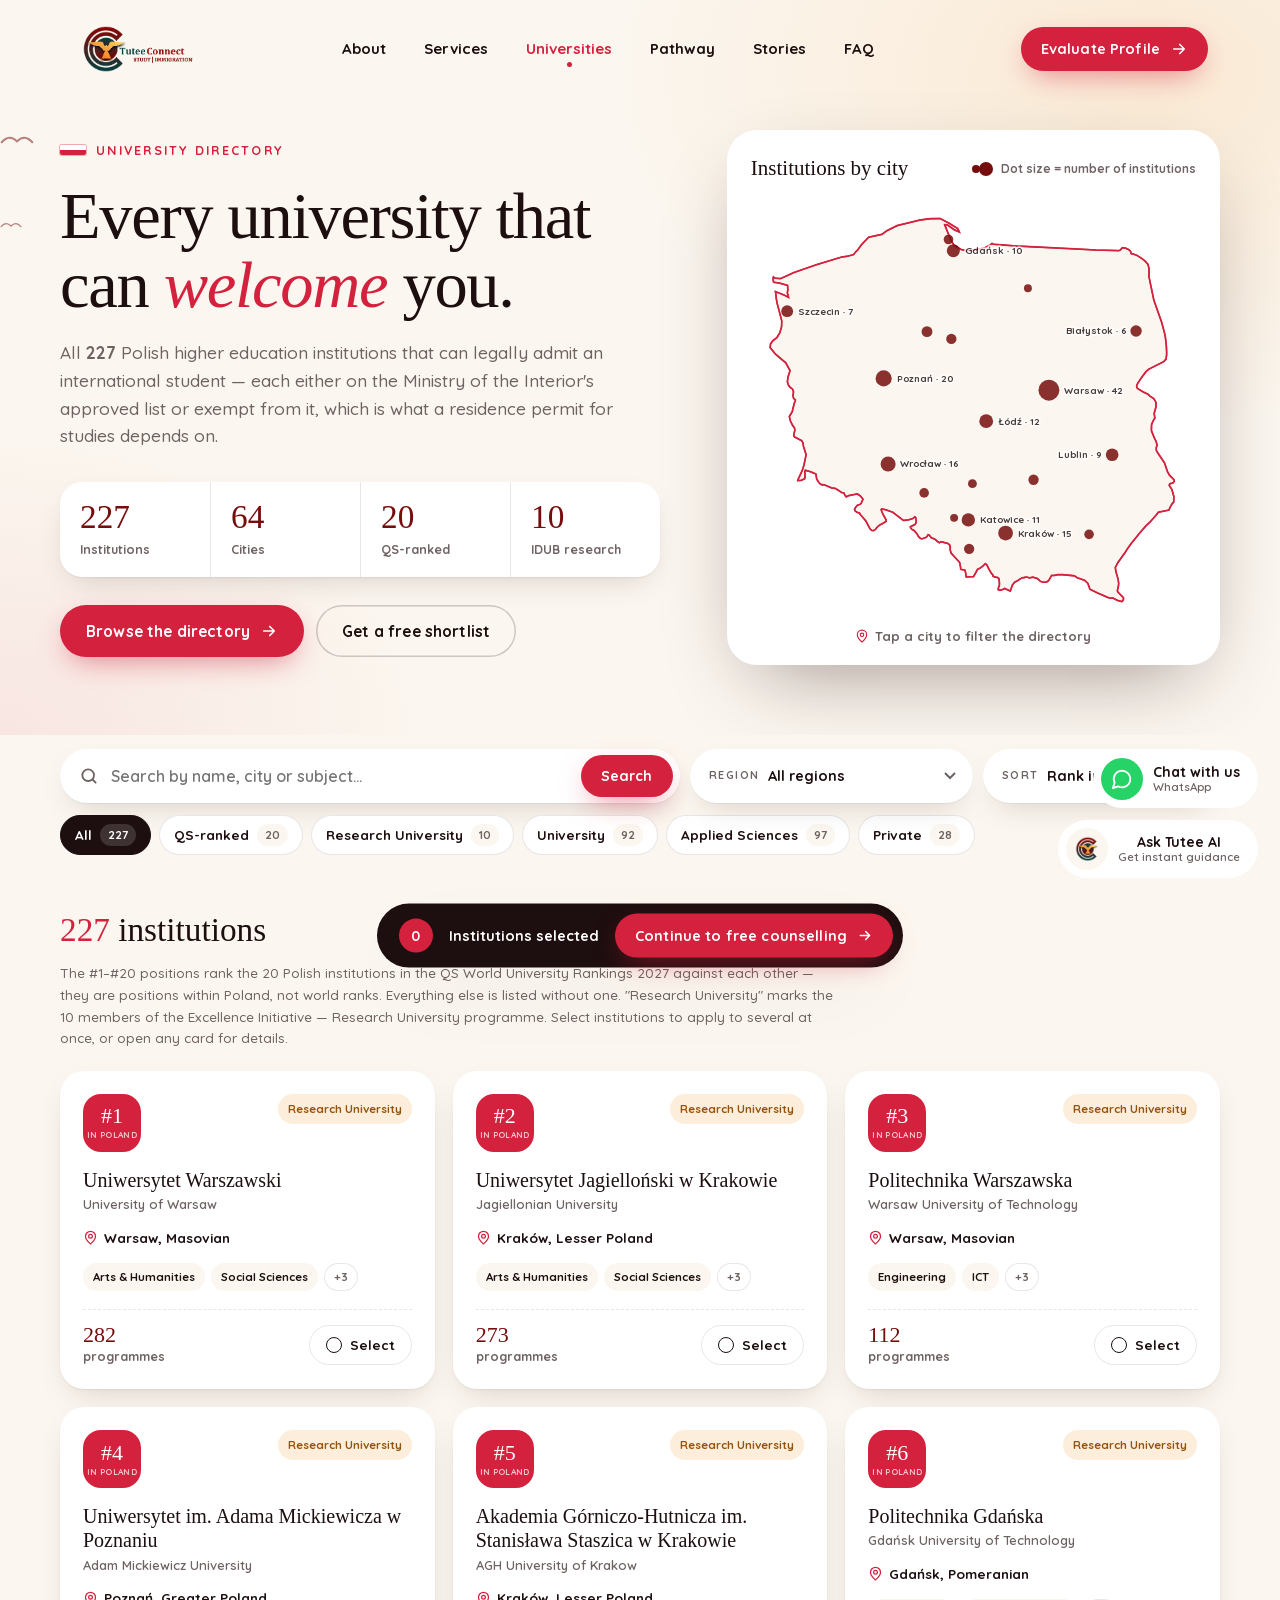
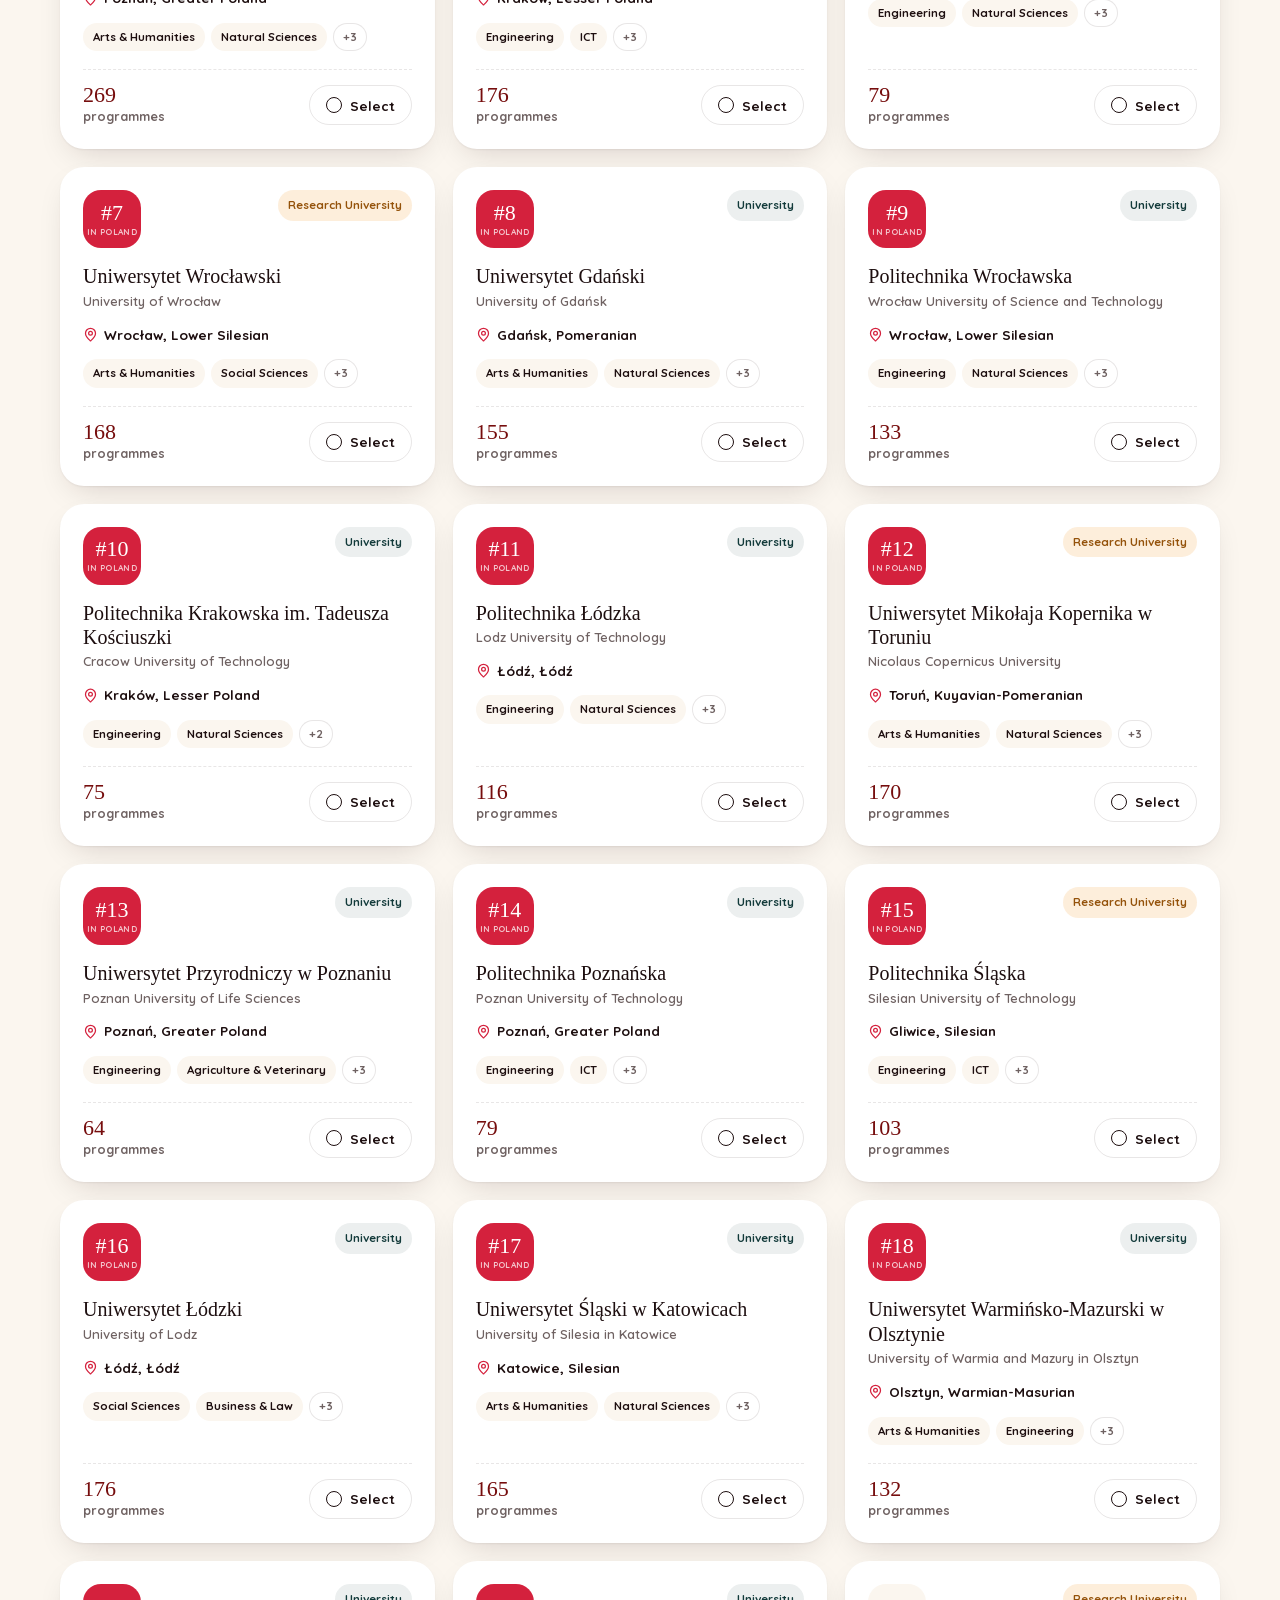
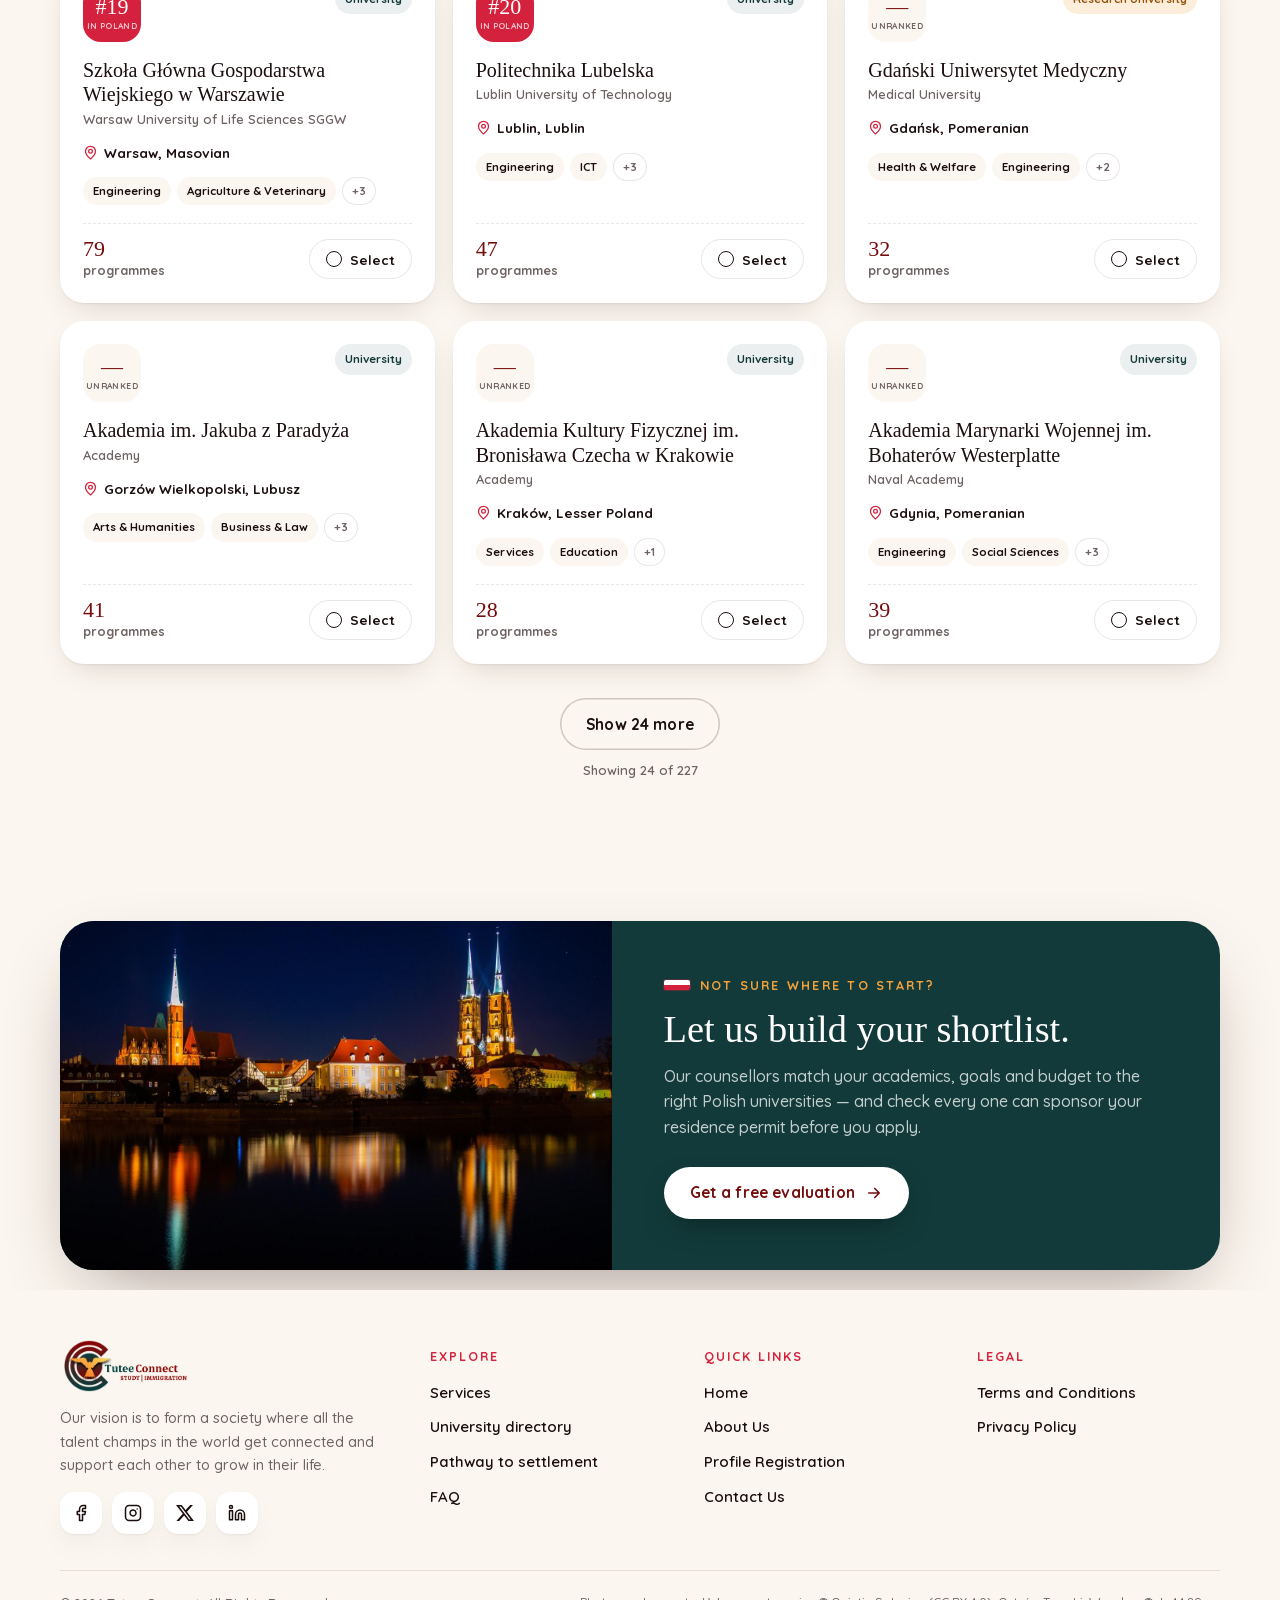
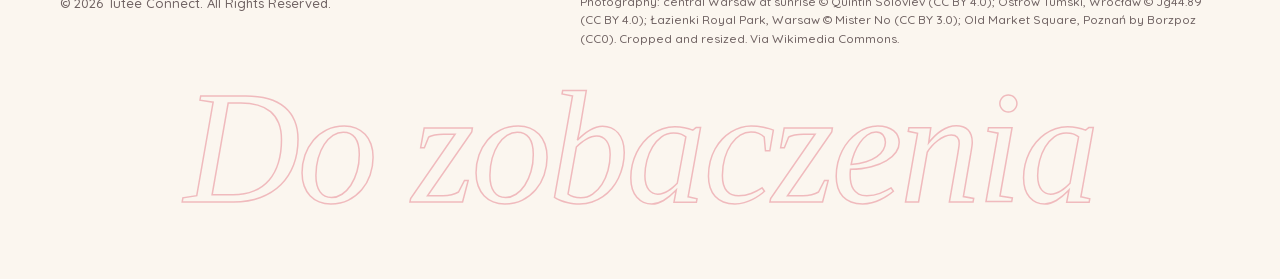
==== commit 67f49938: "Performance pass: half the download, no layout shift, smoother phones Stress-tested on seven profile" ====
--- a/universities.html
+++ b/universities.html
@@ -7,7 +7,7 @@
   <meta name="theme-color" content="#760d0d">
   <title>Polish Universities — Tutee Connect</title>
   <meta name="description" content="Search all 227 Polish higher education institutions that can legally admit an international student — exempt from, or approved under, the Ministry of the Interior's requirement. Shortlist and apply with Tutee Connect.">
-  <link rel="icon" href="./assets/img/logo/icon.png">
+  <link rel="icon" href="./assets/img/logo/icon-128.png">
   <link rel="stylesheet" href="./assets/css/quicksand.css">
   <link rel="stylesheet" href="./assets/css/site.css">
 </head>
@@ -186,7 +186,7 @@
 
 <section class="wrap u-cta-wrap">
   <div class="family u-cta" data-reveal>
-    <div class="img"><img src="./assets/img/photos/poland-city.jpg" alt="Ostrów Tumski in Wrocław at night" loading="lazy"></div>
+    <div class="img"><img src="./assets/img/photos/poland-city.jpg" alt="Ostrów Tumski in Wrocław at night" loading="lazy" decoding="async"></div>
     <div class="copy">
       <span class="eyebrow on-dark">Not sure where to start?</span>
       <h3>Let us build your shortlist.</h3>
@@ -207,7 +207,7 @@
   <div class="wrap">
     <div class="footer-top">
       <div>
-        <a class="brand" href="./index.html" data-scroll-top aria-label="Back to top"><img src="./assets/img/logo/logo.png" alt="Tutee Connect" width="196" height="76" loading="lazy"></a>
+        <a class="brand" href="./index.html" data-scroll-top aria-label="Back to top"><img src="./assets/img/logo/logo.png" alt="Tutee Connect" width="196" height="76" loading="lazy" decoding="async"></a>
         <p>Our vision is to form a society where all the talent champs in the world get connected and support each other to grow in their life.</p>
         <div class="socials">
           <a href="https://www.facebook.com/tuteeconnect" target="_blank" rel="noopener noreferrer" aria-label="Facebook"><svg><use href="#i-fb"/></svg></a>
@@ -256,14 +256,14 @@
     <span class="txt">Chat with us<small>WhatsApp</small></span>
   </a>
   <button class="fab ai" type="button" data-chat-open aria-label="Ask Tutee AI">
-    <span class="ico"><img src="./assets/img/logo/icon.png" alt=""></span>
+    <span class="ico"><img src="./assets/img/logo/icon-128.png" alt=""></span>
     <span class="txt">Ask Tutee AI<small>Get instant guidance</small></span>
   </button>
 </div>
 
 <section class="chat" data-chat-panel aria-label="Tutee AI counsellor" role="dialog">
   <div class="chat-head">
-    <div class="av"><img src="./assets/img/logo/icon.png" alt=""></div>
+    <div class="av"><img src="./assets/img/logo/icon-128.png" alt=""></div>
     <div><b>Tutee AI</b><small>Expert counsellor · Online</small></div>
     <div class="tools">
       <button type="button" data-chat-reset aria-label="Restart conversation"><svg width="16" height="16"><use href="#i-reset"/></svg></button>
--- a/assets/css/site.css
+++ b/assets/css/site.css
@@ -100,7 +100,6 @@
   overflow: hidden; isolation: isolate;
   transition: transform .5s var(--ease), box-shadow .5s var(--ease), background .3s;
   box-shadow: 0 10px 30px -10px rgba(212, 33, 61, .65);
-  will-change: transform;
 }
 .btn::before {
   content: ""; position: absolute; inset: 0; z-index: -1;
@@ -362,19 +361,9 @@
 .is-loaded .hero .hero-visual[data-hero] { transform: none; }
 
 /* ==========================================================================
-   Marquee band
+   Marquee loop (testimonial rows)
    ========================================================================== */
-.band {
-  position: relative; background: var(--red); color: #fff; overflow: hidden;
-  transform: rotate(-1.6deg) scale(1.03); margin: -18px 0 0; z-index: 5;
-  box-shadow: 0 20px 40px -20px rgba(212, 33, 61, .6);
-}
-.band.alt { background: var(--teal); transform: rotate(1.2deg) scale(1.03); margin-top: -46px; z-index: 4; }
-.marquee { display: flex; width: max-content; animation: marquee 40s linear infinite; }
-.band.alt .marquee { animation-direction: reverse; animation-duration: 55s; }
 .marquee-group { display: flex; align-items: center; }
-.marquee-item { display: inline-flex; align-items: center; gap: 18px; padding: 18px 26px; white-space: nowrap; font-family: var(--serif); font-size: clamp(20px, 2.2vw, 28px); }
-.marquee-item svg { width: 22px; height: 22px; color: var(--gold); flex: none; }
 @keyframes marquee { to { transform: translateX(-50%); } }
 
 /* ==========================================================================
@@ -412,6 +401,12 @@
 .why-card.teal { background: var(--teal); color: #fff; }
 .why-card.teal p { color: rgba(255, 255, 255, .75); }
 .why-card.teal .num { color: rgba(255, 255, 255, .1); }
+/* pinned mode: the card the track has stopped on comes forward; the rest wait, dimmed, with their copy tucked away */
+.why-track.hs-on .why-card { transition: transform .7s var(--ease), opacity .6s, filter .6s, box-shadow .6s; }
+.why-track.hs-on .why-card p, .why-track.hs-on .why-card .tag { transition: opacity .5s .1s, transform .6s .1s var(--ease); }
+.why-track.has-on .why-card:not(.on) { opacity: .5; filter: saturate(.55); transform: scale(.93); box-shadow: none; }
+.why-track.has-on .why-card:not(.on) p, .why-track.has-on .why-card:not(.on) .tag { opacity: 0; transform: translateY(14px); }
+.why-track.has-on .why-card.on { box-shadow: 0 40px 80px -30px rgba(36, 4, 5, .55), 0 0 0 3px var(--gold); }
 .why-card .tag { display: inline-block; align-self: flex-start; padding: 6px 12px; border-radius: 999px; background: rgba(255, 255, 255, .18); font-size: 12px; font-weight: 700; letter-spacing: .08em; text-transform: uppercase; margin-bottom: 14px; }
 .why-card:not(.photo):not(.red):not(.teal) .tag { background: var(--red-soft); color: var(--red); }
 .why-progress { display: flex; align-items: center; gap: 16px; margin: 36px var(--gutter) 0; max-width: 420px; }
@@ -505,6 +500,16 @@
 .dial-core > * { transition: opacity .3s, transform .4s var(--ease); }
 .svc-dial.out .dial-core > * { opacity: 0; transform: translateY(6px); }
 
+/* only where there is a mouse wheel to scroll with */
+.dial-hint {
+  display: none; position: absolute; left: 50%; top: calc(100% + 14px); transform: translateX(-50%); margin: 0;
+  align-items: center; gap: 8px; white-space: nowrap; font-size: 12px; font-weight: 700; letter-spacing: .06em; color: rgba(255, 255, 255, .5);
+}
+.dial-hint i { position: relative; width: 14px; height: 21px; border-radius: 8px; border: 1.5px solid currentColor; }
+.dial-hint i::after { content: ""; position: absolute; left: 50%; top: 4px; width: 2px; height: 5px; margin-left: -1px; border-radius: 2px; background: var(--gold); animation: wheel-hint 1.6s var(--ease) infinite; }
+@keyframes wheel-hint { 0% { opacity: 0; transform: translateY(-2px); } 40% { opacity: 1; } 100% { opacity: 0; transform: translateY(6px); } }
+@media (hover: hover) and (pointer: fine) { .dial-hint { display: inline-flex; } }
+.dial:hover .dial-hint { color: rgba(255, 255, 255, .8); }
 .dial-panel { max-width: 600px; }
 .dial-ico { width: 56px; height: 56px; border-radius: 18px; display: grid; place-items: center; background: var(--red); color: #fff; box-shadow: 0 14px 30px -12px rgba(212, 33, 61, .8); }
 .dial-ico svg { width: 26px; height: 26px; }
@@ -532,10 +537,120 @@
 .dial-index button.on span { color: var(--gold); }
 
 /* ==========================================================================
-   UNIVERSITIES — coverflow + live map
+   UNIVERSITIES — campus skyline
    ========================================================================== */
 .unis { background: var(--paper); overflow: hidden; }
-.unis-grid { display: grid; grid-template-columns: .8fr 1.2fr; gap: clamp(30px, 4vw, 60px); align-items: center; }
+/* Campus skyline: the twelve highest-ranked universities stand side by side as real
+   campus photographs at dusk, each as tall as its programme list. The chosen one opens
+   out in full colour with its card floating above it; the rest wait, dimmed. */
+.sky-filters { display: flex; flex-wrap: wrap; justify-content: center; gap: 8px; margin: 0 0 22px; }
+.sky-filters button {
+  display: inline-flex; align-items: center; gap: 8px; padding: 9px 16px; border-radius: 999px; background: #fff;
+  font-size: 13.5px; font-weight: 700; box-shadow: inset 0 0 0 1.5px rgba(29, 14, 15, .14); transition: background .3s, color .3s, box-shadow .3s;
+}
+.sky-filters button b { font-size: 11px; min-width: 20px; padding: 1px 6px; border-radius: 99px; background: var(--paper-2); color: var(--muted); transition: background .3s, color .3s; }
+.sky-filters button:hover { box-shadow: inset 0 0 0 1.5px var(--red); }
+.sky-filters button.on { background: var(--wine); color: #fff; box-shadow: 0 10px 24px -12px rgba(36, 4, 5, .8); }
+.sky-filters button.on b { background: var(--gold); color: var(--wine); }
+
+.sky-scene {
+  position: relative; overflow: hidden; isolation: isolate; border-radius: var(--radius-lg); padding: 270px 24px 0;
+  background:
+    radial-gradient(70% 45% at 50% 100%, rgba(244, 161, 58, .24), transparent 72%),
+    radial-gradient(40% 30% at 85% 0%, rgba(255, 211, 138, .08), transparent 70%),
+    linear-gradient(180deg, #0a0305 0%, #170609 50%, #351012 100%);
+  box-shadow: var(--shadow-lg);
+}
+
+/* the card floats over the chosen photo, its caret pointing down at it */
+.sky-card {
+  position: absolute; z-index: 3; left: 0; top: 0; width: min(410px, calc(100% - 32px)); padding: 18px 20px 14px; border-radius: 20px;
+  background: rgba(255, 250, 242, .97); color: var(--ink); box-shadow: 0 30px 60px -24px rgba(0, 0, 0, .8);
+  transform: translate(var(--cx, 24px), var(--cy, 24px)); transition: transform .8s var(--ease);
+}
+.sky-card::after {
+  content: ""; position: absolute; top: 100%; left: var(--caret, 50%); margin-left: -9px;
+  border: 9px solid transparent; border-top-color: rgba(255, 250, 242, .97); transition: left .8s var(--ease);
+}
+.sky-card > * { transition: opacity .3s, transform .45s var(--ease); }
+.sky-card.swap > * { opacity: 0; transform: translateY(8px); }
+.sc-top { display: flex; align-items: center; flex-wrap: wrap; gap: 8px; }
+.sc-rank { margin-right: 4px; font-family: var(--serif); font-style: italic; font-size: 42px; line-height: .85; color: var(--red); }
+.sc-rank small { font-size: .5em; vertical-align: top; opacity: .6; margin-right: 1px; }
+.sc-badge { padding: 5px 10px; border-radius: 999px; font-size: 11.5px; font-weight: 700; letter-spacing: .04em; background: var(--wine); color: var(--gold); }
+.sc-badge.soft { background: var(--red-soft); color: var(--red); }
+.sc-name { margin: 10px 0 2px; font-family: var(--serif); font-weight: 400; font-size: 23px; line-height: 1.14; }
+.sc-pl { margin: 0; font-size: 13px; font-style: italic; color: var(--muted); }
+.sc-meta { display: flex; flex-wrap: wrap; align-items: baseline; gap: 6px 18px; margin: 10px 0 10px; font-size: 13px; font-weight: 700; color: var(--muted); }
+.sc-meta span { display: inline-flex; align-items: center; gap: 6px; }
+.sc-meta svg { width: 14px; height: 14px; color: var(--red); }
+.sc-meta b { font-family: var(--serif); font-weight: 400; font-size: 21px; color: var(--ink); }
+.sc-fields { display: flex; flex-wrap: wrap; gap: 6px; }
+.sc-fields span { padding: 4px 9px; border-radius: 999px; font-size: 11.5px; font-weight: 700; background: var(--paper-2); color: var(--ink); transition: background .3s, color .3s; }
+.sc-fields span.hit { background: var(--gold); color: var(--wine); }
+.sc-foot { display: flex; align-items: center; justify-content: space-between; gap: 12px; margin-top: 12px; }
+.sc-more { display: inline-flex; align-items: center; gap: 8px; font-size: 14px; font-weight: 700; color: var(--red); }
+.sc-more svg { transition: transform .4s var(--ease); }
+.sc-more:hover svg { transform: translateX(4px); }
+.sc-credit { margin: 0; font-size: 10.5px; color: var(--muted); text-align: right; }
+
+/* the skyline: one photograph per university, standing in the water below. Everything that
+   moves here is cheap to draw: panels dim with an overlay's opacity (not a filter on the
+   photo), rise in with a fade and a slide (not a clip), and the rank grows by transform. */
+.sky-line { position: relative; z-index: 2; display: flex; align-items: flex-end; gap: 6px; height: clamp(280px, 30vw, 400px); }
+.bld {
+  position: relative; flex: 1 1 0; min-width: 0; height: var(--h); overflow: hidden; border-radius: 14px 14px 3px 3px; background: #1d0a0d;
+  contain: paint; opacity: 0; transform: translateY(40px);
+  transition: flex-grow .65s var(--ease), opacity .8s var(--ease) calc(var(--i) * 60ms), transform 1s var(--ease) calc(var(--i) * 60ms);
+}
+.sky.risen .bld { opacity: 1; transform: none; }
+.bld img {
+  position: absolute; inset: 0; width: 100%; height: 100%; object-fit: cover; object-position: var(--fx, 50% 50%);
+  transform: scale(1.08); transition: transform 1.4s var(--ease);
+}
+/* dusk tint over the waiting photos; it lifts off the open one, which gets a gold edge */
+.bld::before {
+  content: ""; position: absolute; inset: 0; z-index: 1; pointer-events: none; border-radius: inherit;
+  background: linear-gradient(180deg, rgba(26, 8, 10, .62), rgba(40, 14, 10, .42)); transition: opacity .6s, box-shadow .6s;
+}
+.bld::after { content: ""; position: absolute; inset: 0; z-index: 1; background: linear-gradient(180deg, rgba(10, 3, 5, 0) 40%, rgba(10, 3, 5, .82)); pointer-events: none; }
+.bld-rank, .bld-city { position: absolute; z-index: 2; color: #fff; pointer-events: none; }
+.bld-rank {
+  left: 12px; bottom: 12px; transform-origin: 0 100%; font-family: var(--serif); font-style: italic; font-size: 21px; line-height: 1; color: #f7efe4;
+  transition: transform .6s var(--ease), color .4s;
+}
+.bld-rank small { font-size: .6em; opacity: .6; }
+.bld-city {
+  left: 50%; bottom: 44px; writing-mode: vertical-rl; transform: translateX(-50%) rotate(180deg); white-space: nowrap;
+  font-size: 11px; font-weight: 700; letter-spacing: .22em; text-transform: uppercase; color: rgba(255, 255, 255, .62); transition: opacity .4s;
+}
+.bld-info { display: none; }
+.bld:not(.on):hover { flex-grow: 1.35; }
+.bld:not(.on):hover::before { opacity: .5; }
+.bld.on { flex-grow: 5.4; }
+.bld.on::before { opacity: 1; background: none; box-shadow: inset 0 0 0 2px rgba(244, 161, 58, .9); }
+.bld.on img { transform: scale(1); }
+.bld.on::after { background: linear-gradient(180deg, rgba(10, 3, 5, 0) 62%, rgba(10, 3, 5, .7)); }
+.bld.on .bld-rank { transform: translate(6px, -2px) scale(1.6); color: var(--gold); }
+.bld.on .bld-city { opacity: 0; }
+.sky.risen .bld.off { opacity: .22; }
+.bld.off::before { background: rgba(14, 6, 8, .78); }
+.bld:focus-visible { outline-offset: 4px; }
+
+.sky-water {
+  position: relative; height: 84px; margin: 0 -24px; border-top: 1px solid rgba(255, 211, 138, .3);
+  background: linear-gradient(180deg, rgba(12, 26, 28, .5), #06090b 92%);
+}
+.sky-water::after { content: ""; position: absolute; inset: 0; z-index: 3; background: repeating-linear-gradient(180deg, transparent 0 5px, rgba(6, 9, 11, .4) 5px 7px); pointer-events: none; }
+
+.sky-foot { display: flex; align-items: center; justify-content: space-between; gap: 18px 40px; margin-top: 24px; }
+.sky-stats { display: flex; gap: 26px; font-size: 13px; font-weight: 700; color: var(--muted); }
+.sky-stats b { display: block; font-family: var(--serif); font-weight: 400; font-size: 34px; line-height: 1; color: var(--maroon); }
+.sky-note { margin: 0; max-width: 58ch; font-size: 12.5px; color: var(--muted); }
+@media (max-width: 960px) {
+  .sky-foot { flex-direction: column; align-items: flex-start; }
+}
+/* the Poland map on the universities page (and in the details pop-up) */
 .pl-map { position: relative; width: 100%; max-width: 440px; }
 .pl-map svg { width: 100%; height: auto; overflow: visible; }
 .pl-map .land { fill: #fff; stroke: var(--red); stroke-width: 2; stroke-linejoin: round; filter: drop-shadow(0 20px 30px rgba(36, 4, 5, .12)); }
@@ -549,45 +664,8 @@
 .pl-map .city text { font: 700 15px var(--sans); fill: var(--ink); opacity: .7; paint-order: stroke; stroke: #fff; stroke-width: 5px; stroke-linejoin: round; transition: opacity .3s, fill .3s; }
 .pl-map .city.on text { opacity: 1; fill: var(--red); }
 @keyframes halo { from { opacity: .45; transform: scale(1); } to { opacity: 0; transform: scale(4); } }
-.map-legend { margin-top: 18px; display: flex; gap: 22px; font-size: 13px; font-weight: 700; color: var(--muted); }
-.map-legend b { display: block; font-family: var(--serif); font-weight: 400; font-size: 34px; color: var(--maroon); line-height: 1; }
-
-/* league table: the twelve QS-ranked institutions, one aligned row each */
-.league { background: #fff; border-radius: 28px; padding: 8px 10px 14px; box-shadow: var(--shadow-lg); }
-.league-head, .l-row { display: grid; grid-template-columns: 70px 1fr 132px; gap: 14px; align-items: center; }
-.league-head { padding: 14px 18px 10px; font-size: 11px; font-weight: 700; letter-spacing: .16em; text-transform: uppercase; color: var(--muted); border-bottom: 1px solid var(--line); }
-.league-head span:last-child { text-align: right; }
-.league-list { list-style: none; margin: 0; padding: 6px 0 0; }
-.league-list li + li .l-row::before { content: ""; position: absolute; left: 18px; right: 18px; top: 0; height: 1px; background: var(--line); transition: opacity .3s; }
-.l-row {
-  position: relative; width: 100%; padding: 9px 18px; border-radius: 16px; text-align: left;
-  transition: background .4s var(--ease), color .3s, transform .4s var(--ease);
-}
-.l-rank { font-family: var(--serif); font-size: 30px; line-height: 1; color: var(--maroon); transition: color .3s; }
-.l-rank small { font-size: .55em; vertical-align: top; margin-right: 1px; opacity: .6; }
-.l-name b { display: block; font-family: var(--serif); font-weight: 400; font-size: 17.5px; line-height: 1.2; }
-.l-name span { display: flex; align-items: center; gap: 6px; margin-top: 3px; font-size: 12.5px; font-weight: 700; color: var(--muted); transition: color .3s; }
-.l-name svg { width: 13px; height: 13px; color: var(--red); flex: none; }
-.l-en { font-style: normal; }
-.l-prog { text-align: right; font-size: 13px; font-weight: 700; color: var(--muted); }
-.l-prog b { font-family: var(--serif); font-weight: 400; font-size: 21px; color: var(--ink); margin-right: 4px; transition: color .3s; }
-.l-bar { display: block; height: 4px; margin-top: 6px; border-radius: 4px; background: var(--paper-2); overflow: hidden; }
-.l-bar i { display: block; height: 100%; width: var(--w); border-radius: 4px; background: linear-gradient(90deg, var(--red), var(--gold)); transform-origin: 0; transform: scaleX(0); transition: transform 1.2s var(--ease); }
-.league.in .l-bar i { transform: scaleX(1); }
-.l-row:hover { background: var(--paper); }
-.league-list li.on .l-row { background: linear-gradient(120deg, var(--maroon), var(--wine)); color: #fff; transform: scale(1.015); box-shadow: 0 16px 34px -18px rgba(36, 4, 5, .8); }
-.league-list li.on .l-row::before, .league-list li.on + li .l-row::before { opacity: 0; }
-.league-list li.on .l-rank { color: var(--gold); }
-.league-list li.on .l-name span, .league-list li.on .l-prog { color: rgba(255, 255, 255, .7); }
-.league-list li.on .l-name svg { color: var(--gold); }
-.league-list li.on .l-prog b { color: #fff; }
-.league-list li.on .l-bar { background: rgba(255, 255, 255, .15); }
-.league-note { margin: 12px 18px 0; font-size: 12.5px; color: var(--muted); }
 .pl-map .city { cursor: pointer; }
-@media (min-width: 961px) {
-  .unis-grid { align-items: start; }
-  .unis-grid .pl-wrap { position: sticky; top: 130px; padding-top: 30px; }
-}.unis-cta { display: flex; flex-wrap: wrap; justify-content: center; gap: 12px; margin-top: 44px; }
+.unis-cta { display: flex; flex-wrap: wrap; justify-content: center; gap: 12px; margin-top: 44px; }
 
 /* ==========================================================================
    FUNDING — sticky stacking cards
@@ -658,148 +736,232 @@
 .step .kicker { font-size: 12px; font-weight: 700; letter-spacing: .16em; text-transform: uppercase; color: var(--red); }
 .step h3 { font-family: var(--serif); font-weight: 400; font-size: clamp(24px, 2.4vw, 32px); margin: 6px 0 10px; line-height: 1.12; }
 .step p { margin: 0; color: var(--muted); }
-/* Settle in Poland: a staircase that rises and deepens in colour toward settlement */
+/* Settle in Poland: a staircase that rises and deepens in colour toward settlement; choose a step to climb it */
 .path-head2 { display: grid; grid-template-columns: 1.1fr .9fr; gap: 20px 60px; align-items: end; margin-bottom: clamp(36px, 5vw, 56px); }
 .path-head2 .lede { margin: 0; }
-.stairs { position: relative; display: grid; grid-template-columns: repeat(4, 1fr); gap: 16px; align-items: end; padding-bottom: 30px; }
-.stair {
-  --step: 0; position: relative; overflow: hidden; display: flex; flex-direction: column; align-items: flex-start;
-  min-height: calc(300px + var(--step) * 60px); padding: 26px 24px 24px; border-radius: 26px;
-  background: #fff; box-shadow: var(--shadow); transition: transform .5s var(--ease), box-shadow .5s var(--ease);
-}
-.stair[data-reveal]:not(.in) { transform: translateY(90px); }
-.stair:hover { transform: translateY(-6px); box-shadow: var(--shadow-lg); }
-.stair.s2 { --step: 1; background: linear-gradient(170deg, #fff, var(--red-soft)); }
-.stair.s3 { --step: 2; background: linear-gradient(165deg, var(--red), var(--maroon)); color: #fff; }
-.stair.s4 { --step: 3; background: var(--wine); color: #fff; }
-.stair.s4 img { position: absolute; inset: 0; width: 100%; height: 100%; object-fit: cover; transform: scale(1.08); transition: transform 1.2s var(--ease); }
-.stair.s4:hover img { transform: scale(1.02); }
-.stair.s4::after { content: ""; position: absolute; inset: 0; background: linear-gradient(180deg, rgba(36, 4, 5, .35) 0%, rgba(36, 4, 5, .55) 40%, rgba(36, 4, 5, .94) 100%); }
-.stair > *:not(img) { position: relative; z-index: 1; }
-.stair-n { position: absolute !important; right: 20px; top: 12px; font-family: var(--serif); font-style: italic; font-size: 64px; line-height: 1; color: rgba(29, 14, 15, .07); }
-.s3 .stair-n { color: rgba(255, 255, 255, .14); }
-.s4 .stair-n { display: none; }
-.stair-ico { width: 48px; height: 48px; border-radius: 15px; display: grid; place-items: center; background: var(--red-soft); color: var(--red); }
-.s2 .stair-ico { background: var(--red); color: #fff; }
-.s3 .stair-ico { background: rgba(255, 255, 255, .16); color: #fff; }
-.s4 .stair-ico { background: var(--gold); color: var(--wine); }
-.stair-kick { margin-top: 18px; font-size: 11.5px; font-weight: 700; letter-spacing: .18em; text-transform: uppercase; color: var(--red); }
-.s3 .stair-kick, .s4 .stair-kick { color: var(--gold); }
-.stair h3 { margin: 6px 0 10px; font-family: var(--serif); font-weight: 400; font-size: clamp(22px, 1.9vw, 27px); line-height: 1.12; }
-.stair p { margin: 0 0 18px; font-size: 14.5px; line-height: 1.55; color: var(--muted); }
-.s3 p, .s4 p { color: rgba(255, 255, 255, .8); }
-.stair-chip { margin-top: auto; padding: 6px 12px; border-radius: 999px; font-size: 12px; font-weight: 700; background: var(--paper); color: var(--ink); }
-.s2 .stair-chip { background: #fff; color: var(--maroon); }
-.s3 .stair-chip, .s4 .stair-chip { background: rgba(255, 255, 255, .15); color: #fff; }
-.stair-flag { position: absolute !important; right: 64px; top: 20px; width: 4px; height: 58px; border-radius: 2px; background: rgba(255, 255, 255, .85); }
-.stair-flag::after {
-  content: ""; position: absolute; left: 4px; top: 2px; width: 40px; height: 26px; border-radius: 2px 4px 4px 2px;
-  background: linear-gradient(#fff 0 50%, var(--red) 50% 100%); transform-origin: 0 50%; animation: flag-wave 2.6s ease-in-out infinite;
-}
-@keyframes flag-wave { 50% { transform: skewY(-6deg) scaleX(.92); } }
-.stair-ground { position: absolute; left: 0; right: 0; bottom: 0; height: 14px; }
-.stair-ground::before { content: ""; position: absolute; left: 0; right: 0; top: 5px; height: 4px; border-radius: 4px; background: rgba(29, 14, 15, .1); }
-.stair-ground i { position: absolute; left: 0; right: 0; top: 5px; height: 4px; border-radius: 4px; background: linear-gradient(90deg, var(--red), var(--gold)); transform-origin: 0 50%; transform: scaleX(0); transition: transform 1.6s .5s var(--ease); }
-.stair-ground::after { content: ""; position: absolute; inset: 0; background: radial-gradient(circle, var(--red) 5px, #fff 5.5px, #fff 7px, transparent 7.5px) 0 50% / 25% 100% repeat-x; }
-.stairs:has(.s4.in) .stair-ground i { transform: scaleX(1); }
+.climb { display: grid; grid-template-columns: 1.05fr .95fr; gap: clamp(28px, 4vw, 60px); align-items: end; }
+.climb-hint { display: inline-flex; align-items: center; gap: 8px; margin: 0 0 6px; font-size: 13px; font-weight: 700; color: var(--red); }
+.climb-hint svg { color: var(--gold); animation: spin 8s linear infinite; }
+.climb-stairs { position: relative; display: grid; grid-template-columns: repeat(4, 1fr); gap: 10px; align-items: end; padding: 74px 0 18px; }
+.climb-stairs[data-reveal]:not(.in) .cs { transform: translateY(70px); opacity: 0; }
+.cs {
+  --step: 0; position: relative; overflow: hidden; display: flex; flex-direction: column; align-items: flex-start; text-align: left;
+  min-height: calc(190px + var(--step) * 70px); padding: 18px 16px; border-radius: 20px 20px 8px 8px;
+  background: #fff; box-shadow: var(--shadow); cursor: pointer;
+  transition: transform .5s var(--ease), box-shadow .4s, opacity .8s var(--ease), filter .4s;
+  transition-delay: 0s, 0s, calc(var(--step) * .1s), 0s;
+}
+.cs:hover { transform: translateY(-5px); box-shadow: var(--shadow-lg); }
+.cs.s2 { background: linear-gradient(170deg, #fff, var(--red-soft)); }
+.cs.s3 { background: linear-gradient(165deg, var(--red), var(--maroon)); color: #fff; }
+.cs.s4 { background: var(--wine); color: #fff; }
+.cs.s4 img { position: absolute; inset: 0; width: 100%; height: 100%; object-fit: cover; transform: scale(1.08); transition: transform 1.2s var(--ease); }
+.cs.s4:hover img { transform: scale(1.02); }
+.cs.s4::after { content: ""; position: absolute; inset: 0; background: linear-gradient(180deg, rgba(36, 4, 5, .45), rgba(36, 4, 5, .92)); }
+.cs > *:not(img):not(picture) { position: relative; z-index: 1; }
+.cs-n { position: absolute !important; right: 12px; top: 6px; font-family: var(--serif); font-style: italic; font-size: 46px; line-height: 1; color: rgba(29, 14, 15, .08); }
+.s3 .cs-n, .s4 .cs-n { color: rgba(255, 255, 255, .16); }
+.cs-ico { width: 40px; height: 40px; border-radius: 13px; display: grid; place-items: center; background: var(--red-soft); color: var(--red); }
+.s2 .cs-ico { background: var(--red); color: #fff; }
+.s3 .cs-ico { background: rgba(255, 255, 255, .16); color: #fff; }
+.s4 .cs-ico { background: var(--gold); color: var(--wine); }
+.cs-kick { margin-top: 14px; font-size: 11px; font-weight: 700; letter-spacing: .16em; text-transform: uppercase; color: var(--red); }
+.s3 .cs-kick, .s4 .cs-kick { color: var(--gold); }
+.cs-t { margin-top: 4px; font-family: var(--serif); font-size: clamp(16px, 1.35vw, 19px); line-height: 1.15; }
+/* the chosen step: lifted, ringed in gold; steps already climbed keep a gold edge */
+.cs.on { transform: translateY(-8px); box-shadow: 0 0 0 3px var(--gold), 0 26px 50px -20px rgba(36, 4, 5, .55); }
+.cs.done::before { content: ""; position: absolute; left: 0; right: 0; top: 0; height: 4px; z-index: 2; background: var(--gold); }
+.climb-stairs:has(.cs.on) .cs:not(.on):not(:hover) { filter: saturate(.75); }
+/* the climber hops from tread to tread (main.js draws the arc) and settles with a little squash */
+.climber {
+  position: absolute; left: 0; top: 0; z-index: 3; pointer-events: none;
+  transform: translate(-50%, calc(-100% - 14px)); will-change: transform;
+}
+.climber i {
+  position: relative; display: grid; place-items: center; width: 46px; height: 46px; border-radius: 50%; transform-origin: 50% 100%;
+  background: linear-gradient(135deg, #ffc46b, var(--gold)); color: var(--wine); box-shadow: 0 0 0 5px rgba(244, 161, 58, .22), 0 14px 26px -10px rgba(36, 4, 5, .6);
+}
+.climber i::after { content: ""; position: absolute; left: 50%; bottom: -7px; margin-left: -7px; border: 7px solid transparent; border-bottom: 0; border-top-color: var(--gold); }
+.climber b { position: absolute; bottom: calc(100% + 6px); left: 50%; transform: translateX(-50%); padding: 2px 9px; border-radius: 99px; background: var(--wine); color: #fff; font-size: 11px; font-weight: 700; letter-spacing: .06em; }
+.climber.land i { animation: land .34s var(--ease); }
+@keyframes land { 40% { transform: scale(1.08, .9); } }
+.climb-ground { position: absolute; left: 0; right: 0; bottom: 4px; height: 4px; border-radius: 4px; background: rgba(29, 14, 15, .1); }
+.climb-ground i { position: absolute; inset: 0; border-radius: 4px; background: linear-gradient(90deg, var(--red), var(--gold)); transform-origin: 0 50%; transform: scaleX(calc((var(--at, 0) + 1) / 4)); transition: transform .9s var(--ease); }
+
+.climb-panel { position: relative; display: grid; padding: clamp(24px, 3vw, 34px); border-radius: var(--radius-lg); background: #fff; box-shadow: var(--shadow-lg); }
+/* every step shares one cell, so the panel keeps the height of the longest and nothing around it moves */
+.climb-panel > .cp { grid-area: 1 / 1; }
+.climb-panel > .cp-foot { grid-area: 2 / 1; }
+.climb-panel > .cp[hidden], .fam-details > .fd[hidden] { display: block !important; visibility: hidden; }
+.cp:not([hidden]) { animation: cp-in .55s var(--ease); }
+@keyframes cp-in { from { opacity: 0; transform: translateY(12px); } }
+.cp-kick { font-size: 11.5px; font-weight: 700; letter-spacing: .18em; text-transform: uppercase; color: var(--red); }
+.cp h3 { margin: 8px 0 10px; font-family: var(--serif); font-weight: 400; font-size: clamp(27px, 2.5vw, 36px); line-height: 1.08; }
+.cp-chip { display: inline-block; padding: 6px 12px; border-radius: 999px; font-size: 12px; font-weight: 700; background: var(--wine); color: var(--gold); }
+.cp-lede { margin: 14px 0 0; color: var(--muted); font-size: 15px; }
+.cp-cols { display: grid; grid-template-columns: 1fr 1fr; gap: 18px; margin-top: 20px; padding-top: 18px; border-top: 1px solid var(--line); }
+.cp h4 { margin: 0 0 8px; font-size: 11px; font-weight: 700; letter-spacing: .16em; text-transform: uppercase; color: var(--muted); }
+.cp ul { list-style: none; margin: 0; padding: 0; display: grid; gap: 8px; font-size: 14px; line-height: 1.45; font-weight: 600; }
+.cp li { position: relative; padding-left: 18px; }
+.cp li::before { content: ""; position: absolute; left: 0; top: .5em; width: 8px; height: 8px; border-radius: 50%; background: var(--red); box-shadow: 0 0 0 3px var(--red-soft); }
+.cp-cols > div + div li::before { background: var(--gold); box-shadow: 0 0 0 3px rgba(244, 161, 58, .2); }
+.cp-foot { display: flex; align-items: center; justify-content: space-between; gap: 14px; margin-top: 24px; }
+.cp-nav { display: flex; align-items: center; gap: 10px; font-size: 13px; font-weight: 700; color: var(--muted); }
+.cp-nav b { color: var(--ink); }
+.cp-nav button { width: 40px; height: 40px; border-radius: 50%; display: grid; place-items: center; box-shadow: inset 0 0 0 1.5px rgba(29, 14, 15, .18); transition: background .3s, color .3s, box-shadow .3s, opacity .3s; }
+.cp-nav button:hover:not(:disabled) { background: var(--ink); color: #fff; box-shadow: inset 0 0 0 1.5px var(--ink); }
+.cp-nav button:disabled { opacity: .35; cursor: default; }
 
 .path-facts {
-  display: grid; grid-template-columns: repeat(3, 1fr) auto; align-items: center; margin-top: 30px;
-  background: #fff; border-radius: 24px; box-shadow: var(--shadow); padding: 14px 14px 14px 0;
+  display: grid; grid-template-columns: repeat(3, 1fr); align-items: center; margin-top: 30px;
+  background: #fff; border-radius: 24px; box-shadow: var(--shadow); padding: 14px 0;
 }
 .path-facts .fact { padding: 6px 26px; }
 .path-facts .fact + .fact { border-left: 1px solid var(--line); }
 .path-facts .fact b { display: block; font-family: var(--serif); font-weight: 400; font-size: 34px; line-height: 1; color: var(--maroon); }
 .path-facts .fact > span { display: block; margin-top: 6px; font-size: 13px; font-weight: 600; color: var(--muted); line-height: 1.4; }
-.path-facts .btn { margin-left: 12px; }
 @media (max-width: 960px) {
   .path-head2 { grid-template-columns: 1fr; }
-  .stairs { grid-template-columns: 1fr 1fr; }
-  .stair { min-height: calc(280px + var(--step) * 24px); }
-  .stair-ground { display: none; }
-  .path-facts { grid-template-columns: 1fr 1fr 1fr; padding: 14px 0; }
-  .path-facts .btn { grid-column: 1 / -1; justify-self: center; margin: 14px 0 4px; }
+  .climb { grid-template-columns: 1fr; }
 }
 @media (max-width: 760px) {
-  .stairs { grid-template-columns: 1fr; gap: 12px; padding-bottom: 0; }
-  .stair { min-height: 0; margin-left: calc(var(--step) * 12px); padding: 22px 20px 20px; }
-  .stair-n { font-size: 52px; }
-  .stair h3 { font-size: 23px; }
+  .climb { gap: 18px; }
+  .climb-stairs { gap: 6px; padding-top: 64px; }
+  .cs { min-height: calc(92px + var(--step) * 30px); padding: 10px 8px; border-radius: 14px 14px 6px 6px; align-items: center; text-align: center; }
+  .cs-n, .cs-t { display: none; }
+  .cs-ico { width: 32px; height: 32px; border-radius: 10px; }
+  .cs-ico svg { width: 17px; height: 17px; }
+  .cs-kick { margin-top: 8px; font-size: 9.5px; letter-spacing: .08em; }
+  .climber i { width: 38px; height: 38px; }
+  .climber i svg { width: 17px; height: 17px; }
+  .climb-panel { padding: 22px 20px; border-radius: 24px; }
+  .cp-cols { grid-template-columns: 1fr; gap: 16px; }
+  .cp-foot { flex-wrap: wrap; }
+  .cp-foot .btn { flex: 1 1 auto; }
   .path-facts { grid-template-columns: 1fr; padding: 6px 0 16px; }
   .path-facts .fact { padding: 14px 22px; }
   .path-facts .fact + .fact { border-left: 0; border-top: 1px solid var(--line); }
   .path-facts .fact b { font-size: 28px; }
 }
-/* Family migration: photo with a family badge + a "when can they join" timeline */
+
+/* Family: pick a stage on the timeline and the family in the photo shows who is with you then */
 .fam {
-  position: relative; overflow: hidden; margin-top: clamp(60px, 8vw, 100px); display: grid; grid-template-columns: .82fr 1.18fr;
+  --st: 0; position: relative; overflow: hidden; margin-top: clamp(60px, 8vw, 100px); display: grid; grid-template-columns: .9fr 1.1fr;
   border-radius: var(--radius-lg); color: #fff; box-shadow: var(--shadow-lg);
   background: radial-gradient(620px 420px at 100% 0%, rgba(244, 161, 58, .2), transparent 60%), linear-gradient(140deg, var(--teal) 0%, var(--teal-2) 100%);
 }
+.fam[data-st="1"] { --st: 1; }
+.fam[data-st="2"] { --st: 2; }
 .fam-rosette { position: absolute; right: -100px; bottom: -100px; width: 340px; color: var(--gold); opacity: .07; animation: spin 120s linear infinite; pointer-events: none; }
-.fam-photo { position: relative; min-height: 440px; }
-.fam-photo img { position: absolute; inset: 0; width: 100%; height: 100%; object-fit: cover; }
-.fam-photo::after { content: ""; position: absolute; inset: 0; background: linear-gradient(180deg, transparent 50%, rgba(11, 38, 38, .7)); }
-.fam-badge {
-  position: absolute; left: 22px; bottom: 22px; z-index: 1; display: flex; align-items: center; gap: 14px; max-width: calc(100% - 44px);
-  padding: 12px 18px 12px 22px; border-radius: 20px; background: rgba(255, 255, 255, .95); color: var(--ink); box-shadow: 0 20px 40px -18px rgba(0, 0, 0, .6);
-}
-.fam-badge b { display: block; font-family: var(--serif); font-weight: 400; font-size: 18px; line-height: 1.15; }
-.fam-badge > span:last-child { font-size: 12.5px; font-weight: 600; color: var(--muted); line-height: 1.3; }
-.fam-avatars { display: flex; align-items: flex-end; flex: none; }
-.fam-avatars i { width: 40px; height: 40px; margin-left: -12px; border-radius: 50%; display: grid; place-items: center; color: #fff; border: 3px solid #fff; }
-.fam-avatars .a1 { background: var(--red); }
-.fam-avatars .a2 { background: var(--teal); }
-.fam-avatars .a3 { width: 32px; height: 32px; background: var(--gold); color: var(--wine); }
+
+.fam-scene { position: relative; min-height: 500px; overflow: hidden; }
+.fam-scene img { position: absolute; inset: 0; width: 100%; height: 100%; object-fit: cover; transform: scale(1.04); transition: filter 1s, transform 1.4s var(--ease); filter: saturate(.55) brightness(.85); }
+.fam[data-st="1"] .fam-scene img { filter: none; transform: scale(1.08); }
+.fam[data-st="2"] .fam-scene img { filter: saturate(1.15) sepia(.12); transform: scale(1.12); }
+.fam-scene::after { content: ""; position: absolute; inset: 0; background: linear-gradient(180deg, rgba(11, 38, 38, .1) 30%, rgba(11, 38, 38, .88)); }
+
+/* a passport-style stamp gives the verdict for the stage */
+.fam-stamp { position: absolute; z-index: 2; right: 22px; top: 22px; display: grid; }
+.fam-stamp span {
+  grid-area: 1 / 1; justify-self: end; padding: 7px 14px; border: 2.5px solid currentColor; border-radius: 10px;
+  font-size: 13px; font-weight: 700; letter-spacing: .18em; text-transform: uppercase; white-space: nowrap;
+  background: rgba(11, 38, 38, .35); backdrop-filter: blur(4px); -webkit-backdrop-filter: blur(4px);
+  opacity: 0; transform: rotate(-8deg) scale(1.5); transition: opacity .25s, transform .45s cubic-bezier(.3, 1.6, .5, 1);
+}
+.fam-stamp span:nth-child(1) { color: rgba(255, 255, 255, .8); }
+.fam-stamp span:nth-child(2) { color: #fff; }
+.fam-stamp span:nth-child(3) { color: var(--gold); }
+.fam[data-st="0"] .fam-stamp span:nth-child(1), .fam[data-st="1"] .fam-stamp span:nth-child(2), .fam[data-st="2"] .fam-stamp span:nth-child(3) { opacity: 1; transform: rotate(-8deg) scale(1); }
+
+.fam-plane { position: absolute; z-index: 2; left: 50%; top: 40%; color: var(--gold); opacity: 0; filter: drop-shadow(0 6px 10px rgba(0, 0, 0, .4)); }
+.fam-plane.fly { animation: fam-fly 1.4s var(--ease-in-out); }
+@keyframes fam-fly {
+  0% { opacity: 0; transform: translate(180px, -150px) rotate(-30deg) scale(.7); }
+  20% { opacity: 1; }
+  80% { opacity: 1; }
+  100% { opacity: 0; transform: translate(-30px, 90px) rotate(-30deg) scale(1.1); }
+}
+
+.fam-people {
+  position: absolute; z-index: 2; left: 22px; right: 22px; bottom: 22px; display: flex; justify-content: center; gap: clamp(10px, 2vw, 22px);
+  padding: 16px 14px 14px; border-radius: 22px; background: rgba(255, 255, 255, .12); border: 1px solid rgba(255, 255, 255, .2);
+  backdrop-filter: blur(10px); -webkit-backdrop-filter: blur(10px);
+}
+.fp { display: flex; flex-direction: column; align-items: center; text-align: center; min-width: 0; flex: 1 1 0; max-width: 120px; transition: opacity .6s, transform .7s var(--ease); }
+.fp i {
+  position: relative; display: grid; place-items: center; width: 56px; height: 56px; border-radius: 50%; color: #fff;
+  border: 3px solid #fff; transition: border-color .5s, background .5s, box-shadow .5s, transform .6s cubic-bezier(.3, 1.6, .5, 1);
+}
+.fp-you i { background: var(--red); }
+.fp-partner i { background: var(--teal); }
+.fp-kids i { width: 46px; height: 46px; margin-top: 10px; background: var(--gold); color: var(--wine); }
+.fp b { margin-top: 8px; font-size: 14px; font-weight: 700; }
+.fp small { display: grid; font-size: 11.5px; font-weight: 600; color: rgba(255, 255, 255, .72); }
+.fp small > span { grid-area: 1 / 1; opacity: 0; transition: opacity .4s; }
+.fam[data-st="0"] .fp small > span:nth-child(1), .fam[data-st="1"] .fp small > span:nth-child(2), .fam[data-st="2"] .fp small > span:nth-child(3) { opacity: 1; }
+/* the badge that says your partner can work */
+.fp-partner em { position: absolute; right: -8px; top: -6px; width: 24px; height: 24px; border-radius: 50%; display: grid; place-items: center; background: var(--gold); color: var(--wine); border: 2px solid #fff; transform: scale(0); transition: transform .5s cubic-bezier(.3, 1.6, .5, 1); }
+.fam[data-st="2"] .fp-partner em { transform: scale(1); transition-delay: .35s; }
+/* year 1: the family waits at home, greyed out with dashed outlines */
+.fam[data-st="0"] .fp-partner, .fam[data-st="0"] .fp-kids { opacity: .55; transform: translateY(8px); }
+.fam[data-st="0"] .fp-partner i, .fam[data-st="0"] .fp-kids i { background: transparent; border-style: dashed; border-color: rgba(255, 255, 255, .6); color: rgba(255, 255, 255, .7); }
+.fam[data-st="1"] .fp-partner i, .fam[data-st="1"] .fp-kids i { animation: fp-join .7s cubic-bezier(.3, 1.6, .5, 1) both; }
+.fam[data-st="1"] .fp-kids i { animation-delay: .12s; }
+@keyframes fp-join { from { transform: scale(.4); } }
+.fam[data-st="2"] .fp i { box-shadow: 0 0 0 5px rgba(244, 161, 58, .35), 0 0 30px rgba(244, 161, 58, .45); }
+
 .fam-copy { position: relative; align-self: center; padding: clamp(28px, 4vw, 52px); }
 .fam-copy h3 { margin: 10px 0 12px; font-family: var(--serif); font-weight: 400; font-size: clamp(30px, 3.2vw, 44px); line-height: 1.08; }
 .fam-copy h3 em { color: var(--gold); }
 .fam-copy > p { margin: 0; max-width: 60ch; color: rgba(255, 255, 255, .76); }
-.fam-line { position: relative; list-style: none; margin: 26px 0 22px; padding: 0; display: grid; gap: 4px; }
-.fam-line::before { content: ""; position: absolute; left: 33px; top: 30px; bottom: 30px; width: 2px; background: linear-gradient(180deg, rgba(255, 255, 255, .25), var(--gold)); }
-.fam-line li {
-  position: relative; display: grid; grid-template-columns: 44px minmax(150px, 190px) 1fr; grid-template-rows: auto auto; column-gap: 18px;
-  align-items: center; padding: 10px 12px; border-radius: 16px; transition: background .3s;
-}
-.fam-line li:hover { background: rgba(255, 255, 255, .05); }
-.fl-dot {
-  grid-column: 1; grid-row: 1 / 3; position: relative; z-index: 1; width: 44px; height: 44px; border-radius: 50%; display: grid; place-items: center;
-  font-family: var(--serif); font-size: 19px; background: var(--teal-2); border: 2px solid rgba(255, 255, 255, .3);
-}
-.fam-line small { grid-column: 2; grid-row: 1; align-self: end; font-size: 10.5px; font-weight: 700; letter-spacing: .14em; text-transform: uppercase; color: rgba(255, 255, 255, .55); }
-.fam-line b { grid-column: 2; grid-row: 2; align-self: start; margin-top: 2px; font-family: var(--serif); font-weight: 400; font-size: 21px; line-height: 1.15; }
-.fam-line p { grid-column: 3; grid-row: 1 / 3; margin: 0; font-size: 13.5px; line-height: 1.5; color: rgba(255, 255, 255, .72); }
-.fam-line li:first-child b { color: rgba(255, 255, 255, .6); }
-.fam-line li.go .fl-dot { background: #fff; color: var(--teal); border-color: #fff; }
-.fam-line li.go small { color: rgba(255, 255, 255, .8); }
-.fam-line li.best { background: rgba(244, 161, 58, .13); box-shadow: inset 0 0 0 1px rgba(244, 161, 58, .4); }
-.fam-line li.best .fl-dot { background: var(--gold); color: var(--wine); border-color: var(--gold); box-shadow: 0 0 0 6px rgba(244, 161, 58, .2); }
-.fam-line li.best small { color: var(--gold); }.fam-help { display: flex; align-items: center; gap: 14px; padding: 12px 12px 12px 14px; border-radius: 18px; background: rgba(0, 0, 0, .18); }
+/* the stage picker: three stops on a track; the fill runs to the chosen one */
+.fam-stages { position: relative; display: grid; grid-template-columns: repeat(3, 1fr); margin: 28px 0 0; }
+.fam-track { position: absolute; left: 16.66%; right: 16.66%; top: 21px; height: 3px; border-radius: 3px; background: rgba(255, 255, 255, .18); }
+.fam-track i { position: absolute; inset: 0; border-radius: 3px; background: linear-gradient(90deg, #fff, var(--gold)); transform-origin: 0 50%; transform: scaleX(calc(var(--st) / 2)); transition: transform .8s var(--ease); }
+.fam-stages button { position: relative; display: flex; flex-direction: column; align-items: center; text-align: center; padding: 0 4px 6px; border-radius: 14px; }
+.fs-dot {
+  display: grid; place-items: center; width: 44px; height: 44px; border-radius: 50%; font-family: var(--serif); font-size: 19px;
+  background: var(--teal-2); border: 2px solid rgba(255, 255, 255, .3); transition: background .4s, color .4s, border-color .4s, box-shadow .4s, transform .4s var(--ease);
+}
+.fam-stages small { margin-top: 10px; font-size: 10.5px; font-weight: 700; letter-spacing: .14em; text-transform: uppercase; color: rgba(255, 255, 255, .55); }
+.fam-stages b { margin-top: 2px; font-family: var(--serif); font-weight: 400; font-size: 18px; line-height: 1.15; color: rgba(255, 255, 255, .8); transition: color .3s; }
+.fam-stages button:hover .fs-dot { border-color: #fff; transform: scale(1.06); }
+.fam-stages button.past .fs-dot { background: #fff; color: var(--teal); border-color: #fff; }
+.fam-stages button.on .fs-dot { background: var(--gold); color: var(--wine); border-color: var(--gold); box-shadow: 0 0 0 7px rgba(244, 161, 58, .2); transform: scale(1.1); }
+.fam-stages button.on b { color: #fff; }
+.fam-stages button.on small { color: var(--gold); }
+.fam-details { display: grid; margin: 18px 0 22px; padding: 18px 20px; border-radius: 18px; background: rgba(255, 255, 255, .06); border: 1px solid rgba(255, 255, 255, .12); }
+.fam-details > .fd { grid-area: 1 / 1; }   /* stacked like the steps above: the box never changes size */
+.fd:not([hidden]) { animation: cp-in .5s var(--ease); }
+.fd-status { display: block; font-family: var(--serif); font-weight: 400; font-size: 24px; line-height: 1.1; color: var(--gold); }
+#fd-0 .fd-status { color: rgba(255, 255, 255, .7); }
+.fd p { margin: 6px 0 0; font-size: 14.5px; line-height: 1.55; color: rgba(255, 255, 255, .8); }
+.fam-help { display: flex; align-items: center; gap: 14px; padding: 12px 12px 12px 14px; border-radius: 18px; background: rgba(0, 0, 0, .18); }
 .fam-help-ico { width: 40px; height: 40px; flex: none; border-radius: 50%; display: grid; place-items: center; background: var(--gold); color: var(--wine); }
 .fam-help p { margin: 0; font-size: 14px; line-height: 1.45; color: rgba(255, 255, 255, .8); }
 .fam-help p b { color: #fff; }
 .fam-help .btn { margin-left: auto; flex: none; }
 @media (max-width: 960px) {
   .fam { grid-template-columns: 1fr; }
-  .fam-photo { min-height: 280px; }
-  .fam-photo::after { background: linear-gradient(180deg, transparent 40%, rgba(11, 38, 38, .8)); }
+  .fam-scene { min-height: 380px; }
 }
 @media (max-width: 760px) {
   .fam { margin-top: 48px; }
-  .fam-photo { min-height: 220px; }
-  .fam-badge { left: 14px; bottom: 14px; padding: 10px 14px 10px 20px; }
+  .fam-scene { min-height: 300px; }
+  .fam-stamp { right: 14px; top: 14px; }
+  .fam-stamp span { font-size: 11px; padding: 5px 10px; }
+  .fam-people { left: 12px; right: 12px; bottom: 12px; padding: 12px 8px 10px; gap: 6px; border-radius: 18px; }
+  .fp i { width: 46px; height: 46px; }
+  .fp-kids i { width: 38px; height: 38px; margin-top: 8px; }
+  .fp b { font-size: 13px; margin-top: 6px; }
+  .fp small { font-size: 11px; }
   .fam-copy { padding: 26px 20px; }
   .fam-copy h3 { font-size: 28px; }
-  .fam-line { margin: 22px 0 18px; }
-  .fam-line li { grid-template-columns: 44px 1fr; grid-template-rows: auto auto auto; column-gap: 14px; align-items: start; padding: 10px; }
-  .fam-line::before { left: 31px; }
-  .fl-dot { grid-row: 1 / 4; }
-  .fam-line small { align-self: start; }
-  .fam-line p { grid-column: 2; grid-row: 3; margin-top: 4px; }
-
-
-
-
+  .fam-stages { margin-top: 22px; }
+  .fam-stages b { font-size: 15px; }
+  .fam-stages small { font-size: 9.5px; letter-spacing: .1em; }
+  .fam-details { padding: 14px 16px; min-height: 0; }
+  .fd-status { font-size: 21px; }
   .fam-help { flex-wrap: wrap; }
   .fam-help p { flex: 1 1 200px; }
   .fam-help .btn { width: 100%; margin: 4px 0 0; }
@@ -921,10 +1083,11 @@
 .ticket-route span { font-size: 12.5px; font-weight: 600; color: var(--muted); }
 .ticket-route .to { text-align: right; }
 .ticket-route .to b { color: var(--red); }
-.ticket-path { position: relative; height: 22px; color: var(--red); }
+.ticket-path { position: relative; height: 22px; color: var(--red); container-type: inline-size; }
 .ticket-path i { position: absolute; left: 0; right: 0; top: 50%; border-top: 2px dashed rgba(29, 14, 15, .2); }
-.ticket-path svg { position: absolute; top: 0; left: 0; transform: rotate(45deg); animation: ticket-fly 5s var(--ease-in-out) infinite; }
-@keyframes ticket-fly { 0% { left: 0; opacity: 0; } 12% { opacity: 1; } 80% { opacity: 1; } 100% { left: calc(100% - 22px); opacity: 0; } }
+.ticket-path svg { position: absolute; top: 0; left: 0; transform: rotate(45deg); animation: ticket-fly 5s var(--ease-in-out) infinite; will-change: transform; }
+/* moved by transform, not left: no layout on every frame (the path's width comes from cqw) */
+@keyframes ticket-fly { 0% { transform: translateX(0) rotate(45deg); opacity: 0; } 12% { opacity: 1; } 80% { opacity: 1; } 100% { transform: translateX(calc(100cqw - 22px)) rotate(45deg); opacity: 0; } }
 .ticket-pax { margin: 10px 30px 0; padding: 12px 0 10px; border-top: 1px dashed rgba(29, 14, 15, .16); border-bottom: 1px dashed rgba(29, 14, 15, .16); }
 .ticket-pax small { display: block; font-size: 10.5px; font-weight: 700; letter-spacing: .16em; text-transform: uppercase; color: var(--muted); }
 .ticket-pax b {
@@ -1320,7 +1483,7 @@
 }
 @media (max-width: 960px) {
   .hero { padding-top: 110px; }
-  .hero-grid, .unis-grid, .path-grid, .faq-grid, .pass-grid, .u-hero-grid { grid-template-columns: 1fr; }
+  .hero-grid, .path-grid, .faq-grid, .pass-grid, .u-hero-grid { grid-template-columns: 1fr; }
   .hero-visual { max-width: 460px; margin-top: 10px; }
   .path-head, .faq-side { position: relative; top: 0; }
   .svc-dial { grid-template-columns: 1fr; justify-items: center; gap: 36px; }
@@ -1334,7 +1497,6 @@
   .family .pts { grid-template-columns: 1fr; }
   .footer-top { grid-template-columns: 1fr 1fr; }
   .pl-map { margin: 0 auto; max-width: 360px; }
-  .unis-grid .pl-wrap { order: 2; }
   .u-map-card { max-width: 520px; width: 100%; justify-self: center; }
 }
 @media (max-width: 760px) {
@@ -1453,21 +1615,22 @@
   .dial-index { display: none; }
   /* universities: the table carries the story, the map steps aside */
   .pl-map { display: none; }
-  .map-legend { justify-content: center; text-align: center; margin-top: 4px; }
-  .map-legend b { font-size: 28px; }
-  .league { padding: 4px 4px 10px; border-radius: 22px; }
-  .league-head, .l-row { grid-template-columns: 40px 1fr 66px; gap: 10px; }
-  .league-head { padding: 12px 12px 8px; font-size: 10px; }
-  .l-row { padding: 9px 12px; border-radius: 14px; }
-  .league-list li + li .l-row::before { left: 12px; right: 12px; }
-  .l-rank { font-size: 23px; }
-  .l-name b { font-size: 15.5px; }
-  .l-name span { font-size: 11.5px; }
-  .l-en { display: none; }
-  .l-prog { font-size: 0; }
-  .l-prog b { font-size: 18px; margin: 0; }
-  .league-list li.on .l-row { transform: none; }
-  .league-note { margin: 10px 12px 0; font-size: 12px; }
+  .sky-filters { flex-wrap: nowrap; justify-content: flex-start; overflow-x: auto; margin: 0 calc(var(--gutter) * -1) 16px; padding: 2px var(--gutter); scrollbar-width: none; }
+  .sky-filters::-webkit-scrollbar { display: none; }
+  .sky-filters button { flex: none; padding: 8px 14px; font-size: 13px; }
+  .sky-scene { padding: 12px 10px 0; border-radius: 22px; }
+  .sky-card { position: relative; width: 100%; transform: none; margin-bottom: 22px; padding: 16px 16px 12px; border-radius: 18px; }
+  .sc-rank { font-size: 34px; }
+  .sc-name { font-size: 21px; }
+  .sky-line { height: 240px; gap: 3px; }
+  .bld { --round: 8px 8px 2px 2px; }
+  .bld.on { flex-grow: 7; }
+  .bld-city { display: none; }
+  .bld-rank { bottom: 7px; font-size: 13px; }
+  .sky-water { height: 64px; margin: 0 -10px; }
+  .sky-foot { align-items: stretch; text-align: center; margin-top: 18px; }
+  .sky-stats { justify-content: center; }
+  .sky-stats b { font-size: 28px; }
   .unis-cta { margin-top: 28px; }
 
   /* funding: three tall sticky cards become one swipeable row */
@@ -1738,12 +1901,9 @@
   .pl-note { text-align: left; font-size: 15px; }
   .pl-copy { grid-template-columns: 1fr; gap: 16px; }
 }
-/* phones: the word breaks into POL / SKA so the letters stay big */
+/* phones: the word stays whole on one line, sized to the screen width */
 @media (max-width: 560px) {
   .pl-body { padding-top: 96px; padding-bottom: 28px; }
-  .pl-word { line-height: .82; }
-  .pl-word .pl-l1 { display: none; }
-  .pl-word .pl-l2 { display: block; }
   .im-index button { font-size: 12px; }
   .im .im-title { font-size: clamp(32px, 9.6vw, 42px); }
   .im-lede { font-size: 15px; line-height: 1.55; }
@@ -1751,6 +1911,24 @@
   .btn.im-gold { min-height: 50px; padding: 0 22px; font-size: 15px; }
   .im-link { font-size: 14px; white-space: nowrap; }
 }
+/* phones and upright tablets: the screen is taller than the word and copy, so instead of a
+   dark band above and below them, the landmark shows clearly at the top and the word,
+   places and copy sit together in the lower part, over a veil that darkens only there */
+@media (max-width: 860px) and (orientation: portrait) {
+  .im { justify-content: flex-end; }
+  .im-veil { background: linear-gradient(180deg, rgba(18, 1, 2, .22), rgba(18, 1, 2, .3)); }
+  .pl-body { padding-top: 0; padding-bottom: calc(26px + env(safe-area-inset-bottom)); }
+  /* the dark backdrop follows the text block, so the word always reads, however tall the phone */
+  .pl-body::before {
+    content: ""; position: absolute; z-index: -1; left: 50%; width: 100vw; margin-left: -50vw; top: -110px; bottom: 0; pointer-events: none;
+    background: linear-gradient(180deg, rgba(18, 1, 2, 0), rgba(18, 1, 2, .86) 110px, rgba(18, 1, 2, .95));
+  }
+  .btn.im-gold { white-space: nowrap; }
+}
+@media (max-width: 360px) {
+  .btn.im-gold { padding: 0 18px; font-size: 14.5px; }
+  .im-cta { gap: 12px; }
+}
 /* the floating chat buttons wait until the hero scrolls away, where they'd cover its controls */
 @media (max-width: 1180px) {
   .fab-wrap { transition: opacity .4s var(--ease), transform .4s var(--ease); }
@@ -1763,3 +1941,456 @@
   .im-index button::after { animation: none !important; }
   .im-dust { display: none; }
 }
+
+/* ==========================================================================
+   Fit to screen. Each working block (the dial and its text, the filters and
+   photo skyline, a funding card, the staircase and its panel, the family card,
+   the boarding pass) is sized to fit one screen below the header: by height on
+   desktops and laptops, with tighter or reworked layouts on tablets and phones.
+   ========================================================================== */
+/* spacing and headings follow the screen's height as well as its width */
+.section { padding: clamp(64px, min(10vw, 12vh), 130px) 0; }
+.section-head { margin-bottom: clamp(28px, min(5vw, 5.5vh), 60px); }
+.h2 { font-size: clamp(32px, min(4.2vw, 6.6vh), 56px); }
+.sky-filters button { padding: 8px 14px; font-size: 13px; }
+
+@media (min-width: 961px) {
+  /* services: the dial shrinks with the screen height */
+  .dial { --D: clamp(340px, calc(100vh - 340px), 460px); --R: calc(var(--D) * .426); }
+  /* universities: the skyline takes the height that's left once the card and filters are in */
+  .sky-scene { padding-top: 262px; }
+  .sky-line { height: clamp(170px, calc(100vh - 545px), 400px); }
+  .sky-water { height: clamp(44px, 8vh, 84px); }
+  /* family */
+  .fam-scene { min-height: clamp(380px, calc(100vh - 260px), 500px); }
+  .fam-copy { padding: clamp(26px, min(4vw, 5vh), 52px); }
+  .fam-stages { margin-top: clamp(16px, 3vh, 28px); }
+  .fam-details { margin: clamp(12px, 2vh, 18px) 0 clamp(14px, 2.4vh, 22px); }
+}
+/* short laptop screens: the dial's text drops its repeat index; the pass tightens */
+@media (min-width: 961px) and (max-height: 900px) {
+  .dial-index { display: none; }
+  .dial-ico { width: 46px; height: 46px; border-radius: 15px; }
+  .dial-ico svg { width: 22px; height: 22px; }
+  .dial-tag { margin-top: 16px; }
+  .contact-shell { padding: clamp(36px, 6vh, 70px) 0; }
+  .stamps { margin-top: 24px; }
+  .reach { margin-top: 20px; }
+  .ticket-top { padding-top: 14px; }
+  .ticket-route { padding-top: 10px; }
+  .ticket-route b { font-size: 34px; }
+  .ticket-pax { margin-top: 6px; padding: 8px 0 6px; }
+  .ticket-meta { padding-top: 6px; padding-bottom: 8px; }
+  .stamp-free { width: 68px; height: 68px; }
+  /* the destination and the submit button share one row */
+  .ticket-stub { grid-template-columns: 1fr auto; }
+  .ticket-stub .dest { grid-column: 1; padding: 10px 14px; }
+  .ticket-stub .barcode { display: none; }
+  .field { margin-bottom: 12px; }
+  .field input, .field select, .cc-btn { height: 52px; }
+  .field label { top: 15px; }
+  .ticket-stub { padding: 12px 0 18px; }
+}
+@media (min-width: 961px) and (max-height: 800px) {
+  .fam-copy > p { font-size: 14.5px; line-height: 1.5; }
+  .fam-stages { margin-top: 14px; }
+  .fam-details { padding: 14px 18px; }
+  .fam-help { padding: 10px 10px 10px 12px; }
+  .fam-copy h3 { font-size: 34px; }
+  .fam-copy > p { font-size: 15px; }
+  .fd-status { font-size: 21px; }
+}
+
+/* tablets */
+@media (min-width: 761px) and (max-width: 960px) {
+  .dial { --D: clamp(300px, calc(100vh - 660px), 400px); --R: calc(var(--D) * .424); }
+  .dial-index { display: none; }
+  .sky-scene { padding-top: 262px; }
+  .sky-line { height: clamp(200px, calc(100vh - 560px), 400px); }
+  .sky-water { height: clamp(44px, 7vh, 84px); }
+  .cs { min-height: calc(120px + var(--step) * 46px); }
+  .climb-stairs { padding-top: 64px; }
+  .fam-scene { min-height: clamp(260px, 30vh, 360px); }
+}
+
+/* phones */
+@media (max-width: 760px) {
+  .section { padding: clamp(40px, 7vh, 56px) 0; }
+  .section-head { margin-bottom: 22px; }
+  .h2 { font-size: clamp(27px, 7.6vw, 36px); }
+  .lede { font-size: 15px; }
+
+  /* services: a smaller dial so its text starts on the same screen; the description
+     shows five lines until "Read more" */
+  .dial { --D: clamp(210px, 32vh, 300px); --R: calc(var(--D) * .413); --node: calc(var(--D) * .153); }
+  .svc-dial { gap: 24px; }
+  .dial-body p:first-child { display: -webkit-box; -webkit-box-orient: vertical; -webkit-line-clamp: 5; overflow: hidden; }
+  .dial-panel.more .dial-body p:first-child { display: block; }
+
+  /* universities: a shorter skyline and a one-line, swipeable row of subjects in the card */
+  .sky-line { height: clamp(150px, 26vh, 240px); }
+  .sky-water { height: 40px; }
+  .sky-card { padding: 14px 14px 10px; margin-bottom: 18px; }
+  .sc-name { font-size: 20px; }
+  .sc-meta { margin: 8px 0; }
+  .sc-fields { flex-wrap: nowrap; overflow-x: auto; scrollbar-width: none; margin: 0 -14px; padding: 0 14px; mask-image: linear-gradient(90deg, transparent, #000 14px, #000 calc(100% - 28px), transparent); -webkit-mask-image: linear-gradient(90deg, transparent, #000 14px, #000 calc(100% - 28px), transparent); }
+  .sc-fields::-webkit-scrollbar { display: none; }
+  .sc-fields span { flex: none; }
+  .sc-foot { margin-top: 10px; }
+
+  /* funding: each card in the swipe row fits the screen */
+  .stack-card .visual { min-height: 0; max-height: none; height: clamp(84px, 13vh, 120px); }
+  .sc-1 .medal { width: auto; height: 88%; }
+  .medal .core b { font-size: 15px; }
+  .core-t { font-size: 10px; }
+  .sc-2 .visual { gap: 8px; padding: 10px 0; }
+  .logo-row img { width: 92px; height: 44px; padding: 6px 10px; border-radius: 10px; }
+  .stack-card .copy { padding: 18px 16px 20px; }
+  .stack-card h3 { font-size: 22px; margin: 6px 0 8px; }
+  .stack-card p { font-size: 14px; line-height: 1.5; }
+  .stack-card ul { margin: 12px 0 16px; gap: 7px; font-size: 13.5px; line-height: 1.45; }
+
+  /* settle in Poland: lower stairs, the step tag beside the label, and both lists
+     shown in full, one under the other, as soon as a step is tapped */
+  .climb-stairs { padding: 46px 0 12px; gap: 5px; }
+  .cs { min-height: calc(56px + var(--step) * 16px); padding: 8px 6px; }
+  .cp:not([hidden]) { display: grid; grid-template-columns: 1fr auto; align-items: center; column-gap: 10px; }
+  .cp > :not(.cp-kick):not(.cp-chip) { grid-column: 1 / -1; }
+  .cp-chip { grid-row: 1; grid-column: 2; padding: 4px 10px; font-size: 11px; }
+  .cs-ico { width: 30px; height: 30px; border-radius: 9px; }
+  .cs-ico svg { width: 16px; height: 16px; }
+  .cs-kick { margin-top: 6px; }
+  .climber i { width: 34px; height: 34px; }
+  .climber i svg { width: 16px; height: 16px; }
+  .climb-panel { padding: 20px 18px; }
+  .cp h3 { font-size: 24px; margin: 6px 0 8px; }
+  .cp-lede { font-size: 14px; line-height: 1.5; margin-top: 10px; }
+  .cp-cols { grid-template-columns: 1fr; gap: 8px; margin-top: 14px; padding-top: 0; border-top: 0; }
+  .cp-cols > div { padding: 12px 14px; border-radius: 16px; background: var(--paper); }
+  .cp ul { font-size: 13px; gap: 6px; }
+  /* the arrows and the button share one row: the step count is already on the stairs */
+  .cp-foot { margin-top: 16px; flex-wrap: nowrap; }
+  .cp-nav span { display: none; }
+  .cp-nav button { width: 38px; height: 38px; }
+  .cp-foot .btn { flex: 0 1 auto; }
+
+  /* family: a shorter photo and a tighter card; the intro paragraph steps aside, as
+     each stage below says the same thing in its own words */
+  .fam-scene { min-height: clamp(180px, 26vh, 250px); }
+  .fam-copy { padding: 22px 18px; }
+  .fam-copy h3 { font-size: clamp(21px, 6vw, 26px); margin: 8px 0 0; }
+  .fam-copy > p { display: none; }
+  .fam-stages { margin-top: 16px; }
+  .fs-dot { width: 38px; height: 38px; font-size: 17px; }
+  .fam-track { top: 18px; }
+  .fam-details { margin: 14px 0; padding: 12px 14px; }
+  .fd p { font-size: 13.5px; }
+  /* the help row is just its button: it says the same thing */
+  .fam-help { padding: 0; background: none; }
+  .fam-help-ico, .fam-help p { display: none; }
+  .fam-help .btn { margin: 0; }
+
+  /* boarding pass: the passenger line (it only echoes the name typed below) steps aside */
+  .ticket-pax { display: none; }
+  .ticket-meta { padding-top: 12px; }
+  .stamp-free { width: 62px; height: 62px; }
+  .ticket-stub .dest { padding: 10px 12px; }
+  .field { margin-bottom: 12px; }
+  .field input, .field select { height: 52px; }
+  .field label { top: 15px; }
+}
+
+/* the shortest phones (iPhone SE and the like) */
+@media (max-width: 760px) and (max-height: 760px) {
+  .climb-hint { display: none; }
+  .climb-stairs { padding-top: 42px; }
+  .cs { min-height: calc(50px + var(--step) * 12px); }
+  .cs-kick { font-size: 9px; }
+  .stack-card .visual { height: 64px; }
+  .stack-card h3 { font-size: 20px; }
+  .fam-stages b { font-size: 14px; }
+  .ticket-route { padding-top: 10px; }
+  .ticket-route b { font-size: 28px; }
+}
+@media (max-width: 760px) and (max-height: 700px) {
+  .core-t { display: none; }
+  .medal .core b { font-size: 12px; }
+  .climb-stairs { padding-top: 38px; }
+  .cs { min-height: calc(46px + var(--step) * 10px); }
+  .cp-foot { margin-top: 12px; }
+  .cp h3 { font-size: 22px; }
+  .cp-lede { font-size: 13.5px; }
+  .cp-cols > div { padding: 10px 12px; }
+  .ticket-route b { font-size: 26px; }
+  .stamp-free { width: 54px; height: 54px; }
+  .field { margin-bottom: 10px; }
+  .field input, .field select { height: 48px; }
+  .field label { top: 13px; }
+}
+
+/* phones held sideways: the dial, the staircase and the family card sit side by side
+   again, as on a laptop, since stacking them can't work in under 400px of height */
+@media (min-width: 600px) and (max-width: 960px) and (max-height: 500px) and (orientation: landscape) {
+  .svc-dial { grid-template-columns: auto 1fr; justify-items: stretch; gap: 28px; }
+  .dial { --D: clamp(220px, calc(100vh - 110px), 300px); --R: calc(var(--D) * .413); --node: 40px; --home: 0deg; }
+  .dial-ico, .dial-index, .dial-hint { display: none; }
+  .dial-tag { margin-top: 0; }
+  .dial-panel h3 { font-size: 26px; }
+  .dial-body p:first-child { display: -webkit-box; -webkit-box-orient: vertical; -webkit-line-clamp: 4; overflow: hidden; }
+  .dial-panel.more .dial-body p:first-child { display: block; }
+  .sky-scene { padding-top: 250px; }
+  .sky-line { height: 150px; }
+  .sky-water { height: 36px; }
+  .climb { grid-template-columns: 1fr 1fr; align-items: start; gap: 20px; }
+  .climb-hint { display: none; }
+  .cs { min-height: calc(70px + var(--step) * 24px); padding: 10px 8px; }
+  .cs-n, .cs-t { display: none; }
+  .climb-panel { padding: 18px 20px; }
+  .cp h3 { font-size: 22px; }
+  .cp-lede { font-size: 14px; }
+  .cp-cols { margin-top: 12px; padding-top: 12px; gap: 12px; }
+  .cp ul { font-size: 13px; }
+  .fam { grid-template-columns: .8fr 1.2fr; }
+  .fam-scene { min-height: 0; }
+  .fam-copy { padding: 20px 22px; }
+  .fam-copy h3 { font-size: 26px; }
+  .fam-copy > p { display: none; }
+  .fam-stages { margin-top: 12px; }
+  .fam-details { margin: 12px 0; padding: 12px 14px; }
+  .stack-card { grid-template-columns: 1.3fr .7fr; }
+  .stack-card .visual { min-height: 0; }
+  .stack-card .copy { padding: 20px 24px; }
+  .stack-card ul { margin: 10px 0 14px; gap: 6px; font-size: 13.5px; }
+  .ticket-pax { display: none; }
+  .ticket-route b { font-size: 30px; }
+  .stamp-free { width: 60px; height: 60px; }
+  .ticket-stub { grid-template-columns: 1fr auto; padding: 12px 0 16px; }
+  .ticket-stub .dest { grid-column: 1; padding: 10px 14px; }
+  .ticket-stub .barcode { display: none; }
+  .field input, .field select { height: 48px; }
+  .field label { top: 13px; }
+  .field { margin-bottom: 10px; }
+  /* the chat buttons shrink to their icons so they don't cover a short screen */
+  .fab .txt { display: none; }
+  .fab { padding: 0 8px; }
+}
+
+/* phones: a compact boarding pass. It keeps its look (the red and white flag, YOU to
+   WAW, the torn stub) but drops the decorative fee / gate / seat row and the city
+   lines, so the three fields and the button sit together on about half a screen */
+@media (max-width: 760px) {
+  .pass-intro .lede { font-size: 14.5px; }
+  .ticket { border-radius: 22px; }
+  .ticket-top { padding: 12px 18px 0; }
+  .ticket-brand { font-size: 13.5px; gap: 8px; }
+  .ticket-brand img { width: 26px; height: 26px; }
+  .ticket-class { padding: 4px 10px; font-size: 10px; }
+  .ticket-route { padding: 8px 18px 10px; gap: 10px; }
+  .ticket-route b { font-size: 26px; }
+  .ticket-route span { display: none; }
+  .ticket-meta { display: none; }
+  .ticket-form { padding: 14px 18px 0; border-top: 1px solid var(--line); }
+  .field { margin-bottom: 10px; }
+  .field input, .field select, .cc-btn { height: 48px; border-radius: 14px; }
+  .field label { top: 13px; }
+  .ticket-tear { margin: 4px -18px 0; }
+  .ticket-stub { padding: 12px 0 16px; gap: 10px; }
+  .ticket-stub .dest { padding: 8px 12px; font-size: 13px; border-radius: 12px; }
+  .ticket-stub .dest small { font-size: 10px; }
+  .ticket-stub .btn { min-height: 48px; }
+  .reach { margin-top: 18px; gap: 6px; }
+  .reach a { font-size: 12.5px; padding: 8px 12px; }
+}
+
+/* phones: the skyline becomes a carousel of whole photo cards, one university at a time.
+   Rank, name, city and programmes sit on the photo; the card below holds the subjects,
+   the details link and the photo credit. Nothing resizes, so it stays light to scroll. */
+.sky-dots { display: none; }
+@media (max-width: 760px), (max-height: 500px) and (orientation: landscape) {
+  .sky-scene { display: flex; flex-direction: column; padding: 0; background: none; box-shadow: none; border-radius: 0; overflow: visible; isolation: auto; }
+  .sky-water { display: none; }
+  .sky-line {
+    order: 1; height: auto; gap: 12px; align-items: stretch; overflow-x: auto; overscroll-behavior-x: contain;
+    scroll-snap-type: x mandatory; scrollbar-width: none; margin: 0 calc(var(--gutter) * -1); padding: 2px var(--gutter) 6px; scroll-padding: 0 var(--gutter);
+  }
+  .sky-line::-webkit-scrollbar { display: none; }
+  .sky .bld, .sky .bld.on, .sky .bld:not(.on):hover { flex: 0 0 84%; height: clamp(250px, 40vh, 340px); border-radius: 22px; scroll-snap-align: start; opacity: 1; transform: none; }
+  .bld.off { display: none; }
+  .bld::before, .bld.on::before { opacity: 0; box-shadow: none; }
+  .bld img, .bld.on img { transform: none; }
+  .bld::after, .bld.on::after { background: linear-gradient(180deg, rgba(10, 3, 5, 0) 35%, rgba(10, 3, 5, .9)); }
+  .bld-rank, .bld-city { display: none; }
+  .bld-info { display: block; position: absolute; z-index: 2; left: 16px; right: 16px; bottom: 14px; color: #fff; text-align: left; }
+  .bi-top { display: flex; align-items: center; gap: 8px; }
+  .bi-rank { font-family: var(--serif); font-style: italic; font-weight: 400; font-size: 34px; line-height: .9; color: var(--gold); }
+  .bi-rank small { font-size: .5em; opacity: .7; }
+  .bi-qs { padding: 4px 9px; border-radius: 99px; font-size: 11px; font-weight: 700; background: rgba(36, 4, 5, .72); color: var(--gold); }
+  .bi-name { display: block; margin-top: 8px; font-family: var(--serif); font-weight: 400; font-size: 22px; line-height: 1.15; }
+  .bi-meta { display: block; margin-top: 4px; font-size: 13px; font-weight: 600; color: rgba(255, 255, 255, .8); }
+  .sky-dots { order: 2; display: flex; justify-content: center; gap: 6px; margin: 10px 0 2px; }
+  .sky-dots i { width: 7px; height: 7px; border-radius: 99px; background: rgba(29, 14, 15, .2); transition: width .3s var(--ease), background .3s; }
+  .sky-dots i.on { width: 20px; background: var(--red); }
+  .sky-card { order: 3; margin: 10px 0 0; padding: 12px 14px; box-shadow: var(--shadow); }
+  .sky-card::after { display: none; }
+  .sc-top, .sc-name, .sc-pl, .sc-meta { display: none; }
+  .sc-fields { margin-top: 0; }
+}
+
+/* phones: the staircase becomes a compact stepper (low steps, the climber still hops along
+   them) so the step's full text and both lists fit under it on one screen */
+@media (max-width: 760px) {
+  .climb-stairs { padding: 40px 0 10px; gap: 5px; }
+  .cs { min-height: calc(44px + var(--step) * 8px); padding: 7px 4px; flex-direction: row; justify-content: center; gap: 6px; }
+  .cs-ico { width: 24px; height: 24px; border-radius: 7px; flex: none; }
+  .cs-ico svg { width: 13px; height: 13px; }
+  .cs-kick { margin-top: 0; font-size: 9.5px; letter-spacing: .06em; }
+  .climber i { width: 30px; height: 30px; }
+  .climber i svg { width: 14px; height: 14px; }
+  .climber b { font-size: 10px; padding: 1px 7px; }
+  .climb-panel { padding: 16px 16px 14px; }
+  .cp h3 { font-size: 22px; margin: 4px 0 6px; }
+  .cp-lede { font-size: 13.5px; line-height: 1.45; margin-top: 6px; }
+  .cp-cols { margin-top: 10px; gap: 6px; }
+  .cp-cols > div { padding: 10px 12px; }
+  .cp h4 { margin-bottom: 6px; }
+  .cp ul { font-size: 12.8px; line-height: 1.4; gap: 5px; }
+  .cp-foot { margin-top: 12px; }
+}
+@media (max-width: 760px) and (max-height: 760px) {
+  .climb-stairs { padding-top: 34px; }
+  .cs { min-height: calc(40px + var(--step) * 6px); }
+  .cs-kick { display: none; }
+  .climber b { display: none; }
+}
+@media (max-width: 760px) and (max-height: 700px) {
+  .stack-card .visual { height: 52px; }
+  .stack-card h3 { font-size: 19px; margin: 4px 0 6px; }
+  .stack-card ul { margin: 10px 0 12px; gap: 5px; font-size: 13px; }
+  .fam-scene { min-height: 150px; }
+  .fam-stages { margin-top: 12px; }
+  .fam-details { margin: 10px 0; }
+}
+
+/* the shortest phones: flatter list cards in the steps panel */
+@media (max-width: 760px) and (max-height: 700px) {
+  .climb-stairs { padding-top: 32px; }
+  .climb-panel { padding: 14px 14px 12px; }
+  .cp-lede { font-size: 13px; }
+  .cp-cols { gap: 2px; margin-top: 8px; }
+  .cp-cols > div { padding: 6px 0; background: none; }
+  .cp ul { font-size: 12.5px; gap: 4px; }
+  .cp-foot { margin-top: 8px; }
+  .cp-nav button { width: 34px; height: 34px; }
+  .cp-foot .btn { min-height: 40px; }
+}
+/* iPhone 5-sized screens */
+@media (max-width: 340px) {
+  .dial { --D: clamp(180px, 28vh, 240px); }
+  .dial-body p:first-child { -webkit-line-clamp: 4; }
+  .stack-card p { font-size: 13px; }
+  .stack-card ul { font-size: 12.5px; }
+  .fam-copy { padding: 18px 14px; }
+  .fd p { font-size: 13px; }
+}
+
+/* phones held sideways: under 400px of height nothing stacked can fit, so blocks go
+   side by side, the university photos become the swipe carousel (two in view), and
+   the two text-heavy panels scroll inside their own box rather than off the screen */
+@media (max-height: 500px) and (orientation: landscape) {
+  .sky .bld, .sky .bld.on, .sky .bld:not(.on):hover { flex-basis: 44%; height: clamp(150px, calc(100vh - 230px), 300px); }
+  .sky-filters { margin-bottom: 10px; }
+  .sky-dots { margin-top: 8px; }
+  .why-card { height: calc(100vh - 120px); }
+  .sky-card { display: none; }
+  .stack-card .visual { display: none; }
+  .stack-card { grid-template-columns: 1fr; min-height: 0; }
+  .stack-card .copy { padding: 16px 22px; }
+  .stack-card h3 { font-size: 22px; margin: 4px 0 6px; }
+  .stack-card p { font-size: 13.5px; line-height: 1.45; }
+  .stack-card ul { grid-template-columns: 1fr 1fr; gap: 6px 18px; margin: 10px 0 12px; font-size: 13px; line-height: 1.4; }
+  .stack-card .btn { min-height: 40px; }
+  .stack-card { max-height: calc(100vh - 110px); }
+  .stack-card .copy { overflow-y: auto; overscroll-behavior: contain; }
+  .climb-panel { max-height: calc(100vh - 110px); overflow-y: auto; overscroll-behavior: contain; }
+  .climb-stairs { padding-top: 44px; }
+  .fam { max-height: calc(100vh - 110px); }
+  .fam-copy { max-height: calc(100vh - 110px); overflow-y: auto; overscroll-behavior: contain; align-self: stretch; }
+  .pass-grid { grid-template-columns: .75fr 1.25fr; gap: 22px; align-items: start; }
+  .pass-intro .lede { font-size: 13.5px; }
+  .stamps, .reach, .office-line { display: none; }
+  .ticket-top, .ticket-meta, .ticket-pax, .ticket-route { display: none; }
+  .ticket-route span { display: none; }
+  .ticket-form { padding: 8px 18px 0; }
+  .field { margin-bottom: 8px; }
+  .field input, .field select, .cc-btn { height: 42px; }
+  .field label { top: 11px; font-size: 14px; }
+  .ticket-tear { margin: 2px -18px 0; }
+  .ticket-stub { padding: 8px 0 12px; grid-template-columns: 1fr auto; }
+  .ticket-stub .dest { grid-column: 1; min-width: 0; padding: 8px 10px; }
+  .ticket-stub .dest > div { min-width: 0; white-space: nowrap; overflow: hidden; text-overflow: ellipsis; }
+  .ticket-stub .dest small { display: none; }
+  .ticket-stub .btn { white-space: nowrap; padding: 0 18px; }
+  .ticket-stub .barcode { display: none; }
+  .ticket-stub .btn { min-height: 42px; }
+  /* name and email share a row, the phone number gets its own */
+  .ticket-form { display: grid; grid-template-columns: 1fr 1fr; column-gap: 10px; }
+  .ticket-form > .field:has(#c-name) { grid-row: 1; grid-column: 1; }
+  .ticket-form > .field:has(#c-email) { grid-row: 1; grid-column: 2; }
+  .ticket-form > .field.phone { grid-row: 2; grid-column: 1 / -1; }
+  .ticket-form > .ticket-tear { grid-row: 3; grid-column: 1 / -1; }
+  .ticket-form > .ticket-stub { grid-row: 4; grid-column: 1 / -1; }
+  .ticket-form > .alert { grid-column: 1 / -1; }
+}
+@media (max-width: 760px) and (max-height: 700px) {
+  .climb-stairs { padding-top: 22px; }
+  .cp h4 { margin-bottom: 3px; }
+  .cp-foot { margin-top: 6px; }
+  .cp-kick { font-size: 10px; }
+  .cp h3 { font-size: 20px; }
+  .cp-lede { font-size: 12.8px; line-height: 1.4; }
+}
+/* very small screens (iPhone 5 size): long text panels scroll inside a box that fits */
+@media (max-width: 760px) and (max-height: 600px) {
+  .dial { --D: clamp(150px, 26vh, 220px); }
+  .dial-actions { flex-wrap: nowrap; gap: 8px; margin-top: 14px; }
+  .dial-actions .btn { padding: 0 14px; font-size: 13.5px; min-height: 40px; }
+  .dial-nav button { width: 38px; height: 38px; }
+  .dial-body p:first-child { -webkit-line-clamp: 3; }
+  .stack-card { max-height: calc(100vh - 110px); }
+  .stack-card .copy { overflow-y: auto; overscroll-behavior: contain; }
+  .climb-panel { max-height: calc(100vh - 210px); overflow-y: auto; overscroll-behavior: contain; }
+  .fam-copy { max-height: calc(100vh - 250px); overflow-y: auto; overscroll-behavior: contain; }
+}
+
+/* flag confetti following the mouse (drawn by main.js) */
+.pl-sparks { position: fixed; inset: 0; width: 100%; height: 100%; z-index: 9999; pointer-events: none; }
+
+/* ==========================================================================
+   Performance
+   ========================================================================== */
+/* <picture> wrappers (WebP with a JPEG fallback) don't take part in layout */
+picture { display: contents; }
+/* sections off screen keep their looping animations still */
+.idle *, .idle *::before, .idle *::after { animation-play-state: paused !important; }
+/* POLSKA starts at the size main.js will give it, so nothing shifts when it does:
+   4.09em wide and .8em tall, fitted to the column and to 36% of the screen height */
+.pl-body { container-type: inline-size; }
+.pl-word { font-size: min(calc(100cqw / 4.0877), calc(36vh / .8)); }
+/* the header's frosted glass is recomputed on every scroll frame; touch screens and
+   smaller screens get a solid bar instead */
+@media (hover: none), (max-width: 1080px) {
+  .site-header.scrolled .bar, .home .site-header .bar { backdrop-filter: none; -webkit-backdrop-filter: none; background: rgba(255, 255, 255, .97); }
+  .u-tools.stuck { backdrop-filter: none; -webkit-backdrop-filter: none; background: rgba(251, 246, 239, .98); }
+}
+/* the word and the place tabs are filled in by main.js: hold their room from the start */
+.pl-word { min-height: .8em; }
+.im-index { min-height: 33px; }
+@media (max-width: 860px) { .im-index { min-height: 30px; } }
+/* touch devices: the faint spinning rosettes (decoration at a few percent opacity) hold
+   still, since rotating them repaints every frame; the family photo changes its colour
+   at once instead of animating a filter, keeping only its slow zoom */
+@media (hover: none) {
+  .folk-corner, .dial-rosette, .fam-rosette, .medal .rosette, .climb-hint svg, .contact-shell .folk-bg, .mobile-menu .folk-bg { animation: none !important; }
+  .fam-scene img { transition: transform 1.4s var(--ease); }
+}
+@media (hover: none) { .ticket { box-shadow: 0 30px 50px -24px rgba(0, 0, 0, .6); } }
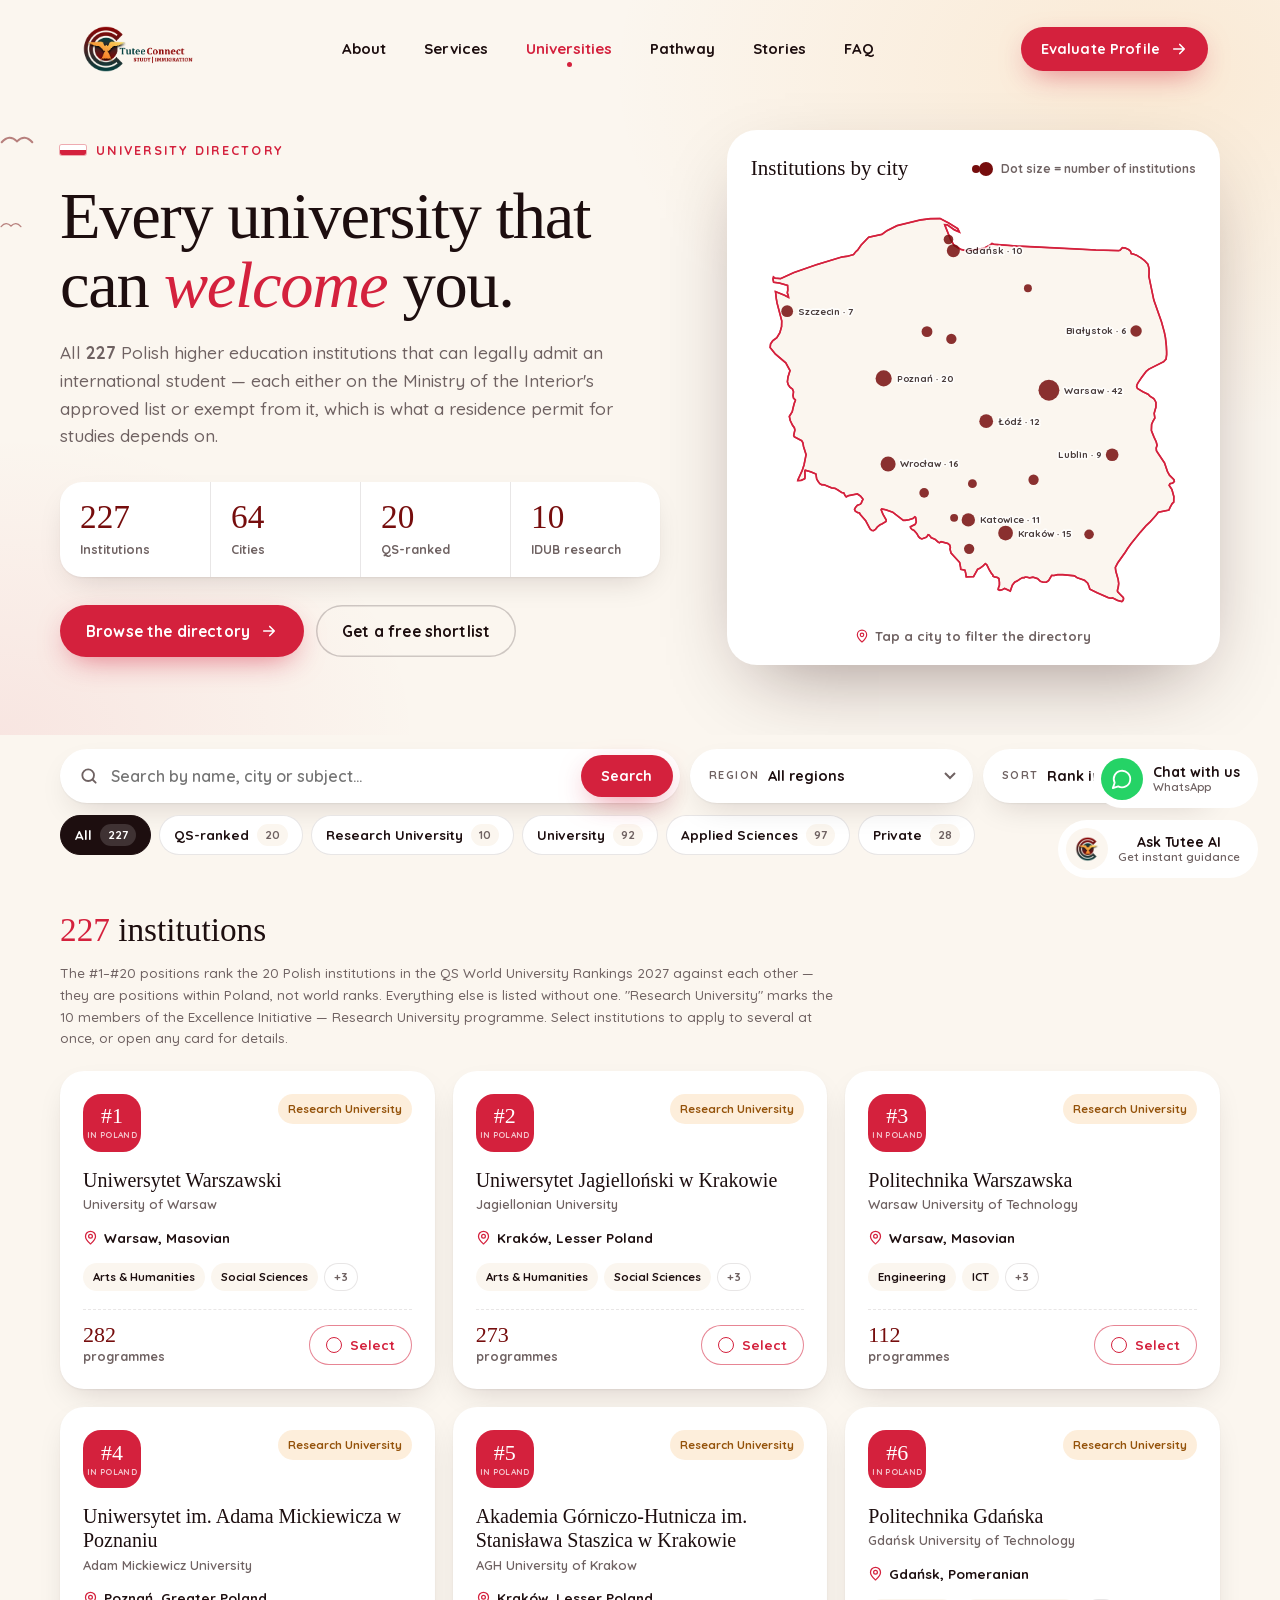
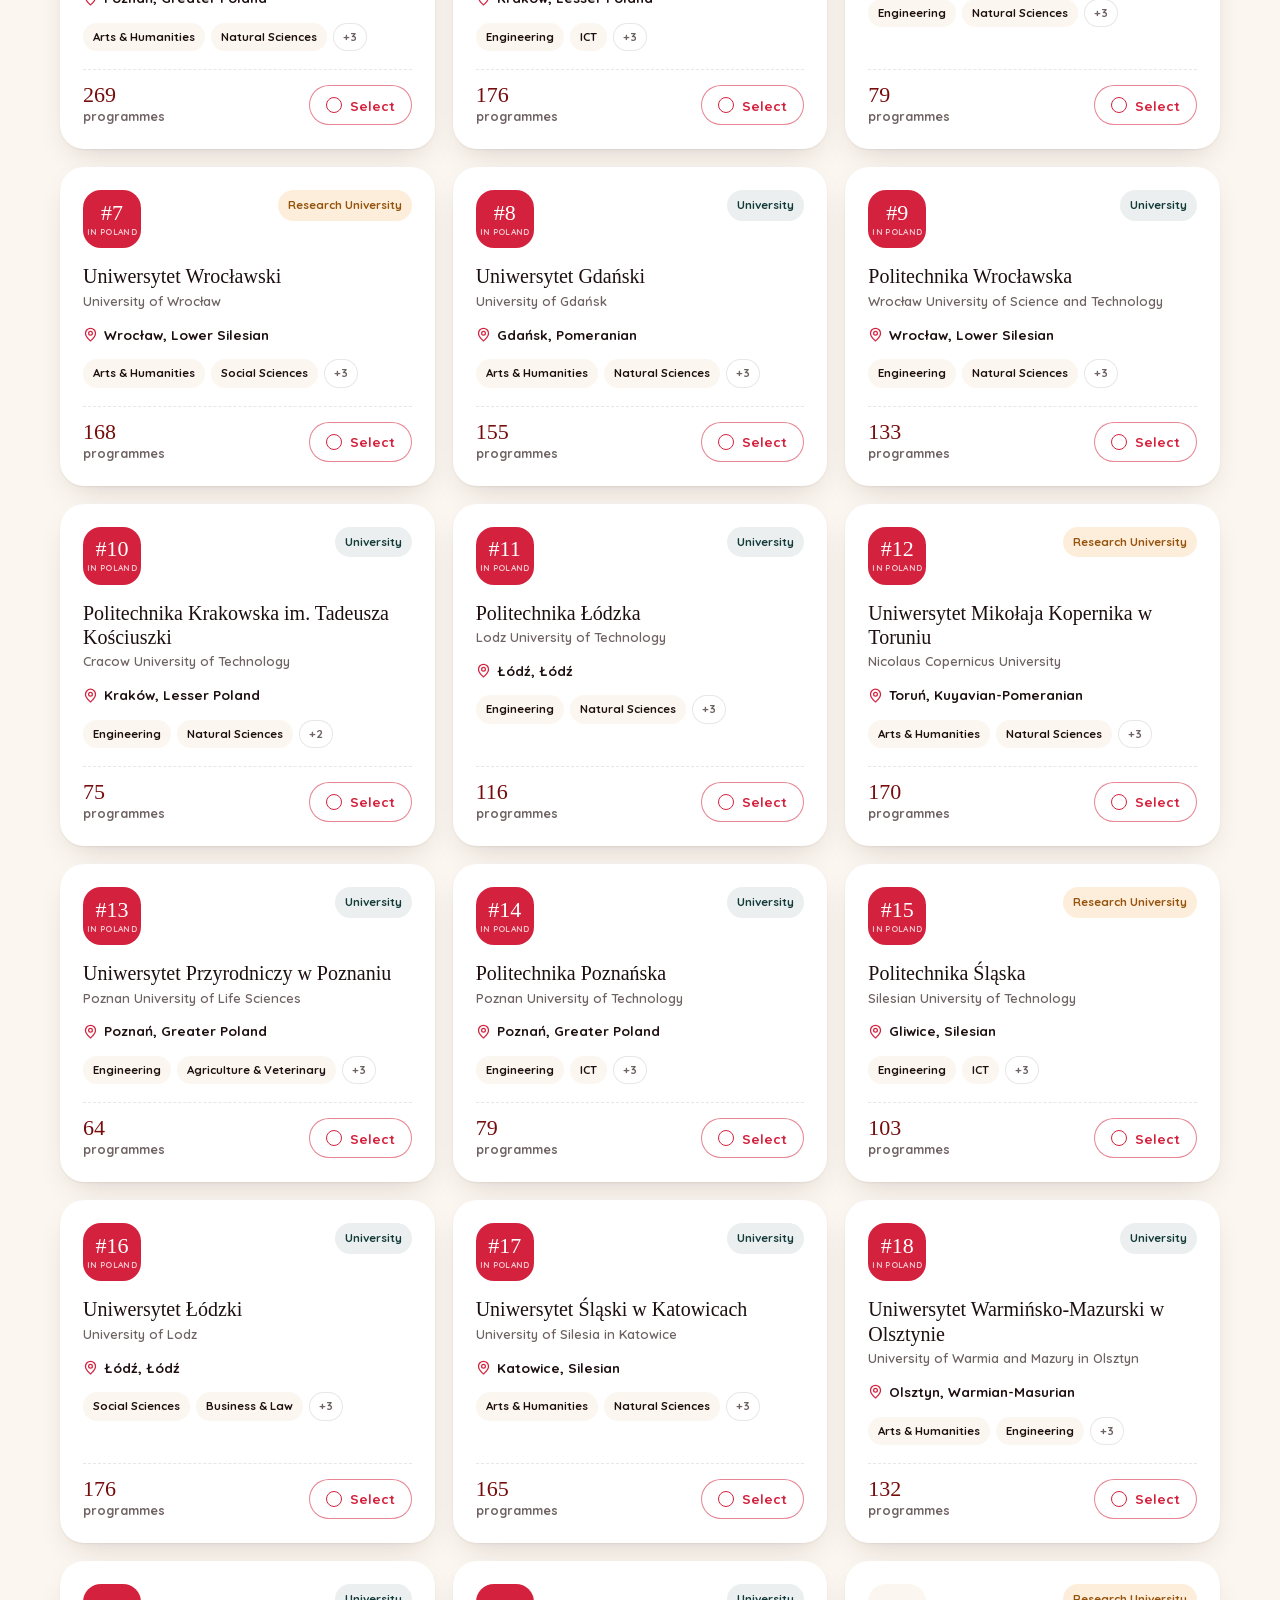
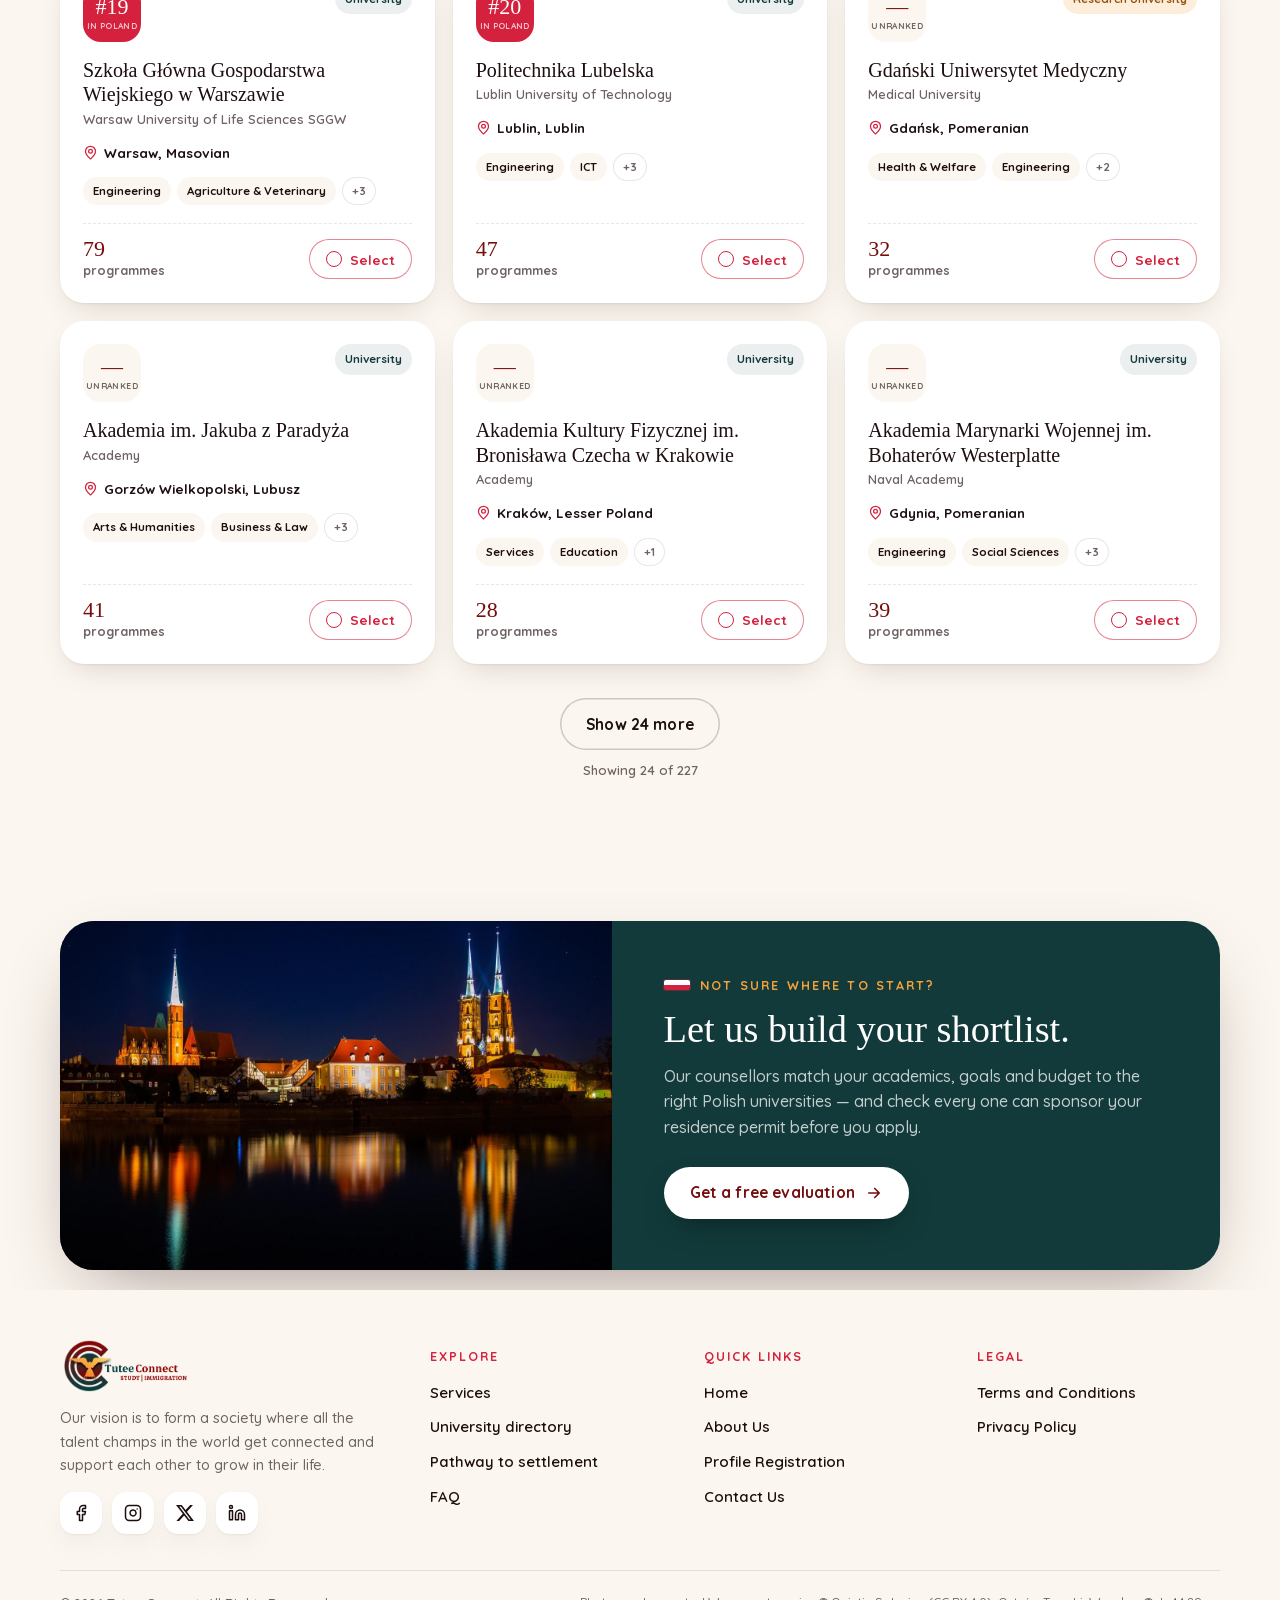
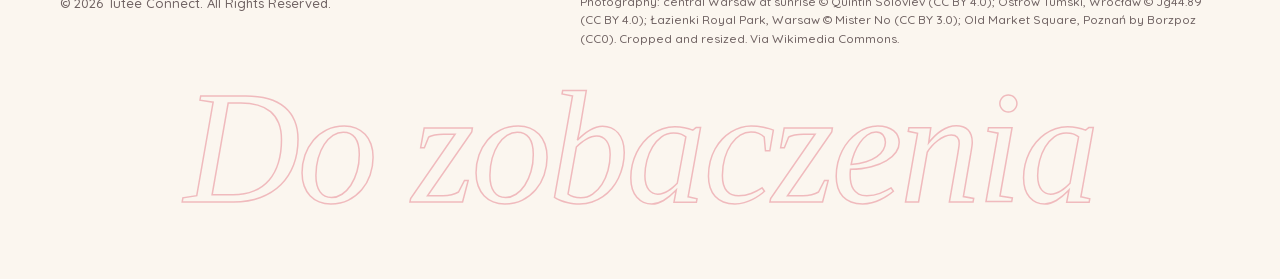
==== commit e3de59f7: "Live Poland news bar, saved shortlist with form chips and floating tray Adds /api/news (Notes from P" ====
--- a/universities.html
+++ b/universities.html
@@ -7,7 +7,10 @@
   <meta name="theme-color" content="#760d0d">
   <title>Polish Universities — Tutee Connect</title>
   <meta name="description" content="Search all 227 Polish higher education institutions that can legally admit an international student — exempt from, or approved under, the Ministry of the Interior's requirement. Shortlist and apply with Tutee Connect.">
-  <link rel="icon" href="./assets/img/logo/icon-128.png">
+  <link rel="icon" href="./assets/img/logo/favicon.ico" sizes="any">
+  <link rel="icon" type="image/png" sizes="192x192" href="./assets/img/logo/favicon-192.png">
+  <link rel="icon" type="image/png" sizes="32x32" href="./assets/img/logo/favicon-32.png">
+  <link rel="apple-touch-icon" href="./assets/img/logo/favicon-180.png">
   <link rel="stylesheet" href="./assets/css/quicksand.css">
   <link rel="stylesheet" href="./assets/css/site.css">
 </head>
@@ -197,9 +200,9 @@
 </section>
 </main>
 
-<div class="tray" data-uni-bar role="status">
-  <span class="c" data-uni-bar-count>0</span>
-  <span data-uni-bar-noun>Institutions selected</span>
+<div class="tray" data-uni-bar data-sl-tray data-sl-one="Institution selected" data-sl-many="Institutions selected">
+  <span class="c" data-sl-tray-count aria-hidden="true">0</span>
+  <span class="tray-label" data-sl-tray-label aria-live="polite">Institutions selected</span>
   <button type="button" class="btn sm" data-uni-proceed>Continue to free counselling <svg class="arrow" width="16" height="16"><use href="#i-arrow"/></svg></button>
 </div>
 
--- a/assets/css/site.css
+++ b/assets/css/site.css
@@ -253,8 +253,8 @@
 [data-reveal].in { opacity: 1; transform: none; }
 [data-reveal="clip"].in { clip-path: inset(0 0 0 0 round var(--radius)); }
 
-.split .w { display: inline-block; overflow: hidden; vertical-align: top; padding-bottom: .08em; margin-bottom: -.08em; }
-.split .w > span { display: inline-block; transform: translateY(110%); transition: transform 1.1s var(--ease); transition-delay: calc(var(--i) * 60ms + var(--d, 0s)); }
+.split .w { display: inline-block; overflow: hidden; vertical-align: top; padding: 0 .26em .3em .08em; margin: 0 -.26em -.3em -.08em; }
+.split .w > span { display: inline-block; transform: translateY(140%); transition: transform 1.1s var(--ease); transition-delay: calc(var(--i) * 60ms + var(--d, 0s)); }
 .split.in .w > span { transform: none; }
 
 /* ==========================================================================
@@ -566,11 +566,11 @@
 .sky-card {
   position: absolute; z-index: 3; left: 0; top: 0; width: min(410px, calc(100% - 32px)); padding: 18px 20px 14px; border-radius: 20px;
   background: rgba(255, 250, 242, .97); color: var(--ink); box-shadow: 0 30px 60px -24px rgba(0, 0, 0, .8);
-  transform: translate(var(--cx, 24px), var(--cy, 24px)); transition: transform .8s var(--ease);
+  transform: translate(var(--cx, 24px), var(--cy, 24px)); transition: transform .5s cubic-bezier(.22, 1, .36, 1);
 }
 .sky-card::after {
   content: ""; position: absolute; top: 100%; left: var(--caret, 50%); margin-left: -9px;
-  border: 9px solid transparent; border-top-color: rgba(255, 250, 242, .97); transition: left .8s var(--ease);
+  border: 9px solid transparent; border-top-color: rgba(255, 250, 242, .97); transition: left .5s cubic-bezier(.22, 1, .36, 1);
 }
 .sky-card > * { transition: opacity .3s, transform .45s var(--ease); }
 .sky-card.swap > * { opacity: 0; transform: translateY(8px); }
@@ -597,16 +597,16 @@
 /* the skyline: one photograph per university, standing in the water below. Everything that
    moves here is cheap to draw: panels dim with an overlay's opacity (not a filter on the
    photo), rise in with a fade and a slide (not a clip), and the rank grows by transform. */
-.sky-line { position: relative; z-index: 2; display: flex; align-items: flex-end; gap: 6px; height: clamp(280px, 30vw, 400px); }
+.sky-line { position: relative; z-index: 2; display: flex; align-items: flex-end; gap: 6px; height: clamp(280px, 30vw, 400px); touch-action: pan-y; }
 .bld {
   position: relative; flex: 1 1 0; min-width: 0; height: var(--h); overflow: hidden; border-radius: 14px 14px 3px 3px; background: #1d0a0d;
   contain: paint; opacity: 0; transform: translateY(40px);
-  transition: flex-grow .65s var(--ease), opacity .8s var(--ease) calc(var(--i) * 60ms), transform 1s var(--ease) calc(var(--i) * 60ms);
+  transition: flex-grow .45s cubic-bezier(.22, 1, .36, 1), opacity .8s var(--ease) calc(var(--i) * 60ms), transform 1s var(--ease) calc(var(--i) * 60ms);
 }
 .sky.risen .bld { opacity: 1; transform: none; }
 .bld img {
   position: absolute; inset: 0; width: 100%; height: 100%; object-fit: cover; object-position: var(--fx, 50% 50%);
-  transform: scale(1.08); transition: transform 1.4s var(--ease);
+  transform: scale(1.08); transition: transform .6s var(--ease);
 }
 /* dusk tint over the waiting photos; it lifts off the open one, which gets a gold edge */
 .bld::before {
@@ -620,12 +620,17 @@
   transition: transform .6s var(--ease), color .4s;
 }
 .bld-rank small { font-size: .6em; opacity: .6; }
+/* a closed building can be narrower than "#12": the rank scales with it rather than being cut */
+.bld { container-type: inline-size; }
+.bld-rank { left: min(12px, 14cqi); font-size: min(21px, 46cqi); }
 .bld-city {
   left: 50%; bottom: 44px; writing-mode: vertical-rl; transform: translateX(-50%) rotate(180deg); white-space: nowrap;
   font-size: 11px; font-weight: 700; letter-spacing: .22em; text-transform: uppercase; color: rgba(255, 255, 255, .62); transition: opacity .4s;
 }
 .bld-info { display: none; }
-.bld:not(.on):hover { flex-grow: 1.35; }
+.bld.near { flex-grow: 1.7; }
+.bld.near::before { opacity: .55; }
+.bld:not(.on):hover { flex-grow: 1.9; }
 .bld:not(.on):hover::before { opacity: .5; }
 .bld.on { flex-grow: 5.4; }
 .bld.on::before { opacity: 1; background: none; box-shadow: inset 0 0 0 2px rgba(244, 161, 58, .9); }
@@ -739,233 +744,21 @@
 /* Settle in Poland: a staircase that rises and deepens in colour toward settlement; choose a step to climb it */
 .path-head2 { display: grid; grid-template-columns: 1.1fr .9fr; gap: 20px 60px; align-items: end; margin-bottom: clamp(36px, 5vw, 56px); }
 .path-head2 .lede { margin: 0; }
-.climb { display: grid; grid-template-columns: 1.05fr .95fr; gap: clamp(28px, 4vw, 60px); align-items: end; }
-.climb-hint { display: inline-flex; align-items: center; gap: 8px; margin: 0 0 6px; font-size: 13px; font-weight: 700; color: var(--red); }
-.climb-hint svg { color: var(--gold); animation: spin 8s linear infinite; }
-.climb-stairs { position: relative; display: grid; grid-template-columns: repeat(4, 1fr); gap: 10px; align-items: end; padding: 74px 0 18px; }
-.climb-stairs[data-reveal]:not(.in) .cs { transform: translateY(70px); opacity: 0; }
-.cs {
-  --step: 0; position: relative; overflow: hidden; display: flex; flex-direction: column; align-items: flex-start; text-align: left;
-  min-height: calc(190px + var(--step) * 70px); padding: 18px 16px; border-radius: 20px 20px 8px 8px;
-  background: #fff; box-shadow: var(--shadow); cursor: pointer;
-  transition: transform .5s var(--ease), box-shadow .4s, opacity .8s var(--ease), filter .4s;
-  transition-delay: 0s, 0s, calc(var(--step) * .1s), 0s;
-}
-.cs:hover { transform: translateY(-5px); box-shadow: var(--shadow-lg); }
-.cs.s2 { background: linear-gradient(170deg, #fff, var(--red-soft)); }
-.cs.s3 { background: linear-gradient(165deg, var(--red), var(--maroon)); color: #fff; }
-.cs.s4 { background: var(--wine); color: #fff; }
-.cs.s4 img { position: absolute; inset: 0; width: 100%; height: 100%; object-fit: cover; transform: scale(1.08); transition: transform 1.2s var(--ease); }
-.cs.s4:hover img { transform: scale(1.02); }
-.cs.s4::after { content: ""; position: absolute; inset: 0; background: linear-gradient(180deg, rgba(36, 4, 5, .45), rgba(36, 4, 5, .92)); }
-.cs > *:not(img):not(picture) { position: relative; z-index: 1; }
-.cs-n { position: absolute !important; right: 12px; top: 6px; font-family: var(--serif); font-style: italic; font-size: 46px; line-height: 1; color: rgba(29, 14, 15, .08); }
-.s3 .cs-n, .s4 .cs-n { color: rgba(255, 255, 255, .16); }
-.cs-ico { width: 40px; height: 40px; border-radius: 13px; display: grid; place-items: center; background: var(--red-soft); color: var(--red); }
-.s2 .cs-ico { background: var(--red); color: #fff; }
-.s3 .cs-ico { background: rgba(255, 255, 255, .16); color: #fff; }
-.s4 .cs-ico { background: var(--gold); color: var(--wine); }
-.cs-kick { margin-top: 14px; font-size: 11px; font-weight: 700; letter-spacing: .16em; text-transform: uppercase; color: var(--red); }
-.s3 .cs-kick, .s4 .cs-kick { color: var(--gold); }
-.cs-t { margin-top: 4px; font-family: var(--serif); font-size: clamp(16px, 1.35vw, 19px); line-height: 1.15; }
 /* the chosen step: lifted, ringed in gold; steps already climbed keep a gold edge */
-.cs.on { transform: translateY(-8px); box-shadow: 0 0 0 3px var(--gold), 0 26px 50px -20px rgba(36, 4, 5, .55); }
-.cs.done::before { content: ""; position: absolute; left: 0; right: 0; top: 0; height: 4px; z-index: 2; background: var(--gold); }
-.climb-stairs:has(.cs.on) .cs:not(.on):not(:hover) { filter: saturate(.75); }
 /* the climber hops from tread to tread (main.js draws the arc) and settles with a little squash */
-.climber {
-  position: absolute; left: 0; top: 0; z-index: 3; pointer-events: none;
-  transform: translate(-50%, calc(-100% - 14px)); will-change: transform;
-}
-.climber i {
-  position: relative; display: grid; place-items: center; width: 46px; height: 46px; border-radius: 50%; transform-origin: 50% 100%;
-  background: linear-gradient(135deg, #ffc46b, var(--gold)); color: var(--wine); box-shadow: 0 0 0 5px rgba(244, 161, 58, .22), 0 14px 26px -10px rgba(36, 4, 5, .6);
-}
-.climber i::after { content: ""; position: absolute; left: 50%; bottom: -7px; margin-left: -7px; border: 7px solid transparent; border-bottom: 0; border-top-color: var(--gold); }
-.climber b { position: absolute; bottom: calc(100% + 6px); left: 50%; transform: translateX(-50%); padding: 2px 9px; border-radius: 99px; background: var(--wine); color: #fff; font-size: 11px; font-weight: 700; letter-spacing: .06em; }
-.climber.land i { animation: land .34s var(--ease); }
 @keyframes land { 40% { transform: scale(1.08, .9); } }
-.climb-ground { position: absolute; left: 0; right: 0; bottom: 4px; height: 4px; border-radius: 4px; background: rgba(29, 14, 15, .1); }
-.climb-ground i { position: absolute; inset: 0; border-radius: 4px; background: linear-gradient(90deg, var(--red), var(--gold)); transform-origin: 0 50%; transform: scaleX(calc((var(--at, 0) + 1) / 4)); transition: transform .9s var(--ease); }
-
-.climb-panel { position: relative; display: grid; padding: clamp(24px, 3vw, 34px); border-radius: var(--radius-lg); background: #fff; box-shadow: var(--shadow-lg); }
 /* every step shares one cell, so the panel keeps the height of the longest and nothing around it moves */
-.climb-panel > .cp { grid-area: 1 / 1; }
-.climb-panel > .cp-foot { grid-area: 2 / 1; }
-.climb-panel > .cp[hidden], .fam-details > .fd[hidden] { display: block !important; visibility: hidden; }
-.cp:not([hidden]) { animation: cp-in .55s var(--ease); }
 @keyframes cp-in { from { opacity: 0; transform: translateY(12px); } }
-.cp-kick { font-size: 11.5px; font-weight: 700; letter-spacing: .18em; text-transform: uppercase; color: var(--red); }
-.cp h3 { margin: 8px 0 10px; font-family: var(--serif); font-weight: 400; font-size: clamp(27px, 2.5vw, 36px); line-height: 1.08; }
-.cp-chip { display: inline-block; padding: 6px 12px; border-radius: 999px; font-size: 12px; font-weight: 700; background: var(--wine); color: var(--gold); }
-.cp-lede { margin: 14px 0 0; color: var(--muted); font-size: 15px; }
-.cp-cols { display: grid; grid-template-columns: 1fr 1fr; gap: 18px; margin-top: 20px; padding-top: 18px; border-top: 1px solid var(--line); }
-.cp h4 { margin: 0 0 8px; font-size: 11px; font-weight: 700; letter-spacing: .16em; text-transform: uppercase; color: var(--muted); }
-.cp ul { list-style: none; margin: 0; padding: 0; display: grid; gap: 8px; font-size: 14px; line-height: 1.45; font-weight: 600; }
-.cp li { position: relative; padding-left: 18px; }
-.cp li::before { content: ""; position: absolute; left: 0; top: .5em; width: 8px; height: 8px; border-radius: 50%; background: var(--red); box-shadow: 0 0 0 3px var(--red-soft); }
-.cp-cols > div + div li::before { background: var(--gold); box-shadow: 0 0 0 3px rgba(244, 161, 58, .2); }
-.cp-foot { display: flex; align-items: center; justify-content: space-between; gap: 14px; margin-top: 24px; }
-.cp-nav { display: flex; align-items: center; gap: 10px; font-size: 13px; font-weight: 700; color: var(--muted); }
-.cp-nav b { color: var(--ink); }
-.cp-nav button { width: 40px; height: 40px; border-radius: 50%; display: grid; place-items: center; box-shadow: inset 0 0 0 1.5px rgba(29, 14, 15, .18); transition: background .3s, color .3s, box-shadow .3s, opacity .3s; }
-.cp-nav button:hover:not(:disabled) { background: var(--ink); color: #fff; box-shadow: inset 0 0 0 1.5px var(--ink); }
-.cp-nav button:disabled { opacity: .35; cursor: default; }
-
-.path-facts {
-  display: grid; grid-template-columns: repeat(3, 1fr); align-items: center; margin-top: 30px;
-  background: #fff; border-radius: 24px; box-shadow: var(--shadow); padding: 14px 0;
-}
-.path-facts .fact { padding: 6px 26px; }
-.path-facts .fact + .fact { border-left: 1px solid var(--line); }
-.path-facts .fact b { display: block; font-family: var(--serif); font-weight: 400; font-size: 34px; line-height: 1; color: var(--maroon); }
-.path-facts .fact > span { display: block; margin-top: 6px; font-size: 13px; font-weight: 600; color: var(--muted); line-height: 1.4; }
 @media (max-width: 960px) {
   .path-head2 { grid-template-columns: 1fr; }
-  .climb { grid-template-columns: 1fr; }
-}
-@media (max-width: 760px) {
-  .climb { gap: 18px; }
-  .climb-stairs { gap: 6px; padding-top: 64px; }
-  .cs { min-height: calc(92px + var(--step) * 30px); padding: 10px 8px; border-radius: 14px 14px 6px 6px; align-items: center; text-align: center; }
-  .cs-n, .cs-t { display: none; }
-  .cs-ico { width: 32px; height: 32px; border-radius: 10px; }
-  .cs-ico svg { width: 17px; height: 17px; }
-  .cs-kick { margin-top: 8px; font-size: 9.5px; letter-spacing: .08em; }
-  .climber i { width: 38px; height: 38px; }
-  .climber i svg { width: 17px; height: 17px; }
-  .climb-panel { padding: 22px 20px; border-radius: 24px; }
-  .cp-cols { grid-template-columns: 1fr; gap: 16px; }
-  .cp-foot { flex-wrap: wrap; }
-  .cp-foot .btn { flex: 1 1 auto; }
-  .path-facts { grid-template-columns: 1fr; padding: 6px 0 16px; }
-  .path-facts .fact { padding: 14px 22px; }
-  .path-facts .fact + .fact { border-left: 0; border-top: 1px solid var(--line); }
-  .path-facts .fact b { font-size: 28px; }
 }
 
 /* Family: pick a stage on the timeline and the family in the photo shows who is with you then */
-.fam {
-  --st: 0; position: relative; overflow: hidden; margin-top: clamp(60px, 8vw, 100px); display: grid; grid-template-columns: .9fr 1.1fr;
-  border-radius: var(--radius-lg); color: #fff; box-shadow: var(--shadow-lg);
-  background: radial-gradient(620px 420px at 100% 0%, rgba(244, 161, 58, .2), transparent 60%), linear-gradient(140deg, var(--teal) 0%, var(--teal-2) 100%);
-}
-.fam[data-st="1"] { --st: 1; }
-.fam[data-st="2"] { --st: 2; }
-.fam-rosette { position: absolute; right: -100px; bottom: -100px; width: 340px; color: var(--gold); opacity: .07; animation: spin 120s linear infinite; pointer-events: none; }
-
-.fam-scene { position: relative; min-height: 500px; overflow: hidden; }
-.fam-scene img { position: absolute; inset: 0; width: 100%; height: 100%; object-fit: cover; transform: scale(1.04); transition: filter 1s, transform 1.4s var(--ease); filter: saturate(.55) brightness(.85); }
-.fam[data-st="1"] .fam-scene img { filter: none; transform: scale(1.08); }
-.fam[data-st="2"] .fam-scene img { filter: saturate(1.15) sepia(.12); transform: scale(1.12); }
-.fam-scene::after { content: ""; position: absolute; inset: 0; background: linear-gradient(180deg, rgba(11, 38, 38, .1) 30%, rgba(11, 38, 38, .88)); }
 
 /* a passport-style stamp gives the verdict for the stage */
-.fam-stamp { position: absolute; z-index: 2; right: 22px; top: 22px; display: grid; }
-.fam-stamp span {
-  grid-area: 1 / 1; justify-self: end; padding: 7px 14px; border: 2.5px solid currentColor; border-radius: 10px;
-  font-size: 13px; font-weight: 700; letter-spacing: .18em; text-transform: uppercase; white-space: nowrap;
-  background: rgba(11, 38, 38, .35); backdrop-filter: blur(4px); -webkit-backdrop-filter: blur(4px);
-  opacity: 0; transform: rotate(-8deg) scale(1.5); transition: opacity .25s, transform .45s cubic-bezier(.3, 1.6, .5, 1);
-}
-.fam-stamp span:nth-child(1) { color: rgba(255, 255, 255, .8); }
-.fam-stamp span:nth-child(2) { color: #fff; }
-.fam-stamp span:nth-child(3) { color: var(--gold); }
-.fam[data-st="0"] .fam-stamp span:nth-child(1), .fam[data-st="1"] .fam-stamp span:nth-child(2), .fam[data-st="2"] .fam-stamp span:nth-child(3) { opacity: 1; transform: rotate(-8deg) scale(1); }
-
-.fam-plane { position: absolute; z-index: 2; left: 50%; top: 40%; color: var(--gold); opacity: 0; filter: drop-shadow(0 6px 10px rgba(0, 0, 0, .4)); }
-.fam-plane.fly { animation: fam-fly 1.4s var(--ease-in-out); }
-@keyframes fam-fly {
-  0% { opacity: 0; transform: translate(180px, -150px) rotate(-30deg) scale(.7); }
-  20% { opacity: 1; }
-  80% { opacity: 1; }
-  100% { opacity: 0; transform: translate(-30px, 90px) rotate(-30deg) scale(1.1); }
-}
-
-.fam-people {
-  position: absolute; z-index: 2; left: 22px; right: 22px; bottom: 22px; display: flex; justify-content: center; gap: clamp(10px, 2vw, 22px);
-  padding: 16px 14px 14px; border-radius: 22px; background: rgba(255, 255, 255, .12); border: 1px solid rgba(255, 255, 255, .2);
-  backdrop-filter: blur(10px); -webkit-backdrop-filter: blur(10px);
-}
-.fp { display: flex; flex-direction: column; align-items: center; text-align: center; min-width: 0; flex: 1 1 0; max-width: 120px; transition: opacity .6s, transform .7s var(--ease); }
-.fp i {
-  position: relative; display: grid; place-items: center; width: 56px; height: 56px; border-radius: 50%; color: #fff;
-  border: 3px solid #fff; transition: border-color .5s, background .5s, box-shadow .5s, transform .6s cubic-bezier(.3, 1.6, .5, 1);
-}
-.fp-you i { background: var(--red); }
-.fp-partner i { background: var(--teal); }
-.fp-kids i { width: 46px; height: 46px; margin-top: 10px; background: var(--gold); color: var(--wine); }
-.fp b { margin-top: 8px; font-size: 14px; font-weight: 700; }
-.fp small { display: grid; font-size: 11.5px; font-weight: 600; color: rgba(255, 255, 255, .72); }
-.fp small > span { grid-area: 1 / 1; opacity: 0; transition: opacity .4s; }
-.fam[data-st="0"] .fp small > span:nth-child(1), .fam[data-st="1"] .fp small > span:nth-child(2), .fam[data-st="2"] .fp small > span:nth-child(3) { opacity: 1; }
 /* the badge that says your partner can work */
-.fp-partner em { position: absolute; right: -8px; top: -6px; width: 24px; height: 24px; border-radius: 50%; display: grid; place-items: center; background: var(--gold); color: var(--wine); border: 2px solid #fff; transform: scale(0); transition: transform .5s cubic-bezier(.3, 1.6, .5, 1); }
-.fam[data-st="2"] .fp-partner em { transform: scale(1); transition-delay: .35s; }
 /* year 1: the family waits at home, greyed out with dashed outlines */
-.fam[data-st="0"] .fp-partner, .fam[data-st="0"] .fp-kids { opacity: .55; transform: translateY(8px); }
-.fam[data-st="0"] .fp-partner i, .fam[data-st="0"] .fp-kids i { background: transparent; border-style: dashed; border-color: rgba(255, 255, 255, .6); color: rgba(255, 255, 255, .7); }
-.fam[data-st="1"] .fp-partner i, .fam[data-st="1"] .fp-kids i { animation: fp-join .7s cubic-bezier(.3, 1.6, .5, 1) both; }
-.fam[data-st="1"] .fp-kids i { animation-delay: .12s; }
-@keyframes fp-join { from { transform: scale(.4); } }
-.fam[data-st="2"] .fp i { box-shadow: 0 0 0 5px rgba(244, 161, 58, .35), 0 0 30px rgba(244, 161, 58, .45); }
-
-.fam-copy { position: relative; align-self: center; padding: clamp(28px, 4vw, 52px); }
-.fam-copy h3 { margin: 10px 0 12px; font-family: var(--serif); font-weight: 400; font-size: clamp(30px, 3.2vw, 44px); line-height: 1.08; }
-.fam-copy h3 em { color: var(--gold); }
-.fam-copy > p { margin: 0; max-width: 60ch; color: rgba(255, 255, 255, .76); }
-/* the stage picker: three stops on a track; the fill runs to the chosen one */
-.fam-stages { position: relative; display: grid; grid-template-columns: repeat(3, 1fr); margin: 28px 0 0; }
-.fam-track { position: absolute; left: 16.66%; right: 16.66%; top: 21px; height: 3px; border-radius: 3px; background: rgba(255, 255, 255, .18); }
-.fam-track i { position: absolute; inset: 0; border-radius: 3px; background: linear-gradient(90deg, #fff, var(--gold)); transform-origin: 0 50%; transform: scaleX(calc(var(--st) / 2)); transition: transform .8s var(--ease); }
-.fam-stages button { position: relative; display: flex; flex-direction: column; align-items: center; text-align: center; padding: 0 4px 6px; border-radius: 14px; }
-.fs-dot {
-  display: grid; place-items: center; width: 44px; height: 44px; border-radius: 50%; font-family: var(--serif); font-size: 19px;
-  background: var(--teal-2); border: 2px solid rgba(255, 255, 255, .3); transition: background .4s, color .4s, border-color .4s, box-shadow .4s, transform .4s var(--ease);
-}
-.fam-stages small { margin-top: 10px; font-size: 10.5px; font-weight: 700; letter-spacing: .14em; text-transform: uppercase; color: rgba(255, 255, 255, .55); }
-.fam-stages b { margin-top: 2px; font-family: var(--serif); font-weight: 400; font-size: 18px; line-height: 1.15; color: rgba(255, 255, 255, .8); transition: color .3s; }
-.fam-stages button:hover .fs-dot { border-color: #fff; transform: scale(1.06); }
-.fam-stages button.past .fs-dot { background: #fff; color: var(--teal); border-color: #fff; }
-.fam-stages button.on .fs-dot { background: var(--gold); color: var(--wine); border-color: var(--gold); box-shadow: 0 0 0 7px rgba(244, 161, 58, .2); transform: scale(1.1); }
-.fam-stages button.on b { color: #fff; }
-.fam-stages button.on small { color: var(--gold); }
-.fam-details { display: grid; margin: 18px 0 22px; padding: 18px 20px; border-radius: 18px; background: rgba(255, 255, 255, .06); border: 1px solid rgba(255, 255, 255, .12); }
-.fam-details > .fd { grid-area: 1 / 1; }   /* stacked like the steps above: the box never changes size */
-.fd:not([hidden]) { animation: cp-in .5s var(--ease); }
-.fd-status { display: block; font-family: var(--serif); font-weight: 400; font-size: 24px; line-height: 1.1; color: var(--gold); }
-#fd-0 .fd-status { color: rgba(255, 255, 255, .7); }
-.fd p { margin: 6px 0 0; font-size: 14.5px; line-height: 1.55; color: rgba(255, 255, 255, .8); }
-.fam-help { display: flex; align-items: center; gap: 14px; padding: 12px 12px 12px 14px; border-radius: 18px; background: rgba(0, 0, 0, .18); }
-.fam-help-ico { width: 40px; height: 40px; flex: none; border-radius: 50%; display: grid; place-items: center; background: var(--gold); color: var(--wine); }
-.fam-help p { margin: 0; font-size: 14px; line-height: 1.45; color: rgba(255, 255, 255, .8); }
-.fam-help p b { color: #fff; }
-.fam-help .btn { margin-left: auto; flex: none; }
-@media (max-width: 960px) {
-  .fam { grid-template-columns: 1fr; }
-  .fam-scene { min-height: 380px; }
-}
-@media (max-width: 760px) {
-  .fam { margin-top: 48px; }
-  .fam-scene { min-height: 300px; }
-  .fam-stamp { right: 14px; top: 14px; }
-  .fam-stamp span { font-size: 11px; padding: 5px 10px; }
-  .fam-people { left: 12px; right: 12px; bottom: 12px; padding: 12px 8px 10px; gap: 6px; border-radius: 18px; }
-  .fp i { width: 46px; height: 46px; }
-  .fp-kids i { width: 38px; height: 38px; margin-top: 8px; }
-  .fp b { font-size: 13px; margin-top: 6px; }
-  .fp small { font-size: 11px; }
-  .fam-copy { padding: 26px 20px; }
-  .fam-copy h3 { font-size: 28px; }
-  .fam-stages { margin-top: 22px; }
-  .fam-stages b { font-size: 15px; }
-  .fam-stages small { font-size: 9.5px; letter-spacing: .1em; }
-  .fam-details { padding: 14px 16px; min-height: 0; }
-  .fd-status { font-size: 21px; }
-  .fam-help { flex-wrap: wrap; }
-  .fam-help p { flex: 1 1 200px; }
-  .fam-help .btn { width: 100%; margin: 4px 0 0; }
-}
+/* the stage picker: three stops on a track; the fill runs to the chosen one */   /* stacked like the steps above: the box never changes size */
 .family {
   margin-top: clamp(60px, 8vw, 100px); border-radius: var(--radius-lg); overflow: hidden;
   display: grid; grid-template-columns: 1fr 1.1fr; background: var(--teal); color: #fff; box-shadow: var(--shadow-lg);
@@ -986,9 +779,8 @@
 .voices { background: var(--wine); color: #fff; overflow: hidden; }
 .voices .section-head { padding: 0 var(--gutter); }
 .voice-rows { display: grid; gap: 22px; mask-image: linear-gradient(90deg, transparent, #000 8%, #000 92%, transparent); -webkit-mask-image: linear-gradient(90deg, transparent, #000 8%, #000 92%, transparent); }
-.voice-row { display: flex; width: max-content; gap: 22px; animation: marquee 70s linear infinite; }
-.voice-row.rev { animation-direction: reverse; animation-duration: 80s; }
-.voice-row:hover { animation-play-state: paused; }   /* only the row under the cursor */
+.voice-row { display: flex; width: max-content; gap: 22px; animation: marquee 125s linear infinite; }   /* one row of all nine stories */
+.voice-row:hover { animation-play-state: paused; }
 .voice {
   width: 380px; flex: none; padding: 28px; border-radius: 26px;
   background: rgba(255, 255, 255, .05); border: 1px solid rgba(255, 255, 255, .1);
@@ -1175,6 +967,71 @@
 .field-msg.hint { color: var(--muted); }
 .field-msg.hint button { color: var(--red); font-weight: 700; text-decoration: underline; text-underline-offset: 2px; }
 .field.phone .field-msg { grid-column: 1 / -1; margin-top: -4px; }
+/* the flag sweep is wider than the shell; "clip" (unlike "hidden") can't be scrolled,
+   so focusing a field no longer slides the whole section sideways */
+.contact-shell { overflow: clip; }
+/* Funding card 03 on phones: the photo strip is squeezed to fit the screen, so the
+   quote sits in the flow and the strip grows to hold all of it instead of cutting
+   its first lines off. */
+@media (max-width: 760px) {
+  .stack-card.sc-3 .visual { height: auto; min-height: 0; max-height: none; display: flex; align-items: flex-end; padding: 12px; }
+  .stack-card.sc-3 .quote { position: relative; left: auto; right: auto; bottom: auto; }
+}
+/* the rest of the pass: dropdowns side by side, the honeypot */
+.honey { position: absolute !important; left: -9999px; width: 1px; height: 1px; opacity: 0; pointer-events: none; }
+.field-row { display: grid; grid-template-columns: 1fr 1fr; gap: 10px; }
+.field-row > .field { min-width: 0; }
+.field.sel select {
+  padding: 0 38px 0 18px; appearance: none; -webkit-appearance: none; color: var(--ink); text-overflow: ellipsis; cursor: pointer;
+  background-image: url("data:image/svg+xml,%3Csvg xmlns='http://www.w3.org/2000/svg' width='12' height='8' fill='none' stroke='%236f6262' stroke-width='2'%3E%3Cpath d='M1 1l5 5 5-5'/%3E%3C/svg%3E");
+  background-repeat: no-repeat; background-position: right 16px center;
+}
+.field.sel select:invalid, .field.sel select.is-empty { color: var(--muted); }
+.field.sel select option { color: var(--ink); }
+.field.sel.is-valid select { border-color: rgba(31, 157, 99, .55); }
+.field.sel.is-invalid select { border-color: #d4213d; background-color: #fff7f8; }
+/* A native dropdown can only show one line and cuts long choices with "…", so
+   the select keeps the box, chevron, focus and clicks while its own text is
+   hidden, and a face on top shows the choice, wrapping (and shrinking a step,
+   from JS) so nothing is cut off on a narrow phone. */
+.sel-box { position: relative; }
+.field.sel .sel-box select { color: transparent; text-overflow: clip; }
+.field.sel .sel-box select option { color: var(--ink); }
+.sel-face {
+  position: absolute; inset: 1.5px 34px 1.5px 18px; display: flex; align-items: center; pointer-events: none;
+  font-weight: 600; font-size: 15.5px; line-height: 1.15; color: var(--ink); overflow-wrap: anywhere; overflow: hidden;
+}
+.sel-face.is-empty { color: var(--muted); }
+@media (max-width: 420px) {
+  .field.sel select { padding-left: 14px; padding-right: 30px; background-position: right 12px center; }
+  .sel-face { left: 14px; right: 28px; font-size: 15px; }
+}
+@media (max-width: 360px) {
+  .ticket-form .field.phone { grid-template-columns: 92px 1fr; }
+  .ticket-form .field.phone label { white-space: nowrap; }
+  .ticket-form .field.phone input:placeholder-shown:not(:focus) + label { font-size: 14px; }
+  .ticket-form .field.phone .vmark { display: none; }   /* no room beside the label; the border and message carry the state */
+  .ticket-form .field.phone input { padding-right: 14px; }
+}
+
+/* sent: the pass turns into a "Form completed" card until the visitor asks for a fresh one */
+.ticket-done { padding: 26px 30px 30px; text-align: center; outline: none; }
+.ticket-done.is-enter { animation: pop .5s var(--ease); }
+.done-ico { display: grid; place-items: center; width: 56px; height: 56px; margin: 0 auto 12px; border-radius: 50%; background: #1f9d63; color: #fff; box-shadow: 0 12px 26px -10px rgba(31, 157, 99, .7); }
+.done-kick { display: inline-block; font-size: 11.5px; font-weight: 700; letter-spacing: .16em; text-transform: uppercase; color: #12623f; }
+.done-title { margin: 6px 0 8px; font-family: var(--serif); font-weight: 400; font-size: 32px; line-height: 1.15; overflow-wrap: anywhere; }
+.done-text { margin: 0 auto; max-width: 420px; font-size: 15px; line-height: 1.55; color: var(--muted); }
+.done-next { list-style: none; margin: 18px auto 20px; padding: 0; display: grid; gap: 8px; max-width: 340px; text-align: left; font-size: 14px; font-weight: 600; }
+.done-next li { display: flex; align-items: center; gap: 10px; padding: 10px 14px; border-radius: 14px; background: var(--paper); }
+.done-next svg { flex: none; color: var(--red); }
+.done-wa { width: 100%; max-width: 340px; gap: 10px; }
+.done-wa svg { flex: none; position: relative; }
+.done-again { display: block; margin: 14px auto 0; padding: 8px 12px; font-size: 14px; font-weight: 700; color: var(--red); text-decoration: underline; text-underline-offset: 3px; }
+.done-again:hover { color: var(--maroon); }
+@media (max-width: 420px) {
+  .ticket-done { padding: 22px 18px 26px; }
+  .done-title { font-size: clamp(23px, 7.4vw, 30px); }
+}
 .dest { display: flex; align-items: center; gap: 10px; padding: 14px 16px; border-radius: 16px; background: var(--red-soft); color: var(--maroon); font-size: 14px; font-weight: 700; margin-bottom: 18px; }
 .dest small { display: block; font-size: 11px; letter-spacing: .1em; text-transform: uppercase; color: var(--red); }
 .form-card .btn { width: 100%; }
@@ -1259,6 +1116,9 @@
 .msg time { display: block; font-size: 10.5px; opacity: .55; margin-top: 4px; text-align: right; }
 .msg p { margin: 0 0 6px; } .msg p:last-of-type { margin-bottom: 0; }
 .msg-acts { display: flex; flex-wrap: wrap; gap: 6px; margin-top: 10px; }
+.msg a[data-chat-link] { color: var(--red); font-weight: 700; text-decoration: underline; text-underline-offset: 2px; }
+.msg a[data-chat-link]:hover { color: var(--maroon); }
+.chat-next { margin: 2px 0 6px; }
 .msg-acts button { padding: 7px 12px; border-radius: 999px; font-size: 12.5px; font-weight: 700; color: var(--red); background: var(--red-soft); transition: background .3s, color .3s; }
 .msg-acts button:hover { background: var(--red); color: #fff; }
 .msg.ai p + p { margin-top: 8px; }
@@ -1461,6 +1321,12 @@
 .tray .c { width: 34px; height: 34px; border-radius: 50%; background: var(--red); display: grid; place-items: center; font-weight: 700; flex: none; }
 .tray span { font-weight: 700; font-size: 14.5px; white-space: nowrap; }
 .tray-open .fab-wrap { bottom: 96px; }
+/* narrow phones: the button gets its own full-width row rather than being cut short */
+@media (max-width: 420px) {
+  .tray { flex-wrap: wrap; width: calc(100vw - 32px); gap: 10px 12px; padding: 10px 12px 12px 14px; border-radius: 24px; }
+  .tray .btn { flex: 1 1 100%; }
+  .tray-open .fab-wrap { bottom: 136px; }
+}
 
 .modal { position: fixed; inset: 0; z-index: 150; display: grid; place-items: center; padding: 16px; background: rgba(36, 4, 5, .55); backdrop-filter: blur(6px); -webkit-backdrop-filter: blur(6px); opacity: 0; pointer-events: none; transition: opacity .4s; }
 .modal.open { opacity: 1; pointer-events: auto; }
@@ -1710,7 +1576,6 @@
   .ticket-pax b { font-size: 16px; }
   .stamp-free { width: 70px; height: 70px; }
 
-
   .ticket-form { padding: 18px 20px 0; }
   .ticket-tear { margin: 4px -20px 0; }
   .ticket-stub { grid-template-columns: 1fr; padding: 18px 0 20px; }
@@ -1873,7 +1738,7 @@
 /* headline and button */
 .pl-copy { display: grid; grid-template-columns: minmax(0, 1.1fr) minmax(0, 1fr); align-items: end; gap: 24px 64px; margin-top: clamp(24px, 4vh, 40px); }
 .im .im-title { margin: 0; font-family: var(--serif); font-weight: 400; font-size: clamp(36px, min(4vw, 6.6vh), 64px); line-height: 1; letter-spacing: -.02em; color: var(--ivory); }
-.im-title .ln { display: block; overflow: hidden; padding-bottom: .12em; margin-bottom: -.12em; }
+.im-title .ln { display: block; overflow: hidden; padding: 0 .26em .3em .08em; margin: 0 -.26em -.3em -.08em; }
 .im-title .ln > span { display: inline-block; }
 .im-lede { margin: 0; max-width: 46ch; font-size: clamp(15.5px, 1.15vw, 18px); line-height: 1.65; color: rgba(247, 239, 228, .76); }
 .im-cta { display: flex; flex-wrap: wrap; align-items: center; gap: 14px 28px; margin-top: 24px; }
@@ -1883,7 +1748,7 @@
 .im-link:hover { color: var(--gold-hi); background-size: 40% 1.5px; }
 
 /* words rise in once the letterbox has opened */
-.im .im-title [data-hero] { opacity: 1; transform: translateY(112%); transition: transform 1.3s var(--ease); transition-delay: var(--d, 0s); }
+.im .im-title [data-hero] { opacity: 1; transform: translateY(140%); transition: transform 1.3s var(--ease); transition-delay: var(--d, 0s); }
 .im.open .im-title [data-hero] { transform: none; }
 .im .im-lede[data-hero], .im .im-cta[data-hero], .im .pl-now[data-hero] { opacity: 0; transform: translateY(16px); transition: opacity 1s var(--ease), transform 1.1s var(--ease); transition-delay: var(--d, 0s); }
 .im.open .im-lede[data-hero], .im.open .im-cta[data-hero], .im.open .pl-now[data-hero] { opacity: 1; transform: none; }
@@ -1932,7 +1797,7 @@
 /* the floating chat buttons wait until the hero scrolls away, where they'd cover its controls */
 @media (max-width: 1180px) {
   .fab-wrap { transition: opacity .4s var(--ease), transform .4s var(--ease); }
-  .at-hero:not(.chat-open) .fab-wrap { opacity: 0; transform: translateY(24px); pointer-events: none; }
+  .at-hero:not(.chat-open) .fab-wrap, .at-pass:not(.chat-open) .fab-wrap, .at-fam:not(.chat-open) .fab-wrap { opacity: 0; transform: translateY(24px); pointer-events: none; }
 }
 @media (prefers-reduced-motion: reduce) {
   .im-lid, .im-seam { display: none; }
@@ -1962,10 +1827,6 @@
   .sky-line { height: clamp(170px, calc(100vh - 545px), 400px); }
   .sky-water { height: clamp(44px, 8vh, 84px); }
   /* family */
-  .fam-scene { min-height: clamp(380px, calc(100vh - 260px), 500px); }
-  .fam-copy { padding: clamp(26px, min(4vw, 5vh), 52px); }
-  .fam-stages { margin-top: clamp(16px, 3vh, 28px); }
-  .fam-details { margin: clamp(12px, 2vh, 18px) 0 clamp(14px, 2.4vh, 22px); }
 }
 /* short laptop screens: the dial's text drops its repeat index; the pass tightens */
 @media (min-width: 961px) and (max-height: 900px) {
@@ -1991,15 +1852,6 @@
   .field label { top: 15px; }
   .ticket-stub { padding: 12px 0 18px; }
 }
-@media (min-width: 961px) and (max-height: 800px) {
-  .fam-copy > p { font-size: 14.5px; line-height: 1.5; }
-  .fam-stages { margin-top: 14px; }
-  .fam-details { padding: 14px 18px; }
-  .fam-help { padding: 10px 10px 10px 12px; }
-  .fam-copy h3 { font-size: 34px; }
-  .fam-copy > p { font-size: 15px; }
-  .fd-status { font-size: 21px; }
-}
 
 /* tablets */
 @media (min-width: 761px) and (max-width: 960px) {
@@ -2008,9 +1860,6 @@
   .sky-scene { padding-top: 262px; }
   .sky-line { height: clamp(200px, calc(100vh - 560px), 400px); }
   .sky-water { height: clamp(44px, 7vh, 84px); }
-  .cs { min-height: calc(120px + var(--step) * 46px); }
-  .climb-stairs { padding-top: 64px; }
-  .fam-scene { min-height: clamp(260px, 30vh, 360px); }
 }
 
 /* phones */
@@ -2052,43 +1901,11 @@
 
   /* settle in Poland: lower stairs, the step tag beside the label, and both lists
      shown in full, one under the other, as soon as a step is tapped */
-  .climb-stairs { padding: 46px 0 12px; gap: 5px; }
-  .cs { min-height: calc(56px + var(--step) * 16px); padding: 8px 6px; }
-  .cp:not([hidden]) { display: grid; grid-template-columns: 1fr auto; align-items: center; column-gap: 10px; }
-  .cp > :not(.cp-kick):not(.cp-chip) { grid-column: 1 / -1; }
-  .cp-chip { grid-row: 1; grid-column: 2; padding: 4px 10px; font-size: 11px; }
-  .cs-ico { width: 30px; height: 30px; border-radius: 9px; }
-  .cs-ico svg { width: 16px; height: 16px; }
-  .cs-kick { margin-top: 6px; }
-  .climber i { width: 34px; height: 34px; }
-  .climber i svg { width: 16px; height: 16px; }
-  .climb-panel { padding: 20px 18px; }
-  .cp h3 { font-size: 24px; margin: 6px 0 8px; }
-  .cp-lede { font-size: 14px; line-height: 1.5; margin-top: 10px; }
-  .cp-cols { grid-template-columns: 1fr; gap: 8px; margin-top: 14px; padding-top: 0; border-top: 0; }
-  .cp-cols > div { padding: 12px 14px; border-radius: 16px; background: var(--paper); }
-  .cp ul { font-size: 13px; gap: 6px; }
   /* the arrows and the button share one row: the step count is already on the stairs */
-  .cp-foot { margin-top: 16px; flex-wrap: nowrap; }
-  .cp-nav span { display: none; }
-  .cp-nav button { width: 38px; height: 38px; }
-  .cp-foot .btn { flex: 0 1 auto; }
 
   /* family: a shorter photo and a tighter card; the intro paragraph steps aside, as
      each stage below says the same thing in its own words */
-  .fam-scene { min-height: clamp(180px, 26vh, 250px); }
-  .fam-copy { padding: 22px 18px; }
-  .fam-copy h3 { font-size: clamp(21px, 6vw, 26px); margin: 8px 0 0; }
-  .fam-copy > p { display: none; }
-  .fam-stages { margin-top: 16px; }
-  .fs-dot { width: 38px; height: 38px; font-size: 17px; }
-  .fam-track { top: 18px; }
-  .fam-details { margin: 14px 0; padding: 12px 14px; }
-  .fd p { font-size: 13.5px; }
   /* the help row is just its button: it says the same thing */
-  .fam-help { padding: 0; background: none; }
-  .fam-help-ico, .fam-help p { display: none; }
-  .fam-help .btn { margin: 0; }
 
   /* boarding pass: the passenger line (it only echoes the name typed below) steps aside */
   .ticket-pax { display: none; }
@@ -2102,25 +1919,14 @@
 
 /* the shortest phones (iPhone SE and the like) */
 @media (max-width: 760px) and (max-height: 760px) {
-  .climb-hint { display: none; }
-  .climb-stairs { padding-top: 42px; }
-  .cs { min-height: calc(50px + var(--step) * 12px); }
-  .cs-kick { font-size: 9px; }
   .stack-card .visual { height: 64px; }
   .stack-card h3 { font-size: 20px; }
-  .fam-stages b { font-size: 14px; }
   .ticket-route { padding-top: 10px; }
   .ticket-route b { font-size: 28px; }
 }
 @media (max-width: 760px) and (max-height: 700px) {
   .core-t { display: none; }
   .medal .core b { font-size: 12px; }
-  .climb-stairs { padding-top: 38px; }
-  .cs { min-height: calc(46px + var(--step) * 10px); }
-  .cp-foot { margin-top: 12px; }
-  .cp h3 { font-size: 22px; }
-  .cp-lede { font-size: 13.5px; }
-  .cp-cols > div { padding: 10px 12px; }
   .ticket-route b { font-size: 26px; }
   .stamp-free { width: 54px; height: 54px; }
   .field { margin-bottom: 10px; }
@@ -2141,22 +1947,6 @@
   .sky-scene { padding-top: 250px; }
   .sky-line { height: 150px; }
   .sky-water { height: 36px; }
-  .climb { grid-template-columns: 1fr 1fr; align-items: start; gap: 20px; }
-  .climb-hint { display: none; }
-  .cs { min-height: calc(70px + var(--step) * 24px); padding: 10px 8px; }
-  .cs-n, .cs-t { display: none; }
-  .climb-panel { padding: 18px 20px; }
-  .cp h3 { font-size: 22px; }
-  .cp-lede { font-size: 14px; }
-  .cp-cols { margin-top: 12px; padding-top: 12px; gap: 12px; }
-  .cp ul { font-size: 13px; }
-  .fam { grid-template-columns: .8fr 1.2fr; }
-  .fam-scene { min-height: 0; }
-  .fam-copy { padding: 20px 22px; }
-  .fam-copy h3 { font-size: 26px; }
-  .fam-copy > p { display: none; }
-  .fam-stages { margin-top: 12px; }
-  .fam-details { margin: 12px 0; padding: 12px 14px; }
   .stack-card { grid-template-columns: 1.3fr .7fr; }
   .stack-card .visual { min-height: 0; }
   .stack-card .copy { padding: 20px 24px; }
@@ -2210,7 +2000,7 @@
   .sky-scene { display: flex; flex-direction: column; padding: 0; background: none; box-shadow: none; border-radius: 0; overflow: visible; isolation: auto; }
   .sky-water { display: none; }
   .sky-line {
-    order: 1; height: auto; gap: 12px; align-items: stretch; overflow-x: auto; overscroll-behavior-x: contain;
+    order: 1; height: auto; gap: 12px; align-items: stretch; overflow-x: auto; overscroll-behavior-x: contain; touch-action: auto;
     scroll-snap-type: x mandatory; scrollbar-width: none; margin: 0 calc(var(--gutter) * -1); padding: 2px var(--gutter) 6px; scroll-padding: 0 var(--gutter);
   }
   .sky-line::-webkit-scrollbar { display: none; }
@@ -2238,59 +2028,19 @@
 
 /* phones: the staircase becomes a compact stepper (low steps, the climber still hops along
    them) so the step's full text and both lists fit under it on one screen */
-@media (max-width: 760px) {
-  .climb-stairs { padding: 40px 0 10px; gap: 5px; }
-  .cs { min-height: calc(44px + var(--step) * 8px); padding: 7px 4px; flex-direction: row; justify-content: center; gap: 6px; }
-  .cs-ico { width: 24px; height: 24px; border-radius: 7px; flex: none; }
-  .cs-ico svg { width: 13px; height: 13px; }
-  .cs-kick { margin-top: 0; font-size: 9.5px; letter-spacing: .06em; }
-  .climber i { width: 30px; height: 30px; }
-  .climber i svg { width: 14px; height: 14px; }
-  .climber b { font-size: 10px; padding: 1px 7px; }
-  .climb-panel { padding: 16px 16px 14px; }
-  .cp h3 { font-size: 22px; margin: 4px 0 6px; }
-  .cp-lede { font-size: 13.5px; line-height: 1.45; margin-top: 6px; }
-  .cp-cols { margin-top: 10px; gap: 6px; }
-  .cp-cols > div { padding: 10px 12px; }
-  .cp h4 { margin-bottom: 6px; }
-  .cp ul { font-size: 12.8px; line-height: 1.4; gap: 5px; }
-  .cp-foot { margin-top: 12px; }
-}
-@media (max-width: 760px) and (max-height: 760px) {
-  .climb-stairs { padding-top: 34px; }
-  .cs { min-height: calc(40px + var(--step) * 6px); }
-  .cs-kick { display: none; }
-  .climber b { display: none; }
-}
 @media (max-width: 760px) and (max-height: 700px) {
   .stack-card .visual { height: 52px; }
   .stack-card h3 { font-size: 19px; margin: 4px 0 6px; }
   .stack-card ul { margin: 10px 0 12px; gap: 5px; font-size: 13px; }
-  .fam-scene { min-height: 150px; }
-  .fam-stages { margin-top: 12px; }
-  .fam-details { margin: 10px 0; }
 }
 
 /* the shortest phones: flatter list cards in the steps panel */
-@media (max-width: 760px) and (max-height: 700px) {
-  .climb-stairs { padding-top: 32px; }
-  .climb-panel { padding: 14px 14px 12px; }
-  .cp-lede { font-size: 13px; }
-  .cp-cols { gap: 2px; margin-top: 8px; }
-  .cp-cols > div { padding: 6px 0; background: none; }
-  .cp ul { font-size: 12.5px; gap: 4px; }
-  .cp-foot { margin-top: 8px; }
-  .cp-nav button { width: 34px; height: 34px; }
-  .cp-foot .btn { min-height: 40px; }
-}
 /* iPhone 5-sized screens */
 @media (max-width: 340px) {
   .dial { --D: clamp(180px, 28vh, 240px); }
   .dial-body p:first-child { -webkit-line-clamp: 4; }
   .stack-card p { font-size: 13px; }
   .stack-card ul { font-size: 12.5px; }
-  .fam-copy { padding: 18px 14px; }
-  .fd p { font-size: 13px; }
 }
 
 /* phones held sideways: under 400px of height nothing stacked can fit, so blocks go
@@ -2311,10 +2061,6 @@
   .stack-card .btn { min-height: 40px; }
   .stack-card { max-height: calc(100vh - 110px); }
   .stack-card .copy { overflow-y: auto; overscroll-behavior: contain; }
-  .climb-panel { max-height: calc(100vh - 110px); overflow-y: auto; overscroll-behavior: contain; }
-  .climb-stairs { padding-top: 44px; }
-  .fam { max-height: calc(100vh - 110px); }
-  .fam-copy { max-height: calc(100vh - 110px); overflow-y: auto; overscroll-behavior: contain; align-self: stretch; }
   .pass-grid { grid-template-columns: .75fr 1.25fr; gap: 22px; align-items: start; }
   .pass-intro .lede { font-size: 13.5px; }
   .stamps, .reach, .office-line { display: none; }
@@ -2341,14 +2087,6 @@
   .ticket-form > .ticket-stub { grid-row: 4; grid-column: 1 / -1; }
   .ticket-form > .alert { grid-column: 1 / -1; }
 }
-@media (max-width: 760px) and (max-height: 700px) {
-  .climb-stairs { padding-top: 22px; }
-  .cp h4 { margin-bottom: 3px; }
-  .cp-foot { margin-top: 6px; }
-  .cp-kick { font-size: 10px; }
-  .cp h3 { font-size: 20px; }
-  .cp-lede { font-size: 12.8px; line-height: 1.4; }
-}
 /* very small screens (iPhone 5 size): long text panels scroll inside a box that fits */
 @media (max-width: 760px) and (max-height: 600px) {
   .dial { --D: clamp(150px, 26vh, 220px); }
@@ -2358,8 +2096,6 @@
   .dial-body p:first-child { -webkit-line-clamp: 3; }
   .stack-card { max-height: calc(100vh - 110px); }
   .stack-card .copy { overflow-y: auto; overscroll-behavior: contain; }
-  .climb-panel { max-height: calc(100vh - 210px); overflow-y: auto; overscroll-behavior: contain; }
-  .fam-copy { max-height: calc(100vh - 250px); overflow-y: auto; overscroll-behavior: contain; }
 }
 
 /* flag confetti following the mouse (drawn by main.js) */
@@ -2390,7 +2126,1081 @@
    still, since rotating them repaints every frame; the family photo changes its colour
    at once instead of animating a filter, keeping only its slow zoom */
 @media (hover: none) {
-  .folk-corner, .dial-rosette, .fam-rosette, .medal .rosette, .climb-hint svg, .contact-shell .folk-bg, .mobile-menu .folk-bg { animation: none !important; }
-  .fam-scene img { transition: transform 1.4s var(--ease); }
+  .folk-corner, .dial-rosette, .medal .rosette, .contact-shell .folk-bg, .mobile-menu .folk-bg { animation: none !important; }
 }
 @media (hover: none) { .ticket { box-shadow: 0 30px 50px -24px rgba(0, 0, 0, .6); } }
+
+/* ==========================================================================
+   PROFILE PASS — compact: the whole pass fits on one screen. Name and email
+   share a row (stacked on phones), study level and start are dropdowns, the
+   fee/gate/seat strip gives way to the stamp beside the passenger name, and
+   the shortlist rides in "Enquiry for" instead of a field of its own.
+   ========================================================================== */
+.ticket { display: grid; grid-template-columns: minmax(0, 1fr) auto; }
+.ticket > * { grid-column: 1 / -1; }
+.ticket-top { padding: 16px 28px 0; }
+.ticket-route { padding: 12px 28px 2px; }
+.ticket-route b { font-size: 38px; }
+.ticket > .ticket-pax { grid-column: 1; margin: 8px 12px 0 28px; padding: 10px 0 9px; border-bottom: 0; }
+.ticket-pax b { white-space: normal; overflow-wrap: anywhere; }
+.ticket > .ticket-meta { grid-column: 2; align-self: center; margin-top: 8px; padding: 0 26px 0 0; border-bottom: 0; }
+.ticket-meta > div:not(.stamp-free) { display: none; }
+.ticket-meta .stamp-free { width: 70px; height: 70px; margin: 0; }
+.ticket-form { padding: 14px 28px 0; border-top: 1px dashed rgba(29, 14, 15, .16); }
+.ticket-form .field { margin-bottom: 10px; }
+.ticket-form .field input, .ticket-form .field select, .ticket-form .cc-btn { height: 52px; }
+.ticket-form .field label { top: 15px; }
+.ticket-form .field input:focus + label, .ticket-form .field input:not(:placeholder-shown) + label { top: 7px; }
+.ticket-form .field input { padding-top: 20px; }
+.ticket-form .field-row { gap: 10px; }
+.ticket-tear { margin: 6px -28px 0; }
+.ticket-stub { grid-template-columns: minmax(0, 1fr) auto; gap: 12px; padding: 16px 0 20px; }
+.ticket-stub .dest { grid-column: 1; margin: 0; padding: 10px 14px; line-height: 1.3; min-width: 0; }
+.ticket-stub .dest > div { min-width: 0; white-space: normal; overflow: visible; overflow-wrap: anywhere; }
+.ticket-stub .dest svg { flex: none; }
+.ticket-stub .barcode { display: none; }
+.ticket-stub .btn { grid-column: 2; min-height: 52px; padding: 0 26px; white-space: nowrap; }
+/* the short-screen layers above place fields on a grid by name; the rows here do that now */
+.ticket-form { display: block; }
+.ticket-done { padding: 22px 28px 26px; }
+.done-ico { width: 48px; height: 48px; margin-bottom: 8px; }
+.done-title { font-size: 28px; margin: 4px 0 6px; }
+.done-next { margin: 12px auto 14px; gap: 6px; }
+.done-next li { padding: 8px 12px; }
+
+/* short laptop screens: a little tighter still, with the header trimmed to the route */
+@media (min-width: 961px) and (max-height: 820px) {
+  .ticket-top, .ticket-route span { display: none; }
+  .ticket-route { padding-top: 14px; }
+  .ticket-route b { font-size: 32px; }
+  .ticket-form .field input, .ticket-form .field select, .ticket-form .cc-btn { height: 48px; }
+  .ticket-form .field label { top: 13px; }
+  .ticket-form .field input:focus + label, .ticket-form .field input:not(:placeholder-shown) + label { top: 6px; }
+  .ticket-form .field input { padding-top: 18px; }
+  .ticket-stub { padding: 12px 0 16px; }
+  .ticket-stub .btn { min-height: 48px; }
+  /* the intro beside it: smaller stamps, links on one line */
+  .pass-intro .stamps { margin-top: 16px; gap: 10px; }
+  .pass-intro .stamp { width: 120px; padding: 12px; }
+  .pass-intro .stamp-n { font-size: 20px; }
+  .pass-intro .stamp b { margin-top: 4px; font-size: 10.5px; }
+  .pass-intro .stamp small { font-size: 9.5px; }
+  .pass-intro .reach { margin-top: 16px; gap: 6px; }
+  .pass-intro .reach a { padding: 8px 12px; font-size: 13px; }
+  .pass-intro .office-line { margin-top: 10px; }
+}
+@media (max-width: 760px) {
+  .ticket-top { padding: 14px 18px 0; }
+  .ticket-route { padding: 10px 18px 2px; }
+  .ticket-route b { font-size: 30px; }
+  .ticket > .ticket-pax { margin: 6px 10px 0 18px; padding: 8px 0 7px; }
+  .ticket > .ticket-pax { display: block; }
+  .ticket > .ticket-meta { display: flex; padding-right: 16px; margin-top: 6px; }
+  .ticket-meta .stamp-free { width: 54px; height: 54px; }
+  .ticket-form { padding: 12px 18px 0; }
+  .ticket-form .field input, .ticket-form .field select, .ticket-form .cc-btn { height: 50px; }
+  .ticket-form .field label { top: 14px; }
+  .ticket-tear { margin: 4px -18px 0; }
+  .ticket-stub { padding: 14px 0 16px; }
+  .ticket-done { padding: 20px 18px 22px; }
+}
+/* short phones: the route alone heads the pass */
+@media (max-width: 760px) and (max-height: 700px) {
+  .ticket > .ticket-pax, .ticket > .ticket-meta { display: none; }
+}
+@media (max-width: 560px) {
+  .ticket-form .field-row.pair { grid-template-columns: 1fr; gap: 0; }
+  .ticket-stub { grid-template-columns: 1fr; gap: 10px; }
+  .ticket-stub .btn { grid-column: 1; width: 100%; }
+}
+
+/* ==========================================================================
+   FAMILY — boarding passes: one pass each for you, your partner and your
+   child. Sliding the plane along the journey stamps each pass as it becomes
+   valid; tapping a pass turns it over for that person's rule at that stage.
+   ========================================================================== */
+/* a dotted flight path drifting behind the passes */
+
+/* the journey: a real range input (keyboard and screen readers get it for free) */
+
+/* the passes: fanned out, each lifts and straightens under the cursor */
+/* the stamps: each one thumps down when its stage arrives */
+
+/* tablets and phones: three short landscape passes, one under another */
+@media (max-width: 640px) {
+  /* the passes sit between the stage summary and the paperwork offer */
+  /* one screen tall: the passes explain themselves, and the paperwork offer is its button */
+}
+
+/* ==========================================================================
+   SETTLE IN POLAND — star map: a night sky over Warsaw. A comet travels the
+   constellation Study → Graduate → Work → Settle (drag it, or pick a star);
+   the line it leaves behind glows gold. Your partner and child appear as
+   companion stars once they can join you. Facts are small constellations.
+   ========================================================================== */
+
+/* the map */
+/* a four-point sparkle */
+
+/* the comet: drag it along the path */
+
+/* the card */
+
+/* the facts: small constellations that light up */
+@media (max-width: 640px) {
+  /* one screen on a phone: the lead sentence carries each step; the facts sit side by side */
+}
+/* short laptop and tablet screens: the card tightens so the whole map fits one screen */
+
+/* ==========================================================================
+   SETTLE IN POLAND — scroll stack: each step is a large photo card that slides
+   up over the last as you scroll (no scroll lock); the cards beneath shrink,
+   tilt and dim. A rail shows where you are and jumps to any step. The facts are
+   spotlight cards whose glow follows the cursor.
+   ========================================================================== */
+/* the section clips its overflow without becoming a scroll container */
+section.path { overflow: clip; }
+
+/* the rail */
+
+/* the stack */
+/* a soft spotlight that follows the cursor over the front card */
+
+/* family: who can be with you at each stage */
+
+/* the facts: spotlight cards */
+
+/* ==========================================================================
+   SETTLE IN POLAND — street walk: an old-town street at dusk. Drag it (or the
+   walk bar) to stroll from the university to home; the building you reach opens
+   its door and its card, your family walks with you from Year 2, and the facts
+   hang as shop signs that swing as you pass.
+   ========================================================================== */
+
+/* the stage card */
+
+/* the street */
+/* far spires, drifting slower than the street */
+
+/* buildings */
+
+/* the lamp where your family joins, and the shop signs */
+/* the street shrinks on small screens; the signs shrink less, so they stay readable */
+
+/* you, and your family from Year 2 */
+
+/* the walk bar */
+/* phones: the street is small, so the facts on its shop signs are repeated here, readable */
+
+/* ==========================================================================
+   SETTLE IN POLAND — paper-cut dioramas: each stage is a pop-up scene of five
+   layers of Polish folk paper-cuts (wycinanki) that tilts in 3D with the cursor.
+   Picking a stage makes its layers spring up from the base like a pop-up book.
+   ========================================================================== */
+
+/* the diorama */
+/* the pop-up: layers fold up from the base, back to front */
+
+/* the side: paper tabs, the stage text, the facts */
+/* a scalloped paper edge under the chosen tab */
+
+/* ==========================================================================
+   SETTLE IN POLAND — bounce cards: the five stages as a fanned hand of photo
+   cards that bounce in. Hovering (or tapping) a card straightens and lifts it
+   while its neighbours spring aside; opening it shows the stage in a pop-up
+   with its working instrument raised over the photo.
+   ========================================================================== */
+.section.path { padding-block: clamp(48px, 7vh, 88px); }
+#journey .path-head2 { margin-bottom: clamp(8px, 2vh, 22px); }
+.bnc { --ch: clamp(250px, calc(100svh - 470px), 340px); --cw: calc(var(--ch) / 1.32); position: relative; }
+.bnc-fan { position: relative; height: calc(var(--ch) + 96px); }
+.bnc-card {
+  --t: none; position: absolute; left: 50%; top: 44px; z-index: calc(var(--i) + 1); width: var(--cw); height: var(--ch); margin-left: calc(var(--cw) / -2);
+  transform: var(--t); transition: transform .75s cubic-bezier(.34, 1.56, .64, 1); transition-delay: var(--dl, 0s);
+}
+.bnc-card.up { z-index: 20; }
+.bnc-face {
+  position: relative; display: block; width: 100%; height: 100%; padding: 0; border-radius: 26px; text-align: left; color: #fff; cursor: pointer;
+  background: #fff; box-shadow: 0 3px 8px rgba(36, 4, 5, .12), 0 26px 50px -22px rgba(36, 4, 5, .6); transition: box-shadow .5s;
+}
+.bnc-card.up .bnc-face { box-shadow: 0 6px 14px rgba(36, 4, 5, .16), 0 44px 80px -26px rgba(36, 4, 5, .75); }
+.bnc-face:focus-visible { outline: 3px solid var(--gold); outline-offset: 4px; }
+/* the bounce in: each card springs up from nothing, one after another */
+.bnc.armed:not(.go) .bnc-face { transform: scale(0); }
+.bnc.go .bnc-face { animation: bnc-in .95s ease-out both; animation-delay: calc(var(--i) * 85ms + .1s); }
+@keyframes bnc-in { 0% { transform: scale(0); } 45% { transform: scale(1.08); } 65% { transform: scale(.95); } 82% { transform: scale(1.02); } 100% { transform: scale(1); } }
+
+.bnc-photo { position: absolute; inset: 6px; border-radius: 20px; overflow: hidden; background: var(--wine); }
+.bnc-photo img { width: 100%; height: 100%; object-fit: cover; display: block; transition: transform .9s var(--ease); }
+.bnc-card.up .bnc-photo img { transform: scale(1.06); }
+.bnc-photo::after { content: ""; position: absolute; inset: 0; background: linear-gradient(180deg, rgba(24, 3, 4, .55) 0%, rgba(24, 3, 4, .05) 32%, rgba(24, 3, 4, .2) 52%, rgba(24, 3, 4, .9) 100%); }
+.bnc-kick { position: absolute; left: 20px; top: 18px; display: flex; align-items: baseline; gap: 7px; font-size: 12.5px; font-weight: 700; color: rgba(255, 255, 255, .88); }
+.bnc-kick b { font-family: var(--serif); font-style: italic; font-weight: 400; font-size: 20px; color: var(--gold); }
+.bnc-text { position: absolute; left: 20px; right: 18px; bottom: 20px; display: grid; gap: 6px; }
+.bnc-title { font-family: var(--serif); font-size: clamp(20px, 1.8vw, 26px); line-height: 1.08; text-shadow: 0 2px 16px rgba(0, 0, 0, .5); }
+.bnc-line { font-size: 12.5px; font-weight: 600; line-height: 1.35; color: rgba(255, 255, 255, .8); }
+.bnc-open {
+  position: absolute; right: 14px; top: 14px; display: inline-flex; align-items: center; gap: 5px; padding: 5px 8px 5px 10px; border-radius: 99px;
+  font-size: 11px; font-weight: 800; color: var(--wine); background: var(--gold); opacity: 0; transform: translateY(-4px); transition: opacity .3s, transform .4s var(--ease);
+}
+.bnc-card.up .bnc-open { opacity: 1; transform: none; }
+.bnc-hint { margin: 0; text-align: center; font-size: 13px; font-weight: 600; color: var(--muted); }
+
+/* phones: no hover to lean on, so the hand becomes a swipe carousel. The centred card faces you
+   straight on; its neighbours peek in, tilted and smaller, and one tap opens a card. */
+@media (max-width: 700px) {
+  .bnc { --cw: min(62vw, 250px); --ch: calc(var(--cw) * 1.3); }
+  .bnc-fan {
+    display: flex; gap: 14px; height: auto; overflow-x: auto; scroll-snap-type: x mandatory; overscroll-behavior-x: contain; scrollbar-width: none;
+    margin: 0 calc(var(--gutter) * -1); padding: 18px calc(50% - var(--cw) / 2 + var(--gutter)) 26px;
+  }
+  .bnc-fan::-webkit-scrollbar { display: none; }
+  .bnc-card {
+    position: relative; left: auto; top: auto; z-index: auto; flex: none; margin: 0; scroll-snap-align: center;
+    transform: rotate(var(--rot, 0deg)) scale(var(--sc, 1)); transition: transform .25s ease-out;
+  }
+  .bnc-face { border-radius: 22px; }
+  .bnc-photo { inset: 5px; border-radius: 18px; }
+  .bnc-kick { left: 16px; top: 15px; font-size: 12px; }
+  .bnc-kick b { font-size: 18px; }
+  .bnc-text { left: 16px; right: 14px; bottom: 16px; gap: 5px; }
+  .bnc-title { font-size: 22px; }
+  .bnc-line { font-size: 12px; }
+  .bnc-open { right: 12px; top: 12px; }
+  .bnc-card.mid .bnc-open { opacity: 1; transform: none; }
+  .bnc-dots { display: flex; justify-content: center; gap: 7px; margin: -6px 0 10px; }
+  .bnc-dots i { width: 7px; height: 7px; border-radius: 99px; background: rgba(36, 4, 5, .18); transition: width .35s var(--ease), background .35s; }
+  .bnc-dots i.on { width: 22px; background: var(--red); }
+}
+@media (min-width: 701px) { .bnc-dots { display: none; } }
+@media (prefers-reduced-motion: reduce) {
+  .bnc-card { transition: none; }
+  .bnc.go .bnc-face { animation: none; }
+}
+
+/* the instruments, shown in the pop-up over each stage's photo */
+/* the frosted instrument, raised off the photo and centred in the space left */
+.bx-gadget {
+  position: relative; margin: auto 0; border-radius: 18px; padding: 14px; transform: translateZ(30px);
+  background: linear-gradient(160deg, rgba(255, 255, 255, .14), rgba(255, 255, 255, .04)), rgba(30, 8, 10, .42);
+  -webkit-backdrop-filter: blur(14px) saturate(140%); backdrop-filter: blur(14px) saturate(140%);
+  box-shadow: inset 0 1px 0 rgba(255, 255, 255, .22), inset 0 0 0 1px rgba(255, 255, 255, .1), 0 22px 40px -18px rgba(0, 0, 0, .7);
+}
+
+/* 01 · the visa file ticks itself off, then gets stamped; tap to check again */
+.bx-file { display: block; width: 100%; text-align: left; color: inherit; cursor: pointer; }
+.bx-file-list { display: grid; gap: 10px; }
+.bx-file-list > span { display: flex; align-items: center; gap: 9px; font-size: 13.5px; font-weight: 600; color: rgba(255, 255, 255, .55); transition: color .4s; }
+.bx-file-list svg { flex: none; color: rgba(255, 255, 255, .35); transition: color .4s, transform .5s cubic-bezier(.3, 1.8, .5, 1); }
+.bx-file-list > span.ok { color: #fff; }
+.bx-file-list > span.ok svg { color: #5fe0a0; transform: scale(1.2); }
+.bx-stamp {
+  position: relative; display: grid; width: max-content; margin: 14px 4px 2px auto; justify-items: center; padding: 6px 11px 7px; border-radius: 11px;
+  color: #ff5a6b; border: 3px solid currentColor; box-shadow: inset 0 0 0 2px rgba(30, 8, 10, .4), inset 0 0 0 4px currentColor; background: rgba(30, 8, 10, .35);
+  rotate: -11deg; opacity: 0; scale: 2.2; transition: opacity .2s, scale .45s cubic-bezier(.3, 1.5, .5, 1);
+}
+.bx-stamp b { font-family: var(--serif); font-size: 28px; font-weight: 400; line-height: 1; }
+.bx-stamp small { font-size: 9.5px; font-weight: 800; letter-spacing: .12em; text-transform: uppercase; }
+.bx-file.stamped .bx-stamp { opacity: .95; scale: 1; }
+.bx-file.thud { animation: bx-thud .35s ease-out; }
+@keyframes bx-thud { 30% { transform: translateZ(30px) translateY(3px) scale(.985); } }
+.bx-file:focus-visible { outline: 3px solid var(--gold); outline-offset: 3px; }
+
+/* 02 · the nine months: a big "9", then three phases side by side, each with its
+   three month pages, which light up one by one when the pop-up opens */
+.bx-nine { --hunt: #f4a13a; --job: #ff5a6b; --switch: #7cc4ff; display: grid; gap: 14px; padding: 16px; }
+.bx-nine-head { display: flex; align-items: center; justify-content: space-between; gap: 10px; }
+.bx-nine-big { display: flex; align-items: center; gap: 10px; }
+.bx-nine-big > b { font-family: var(--serif); font-weight: 400; font-size: 64px; line-height: .8; color: var(--gold); text-shadow: 0 6px 24px rgba(244, 161, 58, .45); }
+.bx-nine-big > span { display: grid; font-family: var(--serif); font-size: 21px; line-height: 1.05; color: #fff; }
+.bx-nine-big small { font-family: var(--sans); font-size: 11px; font-weight: 800; letter-spacing: .14em; text-transform: uppercase; color: rgba(255, 255, 255, .62); }
+.bx-nine-tag { display: inline-flex; align-items: center; gap: 6px; flex: none; padding: 6px 11px; border-radius: 99px; font-size: 11.5px; font-weight: 800; white-space: nowrap; color: #5fe0a0; background: rgba(95, 224, 160, .14); box-shadow: inset 0 0 0 1px rgba(95, 224, 160, .3); }
+.bx-nine-phases { list-style: none; margin: 0; padding: 0; display: grid; grid-template-columns: repeat(3, minmax(0, 1fr)); gap: 8px; }
+.bx-ph {
+  --c: var(--hunt); position: relative; display: grid; align-content: start; gap: 2px; min-width: 0; padding: 12px 10px 10px; border-radius: 14px; overflow: hidden;
+  background: linear-gradient(180deg, color-mix(in srgb, var(--c) 22%, transparent), rgba(0, 0, 0, .28) 70%);
+  box-shadow: inset 0 0 0 1px color-mix(in srgb, var(--c) 35%, transparent);
+}
+.bx-ph::before { content: ""; position: absolute; left: 0; right: 0; top: 0; height: 3px; background: var(--c); }
+.bx-ph.is-job { --c: var(--job); }
+.bx-ph.is-switch { --c: var(--switch); }
+.bx-ph-ico { display: grid; place-items: center; width: 30px; height: 30px; margin-bottom: 6px; border-radius: 10px; color: #1d0e0f; background: var(--c); box-shadow: 0 6px 14px -6px var(--c); }
+.bx-ph small { font-size: 10px; font-weight: 800; letter-spacing: .08em; text-transform: uppercase; color: var(--c); white-space: nowrap; }
+.bx-ph b { font-size: 14px; font-weight: 700; line-height: 1.2; color: #fff; }
+.bx-ph-mo { display: grid; grid-template-columns: repeat(3, minmax(0, 1fr)); gap: 4px; margin-top: 10px; }
+.bx-ph-mo i {
+  position: relative; display: grid; place-items: center; padding: 7px 0 5px; border-radius: 6px; font-style: normal; font-size: 12px; font-weight: 800; line-height: 1;
+  color: rgba(255, 255, 255, .4); background: rgba(255, 255, 255, .06); box-shadow: inset 0 0 0 1px rgba(255, 255, 255, .1);
+  transition: background .35s, color .35s, box-shadow .35s, transform .45s cubic-bezier(.3, 1.6, .5, 1);
+}
+.bx-ph-mo i::before { content: ""; position: absolute; left: 22%; right: 22%; top: 2px; height: 2px; border-radius: 2px; background: currentColor; opacity: .5; }
+.bx-ph-mo i.on { color: #1d0e0f; background: var(--c); box-shadow: 0 4px 10px -4px var(--c); transform: translateY(-2px); }
+.bx-nine-note { display: flex; align-items: center; justify-content: center; gap: 8px; margin: 0; padding-top: 12px; border-top: 1px dashed rgba(255, 255, 255, .18); font-size: 13px; font-weight: 700; text-align: center; color: rgba(255, 255, 255, .88); }
+.bx-nine-note svg { flex: none; color: var(--gold); transform: rotate(45deg); }
+
+/* 03 · the EU Blue Card: tilts with the tile, turns over on tap */
+.bx-card-wrap { display: grid; justify-items: center; gap: 10px; perspective: 900px; padding: 0; background: none; box-shadow: none; -webkit-backdrop-filter: none; backdrop-filter: none; }
+.bx-card { display: block; width: 100%; aspect-ratio: 85.6 / 54; transform-style: preserve-3d; transform: rotateX(calc(var(--my) * -14deg)) rotateY(calc(var(--mx) * 18deg)); transition: transform .5s var(--ease); }
+.bx-card-in { position: relative; display: block; width: 100%; height: 100%; transform-style: preserve-3d; transition: transform .9s cubic-bezier(.3, 1.3, .4, 1); }
+.bx-card.flip .bx-card-in { transform: rotateY(180deg); }
+.bx-card-face {
+  position: absolute; inset: 0; border-radius: 12px; overflow: hidden; -webkit-backface-visibility: hidden; backface-visibility: hidden; text-align: left;
+  box-shadow: inset 0 1px 0 rgba(255, 255, 255, .35), 0 18px 34px -12px rgba(0, 0, 0, .75), 0 4px 8px rgba(0, 0, 0, .35);
+}
+.bx-card-front { background: radial-gradient(circle at 18% 22%, #3f68d8, transparent 55%), linear-gradient(135deg, #2148b8, #0e2468 62%, #1a3a9a); }
+.bx-card-holo {
+  position: absolute; inset: 0; mix-blend-mode: screen; opacity: .7; background-size: 260% 260%;
+  background-image: linear-gradient(115deg, transparent 32%, rgba(255, 255, 255, .45) 44%, rgba(120, 230, 255, .35) 49%, rgba(255, 150, 230, .3) 54%, transparent 66%);
+  background-position: calc(50% + var(--mx) * 120%) calc(50% + var(--my) * 80%); transition: background-position .5s var(--ease);
+}
+.bx-card-stars { position: absolute; right: 7%; top: 10%; width: 24%; }
+.bx-card-stars path { fill: #ffd34a; }
+.bx-card-chip {
+  position: absolute; left: 8%; top: 46%; width: 16%; aspect-ratio: 1.3; border-radius: 4px;
+  background: repeating-linear-gradient(90deg, transparent 0 30%, rgba(90, 60, 10, .45) 30% 33%), repeating-linear-gradient(0deg, transparent 0 30%, rgba(90, 60, 10, .45) 30% 33%), linear-gradient(135deg, #fbe3a0, #d8a640 55%, #f6d27a);
+  box-shadow: inset 0 0 0 1px rgba(90, 60, 10, .5);
+}
+.bx-card-type { position: absolute; left: 8%; top: 12%; font-size: 8.5px; font-weight: 800; letter-spacing: .14em; text-transform: uppercase; color: rgba(255, 255, 255, .7); }
+.bx-card-name { position: absolute; left: 8%; top: 23%; font-family: var(--serif); font-size: 17px; color: #fff; }
+.bx-card-lines { position: absolute; left: 8%; right: 8%; bottom: 10%; display: grid; gap: 4px; }
+.bx-card-lines i { display: block; height: 3px; border-radius: 2px; background: rgba(255, 255, 255, .22); }
+.bx-card-lines i:nth-child(2) { width: 82%; }
+.bx-card-lines i:nth-child(3) { width: 64%; }
+.bx-card-back { transform: rotateY(180deg); display: grid; align-content: end; gap: 3px; padding: 0 8% 9%; background: linear-gradient(135deg, #12286f, #0a1a4c); }
+.bx-card-strip { position: absolute; left: 0; right: 0; top: 13%; height: 20%; background: linear-gradient(180deg, #0c0c12, #24242e); }
+.bx-card-back b { font-family: var(--serif); font-weight: 400; font-size: 17px; color: var(--gold); }
+.bx-card-back span:last-child { font-size: 12px; font-weight: 600; line-height: 1.35; color: rgba(255, 255, 255, .9); }
+.bx-card:focus-visible { outline: 3px solid var(--gold); outline-offset: 5px; border-radius: 14px; }
+.bx-card-hint { font-size: 11.5px; font-weight: 600; color: rgba(255, 255, 255, .62); }
+
+/* 04 · the residence record: a residence-card page, ten half-year boxes stamped as you add years */
+.bx-pass {
+  --study: #c77a12; --work: var(--red);
+  position: relative; display: grid; gap: 12px; padding: 16px; overflow: hidden; color: var(--ink);
+  background:
+    repeating-radial-gradient(circle at 110% -10%, transparent 0 9px, rgba(118, 13, 13, .05) 9px 10px),
+    linear-gradient(160deg, #fffaf2, #f3e6d3);
+  -webkit-backdrop-filter: none; backdrop-filter: none;
+  box-shadow: 0 0 0 1px rgba(255, 255, 255, .5) inset, 0 24px 44px -18px rgba(0, 0, 0, .8);
+}
+.bx-pass::before { content: ""; position: absolute; left: 0; right: 0; top: 0; height: 4px; background: var(--red); }
+.bx-pass-head { display: flex; align-items: center; gap: 10px; }
+.bx-pass-seal { flex: none; width: 34px; height: 34px; color: var(--red); opacity: .85; }
+.bx-pass-title { display: grid; min-width: 0; font-family: var(--serif); font-size: 17px; line-height: 1.1; color: var(--maroon); }
+.bx-pass-title small { font-family: var(--sans); font-size: 10.5px; font-weight: 800; letter-spacing: .12em; text-transform: uppercase; color: var(--muted); }
+.bx-pass-total { margin-left: auto; display: grid; justify-items: end; line-height: 1; }
+.bx-pass-total b { font-family: var(--serif); font-weight: 400; font-size: 34px; color: var(--red); }
+.bx-pass-total small { margin-top: 3px; font-size: 10.5px; font-weight: 800; letter-spacing: .06em; text-transform: uppercase; color: var(--muted); white-space: nowrap; }
+.bx-pass-grid { display: grid; grid-template-columns: repeat(5, minmax(0, 1fr)); gap: 6px; }
+.bx-yr { display: grid; grid-template-columns: 1fr 1fr; gap: 3px; padding: 4px; border-radius: 10px; background: rgba(118, 13, 13, .05); }
+.bx-yr small { grid-column: 1 / -1; text-align: center; font-size: 9.5px; font-weight: 800; letter-spacing: .06em; text-transform: uppercase; color: var(--muted); white-space: nowrap; }
+.bx-cell { display: grid; place-items: center; aspect-ratio: 1 / 1.25; border-radius: 6px; border: 1.5px dashed rgba(118, 13, 13, .22); color: #fff; }
+.bx-cell.is-study, .bx-cell.is-work { border: 0; transform: rotate(var(--r, -6deg)); box-shadow: inset 0 0 0 2px rgba(255, 255, 255, .35), 0 3px 6px -2px rgba(0, 0, 0, .35); }
+.bx-cell.is-study { background: radial-gradient(circle at 35% 30%, #f8b950, var(--study)); }
+.bx-cell.is-work { background: radial-gradient(circle at 35% 30%, #ff5a6b, var(--work)); }
+.bx-yr .bx-cell:nth-child(2) { --r: 5deg; }
+.bx-cell svg { width: 60%; height: auto; max-width: 16px; }
+.bx-cell.land { animation: bx-land .45s cubic-bezier(.3, 1.6, .5, 1); }
+@keyframes bx-land { from { opacity: 0; transform: scale(1.9) rotate(-20deg); } }
+.bx-pass-read { margin: 0; text-align: center; font-size: 13.5px; font-weight: 800; color: var(--maroon); }
+.bx-pass-read span { display: inline-block; padding: 4px 12px; border-radius: 99px; background: rgba(244, 161, 58, .2); transition: background .4s, color .4s; }
+.bx-pass.done .bx-pass-read span { background: #d9f5e6; color: #12623f; }
+.bx-steps { display: grid; gap: 8px; }
+.bx-step { display: grid; grid-template-columns: minmax(0, 1fr) auto auto auto; align-items: center; gap: 8px; padding: 8px 8px 8px 12px; border-radius: 14px; background: #fff; box-shadow: 0 1px 0 rgba(29, 14, 15, .06), inset 4px 0 0 var(--k); }
+.bx-step.is-study { --k: var(--study); }
+.bx-step.is-work { --k: var(--work); }
+.bx-step-lbl { display: grid; min-width: 0; line-height: 1.2; }
+.bx-step-lbl b { font-size: 13.5px; }
+.bx-step-lbl small { font-size: 11.5px; font-weight: 600; color: var(--muted); }
+.bx-step button {
+  width: 34px; height: 34px; border-radius: 50%; display: grid; place-items: center; font-size: 20px; font-weight: 700; line-height: 1;
+  color: var(--k); box-shadow: inset 0 0 0 1.5px var(--k); transition: background .25s, color .25s, transform .2s;
+}
+.bx-step button:hover { background: var(--k); color: #fff; }
+.bx-step button:active { transform: scale(.9); }
+.bx-step button:disabled { opacity: .3; pointer-events: none; }
+.bx-step button:focus-visible { outline: 2px solid var(--k); outline-offset: 2px; }
+.bx-step output { min-width: 22px; text-align: center; font-family: var(--serif); font-size: 24px; line-height: 1; color: var(--ink); }
+.bx-resident {
+  position: absolute; left: 50%; top: 42%; z-index: 2; display: grid; justify-items: center; padding: 8px 16px 9px; border-radius: 12px; pointer-events: none;
+  color: #1a8a55; border: 3px solid currentColor; box-shadow: inset 0 0 0 2px #fffaf2, inset 0 0 0 4px currentColor; background: rgba(255, 250, 242, .88);
+  translate: -50% -50%; rotate: -12deg; opacity: 0; scale: 2.2; transition: opacity .2s, scale .5s cubic-bezier(.3, 1.5, .5, 1);
+}
+.bx-resident b { font-family: var(--serif); font-weight: 400; font-size: 30px; line-height: 1; }
+.bx-resident small { font-size: 9.5px; font-weight: 800; letter-spacing: .14em; text-transform: uppercase; }
+.bx-pass.done .bx-resident { opacity: .95; scale: 1; }
+@media (prefers-reduced-motion: reduce) { .bx-resident { transition: none; } }
+
+/* 05 · the family switchboard */
+.bx-seg { display: grid; grid-template-columns: repeat(3, minmax(0, 1fr)); gap: 3px; padding: 3px; border-radius: 12px; background: rgba(0, 0, 0, .38); box-shadow: inset 0 2px 4px rgba(0, 0, 0, .5); }
+.bx-seg button { padding: 8px 2px; border-radius: 9px; font-size: 12px; font-weight: 700; white-space: nowrap; color: rgba(255, 255, 255, .72); transition: background .3s, color .3s, box-shadow .3s; }
+.bx-seg button:hover { color: #fff; }
+.bx-seg button[aria-checked="true"] { color: var(--wine); background: linear-gradient(180deg, #ffd38a, var(--gold)); box-shadow: 0 4px 10px -2px rgba(0, 0, 0, .5), inset 0 1px 0 rgba(255, 255, 255, .6); }
+.bx-people { list-style: none; margin: 12px 0 0; padding: 0; display: grid; gap: 7px; }
+.bx-people li { display: grid; grid-template-columns: auto 1fr; align-items: center; column-gap: 9px; padding: 9px 11px; border-radius: 11px; background: rgba(0, 0, 0, .24); font-size: 13px; }
+.bx-people b { font-weight: 700; }
+.bx-people span { grid-column: 2; font-size: 12.5px; font-weight: 600; color: rgba(255, 255, 255, .7); }
+.led { grid-row: span 2; width: 11px; height: 11px; border-radius: 50%; background: #ff5a6b; box-shadow: 0 0 0 2px rgba(0, 0, 0, .35), 0 0 10px #ff5a6b; transition: background .3s, box-shadow .3s; }
+.bx-people li.on .led { background: #5fe0a0; box-shadow: 0 0 0 2px rgba(0, 0, 0, .35), 0 0 12px #5fe0a0; animation: bx-flick .5s steps(2) 1; }
+.bx-people li.on span { color: #fff; }
+@keyframes bx-flick { 0%, 40% { opacity: .3; } 50%, 100% { opacity: 1; } }
+@media (prefers-reduced-motion: reduce) { .bx-stamp { transition: none; } }
+
+/* the pop-up: the stage's photo with its instrument raised over it on the left, the full story on the right */
+.bxp {
+  position: fixed; inset: 0; z-index: 160; display: grid; place-items: center; padding: 16px;
+  background: rgba(36, 4, 5, .6); -webkit-backdrop-filter: blur(6px); backdrop-filter: blur(6px);
+  opacity: 0; pointer-events: none; transition: opacity .35s;
+}
+.bxp.open { opacity: 1; pointer-events: auto; }
+.bxp-card {
+  --fx: 0px; --fy: 0px; position: relative; width: min(900px, 100%); max-height: calc(100svh - 32px); display: grid; grid-template-columns: minmax(0, .9fr) minmax(0, 1fr);
+  background: var(--paper); color: var(--ink); border-radius: 28px; overflow: hidden; outline: none; box-shadow: 0 50px 100px -30px rgba(0, 0, 0, .65);
+  transform: translate(var(--fx), var(--fy)) scale(.82); opacity: 0; transition: transform .6s cubic-bezier(.34, 1.4, .64, 1), opacity .3s;
+}
+.bxp.open .bxp-card { transform: none; opacity: 1; }
+.bxp-x { position: absolute; right: 14px; top: 14px; z-index: 3; width: 40px; height: 40px; border-radius: 50%; display: grid; place-items: center; background: rgba(36, 4, 5, .08); color: var(--ink); transition: background .3s; }
+.bxp-x:hover { background: rgba(36, 4, 5, .16); }
+.bxp-photo { --mx: 0; --my: 0; position: relative; display: flex; flex-direction: column; gap: 18px; min-height: 500px; padding: 26px; color: #fff; background: var(--wine); }
+.bxp-photo > img { position: absolute; inset: 0; width: 100%; height: 100%; object-fit: cover; }
+.bxp-photo::after { content: ""; position: absolute; inset: 0; background: linear-gradient(180deg, rgba(24, 3, 4, .78) 0%, rgba(24, 3, 4, .45) 45%, rgba(24, 3, 4, .85) 100%); }
+.bxp-cap, .bxp-kit { position: relative; z-index: 1; }
+.bxp-kick { display: flex; align-items: baseline; gap: 8px; font-size: 13px; font-weight: 700; color: rgba(255, 255, 255, .85); }
+.bxp-kick b { font-family: var(--serif); font-style: italic; font-weight: 400; font-size: 22px; color: var(--gold); }
+.bxp-cap h3 { margin: 6px 0 0; font-family: var(--serif); font-weight: 400; font-size: clamp(28px, 3vw, 36px); line-height: 1.05; }
+.bxp-kit { flex: 1; display: grid; align-content: center; }
+.bxp-kit .bx-gadget { margin: 0; transform: none; }
+.bxp-main { display: flex; flex-direction: column; min-height: 0; }
+.bxp-body { flex: 1; overflow-y: auto; padding: 34px 32px 10px; }
+.bxp-body > p:first-child { margin: 0; padding-right: 30px; font-size: 16px; line-height: 1.6; }
+.bxp-body ul { list-style: none; margin: 18px 0 0; padding: 0; display: grid; gap: 10px; }
+.bxp-body li { position: relative; padding-left: 26px; font-size: 14.5px; line-height: 1.5; color: var(--ink); }
+.bxp-body li::before { content: ""; position: absolute; left: 0; top: .3em; width: 16px; height: 16px; border-radius: 50%; background: var(--red-soft) url("data:image/svg+xml,%3Csvg xmlns='http://www.w3.org/2000/svg' viewBox='0 0 24 24'%3E%3Cpath d='M7 12.5l3 3 7-7' fill='none' stroke='%23d4213d' stroke-width='3' stroke-linecap='round' stroke-linejoin='round'/%3E%3C/svg%3E") center / 12px no-repeat; }
+.bxp-body li b { color: var(--maroon); }
+.bxp-body .help { margin: 18px 0 0; padding: 14px 16px; border-radius: 16px; font-size: 14px; line-height: 1.55; background: var(--paper-2); }
+.bxp-body .help b { color: var(--red); }
+.bxp-body .fact { display: flex; align-items: baseline; gap: 10px; margin: 16px 0 0; font-size: 14px; font-weight: 600; color: var(--muted); }
+.bxp-body .fact b { font-family: var(--serif); font-weight: 400; font-size: 40px; line-height: 1; color: var(--red); }
+.bxp-foot { display: flex; align-items: center; justify-content: space-between; gap: 12px; padding: 16px 32px 24px; border-top: 1px solid var(--line); }
+.bxp-nav { display: flex; align-items: center; gap: 10px; font-size: 13px; font-weight: 700; color: var(--muted); }
+.bxp-nav button { width: 40px; height: 40px; border-radius: 50%; display: grid; place-items: center; background: #fff; color: var(--ink); box-shadow: 0 6px 14px -10px rgba(40, 10, 10, .6), inset 0 0 0 1px var(--line); transition: background .3s, color .3s; }
+.bxp-nav button:hover { background: var(--red); color: #fff; }
+.bxp.swap .bxp-body, .bxp.swap .bxp-cap, .bxp.swap .bxp-kit { animation: bxp-in .45s var(--ease); }
+.bxp.swap .bxp-photo > img { animation: bxp-fade .45s ease; }
+@keyframes bxp-in { from { opacity: 0; transform: translateY(10px); } }
+@keyframes bxp-fade { from { opacity: .3; } }
+/* phones: one scrolling sheet from the bottom, the instrument on its photo first */
+@media (max-width: 700px) {
+  .bxp { padding: 10px; align-items: end; }
+  .bxp-card { display: block; overflow-y: auto; overscroll-behavior: contain; max-height: calc(100svh - 20px); border-radius: 24px; }
+  .bxp-photo { min-height: 0; gap: 14px; padding: 20px 18px 18px; }
+  .bxp-cap { padding-right: 46px; }
+  .bxp-cap h3 { font-size: 26px; }
+  .bxp-x { background: rgba(255, 255, 255, .85); }
+  .bxp-main { display: block; }
+  .bxp-body { overflow: visible; padding: 20px 20px 8px; }
+  .bxp-body > p:first-child { padding-right: 0; font-size: 15px; }
+  .bxp-body li { font-size: 14px; }
+  .bxp-foot { position: sticky; bottom: 0; padding: 12px 20px 14px; background: var(--paper); }
+}
+@media (prefers-reduced-motion: reduce) {
+  .bxp-card { transform: none; transition: opacity .2s; }
+}
+
+/* ==========================================================================
+   PHONE FIT PASS — fixes for things that didn't sit inside a phone's frame.
+   Everything here is scoped to phone widths; desktop is untouched.
+   ========================================================================== */
+@media (max-width: 760px) {
+  /* the floating chat buttons: smaller, and they slide away while you scroll down to read
+     (back as soon as you scroll up), so they never cover text, toggles or buttons */
+  .fab { height: 50px; padding: 0 5px; }
+  .fab .ico { width: 40px; height: 40px; }
+  .fab-wrap { gap: 10px; transition: opacity .35s var(--ease), transform .35s var(--ease); }
+  .fab-tuck:not(.chat-open) .fab-wrap { opacity: 0; transform: translateY(calc(100% + 40px)); pointer-events: none; }
+  /* the page ends with room to spare under the buttons */
+  .footer { padding-bottom: calc(34px + 120px + env(safe-area-inset-bottom)); }
+
+  /* menu: the Evaluate Profile button keeps button type, not the big serif link size */
+  .mobile-menu a.btn { display: inline-flex; font-family: var(--sans); font-size: 16px; line-height: 1; }
+
+  /* services: a slightly larger centre so the longest service name fits inside it */
+  .dial-core { inset: 28%; padding: 6px; }
+  .core-t { font-size: 10px; max-width: none; }
+
+  /* funding: the NAWA badge's lettering scales with the badge instead of spilling out */
+  .medal { container-type: inline-size; }
+  .medal .core b { font-size: 17cqi; }
+
+
+  /* university details: the two buttons share the row without wrapping their labels */
+  .ud-foot { flex-wrap: nowrap; gap: 8px; }
+  .ud-foot .btn { flex: 0 1 auto; min-width: 0; padding-inline: 14px; font-size: 14px; white-space: nowrap; }
+  .ud-foot .btn:last-child { flex: 1 1 auto; }
+}
+@media (max-width: 380px) {
+  /* profile pass: the ticket header and its class tag stay on one line each */
+  .ticket-top { gap: 8px; }
+  .ticket-brand span { white-space: nowrap; font-size: 12.5px; }
+  .ticket-brand small { font-size: 9px; letter-spacing: .12em; }
+  .ticket-class { flex: none; white-space: nowrap; padding: 5px 9px; font-size: 9.5px; letter-spacing: .08em; }
+  /* the three passport stamps: their words stay inside the circles */
+  .stamp b { font-size: 8px; letter-spacing: .03em; }
+  /* university details: too narrow for two buttons side by side, so they stack, main action on top */
+  .ud-foot { flex-direction: column-reverse; }
+  .ud-foot .btn, .ud-foot .btn:last-child { flex: none; width: 100%; justify-content: center; }
+  .core-t { font-size: 9px; }
+}
+/* short or narrow phones: the university details scroll as one sheet (header included), with the
+   buttons pinned to the bottom, instead of squeezing the details into a thin strip */
+@media (max-width: 760px) and (max-height: 760px), (max-width: 380px) {
+  .ud-card { overflow-y: auto; overscroll-behavior: contain; }
+  .ud-body { flex: none; overflow: visible; }
+  .ud-foot { position: sticky; bottom: 0; z-index: 2; background: #fff; }
+  /* the close button stays in reach while the sheet scrolls (it takes no room in the flow) */
+  .ud-x { position: sticky; top: 14px; align-self: flex-end; flex: none; margin: 14px 14px -54px 0; background: rgba(36, 4, 5, .55); }
+}
+
+/* ==========================================================================
+   PHONES WITHOUT SIDEWAYS SWIPING — only Settle in Poland keeps its swipe
+   carousel. Elsewhere, phones get layouts you read top to bottom or switch
+   with a tap: a list for Why Poland, a ranked list for the universities,
+   tabs for funding, wrapping filter chips. Desktop is untouched.
+   ========================================================================== */
+.sky-pick, .sky-more, .stack-tabs { display: none; }
+@media (max-width: 760px) {
+  /* Why Poland: the six reasons as a list — thumbnail on the left, the words on the right */
+  .why-track { display: grid; gap: 12px; overflow: visible; scroll-snap-type: none; padding: 0 var(--gutter); }
+  .why-intro { min-width: 0; padding-right: 0; margin-bottom: 6px; }
+  .why-hint, .why-track + .snap-dots { display: none !important; }
+  .why-card, .why-card.photo {
+    display: grid; grid-template-columns: 72px minmax(0, 1fr); grid-template-rows: auto 1fr auto; column-gap: 14px; align-content: start;
+    height: auto; min-height: 0; padding: 12px; border-radius: 20px; scroll-snap-align: none; color: var(--ink); background: #fff;
+  }
+  .why-card picture { grid-row: 1 / 3; grid-column: 1; align-self: start; display: block; }
+  .why-card.photo img { position: relative; inset: auto; width: 72px; height: 72px; object-fit: cover; border-radius: 14px; transform: none; }
+  .why-card.photo::after { display: none; }
+  .why-card .num { top: 10px; right: 14px; font-size: 30px; color: rgba(29, 14, 15, .1); }
+  .why-card.photo .num { color: rgba(29, 14, 15, .1); }
+  .why-card .tag, .why-card.photo .tag { grid-column: 2; justify-self: start; margin: 2px 0 6px; padding: 3px 9px; font-size: 10.5px; background: var(--red-soft); color: var(--red); }
+  .why-card h3 { grid-column: 2; margin: 0 26px 4px 0; font-size: 19px; line-height: 1.15; }
+  .why-card p, .why-card.photo p { grid-column: 1 / -1; margin-top: 10px; font-size: 13.5px; line-height: 1.5; color: var(--muted); }
+
+  /* funding: three tabs above one card, instead of a row to swipe */
+  .stack-tabs {
+    display: grid; grid-template-columns: repeat(3, minmax(0, 1fr)); gap: 4px; padding: 4px; margin: 0 0 14px;
+    border-radius: 16px; background: var(--paper-2); box-shadow: inset 0 1px 3px rgba(36, 4, 5, .08);
+  }
+  .stack-tabs button { padding: 10px 4px; border-radius: 12px; font-size: 13px; font-weight: 700; line-height: 1.2; color: var(--muted); transition: background .3s, color .3s, box-shadow .3s; }
+  .stack-tabs button[aria-selected="true"] { color: #fff; background: var(--red); box-shadow: 0 8px 18px -10px rgba(212, 33, 61, .9); }
+  .stack.tabbed { display: block; overflow: visible; margin: 0; padding: 0; }
+  .stack.tabbed .stack-card { width: 100%; }
+  .stack.tabbed .stack-card:not(.on) { display: none; }
+  .stack.tabbed .stack-card.on { animation: cp-in .45s var(--ease); }
+  .stack.tabbed + .snap-dots { display: none !important; }
+
+  /* the directory's type filters wrap onto a second line instead of scrolling sideways */
+  .filters { flex-wrap: wrap; overflow: visible; -webkit-mask-image: none; mask-image: none; }
+  .filters .pill { flex: none; }
+}
+/* top universities: a ranked list (top six, then "Show all"); a tap opens the full details */
+@media (max-width: 760px), (max-height: 500px) and (orientation: landscape) {
+  .sky-filters { display: none; }
+  .sky-pick { display: grid; gap: 6px; margin: 0 0 14px; font-size: 12.5px; font-weight: 700; color: var(--muted); }
+  .sky-pick select {
+    width: 100%; height: 48px; padding: 0 40px 0 16px; border: 0; border-radius: 14px; font: 700 15px var(--sans); color: var(--ink);
+    -webkit-appearance: none; appearance: none; box-shadow: inset 0 0 0 1.5px var(--line), var(--shadow);
+    background: #fff url("data:image/svg+xml,%3Csvg xmlns='http://www.w3.org/2000/svg' viewBox='0 0 24 24'%3E%3Cpath d='M6 9l6 6 6-6' fill='none' stroke='%23d4213d' stroke-width='2.4' stroke-linecap='round' stroke-linejoin='round'/%3E%3C/svg%3E") right 14px center / 18px no-repeat;
+  }
+  .sky-line { display: grid; gap: 8px; overflow: visible; scroll-snap-type: none; margin: 0; padding: 0; }
+  .sky .bld, .sky .bld.on, .sky .bld:not(.on):hover {
+    display: block; flex: none; width: 100%; height: auto; min-height: 84px; padding: 0; border-radius: 18px; text-align: left;
+    background: #fff; box-shadow: var(--shadow); scroll-snap-align: none; opacity: 1; transform: none;
+  }
+  .sky .bld.cut, .sky .bld.off { display: none; }
+  .sky .bld::before, .sky .bld::after { display: none; }
+  .sky .bld img, .sky .bld.on img { position: absolute; inset: 10px auto 10px 10px; width: 64px; height: calc(100% - 20px); border-radius: 12px; transform: none; }
+  .sky .bld-info { position: relative; left: auto; right: auto; bottom: auto; padding: 12px 34px 12px 88px; color: var(--ink); }
+  .sky .bld-info::after { content: ""; position: absolute; right: 14px; top: 50%; width: 9px; height: 9px; margin-top: -5px; border: solid var(--red); border-width: 2.4px 2.4px 0 0; transform: rotate(45deg); }
+  .sky .bi-rank { font-size: 24px; color: var(--red); }
+  .sky .bi-qs { padding: 3px 8px; font-size: 10.5px; background: var(--paper-2); color: var(--maroon); }
+  .sky .bi-name { margin-top: 4px; font-size: 17px; line-height: 1.2; }
+  .sky .bi-meta { margin-top: 2px; font-size: 12.5px; color: var(--muted); }
+  .sky-dots, .sky-card { display: none !important; }
+  .sky-more { order: 4; display: flex; align-self: center; margin: 14px auto 0; }
+}
+
+/* ==========================================================================
+   PHONES, COMPACT — Why Poland as a tap-to-open list, the top universities as
+   a tight ranked list, and a dial you can turn by swiping round its ring.
+   ========================================================================== */
+.why-more { display: none; }
+@media (max-width: 760px) {
+  /* Why Poland: one slim row per reason (photo + title); tap a row to read it */
+  .why-track { gap: 8px; }
+  .why-card, .why-card.photo { grid-template-columns: 52px minmax(0, 1fr); grid-template-rows: auto; align-items: center; padding: 10px 44px 10px 10px; border-radius: 16px; }
+  .why-card picture { grid-row: 1; align-self: center; }
+  .why-card.photo img { width: 52px; height: 52px; border-radius: 12px; }
+  .why-card .tag, .why-card.photo .tag, .why-card .num { display: none; }
+  .why-card h3 { grid-row: 1; margin: 0; font-size: 17px; }
+  .why-card p, .why-card.photo p { display: none; grid-row: 2; margin-top: 10px; }
+  .why-card.open p { display: block; animation: cp-in .35s var(--ease); }
+  .why-more { display: block; position: absolute; inset: 0; z-index: 2; border-radius: inherit; }
+  .why-more::after {
+    content: ""; position: absolute; right: 18px; top: 32px; width: 9px; height: 9px; margin-top: -6px;
+    border: solid var(--red); border-width: 0 2.4px 2.4px 0; transform: rotate(45deg); transition: transform .3s var(--ease);
+  }
+  .why-card.open .why-more::after { transform: rotate(-135deg); margin-top: -1px; }
+  .why-more:focus-visible { outline: 2px solid var(--red); outline-offset: 2px; }
+}
+@media (max-width: 760px), (max-height: 500px) and (orientation: landscape) {
+  /* top universities: tight rows — thumbnail with its rank, name, city and QS place */
+  .sky-pick > span { position: absolute; width: 1px; height: 1px; overflow: hidden; clip: rect(0 0 0 0); }
+  .sky-pick { margin-bottom: 10px; }
+  .sky-pick select { height: 44px; }
+  .sky-line { gap: 6px; }
+  .sky .bld, .sky .bld.on, .sky .bld:not(.on):hover { min-height: 0; border-radius: 14px; }
+  .sky .bld img, .sky .bld.on img { inset: 8px auto auto 8px; width: 46px; height: 46px; border-radius: 10px; }
+  .sky .bld-info { display: grid; grid-template-columns: minmax(0, 1fr); min-height: 62px; align-content: center; padding: 8px 30px 8px 66px; }
+  .sky .bi-top { position: absolute; left: 4px; top: 4px; z-index: 1; }
+  .sky .bi-rank {
+    display: grid; place-items: center; min-width: 22px; height: 22px; padding: 0 5px; border-radius: 99px;
+    font: 800 11.5px var(--sans); font-style: normal; color: var(--wine); background: var(--gold); box-shadow: 0 2px 6px rgba(0, 0, 0, .25);
+  }
+  .sky .bi-rank small { font-size: 9px; opacity: .7; }
+  .sky .bi-qs { display: none; }
+  .sky .bi-name { margin: 0; font-size: 15.5px; line-height: 1.2; display: -webkit-box; -webkit-box-orient: vertical; -webkit-line-clamp: 2; overflow: hidden; }
+  .sky .bi-meta { margin-top: 2px; font-size: 12px; }
+  .sky .bld-info::after { right: 12px; width: 8px; height: 8px; }
+  .sky-more { margin-top: 10px; }
+  .sky-note { display: none; }
+  .sky-foot { margin-top: 14px; }
+}
+/* touch screens: the dial's ring takes the swipe (the centre still scrolls the page), and a hint
+   above the dial says so; the pointer below it points at the text */
+@media (hover: none), (pointer: coarse) {
+  .dial-wheel { border-radius: 50%; touch-action: none; }
+}
+@media (max-width: 760px) and (hover: none), (max-width: 760px) and (pointer: coarse) {
+  .svc-dial { margin-top: 30px; }
+  .dial-hint { display: inline-flex; top: auto; bottom: calc(100% + 8px); font-size: 11.5px; color: rgba(255, 255, 255, .62); }
+  .dial-hint i { display: none; }
+}
+
+/* ==========================================================================
+   NO CUT-OFF TEXT — nothing the reader needs is clipped, ellipsised or
+   line-clamped: it wraps instead.
+   ========================================================================== */
+/* the passenger name on the pass and the "Enquiry for" list wrap rather than trail off */
+.ticket-pax b { white-space: normal; overflow: visible; text-overflow: clip; overflow-wrap: anywhere; }
+.ticket-stub .dest > div { white-space: normal; overflow: visible; text-overflow: clip; overflow-wrap: anywhere; }
+/* the service description shows in full on every screen; "Read more" only opens further paragraphs */
+.dial-body p:first-child { display: block; -webkit-line-clamp: unset; overflow: visible; }
+/* university names in the phone list show in full */
+.sky .bi-name { display: block; -webkit-line-clamp: unset; overflow: visible; }
+/* phones: the service name in the dial's centre wraps inside the circle, not past its curved edge */
+@media (max-width: 760px) {
+  .core-t { max-width: 74%; line-height: 1.15; }
+}
+/* phones, university list: the thumbnail sits centred in its row, with the rank badge tucked
+   neatly inside its lower-left corner (not hanging off the top of it) */
+@media (max-width: 760px), (max-height: 500px) and (orientation: landscape) {
+  .sky .bld img, .sky .bld.on img { top: 50%; bottom: auto; margin-top: -23px; }
+  .sky .bi-top { left: 11px; top: 50%; margin-top: 1px; }
+  .sky .bi-rank { min-width: 20px; height: 19px; padding: 0 5px; font-size: 10.5px; box-shadow: 0 1px 4px rgba(0, 0, 0, .35); }
+}
+@media (max-width: 760px), (max-height: 500px) and (orientation: landscape) {
+  /* "#" and the number sit side by side on one line in the rank badge */
+  .sky .bi-rank { display: inline-flex; align-items: center; justify-content: center; gap: 0; line-height: 1; white-space: nowrap; }
+  .sky .bi-rank small { font-size: 8.5px; margin-right: 1px; }
+}
+/* phones, university list: the rank gets its own slot left of the thumbnail, centred on the
+   row, so it never overlaps or hangs off the photo whatever the row's height */
+@media (max-width: 760px), (max-height: 500px) and (orientation: landscape) {
+  .sky .bld-info { position: static; padding-left: 96px; }
+  .sky .bi-top { left: 8px; top: 50%; margin: 0; transform: translateY(-50%); }
+  .sky .bi-rank { min-width: 28px; height: 22px; padding: 0 6px; font-size: 11.5px; box-shadow: none; }
+  .sky .bld img, .sky .bld.on img { left: 42px; top: 50%; bottom: auto; margin-top: -23px; }
+}
+/* ==========================================================================
+   SETTLE POP-UP, DRESSED UP — a flag ribbon along the top, the stage number as a
+   huge outlined watermark, a five-stop route rail with a plane on the photo, and
+   the story as numbered cards, a stamped "We help" note and a ticket-stub fact.
+   ========================================================================== */
+.bxp { background: radial-gradient(circle at 50% 40%, rgba(118, 13, 13, .55), rgba(20, 2, 3, .78)); }
+.bxp-card { box-shadow: 0 0 0 1px rgba(255, 255, 255, .08), 0 60px 120px -30px rgba(0, 0, 0, .8); }
+.bxp-card::before { content: ""; position: absolute; left: 0; right: 0; top: 0; z-index: 4; height: 6px; background: linear-gradient(180deg, #fff 0 50%, var(--red) 50%); pointer-events: none; }
+.bxp-photo { gap: 16px; padding-top: 30px; overflow: hidden; }
+.bxp-photo::after { background: linear-gradient(180deg, rgba(24, 3, 4, .82) 0%, rgba(24, 3, 4, .4) 42%, rgba(24, 3, 4, .9) 100%), radial-gradient(circle at 0 100%, rgba(212, 33, 61, .35), transparent 60%); }
+.bxp-photo > img { transform: scale(1.04) translate(calc(var(--mx) * -10px), calc(var(--my) * -10px)); transition: transform .6s var(--ease); }
+.bxp-num {
+  position: absolute; right: -6px; bottom: -34px; z-index: 1; pointer-events: none;
+  font-family: var(--serif); font-style: italic; font-size: 230px; line-height: 1; letter-spacing: -.04em;
+  color: transparent; -webkit-text-stroke: 1.5px rgba(255, 255, 255, .16);
+}
+.bxp-cap, .bxp-kit, .bxp-route { position: relative; z-index: 2; }
+.bxp-cap h3 { text-shadow: 0 4px 24px rgba(0, 0, 0, .5); }
+/* the five-stop route rail */
+.bxp-route { list-style: none; margin: 0 0 4px; padding: 0 12px; display: flex; justify-content: space-between; }
+.bxp-route::before { content: ""; position: absolute; left: 12px; right: 12px; top: 7px; border-top: 2px dashed rgba(255, 255, 255, .28); }
+.bxp-route li { position: relative; flex: 0 0 0; width: 0; display: flex; justify-content: center; }
+.bxp-route button { flex: none; white-space: nowrap; display: grid; justify-items: center; gap: 6px; color: rgba(255, 255, 255, .6); font-size: 10.5px; font-weight: 800; letter-spacing: .08em; text-transform: uppercase; transition: color .3s; }
+.bxp-route button i { width: 16px; height: 16px; border-radius: 50%; background: #2a1012; box-shadow: inset 0 0 0 2px rgba(255, 255, 255, .5); transition: background .3s, box-shadow .3s, transform .35s cubic-bezier(.3, 1.6, .5, 1); }
+.bxp-route button:hover { color: #fff; }
+.bxp-route button.past i { background: var(--gold); box-shadow: inset 0 0 0 2px var(--gold); }
+.bxp-route button.on { color: #fff; }
+.bxp-route button.on i { background: var(--red); box-shadow: inset 0 0 0 2px #fff, 0 0 0 4px rgba(212, 33, 61, .35); transform: scale(1.25); }
+.bxp-route button:focus-visible { outline: 2px solid var(--gold); outline-offset: 3px; border-radius: 6px; }
+.bxp-route-plane { position: absolute; top: -21px; left: 0; width: 16px; margin-left: -8px; color: var(--gold); transition: left .6s var(--ease); pointer-events: none; }
+.bxp-route-plane svg { display: block; transform: rotate(45deg); filter: drop-shadow(0 2px 3px rgba(0, 0, 0, .6)); }
+/* the story */
+.bxp-main { position: relative; background: radial-gradient(circle at 100% 0, rgba(212, 33, 61, .08), transparent 45%), var(--paper); }
+.bxp-body { counter-reset: bxp; padding-top: 38px; }
+.bxp-body > p:first-child { font-family: var(--serif); font-size: 19px; line-height: 1.5; color: var(--maroon-2); }
+.bxp-body ul { gap: 8px; }
+.bxp-body li { counter-increment: bxp; padding: 11px 14px 11px 52px; border-radius: 14px; background: #fff; box-shadow: 0 1px 0 rgba(29, 14, 15, .05), 0 8px 18px -14px rgba(36, 4, 5, .35); }
+.bxp-body li::before {
+  content: "0" counter(bxp); left: 12px; top: 50%; width: 30px; height: 30px; margin-top: -15px; display: grid; place-items: center;
+  border-radius: 10px; background: var(--red-soft); font: italic 400 15px var(--serif); color: var(--red);
+}
+.bxp-body .help { position: relative; padding: 16px 18px; padding-right: 92px; border: 1.5px dashed rgba(212, 33, 61, .35); background: rgba(255, 255, 255, .6); }
+.bxp-body .help::after {
+  content: "Tutee\A Connect"; white-space: pre; position: absolute; right: 12px; top: 50%; translate: 0 -50%; rotate: -10deg;
+  display: grid; place-items: center; width: 64px; height: 64px; border-radius: 50%; text-align: center;
+  font-size: 9px; font-weight: 800; letter-spacing: .1em; line-height: 1.3; text-transform: uppercase; color: var(--red);
+  border: 2px solid currentColor; box-shadow: inset 0 0 0 3px #fff, inset 0 0 0 4.5px currentColor; opacity: .75;
+}
+.bxp-body .fact {
+  position: relative; align-items: center; gap: 14px; padding: 12px 18px; border-radius: 16px; color: rgba(255, 255, 255, .82);
+  background: linear-gradient(120deg, var(--wine), var(--maroon));
+  -webkit-mask: radial-gradient(circle 9px at 0 50%, transparent 98%, #000) , radial-gradient(circle 9px at 100% 50%, transparent 98%, #000);
+  -webkit-mask-composite: source-in; mask-composite: intersect;
+  mask: radial-gradient(circle 9px at 0 50%, transparent 98%, #000), radial-gradient(circle 9px at 100% 50%, transparent 98%, #000);
+}
+.bxp-body .fact b { color: var(--gold); font-size: 38px; }
+.bxp-foot { background: var(--paper); }
+@media (max-width: 700px) {
+  .bxp-card::before { height: 5px; }
+  .bxp-photo { padding-top: 24px; }
+  .bxp-num { font-size: 170px; bottom: -26px; }
+  .bxp-route button span { display: none; }
+  .bxp-route button.on span { display: block; position: absolute; top: 22px; left: 50%; translate: -50% 0; white-space: nowrap; }
+  .bxp-route { margin: 6px 52px 18px 0; }
+  .bxp-body > p:first-child { font-size: 17px; }
+  .bxp-body li { padding-left: 50px; }
+  .bxp-body .help { padding-right: 82px; }
+  .bxp-body .help::after { width: 58px; height: 58px; font-size: 8px; right: 10px; }
+}
+.bx-resident { top: 31%; }
+.bxp-nav span, .bxp-foot .btn { white-space: nowrap; }
+@media (max-width: 360px) {
+  .bxp-nav span { display: none; }
+  .bxp-foot .btn { padding: 0 16px; }
+}
+/* ==========================================================================
+   SETTLE POP-UP ON PHONES — a compact bottom sheet: a grab handle, a slim header
+   with the route rail, smaller instruments, and the story as tight rows.
+   ========================================================================== */
+@media (max-width: 700px) {
+  .bxp { padding: 0; align-items: end; }
+  .bxp-card { width: 100%; max-height: 88svh; border-radius: 22px 22px 0 0; transform: translateY(40px); }
+  .bxp.open .bxp-card { transform: none; }
+  .bxp-card::before { height: 4px; }
+  .bxp-card::after { content: ""; position: absolute; left: 50%; top: 9px; z-index: 5; width: 38px; height: 4px; margin-left: -19px; border-radius: 4px; background: rgba(255, 255, 255, .45); pointer-events: none; }
+  .bxp-x { right: 10px; top: 14px; width: 32px; height: 32px; }
+  .bxp-x svg { width: 15px; height: 15px; }
+  /* header */
+  .bxp-photo { gap: 10px; padding: 22px 16px 14px; }
+  .bxp-num { font-size: 120px; bottom: -18px; right: -4px; }
+  .bxp-route { margin: 2px 44px 12px 0; padding: 0 8px; }
+  .bxp-route::before { left: 8px; right: 8px; top: 5px; }
+  .bxp-route button i { width: 12px; height: 12px; }
+  .bxp-route button.on span { top: 17px; font-size: 9.5px; }
+  .bxp-route-plane { top: -17px; width: 13px; margin-left: -6.5px; }
+  .bxp-route-plane svg { width: 13px; height: 13px; }
+  .bxp-kick { font-size: 12px; }
+  .bxp-kick b { font-size: 17px; }
+  .bxp-cap { padding-right: 0; }
+  .bxp-cap h3 { margin-top: 2px; font-size: 22px; }
+  /* instruments */
+  .bxp-kit .bx-gadget { border-radius: 16px; }
+  .bx-file { padding: 12px 14px; }
+  .bx-file-list { gap: 7px; }
+  .bx-file-list > span { font-size: 13px; }
+  .bx-stamp { position: absolute; right: 12px; bottom: 10px; margin: 0; padding: 4px 9px 5px; }
+  .bx-stamp b { font-size: 22px; }
+  .bx-stamp small { font-size: 8.5px; }
+  .bx-nine { gap: 10px; padding: 12px; }
+  .bx-nine-big > b { font-size: 48px; }
+  .bx-nine-big > span { font-size: 17px; }
+  .bx-nine-big small { font-size: 9.5px; }
+  .bx-nine-tag { padding: 5px 9px; font-size: 10.5px; }
+  .bx-nine-phases { gap: 6px; }
+  .bx-ph { padding: 10px 8px 8px; border-radius: 12px; }
+  .bx-ph-ico { width: 26px; height: 26px; margin-bottom: 4px; border-radius: 8px; }
+  .bx-ph-ico svg { width: 14px; height: 14px; }
+  .bx-ph small { font-size: 9px; letter-spacing: .04em; }
+  .bx-ph b { font-size: 12.5px; }
+  .bx-ph-mo { gap: 3px; margin-top: 8px; }
+  .bx-ph-mo i { padding: 6px 0 4px; font-size: 11px; }
+  .bx-nine-note { padding-top: 9px; font-size: 12px; }
+  .bx-card-wrap { max-width: 250px; margin: 0 auto; width: 100%; gap: 6px; }
+  .bx-pass { gap: 9px; padding: 12px; }
+  .bx-pass-seal { width: 26px; height: 26px; }
+  .bx-pass-title { font-size: 15px; }
+  .bx-pass-title small { font-size: 9px; letter-spacing: .08em; }
+  .bx-pass-total b { font-size: 26px; }
+  .bx-pass-total small { font-size: 9px; }
+  .bx-pass-grid { gap: 4px; }
+  .bx-yr { gap: 2px; padding: 3px; border-radius: 8px; }
+  .bx-cell { aspect-ratio: 1; border-radius: 5px; }
+  .bx-yr small { font-size: 8.5px; }
+  .bx-pass-read { font-size: 12.5px; }
+  .bx-pass-read span { padding: 3px 10px; }
+  .bx-steps { gap: 6px; }
+  .bx-step { gap: 6px; padding: 5px 6px 5px 10px; border-radius: 12px; }
+  .bx-step-lbl b { font-size: 13px; }
+  .bx-step-lbl small { font-size: 10.5px; }
+  .bx-step button { width: 30px; height: 30px; font-size: 17px; }
+  .bx-step output { min-width: 18px; font-size: 20px; }
+  .bx-resident b { font-size: 24px; }
+  .bx-seg button { padding: 7px 2px; }
+  .bx-people { margin-top: 8px; gap: 5px; }
+  .bx-people li { padding: 7px 10px; }
+  /* the story */
+  .bxp-body { padding: 16px 16px 6px; }
+  .bxp-body > p:first-child { font-size: 15.5px; line-height: 1.45; }
+  .bxp-body ul { margin-top: 12px; gap: 0; }
+  .bxp-body li { padding: 8px 0 8px 34px; border-radius: 0; background: none; box-shadow: none; font-size: 13.5px; line-height: 1.45; }
+  .bxp-body li + li { border-top: 1px dashed rgba(29, 14, 15, .12); }
+  .bxp-body li::before { left: 0; width: 24px; height: 24px; margin-top: -12px; border-radius: 8px; font-size: 12.5px; }
+  .bxp-body .help { margin-top: 12px; padding: 11px 64px 11px 13px; border-radius: 14px; font-size: 13px; line-height: 1.45; }
+  .bxp-body .help::after { width: 44px; height: 44px; right: 9px; font-size: 6.5px; letter-spacing: .06em; box-shadow: inset 0 0 0 2px #fff, inset 0 0 0 3px currentColor; }
+  .bxp-body .fact { margin-top: 10px; gap: 10px; padding: 8px 16px; border-radius: 12px; font-size: 13px; }
+  .bxp-body .fact b { font-size: 28px; }
+  .bxp-foot { padding: 10px 16px calc(10px + env(safe-area-inset-bottom)); }
+  .bxp-nav { gap: 6px; }
+  .bxp-nav button { width: 36px; height: 36px; }
+  .bxp-foot .btn { min-height: 42px; padding: 0 18px; font-size: 14px; }
+}
+/* the month pages sit on one line across the three phases, however the titles wrap */
+.bx-ph { display: flex; flex-direction: column; }
+.bx-ph-ico { align-self: flex-start; }
+.bx-ph-mo { margin-top: auto; padding-top: 10px; }
+@media (max-width: 700px) { .bx-ph-mo { padding-top: 8px; } }
+/* phones: the Blue Card sits centred in its pop-up (the kit's own margin reset had pinned it left) */
+@media (max-width: 700px) { .bxp-kit .bx-card-wrap { margin: 0 auto; justify-self: center; } }
+/* ==========================================================================
+   PROFILE PASS ON PHONES — the pass fits the screen: a slim header (brand and a
+   one-line YOU ✈ WAW route; the passenger line and the stamp step aside), tighter
+   fields, the dropdown faces on one line, and a slimmer stub.
+   ========================================================================== */
+@media (max-width: 760px) {
+  .ticket { border-radius: 22px; }
+  .ticket-flag { height: 8px; }
+  .ticket-top { padding: 12px 16px 0; }
+  .ticket-brand { gap: 8px; font-size: 13.5px; }
+  .ticket-brand img { width: 28px; height: 28px; }
+  .ticket-brand small { font-size: 9.5px; }
+  .ticket-class { padding: 5px 10px; font-size: 10px; }
+  .ticket-route { padding: 8px 16px 10px; gap: 10px; }
+  .ticket-route small, .ticket-route span { display: none; }
+  .ticket-route b { font-size: 26px; }
+  .ticket > .ticket-pax, .ticket > .ticket-meta { display: none; }
+  .ticket-form { padding: 12px 16px 0; }
+  .ticket-form .field { margin-bottom: 8px; }
+  .ticket-form .field-row { gap: 8px; }
+  .ticket-form .field-row.pair { gap: 0; }
+  .ticket-form .field input, .ticket-form .field select, .ticket-form .cc-btn { height: 46px; border-radius: 14px; }
+  .ticket-form .field input { padding-top: 17px; }
+  .ticket-form .field label { top: 12px; font-size: 14.5px; }
+  .ticket-form .field input:focus + label, .ticket-form .field input:not(:placeholder-shown) + label { top: 5px; font-size: 10.5px; }
+  .ticket-form .vmark { top: 23px; }
+  .sel-face { font-size: 14px; }
+  .ticket-tear { margin: 4px -16px 0; }
+  .ticket-tear::before, .ticket-tear::after { top: -11px; width: 22px; height: 22px; }
+  .ticket-tear::before { left: -11px; }
+  .ticket-tear::after { right: -11px; }
+  .ticket-stub { gap: 8px; padding: 12px 0 16px; }
+  .ticket-stub .dest { padding: 8px 12px; border-radius: 12px; font-size: 13px; }
+  .ticket-stub .dest small { font-size: 9.5px; }
+  .ticket-stub .dest svg { width: 18px; height: 18px; }
+  .ticket-stub .btn { min-height: 48px; }
+}
+@media (max-width: 760px) {
+  .ticket-done { padding: 14px 16px 18px; }
+  .done-ico { width: 44px; height: 44px; margin-bottom: 8px; }
+  .done-ico svg { width: 22px; height: 22px; }
+  .done-kick { font-size: 10.5px; }
+  .done-title { margin: 4px 0 6px; font-size: 26px; }
+  .done-text { font-size: 14px; line-height: 1.5; }
+  .done-next { margin: 12px auto 14px; gap: 6px; font-size: 13px; }
+  .done-next li { padding: 8px 12px; border-radius: 12px; }
+  .done-wa { min-height: 46px; font-size: 14.5px; }
+  .done-again { margin-top: 8px; font-size: 13.5px; }
+}
+
+/* ==========================================================================
+   SHORTLIST — Select buttons that read as controls with a calm ring that says
+   "tap me", the pass's university chips and the floating tray
+   ========================================================================== */
+/* resting: a crimson outline on white, so the button reads as a control on any card */
+.sel-btn { position: relative; background: #fff; border-color: rgba(212, 33, 61, .55); color: var(--red); }
+.sel-btn:hover { background: var(--red-soft); border-color: var(--red); color: var(--maroon); }
+.sel-btn.on, .u-card.sel .sel-btn { background: var(--red); border-color: var(--red); color: #fff; }
+.sel-btn.on .tick { background: #fff; color: var(--red); border-color: #fff; }
+/* every 7s a soft ring leaves the button, staggered card to card (--i) so they never all
+   ring at once; transform and opacity only, so nothing moves and nothing repaints */
+.sel-btn::after, .bld-sl::after {
+  content: ""; position: absolute; inset: -2px; border-radius: inherit; border: 2px solid var(--red);
+  opacity: 0; pointer-events: none; animation: sl-ping 7s ease-out infinite; animation-delay: calc(1.5s - var(--i, 0) * 1.3s);
+}
+@keyframes sl-ping {
+  0% { opacity: .7; transform: none; }
+  14%, 100% { opacity: 0; transform: scale(var(--ping-x, 1.12), var(--ping-y, 1.45)); }
+}
+/* a shortlisted button's filled state is enough */
+.sel-btn.on::after, .u-card.sel .sel-btn::after, .bld-sl.on::after { animation: none; }
+
+/* home skyline: Select sits beside "Full details" in the floating card */
+.sc-acts { display: inline-flex; flex-wrap: wrap; align-items: center; gap: 8px 16px; }
+.sky-card .sel-btn { height: 38px; padding: 0 14px; }
+.sky-card .sel-btn::after { animation-delay: var(--ping-at, 1.5s); }
+/* phone list: each row gets its own round shortlist button in place of the chevron. The
+   button sits in a zero-width second column and is pulled back over its row. */
+.bld-sl { display: none; }
+@media (max-width: 760px), (max-height: 500px) and (orientation: landscape) {
+  .sky-line { grid-template-columns: minmax(0, 1fr) 0; column-gap: 0; }
+  .sky .bld { grid-column: 1; }
+  .bld-sl {
+    grid-column: 2; align-self: center; justify-self: start; position: relative; z-index: 3; display: grid; place-items: center;
+    width: 40px; height: 40px; margin-left: -50px; border-radius: 50%; background: #fff; color: var(--red);
+    box-shadow: inset 0 0 0 1.5px rgba(212, 33, 61, .55); transition: background .3s, color .3s; --ping-x: 1.45;
+  }
+  .bld-sl .tick { font-size: 19px; font-weight: 700; line-height: 1; }
+  .bld-sl.on { background: var(--red); color: #fff; box-shadow: 0 6px 14px -8px rgba(212, 33, 61, .9); }
+  .sky .bld.cut + .bld-sl, .sky .bld.off + .bld-sl { display: none; }
+  .sky .bld-info { padding-right: 60px; }
+  .sky .bld-info::after { display: none; }
+}
+
+/* the pass: shortlisted universities as chips, each with its own × */
+.pass-unis { margin: 0 0 10px; padding: 8px 8px 10px 14px; border-radius: 16px; border: 1.5px dashed rgba(212, 33, 61, .35); background: #fff; }
+.pass-unis-top { display: flex; flex-wrap: wrap; align-items: center; justify-content: space-between; gap: 0 12px; }
+.pass-unis-k { font-size: 10.5px; font-weight: 700; letter-spacing: .16em; text-transform: uppercase; color: var(--muted); }
+.pass-unis-top a { padding: 6px; font-size: 13.5px; font-weight: 700; color: var(--red); text-decoration: underline; text-underline-offset: 3px; }
+.pass-unis-top a:hover { color: var(--maroon); }
+.pass-unis-list { list-style: none; display: flex; flex-wrap: wrap; gap: 6px; margin: 4px 0 0; padding: 0; }
+.sl-chip { display: inline-flex; align-items: center; gap: 2px; max-width: 100%; padding: 3px 3px 3px 12px; border-radius: 999px; background: var(--red-soft); color: var(--maroon); font-size: 13px; font-weight: 700; line-height: 1.25; }
+.sl-chip span { min-width: 0; overflow-wrap: anywhere; }
+.sl-chip button { flex: none; display: grid; place-items: center; width: 28px; height: 28px; border-radius: 50%; color: var(--maroon); transition: background .2s, color .2s; }
+.sl-chip button:hover { background: var(--red); color: #fff; }
+.pass-unis-none { margin: 2px 0 0; font-size: 13px; font-weight: 600; line-height: 1.4; color: var(--muted); }
+.pass-unis.is-empty .pass-unis-list, .pass-unis:not(.is-empty) .pass-unis-none { display: none; }
+
+/* the tray: crimson, the site's CTA colour, so it never blends into a section. Placed
+   with `translate` so the add "bump" can scale it about its own centre; as wide as its
+   words, so a long "Added: …" wraps only when the screen is narrower than that. */
+.tray {
+  transform: none; translate: -50% 140%; visibility: hidden; min-height: 56px; width: max-content; max-width: calc(100vw - 32px);
+  background: var(--red); box-shadow: 0 18px 40px -14px rgba(212, 33, 61, .8), var(--shadow-lg);
+  transition: translate .6s var(--ease), visibility 0s .6s;
+}
+.tray.show { transform: none; translate: -50% 0; visibility: visible; transition: translate .6s var(--ease); }
+.tray .c { background: #fff; color: var(--red); }
+.tray .tray-label { min-width: 0; white-space: normal; line-height: 1.2; }
+.tray .btn { --bg: #fff; --fg: var(--maroon); box-shadow: 0 10px 24px -12px rgba(36, 4, 5, .6); }
+.tray .btn::before { background: var(--gold); }
+.tray .btn:hover { color: var(--wine); }
+/* every add: the tray pops, the count flips and a ring goes out; a remove settles the count */
+.tray::after { content: ""; position: absolute; inset: 0; border-radius: inherit; border: 2px solid var(--red); opacity: 0; pointer-events: none; }
+.tray.is-bump { animation: tray-bump .45s cubic-bezier(.3, 1.6, .5, 1); }
+.tray.is-bump::after { animation: tray-ring .7s ease-out; }
+.tray .c.is-flip { animation: tray-flip .5s var(--ease); }
+.tray .c.is-settle { animation: tray-settle .35s var(--ease); }
+@keyframes tray-bump { 40% { scale: 1.12; } }
+@keyframes tray-ring { from { opacity: .8; } to { opacity: 0; transform: scale(1.18, 1.7); } }
+@keyframes tray-flip { 0% { transform: rotateX(90deg) scale(.7); } 60% { transform: scale(1.3); } }
+@keyframes tray-settle { from { transform: scale(.8); } }
+/* until it is first clicked, a soft gold glow every 10s */
+.tray::before {
+  content: ""; position: absolute; inset: 0; border-radius: inherit; pointer-events: none; opacity: 0;
+  box-shadow: 0 0 0 5px rgba(244, 161, 58, .5), 0 0 30px 8px rgba(212, 33, 61, .55);
+}
+.tray.show:not(.is-seen)::before { animation: tray-glow 10s ease-in-out 3s infinite; }
+@keyframes tray-glow { 0%, 100% { opacity: 0; } 7% { opacity: 1; } 16% { opacity: 0; } }
+
+@media (max-width: 420px) { .tray:not(.sl-tray) { width: calc(100vw - 32px); } }
+
+/* home page: the whole tray is a link to the pass, bottom left (the chat buttons hold the
+   right), and steps aside while the pass is on screen */
+.sl-tray { left: 22px; translate: 0 140%; gap: 12px; padding: 8px 22px 8px 8px; color: #fff; }
+.sl-tray.show { translate: 0 0; }
+.sl-tray .c { width: 40px; height: 40px; font-size: 16px; }
+.sl-tray .arrow { flex: none; transition: transform .4s var(--ease); }
+.sl-tray:hover .arrow { transform: translateX(4px); }
+.sl-tray:focus-visible { outline-offset: 4px; border-radius: 999px; }
+.at-pass .sl-tray { translate: 0 140%; visibility: hidden; transition: translate .6s var(--ease), visibility 0s .6s; }
+/* phones: it spans most of the width, so the chat buttons step up above it */
+@media (max-width: 760px) {
+  .sl-tray { left: 16px; bottom: 16px; }
+  .sl-tray-open .fab-wrap { bottom: 86px; }
+}
+@media (max-width: 420px) {
+  .sl-tray { flex-wrap: nowrap; padding: 7px 18px 7px 7px; border-radius: 999px; }
+}
+@media (prefers-reduced-motion: reduce) {
+  .sel-btn::after, .bld-sl::after { animation: none; }
+  .tray, .tray.show, .at-pass .sl-tray { transition: visibility 0s; }
+  .tray.is-bump, .tray.is-bump::after, .tray .c.is-flip, .tray .c.is-settle, .tray.show:not(.is-seen)::before { animation: none; }
+}
+
+/* ==========================================================================
+   LIVE NEWS — a slim wine pill straddling the line between Universities and
+   Funding. The wrapper has no height, so the page layout is unchanged.
+   ========================================================================== */
+.news { position: relative; z-index: 6; height: 0; }
+.news .wrap { position: relative; height: 0; }
+.news-in {
+  position: absolute; left: var(--gutter); right: var(--gutter); top: 0; transform: translateY(-50%); height: 46px;
+  display: flex; align-items: center; border-radius: 999px; overflow: hidden; background: var(--wine); color: #fff;
+  box-shadow: 0 16px 34px -18px rgba(36, 4, 5, .8), inset 0 0 0 1px rgba(244, 161, 58, .18);
+}
+.news-live {
+  position: relative; z-index: 1; flex: none; display: inline-flex; align-items: center; gap: 9px; height: 100%; padding: 0 18px 0 16px;
+  font-size: 11.5px; font-weight: 700; letter-spacing: .14em; text-transform: uppercase; color: #fff; background: var(--red);
+}
+/* a little Polish flag, which becomes a pulsing dot once the headlines are live */
+.news-live i { width: 18px; height: 9px; border-radius: 2px; flex: none; background: linear-gradient(#fff 0 50%, var(--maroon) 50% 100%); box-shadow: 0 0 0 1px rgba(255, 255, 255, .45); }
+.news.is-live .news-live i { width: 8px; height: 8px; border-radius: 50%; background: #fff; box-shadow: 0 0 0 0 rgba(255, 255, 255, .7); animation: news-pulse 1.8s ease-out infinite; }
+@keyframes news-pulse { to { box-shadow: 0 0 0 7px rgba(255, 255, 255, 0); } }
+.news-view {
+  flex: 1; min-width: 0; height: 100%; overflow: hidden;
+  -webkit-mask-image: linear-gradient(90deg, transparent, #000 24px, #000 calc(100% - 32px), transparent);
+  mask-image: linear-gradient(90deg, transparent, #000 24px, #000 calc(100% - 32px), transparent);
+}
+.news-track { display: flex; width: max-content; height: 100%; animation: news-roll var(--news-dur, 60s) linear infinite; }
+.news-set { display: flex; align-items: center; height: 100%; }
+.news-in:hover .news-track, .news.is-paused .news-track { animation-play-state: paused; }
+@keyframes news-roll { to { transform: translateX(-50%); } }
+.news-item { flex: none; display: inline-flex; align-items: center; gap: 9px; padding: 0 22px 0 4px; font-size: 13.5px; white-space: nowrap; }
+.news-item img { width: 26px; height: 26px; flex: none; border-radius: 8px; object-fit: cover; box-shadow: 0 0 0 1.5px rgba(244, 161, 58, .45); }
+.news-item b { font-weight: 700; color: #fff; }
+.news-item small { font-size: 11.5px; font-weight: 600; color: var(--gold); }
+/* a small folk diamond between headlines */
+.news-item + .news-item::before { content: ""; flex: none; width: 5px; height: 5px; margin: 0 14px 0 -8px; transform: rotate(45deg); background: rgba(244, 161, 58, .6); }
+@media (max-width: 760px) {
+  .news-in { height: 36px; }
+  .news-live { padding: 0 12px 0 11px; font-size: 10px; letter-spacing: .08em; gap: 7px; }
+  .news-live [data-news-label] { display: none; }
+  .news-live::after { content: "News"; }
+  .news.is-live .news-live::after { content: "Live"; }
+  .news-item { gap: 7px; padding-right: 18px; font-size: 12.5px; }
+  .news-item img { width: 22px; height: 22px; border-radius: 6px; }
+  .news-item small { font-size: 10.5px; }
+}
+@media (prefers-reduced-motion: reduce) {
+  .news-track { animation: none; }
+  .news-view { overflow-x: auto; scrollbar-width: none; }
+  .news.is-live .news-live i { animation: none; }
+}
